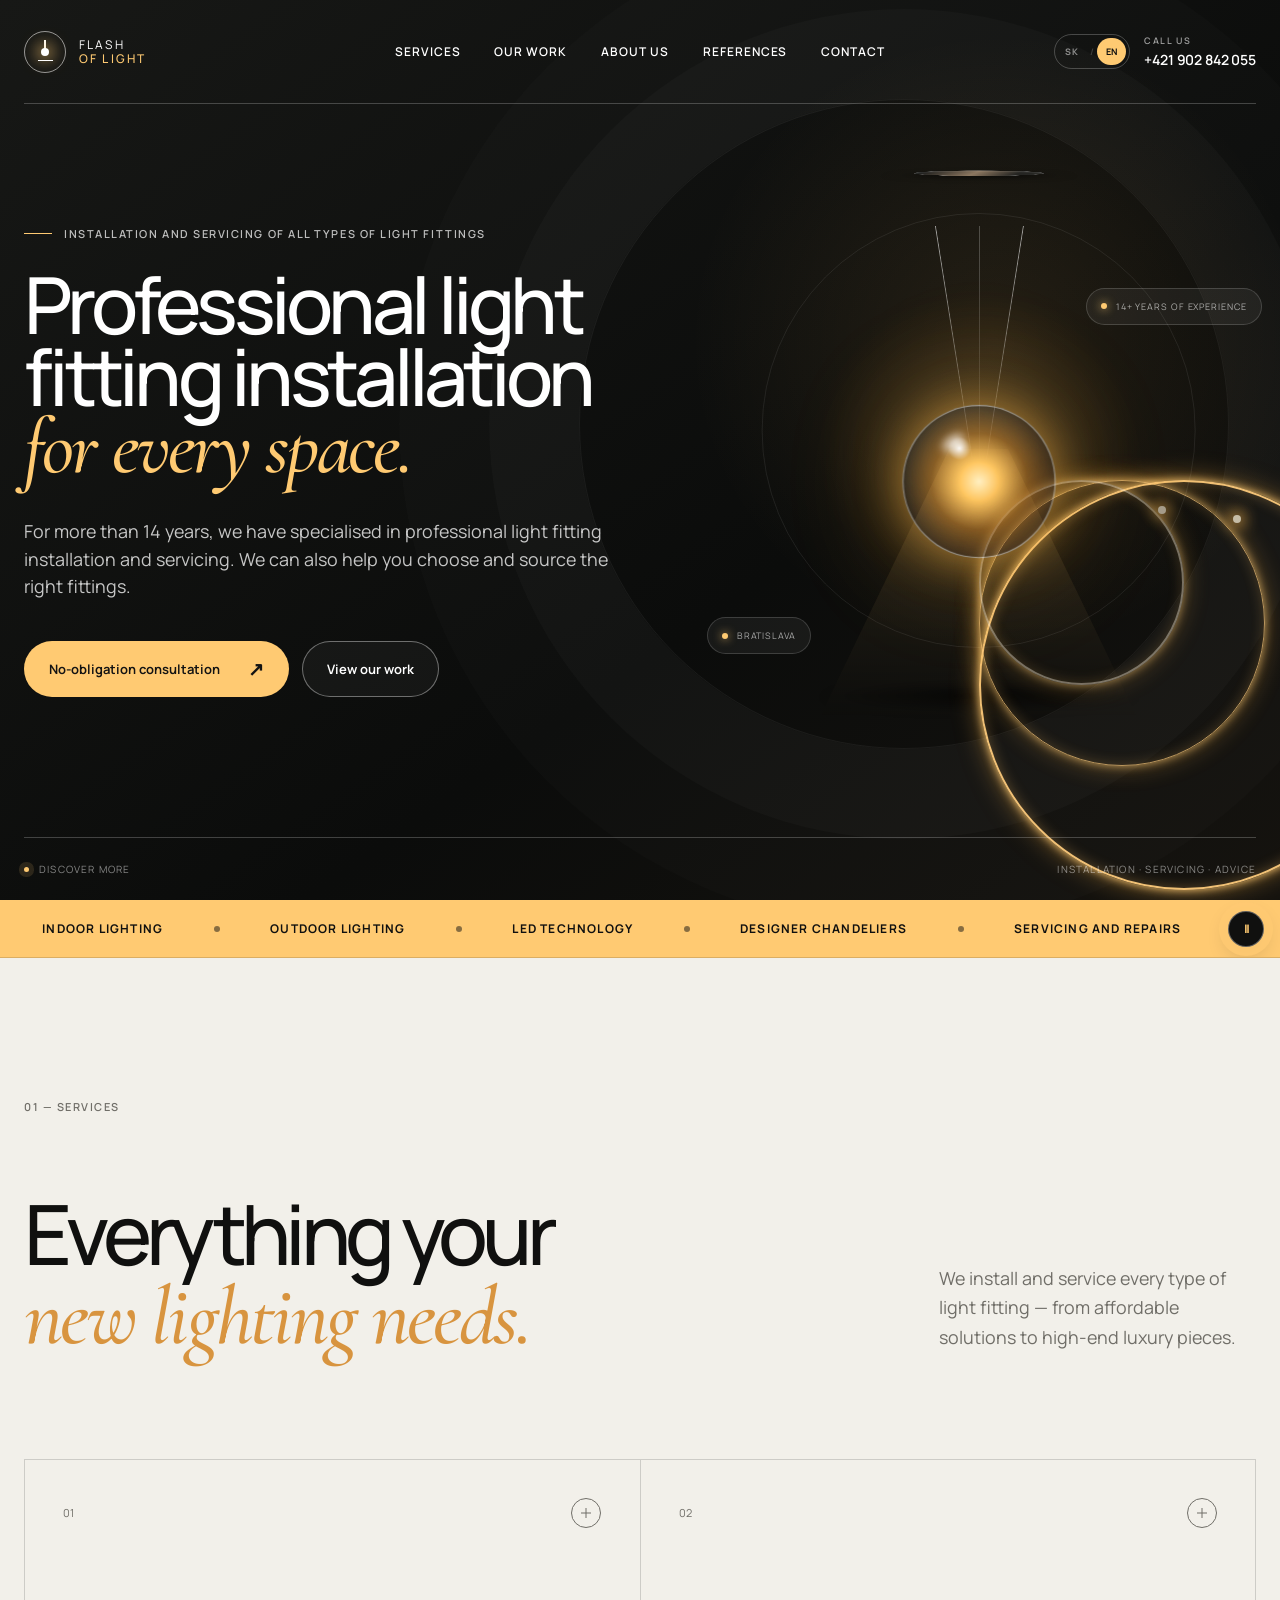
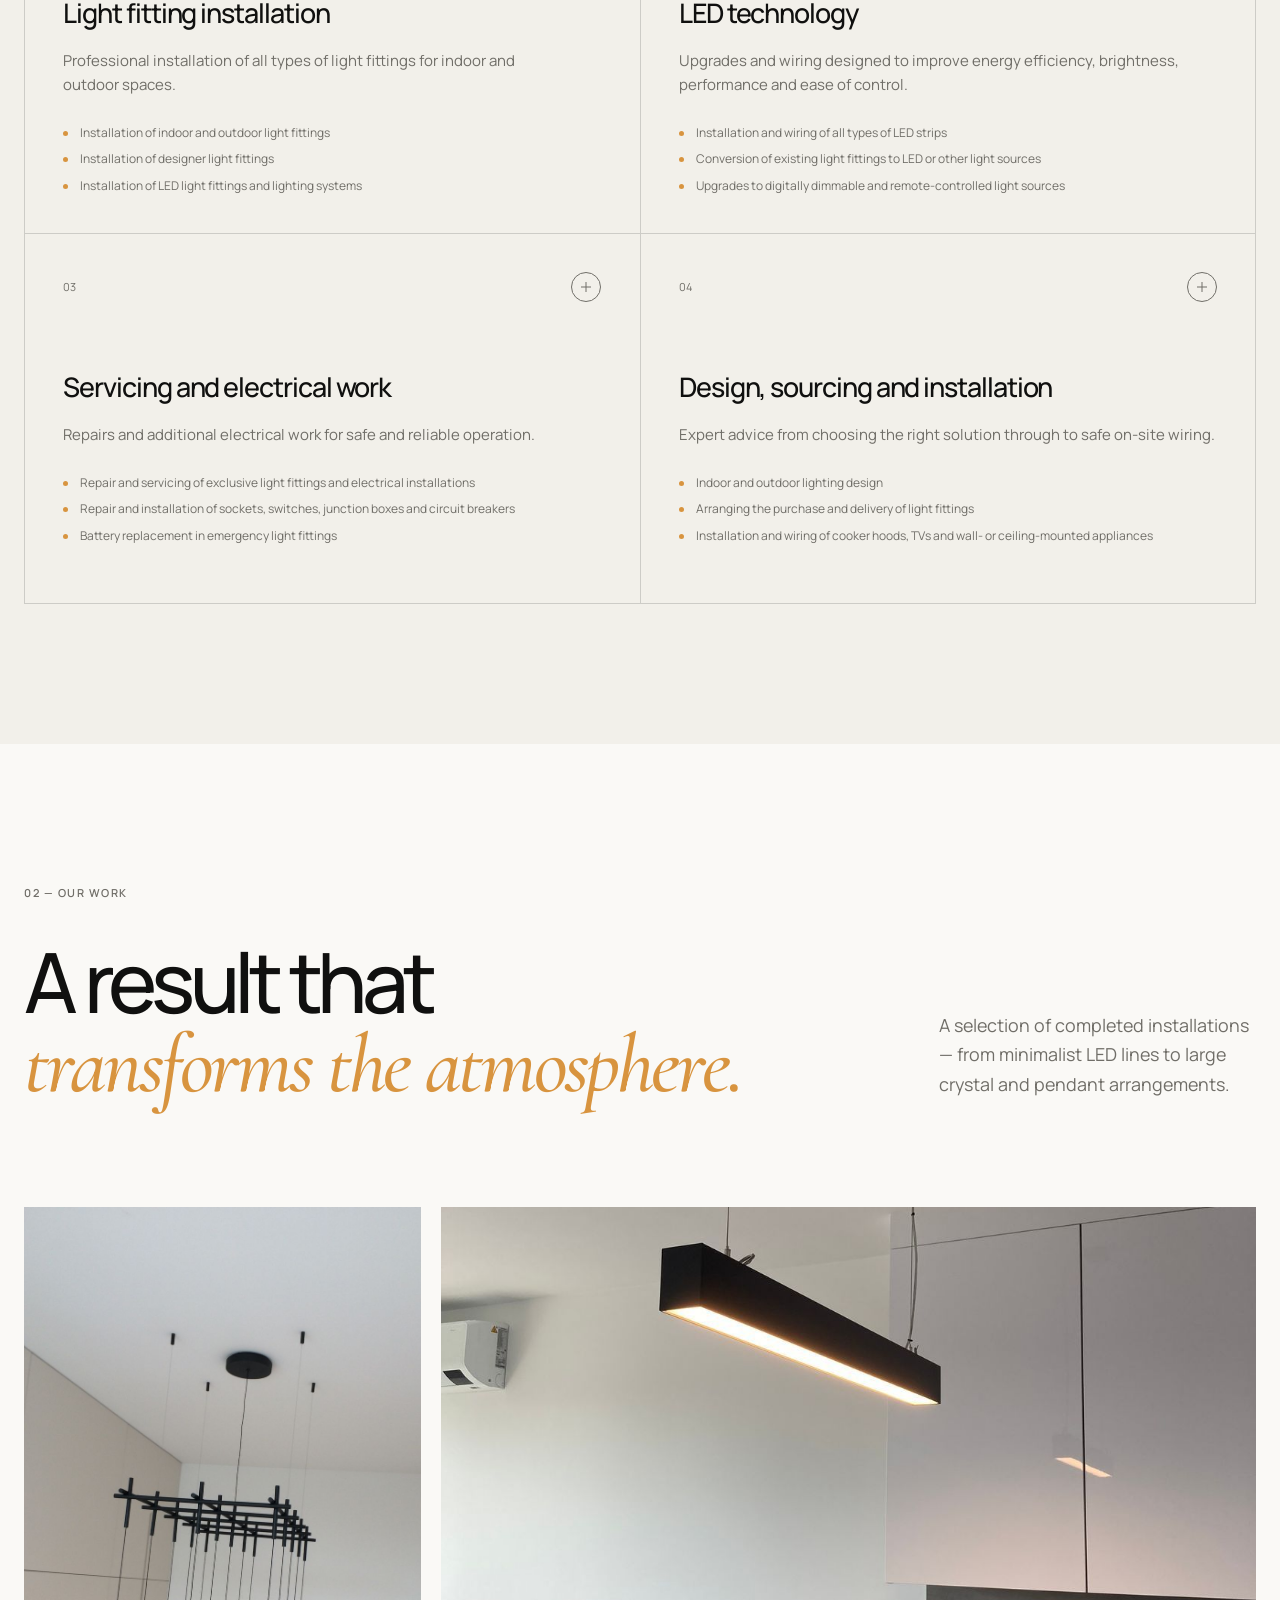
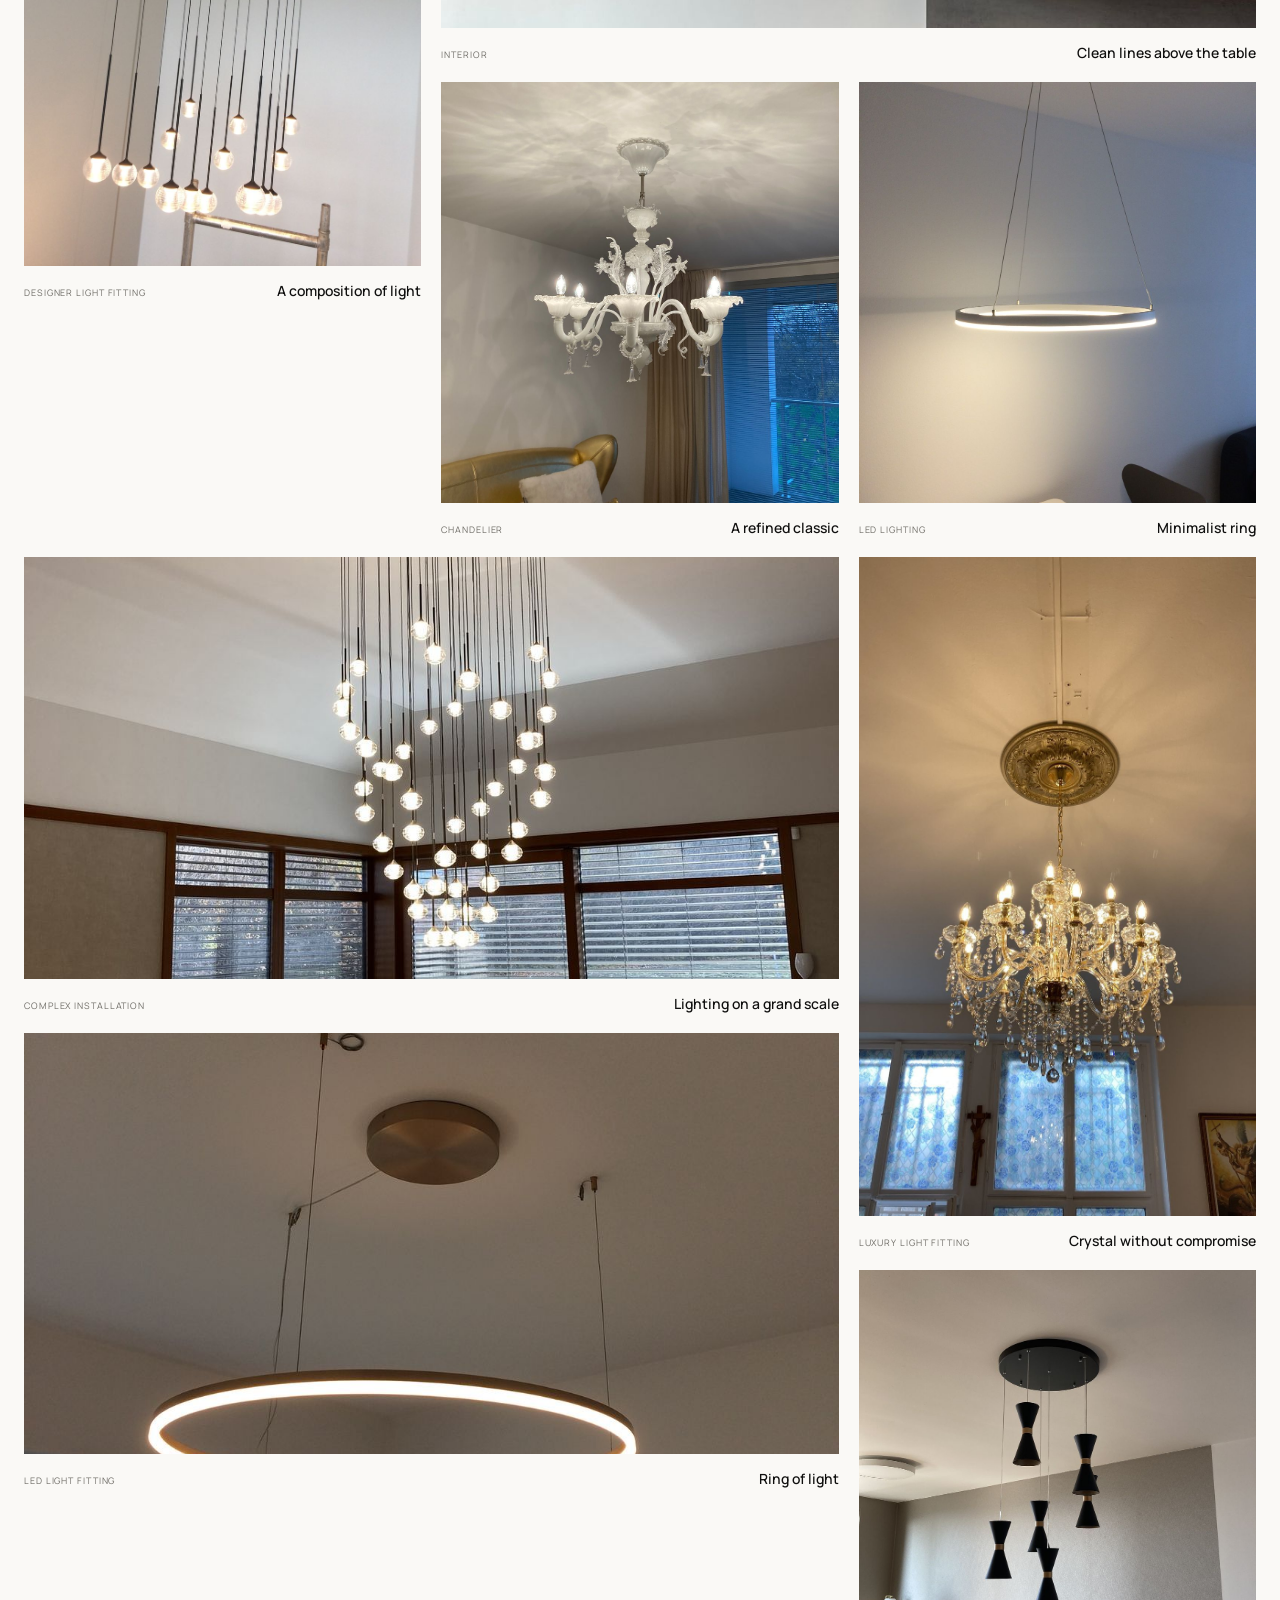
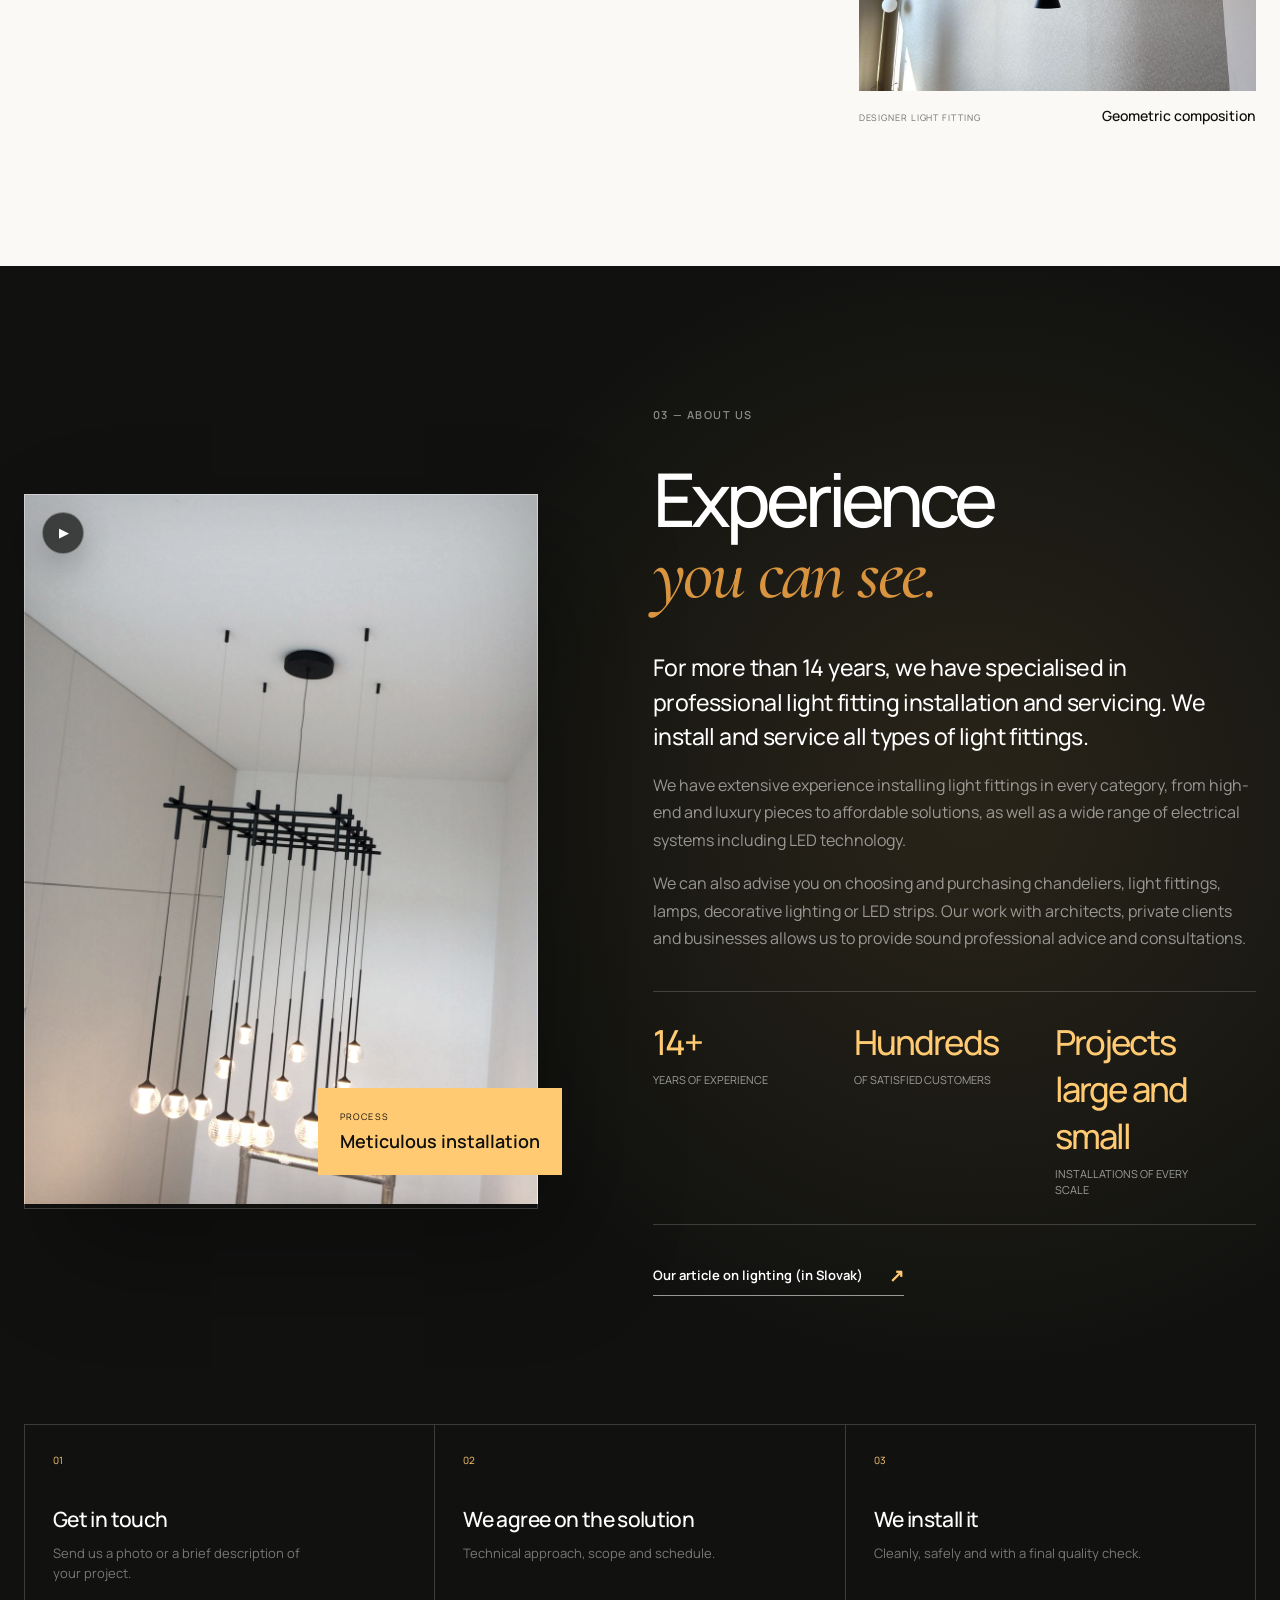
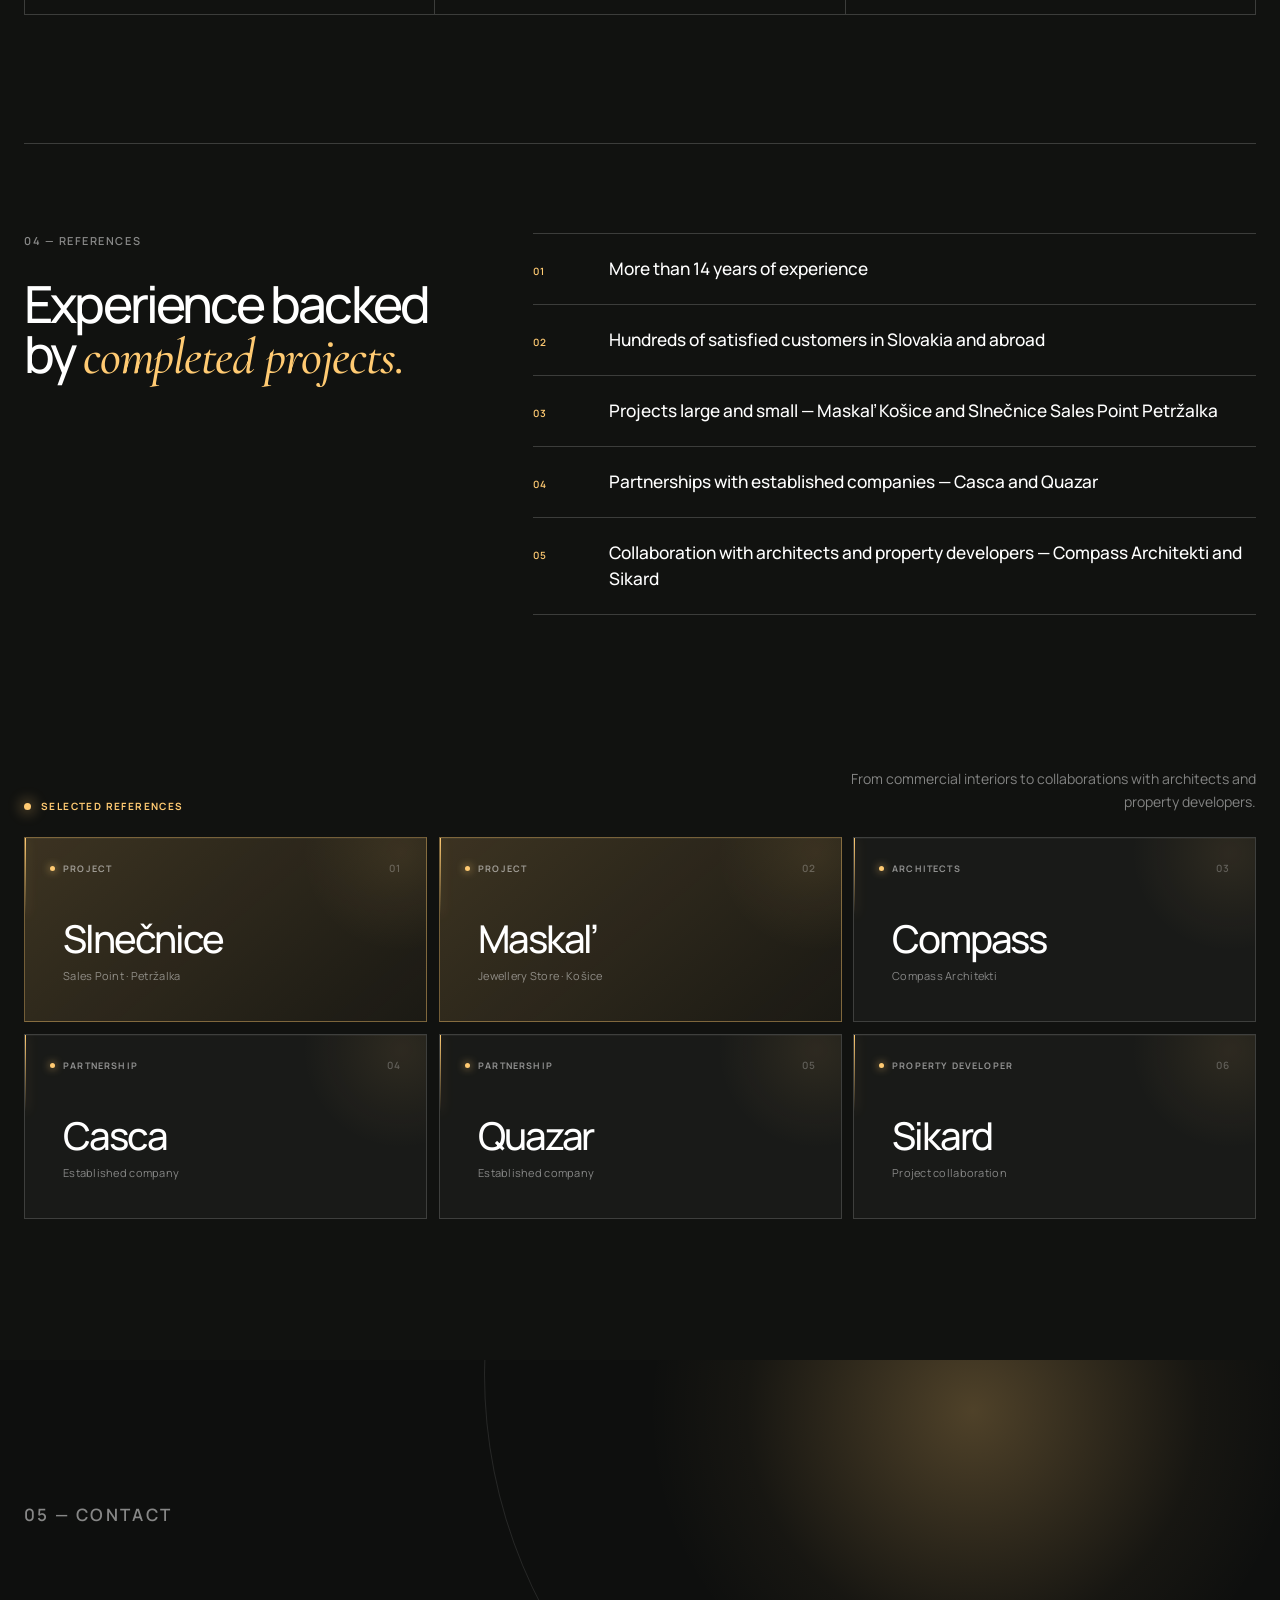
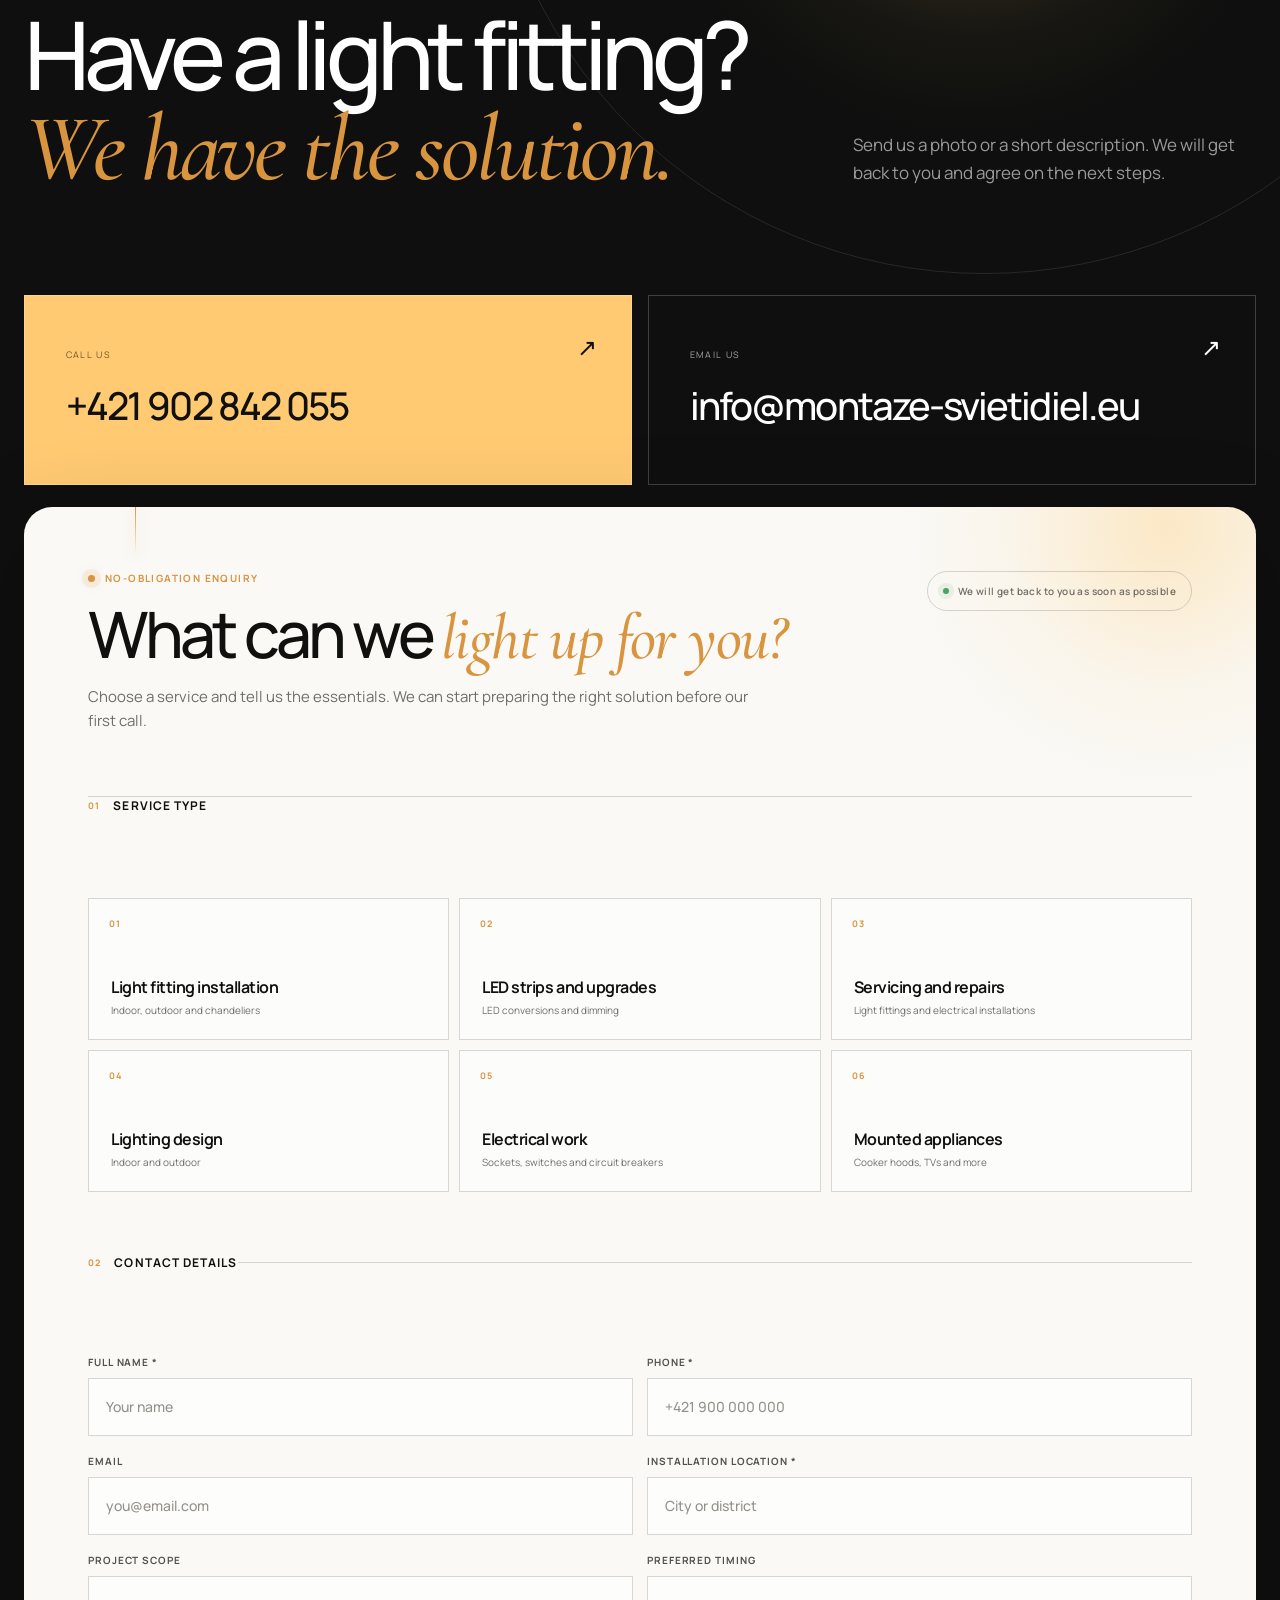
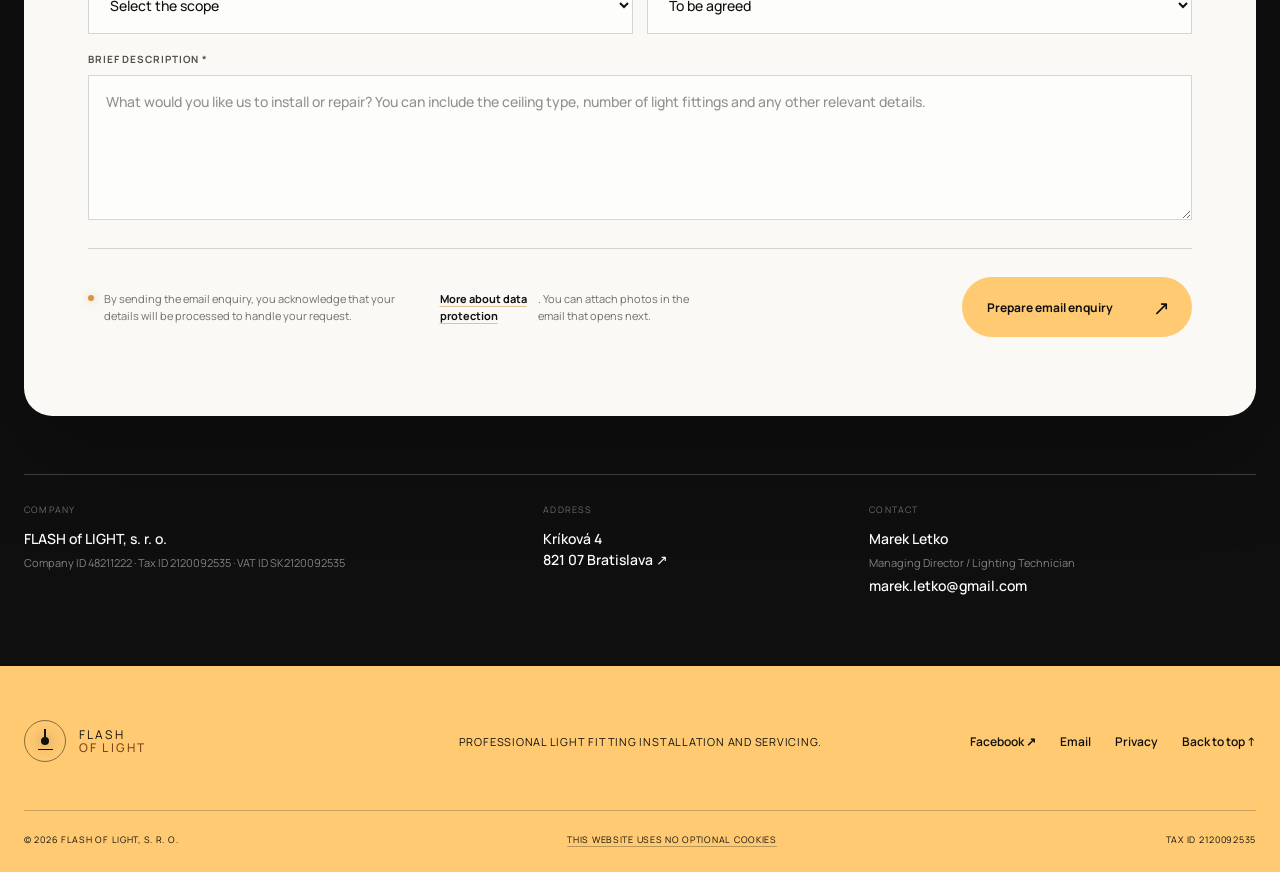
==== en.html @ 3c67b5c8 "Add bilingual navigation and privacy pages" ====
<!doctype html>
<html lang="en" class="no-js">
  <head>
    <meta charset="utf-8">
    <meta name="viewport" content="width=device-width, initial-scale=1">
    <meta name="theme-color" content="#10110f">

    <title>Flash of Light | Professional Light Fitting Installation</title>
    <meta name="description" content="Professional installation, servicing and design of indoor and outdoor lighting in Bratislava.">
    <link rel="canonical" href="https://montaze-svietidiel.eu/en.html">
    <link rel="alternate" hreflang="sk" href="https://montaze-svietidiel.eu/">
    <link rel="alternate" hreflang="en" href="https://montaze-svietidiel.eu/en.html">
    <link rel="alternate" hreflang="x-default" href="https://montaze-svietidiel.eu/">
    <link rel="icon" href="assets/favicon.png" type="image/png">

    <meta property="og:type" content="website">
    <meta property="og:locale" content="en_GB">
    <meta property="og:site_name" content="Flash of Light">
    <meta property="og:title" content="Flash of Light | Professional Light Fitting Installation">
    <meta property="og:description" content="Lighting installation, servicing and design for homes, businesses, architects and property developers.">
    <meta property="og:url" content="https://montaze-svietidiel.eu/en.html">
    <meta property="og:image" content="https://montaze-svietidiel.eu/assets/og.png">
    <meta name="twitter:card" content="summary_large_image">

    <link rel="stylesheet" href="styles.css">
    <script defer src="script.js"></script>

    <script type="application/ld+json">
      {
        "@context": "https://schema.org",
        "@type": "Electrician",
        "name": "FLASH of LIGHT, s. r. o.",
        "url": "https://montaze-svietidiel.eu",
        "telephone": "+421902842055",
        "email": "info@montaze-svietidiel.eu",
        "address": {
          "@type": "PostalAddress",
          "streetAddress": "Kríková 4",
          "postalCode": "821 07",
          "addressLocality": "Bratislava",
          "addressCountry": "SK"
        },
        "sameAs": ["https://www.facebook.com/FoLmontazesvietidiel/"]
      }
    </script>
  </head>

  <body>
    <main>
      <section class="hero" id="domov">
        <div class="hero-grid-bg" aria-hidden="true"></div>
        <div class="hero-ambient" aria-hidden="true"></div>

        <header class="site-header shell">
          <a class="brand" href="#domov" aria-label="Flash of Light – home">
            <span class="brand-mark"><span></span></span>
            <span class="brand-name">FLASH <b>OF LIGHT</b></span>
          </a>

          <nav class="desktop-nav" aria-label="Main navigation">
            <a href="#sluzby">Services</a>
            <a href="#realizacie">Our work</a>
            <a href="#o-nas">About us</a>
            <a href="#referencie">References</a>
            <a href="#kontakt">Contact</a>
          </nav>

          <div class="header-end">
            <nav class="language-switch" aria-label="Choose language">
              <a href="index.html" lang="sk" hreflang="sk" aria-label="Slovenčina">SK</a>
              <span aria-hidden="true">/</span>
              <a href="en.html" lang="en" hreflang="en" aria-label="English" aria-current="page">EN</a>
            </nav>
            <a class="header-call" href="tel:+421902842055">
              <span>Call us</span>
              +421 902 842 055
            </a>
            <details class="mobile-menu">
              <summary aria-label="Open menu"><i></i><i></i></summary>
              <nav aria-label="Mobile navigation">
                <a href="#sluzby">Services</a>
                <a href="#realizacie">Our work</a>
                <a href="#o-nas">About us</a>
                <a href="#referencie">References</a>
                <a href="#kontakt">Contact</a>
              </nav>
            </details>
          </div>
        </header>

        <div class="hero-content shell">
          <div class="hero-copy">
            <div class="eyebrow"><span></span> Installation and servicing of all types of light fittings</div>
            <h1>Professional light fitting installation <em>for every space.</em></h1>
            <p>For more than 14 years, we have specialised in professional light fitting installation and servicing. We can also help you choose and source the right fittings.</p>
            <div class="hero-actions">
              <a class="button button-primary" href="#kontakt">No-obligation consultation <span>↗</span></a>
              <a class="button button-ghost" href="#realizacie">View our work</a>
            </div>
          </div>

          <div class="lamp-stage" aria-hidden="true">
            <div class="scene-chip scene-chip-top"><i></i> 14+ years of experience</div>
            <div class="scene-chip scene-chip-bottom"><i></i> Bratislava</div>
            <div class="lamp-beam"></div>
            <div class="light-particles">
              <i></i><i></i><i></i><i></i><i></i><i></i>
            </div>
            <div class="lamp-assembly">
              <span class="lamp-canopy"></span>
              <i class="lamp-wire wire-left"></i>
              <i class="lamp-wire wire-right"></i>
              <i class="lamp-wire wire-center"></i>
              <span class="lamp-ring ring-one"></span>
              <span class="lamp-ring ring-two"></span>
              <span class="lamp-ring ring-three"></span>
              <span class="lamp-orb"><i></i></span>
            </div>
            <span class="lamp-shadow"></span>
          </div>
        </div>

        <div class="hero-footer shell">
          <span class="scroll-cue"><i></i> Discover more</span>
          <span>Installation · servicing · advice</span>
        </div>
      </section>

      <section class="trust-strip" aria-label="Our expertise">
        <div class="ticker">
          <div class="ticker-group">
            <span>Indoor lighting</span><i></i>
            <span>Outdoor lighting</span><i></i>
            <span>LED technology</span><i></i>
            <span>Designer chandeliers</span><i></i>
            <span>Servicing and repairs</span><i></i>
          </div>
          <div class="ticker-group" aria-hidden="true">
            <span>Indoor lighting</span><i></i>
            <span>Outdoor lighting</span><i></i>
            <span>LED technology</span><i></i>
            <span>Designer chandeliers</span><i></i>
            <span>Servicing and repairs</span><i></i>
          </div>
        </div>
        <button class="ticker-toggle" type="button" aria-label="Pause the moving ribbon" aria-pressed="false" data-pause-label="Pause the moving ribbon" data-play-label="Play the moving ribbon"><span aria-hidden="true">Ⅱ</span></button>
      </section>

      <section class="services section" id="sluzby">
        <div class="shell">
          <div class="section-heading reveal">
            <p class="section-label">01 — Services</p>
            <h2>Everything your<br><em>new lighting needs.</em></h2>
            <p class="section-intro">We install and service every type of light fitting — from affordable solutions to high-end luxury pieces.</p>
          </div>

          <div class="service-grid">
            <article class="service-card reveal">
              <div class="service-top"><span>01</span><i></i></div>
              <h3>Light fitting installation</h3>
              <p>Professional installation of all types of light fittings for indoor and outdoor spaces.</p>
              <ul>
                <li>Installation of indoor and outdoor light fittings</li>
                <li>Installation of designer light fittings</li>
                <li>Installation of LED light fittings and lighting systems</li>
              </ul>
            </article>

            <article class="service-card reveal">
              <div class="service-top"><span>02</span><i></i></div>
              <h3>LED technology</h3>
              <p>Upgrades and wiring designed to improve energy efficiency, brightness, performance and ease of control.</p>
              <ul>
                <li>Installation and wiring of all types of LED strips</li>
                <li>Conversion of existing light fittings to LED or other light sources</li>
                <li>Upgrades to digitally dimmable and remote-controlled light sources</li>
              </ul>
            </article>

            <article class="service-card reveal">
              <div class="service-top"><span>03</span><i></i></div>
              <h3>Servicing and electrical work</h3>
              <p>Repairs and additional electrical work for safe and reliable operation.</p>
              <ul>
                <li>Repair and servicing of exclusive light fittings and electrical installations</li>
                <li>Repair and installation of sockets, switches, junction boxes and circuit breakers</li>
                <li>Battery replacement in emergency light fittings</li>
              </ul>
            </article>

            <article class="service-card reveal">
              <div class="service-top"><span>04</span><i></i></div>
              <h3>Design, sourcing and installation</h3>
              <p>Expert advice from choosing the right solution through to safe on-site wiring.</p>
              <ul>
                <li>Indoor and outdoor lighting design</li>
                <li>Arranging the purchase and delivery of light fittings</li>
                <li>Installation and wiring of cooker hoods, TVs and wall- or ceiling-mounted appliances</li>
              </ul>
            </article>
          </div>
        </div>
      </section>

      <section class="gallery section" id="realizacie">
        <div class="shell">
          <div class="section-heading gallery-heading reveal">
            <div>
              <p class="section-label">02 — Our work</p>
              <h2>A result that<br><em>transforms the atmosphere.</em></h2>
            </div>
            <p class="section-intro">A selection of completed installations — from minimalist LED lines to large crystal and pendant arrangements.</p>
          </div>

          <div class="gallery-grid">
            <figure class="gallery-item gallery-tall reveal">
              <a href="assets/project-03.jpg" data-lightbox aria-label="View photo: A composition of light">
                <img src="assets/project-03.jpg" alt="Multi-arm pendant light with small glass globes" width="1080" height="1440">
                <span class="gallery-open" aria-hidden="true">＋</span>
              </a>
              <figcaption><span>Designer light fitting</span><strong>A composition of light</strong></figcaption>
            </figure>

            <figure class="gallery-item gallery-wide reveal">
              <a href="assets/project-01.jpg" data-lightbox aria-label="View photo: Clean lines above the table">
                <img src="assets/project-01.jpg" alt="Black linear pendant light above a kitchen island" width="1080" height="1440">
                <span class="gallery-open" aria-hidden="true">＋</span>
              </a>
              <figcaption><span>Interior</span><strong>Clean lines above the table</strong></figcaption>
            </figure>

            <figure class="gallery-item reveal">
              <a href="assets/project-05.jpg" data-lightbox aria-label="View photo: A refined classic">
                <img src="assets/project-05.jpg" alt="Ornate white glass chandelier in a living room" width="1080" height="1440" loading="lazy">
                <span class="gallery-open" aria-hidden="true">＋</span>
              </a>
              <figcaption><span>Chandelier</span><strong>A refined classic</strong></figcaption>
            </figure>

            <figure class="gallery-item gallery-wide reveal">
              <a href="assets/project-08.jpg" data-lightbox aria-label="View photo: Lighting on a grand scale">
                <img src="assets/project-08.jpg" alt="Large cascade of dozens of pendant light globes" width="1080" height="1440" loading="lazy">
                <span class="gallery-open" aria-hidden="true">＋</span>
              </a>
              <figcaption><span>Complex installation</span><strong>Lighting on a grand scale</strong></figcaption>
            </figure>

            <figure class="gallery-item reveal">
              <a href="assets/project-02.jpg" data-lightbox aria-label="View photo: Minimalist ring">
                <img src="assets/project-02.jpg" alt="Minimalist circular LED pendant light above a table" width="1080" height="1440" loading="lazy">
                <span class="gallery-open" aria-hidden="true">＋</span>
              </a>
              <figcaption><span>LED lighting</span><strong>Minimalist ring</strong></figcaption>
            </figure>

            <figure class="gallery-item gallery-tall reveal">
              <a href="assets/project-06.jpg" data-lightbox aria-label="View photo: Crystal without compromise">
                <img src="assets/project-06.jpg" alt="Ornate crystal chandelier with its bulbs switched on" width="1080" height="1440" loading="lazy">
                <span class="gallery-open" aria-hidden="true">＋</span>
              </a>
              <figcaption><span>Luxury light fitting</span><strong>Crystal without compromise</strong></figcaption>
            </figure>

            <figure class="gallery-item gallery-wide reveal">
              <a href="assets/project-04.jpg" data-lightbox aria-label="View photo: Ring of light">
                <img src="assets/project-04.jpg" alt="Large circular LED light suspended from the ceiling" width="1080" height="1440" loading="lazy">
                <span class="gallery-open" aria-hidden="true">＋</span>
              </a>
              <figcaption><span>LED light fitting</span><strong>Ring of light</strong></figcaption>
            </figure>

            <figure class="gallery-item reveal">
              <a href="assets/project-07.jpg" data-lightbox aria-label="View photo: Geometric composition">
                <img src="assets/project-07.jpg" alt="Composition of black pendant lights with brass details" width="1080" height="1440" loading="lazy">
                <span class="gallery-open" aria-hidden="true">＋</span>
              </a>
              <figcaption><span>Designer light fitting</span><strong>Geometric composition</strong></figcaption>
            </figure>
          </div>
        </div>
      </section>

      <dialog class="lightbox" aria-labelledby="lightbox-title">
        <button class="lightbox-close" type="button" aria-label="Close photo">×</button>
        <button class="lightbox-nav lightbox-prev" type="button" aria-label="Previous photo">←</button>
        <figure>
          <div class="lightbox-media"><img src="assets/project-03.jpg" alt=""></div>
          <figcaption>
            <div><span></span><strong id="lightbox-title"></strong></div>
            <small><b>1</b> / 8</small>
          </figcaption>
        </figure>
        <button class="lightbox-nav lightbox-next" type="button" aria-label="Next photo">→</button>
      </dialog>

      <section class="about section" id="o-nas">
        <div class="shell about-grid">
          <div class="about-media reveal">
            <video autoplay muted loop playsinline poster="assets/project-03.jpg" aria-label="Professional light fitting installation in progress">
              <source src="assets/installation-loop.mp4" type="video/mp4">
            </video>
            <button class="media-toggle" type="button" aria-label="Pause video" aria-pressed="false" data-pause-label="Pause video" data-play-label="Play video"><span aria-hidden="true">Ⅱ</span></button>
            <div class="about-media-label"><span>Process</span><strong>Meticulous installation</strong></div>
          </div>

          <div class="about-copy reveal">
            <p class="section-label light">03 — About us</p>
            <h2>Experience<br><em>you can see.</em></h2>
            <p class="about-lead">For more than 14 years, we have specialised in professional light fitting installation and servicing. We install and service all types of light fittings.</p>
            <p>We have extensive experience installing light fittings in every category, from high-end and luxury pieces to affordable solutions, as well as a wide range of electrical systems including LED technology.</p>
            <p>We can also advise you on choosing and purchasing chandeliers, light fittings, lamps, decorative lighting or LED strips. Our work with architects, private clients and businesses allows us to provide sound professional advice and consultations.</p>

            <div class="about-facts">
              <div><strong>14+</strong><span>years of experience</span></div>
              <div><strong>Hundreds</strong><span>of satisfied customers</span></div>
              <div><strong>Projects large and small</strong><span>installations of every scale</span></div>
            </div>

            <a class="text-link" href="https://www.daibau.sk/clanok/383/osvetlenie_interieru_ako_zladit_funkcnost_a_dizajn#flash-of-light-sro" target="_blank" rel="noreferrer">Our article on lighting (in Slovak) <span>↗</span></a>
          </div>
        </div>

        <div class="shell compact-process reveal">
          <div><span>01</span><strong>Get in touch</strong><p>Send us a photo or a brief description of your project.</p></div>
          <div><span>02</span><strong>We agree on the solution</strong><p>Technical approach, scope and schedule.</p></div>
          <div><span>03</span><strong>We install it</strong><p>Cleanly, safely and with a final quality check.</p></div>
        </div>

        <div class="shell reference-panel reveal" id="referencie">
          <div class="reference-heading">
            <p class="section-label light">04 — References</p>
            <h3>Experience backed by <em>completed projects.</em></h3>
          </div>
          <ul class="reference-list">
            <li><span>01</span><strong>More than 14 years of experience</strong></li>
            <li><span>02</span><strong>Hundreds of satisfied customers in Slovakia and abroad</strong></li>
            <li><span>03</span><strong>Projects large and small — Maskaľ Košice and Slnečnice Sales Point Petržalka</strong></li>
            <li><span>04</span><strong>Partnerships with established companies — Casca and Quazar</strong></li>
            <li><span>05</span><strong>Collaboration with architects and property developers — Compass Architekti and Sikard</strong></li>
          </ul>

          <div class="client-showcase">
            <div class="client-showcase-intro">
              <span><i></i> Selected references</span>
              <p>From commercial interiors to collaborations with architects and property developers.</p>
            </div>

            <div class="client-grid">
              <article class="client-card client-card-featured">
                <div class="client-card-meta"><span>Project</span><b>01</b></div>
                <strong>Slnečnice</strong>
                <small>Sales Point · Petržalka</small>
              </article>
              <article class="client-card client-card-featured">
                <div class="client-card-meta"><span>Project</span><b>02</b></div>
                <strong>Maskaľ</strong>
                <small>Jewellery Store · Košice</small>
              </article>
              <article class="client-card">
                <div class="client-card-meta"><span>Architects</span><b>03</b></div>
                <strong>Compass</strong>
                <small>Compass Architekti</small>
              </article>
              <article class="client-card">
                <div class="client-card-meta"><span>Partnership</span><b>04</b></div>
                <strong>Casca</strong>
                <small>Established company</small>
              </article>
              <article class="client-card">
                <div class="client-card-meta"><span>Partnership</span><b>05</b></div>
                <strong>Quazar</strong>
                <small>Established company</small>
              </article>
              <article class="client-card">
                <div class="client-card-meta"><span>Property developer</span><b>06</b></div>
                <strong>Sikard</strong>
                <small>Project collaboration</small>
              </article>
            </div>
          </div>
        </div>
      </section>

      <section class="contact" id="kontakt">
        <div class="contact-glow" aria-hidden="true"></div>
        <div class="shell contact-inner">
          <div class="contact-heading reveal">
            <p class="section-label light">05 — Contact</p>
            <h2>Have a light fitting?<br><em>We have the solution.</em></h2>
            <p>Send us a photo or a short description. We will get back to you and agree on the next steps.</p>
          </div>

          <div class="contact-actions reveal">
            <a href="tel:+421902842055" class="contact-card contact-phone">
              <small>Call us</small><strong>+421 902 842 055</strong><span>↗</span>
            </a>
            <a href="mailto:info@montaze-svietidiel.eu?subject=Light%20fitting%20installation%20enquiry" class="contact-card">
              <small>Email us</small><strong>info@montaze-svietidiel.eu</strong><span>↗</span>
            </a>
          </div>

          <form class="inquiry-form reveal" id="contact-form" aria-labelledby="form-title" action="mailto:info@montaze-svietidiel.eu" method="post" enctype="text/plain">
            <div class="form-intro">
              <div>
                <span class="form-kicker"><i></i> No-obligation enquiry</span>
                <h3 id="form-title">What can we <em>light up for you?</em></h3>
                <p>Choose a service and tell us the essentials. We can start preparing the right solution before our first call.</p>
              </div>
              <span class="form-response"><i></i> We will get back to you as soon as possible</span>
            </div>

            <fieldset class="form-section">
              <legend><span>01</span> Service type</legend>
              <div class="category-grid">
                <label class="category-option">
                  <input type="radio" name="category" value="Light fitting installation" required>
                  <span><b>01</b><strong>Light fitting installation</strong><small>Indoor, outdoor and chandeliers</small></span>
                </label>
                <label class="category-option">
                  <input type="radio" name="category" value="LED strips and upgrades">
                  <span><b>02</b><strong>LED strips and upgrades</strong><small>LED conversions and dimming</small></span>
                </label>
                <label class="category-option">
                  <input type="radio" name="category" value="Servicing and repairs">
                  <span><b>03</b><strong>Servicing and repairs</strong><small>Light fittings and electrical installations</small></span>
                </label>
                <label class="category-option">
                  <input type="radio" name="category" value="Lighting design">
                  <span><b>04</b><strong>Lighting design</strong><small>Indoor and outdoor</small></span>
                </label>
                <label class="category-option">
                  <input type="radio" name="category" value="Electrical work">
                  <span><b>05</b><strong>Electrical work</strong><small>Sockets, switches and circuit breakers</small></span>
                </label>
                <label class="category-option">
                  <input type="radio" name="category" value="Mounted appliances">
                  <span><b>06</b><strong>Mounted appliances</strong><small>Cooker hoods, TVs and more</small></span>
                </label>
              </div>
            </fieldset>

            <fieldset class="form-section form-details-section">
              <legend><span>02</span> Contact details</legend>
              <div class="form-grid">
                <label class="form-field">
                  <span>Full name *</span>
                  <input type="text" name="name" autocomplete="name" maxlength="100" placeholder="Your name" required>
                </label>
                <label class="form-field">
                  <span>Phone *</span>
                  <input type="tel" name="phone" autocomplete="tel" maxlength="40" placeholder="+421 900 000 000" required>
                </label>
                <label class="form-field">
                  <span>Email</span>
                  <input type="email" name="email" autocomplete="email" maxlength="120" placeholder="you@email.com">
                </label>
                <label class="form-field">
                  <span>Installation location *</span>
                  <input type="text" name="location" autocomplete="address-level2" maxlength="120" placeholder="City or district" required>
                </label>
                <label class="form-field">
                  <span>Project scope</span>
                  <select name="scope">
                    <option value="Not provided">Select the scope</option>
                    <option value="1 light fitting">1 light fitting</option>
                    <option value="2 to 5 light fittings">2 to 5 light fittings</option>
                    <option value="6 or more light fittings">6 or more light fittings</option>
                    <option value="Commercial or larger-scale project">Commercial or larger-scale project</option>
                  </select>
                </label>
                <label class="form-field">
                  <span>Preferred timing</span>
                  <select name="term">
                    <option value="To be agreed">To be agreed</option>
                    <option value="As soon as possible">As soon as possible</option>
                    <option value="Within 2 weeks">Within 2 weeks</option>
                    <option value="Within 1 month">Within 1 month</option>
                    <option value="Later">Later</option>
                  </select>
                </label>
                <label class="form-field form-field-full">
                  <span>Brief description *</span>
                  <textarea name="message" rows="5" maxlength="1500" placeholder="What would you like us to install or repair? You can include the ceiling type, number of light fittings and any other relevant details." required></textarea>
                </label>
              </div>
            </fieldset>

            <div class="form-submit-row">
              <p><i></i> By sending the email enquiry, you acknowledge that your details will be processed to handle your request. <a href="privacy-en.html">More about data protection</a>. You can attach photos in the email that opens next.</p>
              <button class="form-submit" type="submit"><span>Prepare email enquiry</span><b>↗</b></button>
            </div>
            <p class="form-status" role="status" aria-live="polite"></p>
          </form>

          <div class="contact-details reveal">
            <div><small>Company</small><strong>FLASH of LIGHT, s. r. o.</strong><span>Company ID 48211222 · Tax ID 2120092535 · VAT ID SK2120092535</span></div>
            <div><small>Address</small><a href="https://www.google.com/maps/search/?api=1&amp;query=Kr%C3%ADkov%C3%A1+4%2C+821+07+Bratislava" target="_blank" rel="noreferrer">Kríková 4<br>821 07 Bratislava ↗</a></div>
            <div><small>Contact</small><strong>Marek Letko</strong><span>Managing Director / Lighting Technician</span><a href="mailto:marek.letko@gmail.com">marek.letko@gmail.com</a></div>
          </div>
        </div>
      </section>

      <footer>
        <div class="shell footer-grid">
          <a class="brand brand-dark" href="#domov" aria-label="Flash of Light – back to top">
            <span class="brand-mark"><span></span></span>
            <span class="brand-name">FLASH <b>OF LIGHT</b></span>
          </a>
          <p>Professional light fitting installation and servicing.</p>
          <div class="footer-links">
            <a href="https://www.facebook.com/FoLmontazesvietidiel/" target="_blank" rel="noreferrer">Facebook ↗</a>
            <a href="mailto:info@montaze-svietidiel.eu">Email</a>
            <a href="privacy-en.html">Privacy</a>
            <a href="#domov">Back to top ↑</a>
          </div>
        </div>
        <div class="shell footer-bottom"><span>© 2026 FLASH of LIGHT, s. r. o.</span><a href="privacy-en.html#cookies">This website uses no optional cookies</a><span>Tax ID 2120092535</span></div>
      </footer>

      <a class="floating-call" href="tel:+421902842055" aria-label="Call +421 902 842 055"><span>☎</span> Call</a>
    </main>
  </body>
</html>
---- styles.css ----
@font-face {
  font-family: "Manrope";
  font-style: normal;
  font-weight: 300 700;
  font-display: swap;
  src: url("assets/fonts/manrope-latin-ext.woff2") format("woff2");
  unicode-range: U+0100-02BA, U+02BD-02C5, U+02C7-02CC, U+02CE-02D7, U+02DD-02FF, U+0304, U+0308, U+0329, U+1D00-1DBF, U+1E00-1E9F, U+1EF2-1EFF, U+2020, U+20A0-20AB, U+20AD-20C0, U+2113, U+2C60-2C7F, U+A720-A7FF;
}
@font-face {
  font-family: "Manrope";
  font-style: normal;
  font-weight: 300 700;
  font-display: swap;
  src: url("assets/fonts/manrope-latin.woff2") format("woff2");
  unicode-range: U+0000-00FF, U+0131, U+0152-0153, U+02BB-02BC, U+02C6, U+02DA, U+02DC, U+0304, U+0308, U+0329, U+2000-206F, U+20AC, U+2122, U+2191, U+2193, U+2212, U+2215, U+FEFF, U+FFFD;
}
@font-face {
  font-family: "Cormorant Garamond";
  font-style: italic;
  font-weight: 500 600;
  font-display: swap;
  src: url("assets/fonts/cormorant-garamond-italic-latin-ext.woff2") format("woff2");
  unicode-range: U+0100-02BA, U+02BD-02C5, U+02C7-02CC, U+02CE-02D7, U+02DD-02FF, U+0304, U+0308, U+0329, U+1D00-1DBF, U+1E00-1E9F, U+1EF2-1EFF, U+2020, U+20A0-20AB, U+20AD-20C0, U+2113, U+2C60-2C7F, U+A720-A7FF;
}
@font-face {
  font-family: "Cormorant Garamond";
  font-style: italic;
  font-weight: 500 600;
  font-display: swap;
  src: url("assets/fonts/cormorant-garamond-italic-latin.woff2") format("woff2");
  unicode-range: U+0000-00FF, U+0131, U+0152-0153, U+02BB-02BC, U+02C6, U+02DA, U+02DC, U+0304, U+0308, U+0329, U+2000-206F, U+20AC, U+2122, U+2191, U+2193, U+2212, U+2215, U+FEFF, U+FFFD;
}

:root {
  --ink: #10100f;
  --paper: #f2f0ea;
  --paper-light: #faf9f6;
  --muted: #706e68;
  --line: rgba(16, 16, 15, .16);
  --warm: #ffca72;
  --warm-dark: #d8943f;
  --font-sans: "Manrope", "Segoe UI", Arial, sans-serif;
  --font-display: "Cormorant Garamond", Georgia, "Times New Roman", serif;
  --font-mono: "Manrope", "Segoe UI", Arial, sans-serif;
}

* { box-sizing: border-box; }
html { scroll-behavior: smooth; scroll-padding-top: 96px; }
body {
  margin: 0;
  overflow-x: hidden;
  background: var(--paper);
  color: var(--ink);
  font-family: var(--font-sans);
  text-rendering: optimizeLegibility;
}
body.modal-open { overflow: hidden; }
a { color: inherit; text-decoration: none; }
img { display: block; max-width: 100%; }
button, summary { font: inherit; -webkit-tap-highlight-color: transparent; }
::selection { background: var(--warm); color: var(--ink); }
:focus-visible { outline: 2px solid #ef4739; outline-offset: 4px; }
.shell { width: min(100% - 48px, 1380px); margin-inline: auto; }
.section { padding-block: clamp(100px, 11vw, 170px); }
.section-label,
.eyebrow {
  font-family: var(--font-mono);
  font-size: 11px;
  font-weight: 600;
  letter-spacing: .14em;
  text-transform: uppercase;
}
.section-label { margin: 0 0 42px; color: var(--muted); }
.section-label.light { color: rgba(255, 255, 255, .5); }
h1, h2, h3, p { text-wrap: pretty; }
h2 {
  margin: 0;
  font-size: clamp(48px, 6.5vw, 96px);
  font-weight: 500;
  letter-spacing: -.068em;
  line-height: .94;
}
h2 em {
  color: var(--warm-dark);
  font-family: var(--font-display);
  font-weight: 500;
  letter-spacing: -.035em;
}
.section-heading { margin-bottom: clamp(66px, 8vw, 112px); }
.section-intro { color: var(--muted); font-size: clamp(16px, 1.4vw, 20px); line-height: 1.65; }

/* Header and hero */
.hero {
  position: relative;
  min-height: 100svh;
  overflow: hidden;
  color: #fff;
  background:
    radial-gradient(circle at 78% 38%, rgba(255, 190, 92, .1), transparent 27%),
    linear-gradient(145deg, #171816 0%, #0b0c0b 62%, #15130f 100%);
}
.hero-grid-bg {
  position: absolute;
  right: -8%;
  bottom: -33%;
  width: 72%;
  height: 78%;
  background-image:
    linear-gradient(rgba(255, 255, 255, .08) 1px, transparent 1px),
    linear-gradient(90deg, rgba(255, 255, 255, .08) 1px, transparent 1px);
  background-size: 46px 46px;
  mask-image: linear-gradient(to bottom, transparent, #000 32%, #000 72%, transparent);
  transform: perspective(800px) rotateX(61deg) rotateZ(-7deg);
  transform-origin: center bottom;
}
.hero-ambient {
  position: absolute;
  top: 11%;
  right: 4%;
  width: min(650px, 56vw);
  aspect-ratio: 1;
  border: 1px solid rgba(255, 255, 255, .06);
  border-radius: 50%;
  box-shadow: 0 0 0 90px rgba(255, 255, 255, .018), 0 0 0 180px rgba(255, 255, 255, .012);
}
.site-header {
  position: fixed;
  z-index: 50;
  top: 0;
  left: 50%;
  display: grid;
  grid-template-columns: 1fr auto 1fr;
  align-items: center;
  width: min(100% - 48px, 1380px);
  min-height: 104px;
  margin: 0;
  border-bottom: 1px solid rgba(255, 255, 255, .22);
  transform: translateX(-50%);
  isolation: isolate;
  transition: min-height .3s ease, border-color .3s ease;
}
.site-header::before {
  content: "";
  position: absolute;
  z-index: -1;
  inset: 0 auto 0 50%;
  width: 100vw;
  border-bottom: 1px solid rgba(255, 255, 255, .1);
  background: rgba(12, 13, 12, .9);
  box-shadow: 0 12px 36px rgba(0, 0, 0, .16);
  opacity: 0;
  transform: translateX(-50%);
  backdrop-filter: blur(20px) saturate(1.2);
  transition: opacity .3s ease;
}
.site-header.is-scrolled { min-height: 78px; border-bottom-color: transparent; }
.site-header.is-scrolled::before { opacity: 1; }
.language-switch {
  display: inline-flex;
  align-items: center;
  gap: 3px;
  padding: 3px;
  border: 1px solid rgba(255, 255, 255, .23);
  border-radius: 999px;
  color: rgba(255, 255, 255, .52);
  font-size: 9px;
  font-weight: 700;
  letter-spacing: .08em;
}
.language-switch a { display: grid; min-width: 29px; height: 27px; padding-inline: 7px; border-radius: 999px; place-items: center; transition: background .2s ease, color .2s ease; }
.language-switch a:hover { color: #fff; }
.language-switch a[aria-current="page"] { background: var(--warm); color: var(--ink); }
.language-switch > span { opacity: .35; }
.brand { display: inline-flex; align-items: center; gap: 13px; justify-self: start; }
.brand-mark {
  position: relative;
  display: grid;
  place-items: center;
  width: 42px;
  height: 42px;
  flex: 0 0 auto;
  border: 1px solid rgba(255, 255, 255, .55);
  border-radius: 50%;
}
.brand-mark::before,
.brand-mark::after,
.brand-mark span { content: ""; position: absolute; display: block; background: #fff; }
.brand-mark::before { width: 2px; height: 15px; top: 8px; }
.brand-mark::after { width: 15px; height: 1px; bottom: 11px; }
.brand-mark span {
  width: 8px;
  height: 8px;
  border-radius: 50%;
  box-shadow: 0 0 16px 4px rgba(255, 202, 114, .72);
  animation: brand-flicker 7.5s ease-in-out infinite;
}
.brand-name { font-size: 12px; letter-spacing: .18em; line-height: 1.15; }
.brand-name b { display: block; color: var(--warm); font-weight: 500; }
.desktop-nav {
  display: flex;
  align-items: center;
  gap: 34px;
  font-size: 12px;
  font-weight: 600;
  letter-spacing: .08em;
  text-transform: uppercase;
}
.desktop-nav a { position: relative; padding-block: 8px; }
.desktop-nav a::after {
  content: "";
  position: absolute;
  right: 100%;
  bottom: 2px;
  left: 0;
  height: 1px;
  background: var(--warm);
  transition: right .25s ease;
}
.desktop-nav a:hover::after { right: 0; }
.header-end { display: flex; align-items: center; justify-self: end; gap: 14px; }
.header-call { font-size: 14px; font-weight: 600; letter-spacing: -.01em; }
.header-call span {
  display: block;
  margin-bottom: 3px;
  color: rgba(255, 255, 255, .6);
  font-size: 9px;
  letter-spacing: .16em;
  text-transform: uppercase;
}
.mobile-menu { display: none; position: relative; }
.mobile-menu summary {
  display: grid;
  place-content: center;
  gap: 6px;
  width: 42px;
  height: 42px;
  border: 1px solid rgba(255, 255, 255, .35);
  border-radius: 50%;
  cursor: pointer;
  list-style: none;
}
.mobile-menu summary::-webkit-details-marker { display: none; }
.mobile-menu summary i { width: 16px; height: 1px; background: #fff; transition: transform .2s ease; }
.mobile-menu[open] summary i:first-child { transform: translateY(3.5px) rotate(45deg); }
.mobile-menu[open] summary i:last-child { transform: translateY(-3.5px) rotate(-45deg); }
.mobile-menu nav {
  position: absolute;
  top: 56px;
  right: 0;
  display: grid;
  width: min(290px, calc(100vw - 32px));
  padding: 12px;
  border: 1px solid rgba(255, 255, 255, .18);
  border-radius: 18px;
  background: rgba(14, 14, 14, .96);
  box-shadow: 0 24px 70px rgba(0, 0, 0, .3);
  backdrop-filter: blur(18px);
}
.mobile-menu nav a { padding: 15px 14px; border-bottom: 1px solid rgba(255, 255, 255, .1); font-size: 14px; }
.mobile-menu nav a:last-child { border: 0; color: var(--warm); }
.hero-content {
  position: relative;
  z-index: 1;
  display: grid;
  grid-template-columns: minmax(0, 1.05fr) minmax(440px, .95fr);
  align-items: center;
  gap: clamp(28px, 5vw, 82px);
  min-height: 100svh;
  padding-block: 128px 105px;
}
.hero-copy { position: relative; z-index: 2; max-width: 820px; }
.eyebrow {
  display: flex;
  align-items: center;
  gap: 12px;
  margin-bottom: 28px;
  color: rgba(255, 255, 255, .72);
  animation: hero-in .8s .1s cubic-bezier(.22, 1, .36, 1) both;
}
.eyebrow span { width: 28px; height: 1px; background: var(--warm); }
h1 {
  margin: 0;
  font-size: clamp(56px, 6.15vw, 96px);
  font-weight: 500;
  letter-spacing: -.06em;
  line-height: .91;
  animation: hero-in .9s .2s cubic-bezier(.22, 1, .36, 1) both;
}
h1 em {
  display: block;
  color: var(--warm);
  font-family: var(--font-display);
  font-weight: 500;
  letter-spacing: -.03em;
  white-space: nowrap;
}
.hero-copy > p {
  max-width: 600px;
  margin: 34px 0 0;
  color: rgba(255, 255, 255, .76);
  font-size: clamp(16px, 1.4vw, 20px);
  line-height: 1.55;
  animation: hero-in .9s .32s cubic-bezier(.22, 1, .36, 1) both;
}
.hero-actions { display: flex; flex-wrap: wrap; gap: 13px; margin-top: 40px; animation: hero-in .9s .44s cubic-bezier(.22, 1, .36, 1) both; }
.button {
  position: relative;
  overflow: hidden;
  display: inline-flex;
  align-items: center;
  justify-content: center;
  min-height: 56px;
  padding: 0 24px;
  border: 1px solid transparent;
  border-radius: 999px;
  font-size: 13px;
  font-weight: 650;
  transition: transform .25s ease, background .25s ease, color .25s ease;
}
.button-primary::before {
  content: "";
  position: absolute;
  top: -70%;
  left: -35%;
  width: 22%;
  height: 240%;
  background: linear-gradient(90deg, transparent, rgba(255, 255, 255, .72), transparent);
  transform: rotate(18deg) translateX(-240%);
  transition: transform .7s cubic-bezier(.22, 1, .36, 1);
  pointer-events: none;
}
.button-primary:hover::before,
.button-primary:focus-visible::before { transform: rotate(18deg) translateX(720%); }
.button:hover { transform: translateY(-2px); }
.button-primary { gap: 28px; background: var(--warm); color: #131313; }
.button-primary span { font-size: 19px; }
.button-primary:hover { background: #fff; }
.button-ghost { border-color: rgba(255, 255, 255, .38); background: rgba(255, 255, 255, .04); backdrop-filter: blur(10px); }
.button-ghost:hover { background: #fff; color: #111; }
.hero-footer {
  position: absolute;
  z-index: 2;
  bottom: 0;
  left: 50%;
  display: flex;
  justify-content: space-between;
  padding-block: 24px;
  border-top: 1px solid rgba(255, 255, 255, .22);
  color: rgba(255, 255, 255, .5);
  font-size: 10px;
  letter-spacing: .12em;
  text-transform: uppercase;
  transform: translateX(-50%);
}
.scroll-cue { display: flex; align-items: center; gap: 10px; }
.scroll-cue i { display: block; width: 5px; height: 5px; border-radius: 50%; background: var(--warm); box-shadow: 0 0 0 5px rgba(255, 202, 114, .13); animation: pulse 2s ease infinite; }

/* CSS 3D light */
.lamp-stage {
  --pointer-x: 0deg;
  --pointer-y: 0deg;
  position: relative;
  height: min(69vh, 700px);
  min-height: 570px;
  perspective: 1200px;
  transform: rotateX(var(--pointer-y)) rotateY(var(--pointer-x));
  transform-style: preserve-3d;
  transition: transform .25s ease-out;
  animation: hero-in 1s .32s cubic-bezier(.22, 1, .36, 1) both;
}
.lamp-stage::before {
  content: "";
  position: absolute;
  top: 10%;
  left: 50%;
  width: 78%;
  aspect-ratio: 1;
  border: 1px solid rgba(255, 255, 255, .08);
  border-radius: 50%;
  transform: translateX(-50%);
}
.lamp-stage::after {
  content: "";
  position: absolute;
  top: 48%;
  left: 50%;
  width: 58%;
  aspect-ratio: 1;
  border-radius: 50%;
  background: radial-gradient(circle, rgba(255, 204, 120, .22), rgba(255, 175, 61, .05) 52%, transparent 70%);
  filter: blur(12px);
  transform: translate(-50%, -50%);
  animation: breathe 4.8s ease-in-out infinite;
}
.lamp-beam {
  position: absolute;
  top: 48%;
  left: 50%;
  width: 76%;
  height: 52%;
  background: linear-gradient(to bottom, rgba(255, 208, 130, .14), transparent 82%);
  clip-path: polygon(43% 0, 57% 0, 94% 100%, 6% 100%);
  filter: blur(11px);
  transform: translateX(-50%);
  transform-origin: top;
  animation: beam-shift 6s ease-in-out infinite;
}
.light-particles {
  position: absolute;
  z-index: 1;
  inset: 16% 8% 8%;
  pointer-events: none;
}
.light-particles i {
  position: absolute;
  width: 4px;
  height: 4px;
  border-radius: 50%;
  background: #fff6da;
  box-shadow: 0 0 7px 2px rgba(255, 193, 88, .72), 0 0 22px 6px rgba(255, 181, 62, .18);
  opacity: 0;
  animation: spark-drift 5.8s ease-in-out infinite;
}
.light-particles i:nth-child(1) { top: 25%; left: 17%; animation-delay: .2s; }
.light-particles i:nth-child(2) { top: 12%; right: 18%; animation-delay: 1.8s; animation-duration: 7s; }
.light-particles i:nth-child(3) { top: 56%; left: 10%; animation-delay: 3.1s; }
.light-particles i:nth-child(4) { right: 7%; bottom: 24%; animation-delay: 4.2s; animation-duration: 6.8s; }
.light-particles i:nth-child(5) { right: 27%; bottom: 8%; animation-delay: 2.5s; }
.light-particles i:nth-child(6) { top: 34%; left: 51%; animation-delay: 5s; animation-duration: 7.4s; }
.lamp-assembly {
  --lamp-scale: 1;
  position: absolute;
  z-index: 2;
  inset: 0;
  transform-style: preserve-3d;
  animation: lamp-float 5.5s ease-in-out infinite;
}
.lamp-canopy {
  position: absolute;
  top: 8%;
  left: 50%;
  width: 128px;
  height: 36px;
  border: 1px solid rgba(255, 255, 255, .28);
  border-radius: 50%;
  background: linear-gradient(110deg, #191a19 8%, #8c7760 47%, #252522 78%);
  box-shadow: inset 0 4px 9px rgba(255, 255, 255, .15), 0 13px 30px rgba(0, 0, 0, .5);
  transform: translateX(-50%) rotateX(68deg) translateZ(45px);
}
.lamp-wire {
  position: absolute;
  top: 12%;
  left: 50%;
  width: 1px;
  height: 236px;
  background: linear-gradient(to bottom, rgba(255, 255, 255, .62), rgba(255, 255, 255, .08));
  transform-origin: top;
}
.wire-left { transform: translateX(-44px) rotateZ(-9deg); }
.wire-right { transform: translateX(44px) rotateZ(9deg); }
.wire-center { height: 260px; opacity: .38; }
.lamp-ring {
  position: absolute;
  top: 53%;
  left: 50%;
  display: block;
  border: 2px solid rgba(255, 205, 125, .94);
  border-radius: 50%;
  box-shadow: 0 0 8px rgba(255, 204, 117, .9), 0 0 26px rgba(255, 183, 73, .5), inset 0 0 14px rgba(255, 195, 103, .3);
  transform-style: preserve-3d;
}
.lamp-ring::after {
  content: "";
  position: absolute;
  top: 12%;
  right: 8%;
  width: 8px;
  height: 8px;
  border-radius: 50%;
  background: #fff3d7;
  box-shadow: 0 0 15px 4px #ffbb51;
}
.ring-one { width: 410px; height: 410px; animation: ring-one 12s linear infinite; }
.ring-two { width: 286px; height: 286px; border-width: 1px; opacity: .76; animation: ring-two 15s linear infinite reverse; }
.ring-three { width: 205px; height: 205px; border-color: rgba(255, 238, 207, .7); opacity: .62; animation: ring-three 17s linear infinite; }
.lamp-orb {
  position: absolute;
  z-index: 3;
  top: 53%;
  left: 50%;
  display: block;
  width: 142px;
  height: 142px;
  border: 1px solid rgba(255, 255, 255, .48);
  border-radius: 50%;
  background:
    radial-gradient(circle at 37% 28%, rgba(255, 255, 255, .95), transparent 8%),
    radial-gradient(circle at 50% 50%, #fff0c2 0%, #ffc761 18%, rgba(235, 153, 49, .44) 45%, rgba(255, 255, 255, .06) 70%);
  box-shadow: 0 0 40px rgba(255, 183, 65, .54), 0 0 110px rgba(255, 174, 46, .3), inset -18px -20px 32px rgba(72, 35, 5, .28);
  transform: translate(-50%, -50%) translateZ(88px);
  animation: orb-flicker 8s ease-in-out infinite;
}
.lamp-orb i {
  position: absolute;
  top: 20%;
  left: 25%;
  width: 22px;
  height: 12px;
  border-radius: 50%;
  background: rgba(255, 255, 255, .7);
  filter: blur(4px);
  transform: rotate(-35deg);
}
.lamp-shadow {
  position: absolute;
  bottom: 8%;
  left: 50%;
  width: 58%;
  height: 52px;
  border-radius: 50%;
  background: radial-gradient(ellipse, rgba(0, 0, 0, .72), transparent 68%);
  filter: blur(8px);
  transform: translateX(-50%) rotateX(65deg);
}
.scene-chip {
  position: absolute;
  z-index: 4;
  display: flex;
  align-items: center;
  gap: 9px;
  padding: 11px 14px;
  border: 1px solid rgba(255, 255, 255, .16);
  border-radius: 999px;
  background: rgba(255, 255, 255, .055);
  color: rgba(255, 255, 255, .62);
  font-family: var(--font-mono);
  font-size: 9px;
  letter-spacing: .1em;
  text-transform: uppercase;
  backdrop-filter: blur(15px);
}
.scene-chip i { width: 6px; height: 6px; border-radius: 50%; background: var(--warm); box-shadow: 0 0 10px var(--warm); }
.scene-chip-top { top: 22%; right: -1%; }
.scene-chip-bottom { bottom: 19%; left: 1%; }

/* Moving ribbon */
.trust-strip { position: relative; overflow: hidden; border-bottom: 1px solid rgba(16, 16, 15, .15); background: var(--warm); }
.ticker {
  display: flex;
  width: max-content;
  animation: ticker 32s linear infinite;
}
.ticker-group {
  display: flex;
  flex: 0 0 auto;
  align-items: center;
  justify-content: space-around;
  gap: 34px;
  width: max-content;
  min-width: 100vw;
  padding: 20px 34px;
}
.ticker span { font-size: 12px; font-weight: 700; letter-spacing: .1em; text-transform: uppercase; white-space: nowrap; }
.ticker i { flex: 0 0 auto; width: 6px; height: 6px; border-radius: 50%; background: var(--ink); opacity: .5; }
.trust-strip.is-paused .ticker { animation-play-state: paused; }
.ticker-toggle,
.media-toggle {
  display: grid;
  place-items: center;
  border: 1px solid rgba(255, 255, 255, .32);
  border-radius: 50%;
  cursor: pointer;
  transition: transform .2s ease, background .2s ease;
}
.ticker-toggle {
  position: absolute;
  z-index: 3;
  top: 50%;
  right: 16px;
  width: 36px;
  height: 36px;
  padding: 0;
  background: var(--ink);
  color: var(--warm);
  box-shadow: 0 0 0 9px rgba(255, 202, 114, .88), 0 7px 22px rgba(0, 0, 0, .2);
  transform: translateY(-50%);
}
.ticker-toggle:hover { background: #252521; transform: translateY(-50%) scale(1.06); }
.ticker-toggle span { font-size: 11px; font-weight: 800; letter-spacing: -.12em; }

/* Services */
.services { background: var(--paper); }
.services .section-heading { display: grid; grid-template-columns: 1.45fr .55fr; align-items: end; gap: 80px; }
.services .section-label { grid-column: 1 / -1; margin-bottom: 0; }
.services .section-intro { max-width: 430px; margin: 0 0 4px; }
.service-grid {
  display: grid;
  grid-template-columns: repeat(2, 1fr);
  border-top: 1px solid var(--line);
  border-left: 1px solid var(--line);
  perspective: 1200px;
}
.service-card {
  position: relative;
  min-height: 370px;
  overflow: hidden;
  padding: clamp(26px, 3vw, 42px);
  border-right: 1px solid var(--line);
  border-bottom: 1px solid var(--line);
  transform-style: preserve-3d;
  transition: background .35s ease, color .35s ease, transform .35s ease, box-shadow .35s ease;
}
.service-card::before {
  content: "";
  position: absolute;
  inset: -1px;
  background: radial-gradient(circle at 80% 15%, rgba(255, 202, 114, .2), transparent 34%);
  opacity: 0;
  pointer-events: none;
  transition: opacity .35s ease;
}
.service-card:hover { z-index: 1; background: var(--ink); color: #fff; box-shadow: 0 26px 70px rgba(16, 16, 15, .16); transform: translateY(-7px) rotateX(1.6deg) rotateY(-1.6deg); }
.service-card:nth-child(even):hover { transform: translateY(-7px) rotateX(1.6deg) rotateY(1.6deg); }
.service-card:hover::before { opacity: 1; }
.service-card > * { position: relative; z-index: 1; transform: translateZ(22px); }
.service-top { display: flex; align-items: center; justify-content: space-between; margin-bottom: 66px; color: var(--muted); font-family: var(--font-mono); font-size: 11px; transition: color .35s ease; }
.service-top i { position: relative; width: 30px; height: 30px; border: 1px solid currentColor; border-radius: 50%; }
.service-top i::before,
.service-top i::after { content: ""; position: absolute; top: 50%; left: 50%; background: currentColor; transform: translate(-50%, -50%); }
.service-top i::before { width: 10px; height: 1px; }
.service-top i::after { width: 1px; height: 10px; }
.service-card:hover .service-top { color: var(--warm); }
.service-card h3 { margin: 0 0 18px; font-size: clamp(25px, 2.1vw, 34px); font-weight: 520; letter-spacing: -.04em; }
.service-card > p { margin: 0; color: var(--muted); font-size: 15px; line-height: 1.6; transition: color .35s ease; }
.service-card:hover > p { color: rgba(255, 255, 255, .64); }
.service-card ul { display: grid; gap: 9px; margin: 27px 0 0; padding: 0; list-style: none; }
.service-card li { position: relative; padding-left: 17px; color: var(--muted); font-size: 12px; line-height: 1.45; transition: color .35s ease; }
.service-card li::before { content: ""; position: absolute; top: .58em; left: 0; width: 5px; height: 5px; border-radius: 50%; background: var(--warm-dark); }
.service-card:hover li { color: rgba(255, 255, 255, .76); }

/* Gallery */
.gallery { background: var(--paper-light); }
.gallery-heading { display: grid; grid-template-columns: 1.45fr .55fr; align-items: end; gap: 80px; }
.gallery-heading .section-intro { max-width: 420px; margin: 0 0 5px; }
.gallery-grid { display: grid; grid-template-columns: repeat(12, 1fr); grid-auto-flow: dense; grid-auto-rows: clamp(160px, 17vw, 278px); gap: 20px; }
.gallery-item { display: flex; flex-direction: column; grid-column: span 4; grid-row: span 2; min-width: 0; height: 100%; margin: 0; }
.gallery-item.gallery-wide { grid-column: span 8; }
.gallery-item.gallery-tall { grid-row: span 3; }
.gallery-item > a { position: relative; flex: 1; min-height: 0; overflow: hidden; background: #d8d4ca; cursor: zoom-in; }
.gallery-item > a::after {
  content: "";
  position: absolute;
  z-index: 1;
  top: -35%;
  bottom: -35%;
  left: -32%;
  width: 18%;
  background: linear-gradient(90deg, transparent, rgba(255, 245, 216, .45), transparent);
  opacity: 0;
  transform: rotate(12deg) translateX(-240%);
  pointer-events: none;
}
.gallery-item img { width: 100%; height: 100%; object-fit: cover; transition: transform .8s cubic-bezier(.2, .8, .2, 1), filter .5s ease; }
.gallery-item:hover img,
.gallery-item:focus-within img { transform: scale(1.045); filter: saturate(.82); }
.gallery-item:hover > a::after,
.gallery-item:focus-within > a::after { animation: gallery-flare .85s cubic-bezier(.22, 1, .36, 1); }
.gallery-open {
  position: absolute;
  z-index: 2;
  top: 18px;
  right: 18px;
  display: grid;
  place-items: center;
  width: 44px;
  height: 44px;
  border-radius: 50%;
  background: rgba(255, 255, 255, .9);
  color: var(--ink);
  font-size: 18px;
  opacity: 0;
  transform: translateY(8px);
  transition: opacity .3s ease, transform .3s ease;
  pointer-events: none;
}
.gallery-item:hover .gallery-open,
.gallery-item:focus-within .gallery-open { opacity: 1; transform: translateY(0); }
.gallery-item figcaption { display: flex; align-items: baseline; justify-content: space-between; gap: 20px; padding-top: 15px; }
.gallery-item figcaption span { color: var(--muted); font-family: var(--font-mono); font-size: 9px; letter-spacing: .1em; text-transform: uppercase; }
.gallery-item figcaption strong { font-size: 14px; font-weight: 550; text-align: right; }

/* Gallery modal */
.lightbox {
  position: fixed;
  inset: 0;
  width: min(1180px, calc(100% - 48px));
  height: min(900px, calc(100% - 48px));
  max-width: none;
  max-height: none;
  margin: auto;
  padding: 0;
  overflow: hidden;
  border: 1px solid rgba(255, 255, 255, .16);
  background: #0d0e0d;
  color: #fff;
  box-shadow: 0 40px 120px rgba(0, 0, 0, .58), 0 0 80px rgba(255, 193, 93, .1);
}
.lightbox[open] { animation: modal-in .38s cubic-bezier(.22, 1, .36, 1); }
.lightbox::backdrop {
  background: rgba(6, 7, 6, .86);
  backdrop-filter: blur(12px);
  animation: backdrop-in .25s ease both;
}
.lightbox figure {
  display: grid;
  grid-template-rows: minmax(0, 1fr) auto;
  width: 100%;
  height: 100%;
  margin: 0;
}
.lightbox-media {
  display: grid;
  min-height: 0;
  padding: 28px 88px 0;
  place-items: center;
  background:
    radial-gradient(circle at 50% 48%, rgba(255, 199, 107, .11), transparent 36%),
    linear-gradient(145deg, #151614, #090a09);
}
.lightbox-media img {
  width: auto;
  height: auto;
  max-width: 100%;
  max-height: 100%;
  object-fit: contain;
  box-shadow: 0 22px 70px rgba(0, 0, 0, .34);
}
.lightbox figcaption {
  display: flex;
  align-items: center;
  justify-content: space-between;
  gap: 30px;
  min-height: 96px;
  padding: 22px 88px;
  border-top: 1px solid rgba(255, 255, 255, .12);
}
.lightbox figcaption > div { display: flex; flex-direction: column; gap: 5px; }
.lightbox figcaption span {
  color: var(--warm);
  font-size: 10px;
  font-weight: 600;
  letter-spacing: .13em;
  text-transform: uppercase;
}
.lightbox figcaption strong { font-size: 19px; font-weight: 500; }
.lightbox figcaption small { color: rgba(255, 255, 255, .48); font-size: 11px; letter-spacing: .14em; }
.lightbox figcaption small b { color: #fff; font-weight: 600; }
.lightbox-close,
.lightbox-nav {
  position: absolute;
  z-index: 4;
  display: grid;
  place-items: center;
  border: 1px solid rgba(255, 255, 255, .23);
  border-radius: 50%;
  background: rgba(16, 17, 15, .72);
  color: #fff;
  cursor: pointer;
  backdrop-filter: blur(12px);
  transition: border-color .25s ease, background .25s ease, color .25s ease, transform .25s ease;
}
.lightbox-close:hover,
.lightbox-nav:hover { border-color: var(--warm); background: var(--warm); color: var(--ink); }
.lightbox-close { top: 22px; right: 22px; width: 48px; height: 48px; font-size: 27px; line-height: 1; }
.lightbox-nav { top: 50%; width: 50px; height: 50px; font-size: 20px; transform: translateY(-50%); }
.lightbox-nav:hover { transform: translateY(-50%) scale(1.06); }
.lightbox-prev { left: 22px; }
.lightbox-next { right: 22px; }

/* About */
.about {
  overflow: hidden;
  background: radial-gradient(circle at 76% 20%, rgba(255, 197, 105, .1), transparent 24%), #111210;
  color: #fff;
}
.about-grid { display: grid; grid-template-columns: minmax(0, .92fr) minmax(0, 1.08fr); align-items: center; gap: clamp(70px, 9vw, 140px); }
.about-media {
  position: relative;
  min-height: 710px;
  transform: perspective(1200px) rotateY(3deg) rotateX(.7deg);
  transform-origin: left center;
}
.about-media::before {
  content: "";
  position: absolute;
  z-index: 2;
  inset: 0;
  border: 1px solid rgba(255, 255, 255, .18);
  box-shadow: inset 0 0 90px rgba(0, 0, 0, .18), 35px 45px 100px rgba(0, 0, 0, .3);
  pointer-events: none;
}
.about-media video { width: 100%; height: 100%; min-height: 710px; object-fit: cover; filter: saturate(.72) contrast(1.08); }
.media-toggle {
  position: absolute;
  z-index: 4;
  top: 18px;
  left: 18px;
  width: 42px;
  height: 42px;
  padding: 0;
  background: rgba(13, 14, 13, .72);
  color: #fff;
  box-shadow: 0 12px 32px rgba(0, 0, 0, .24);
  backdrop-filter: blur(12px);
}
.media-toggle:hover { background: var(--warm); color: var(--ink); transform: scale(1.06); }
.media-toggle span { font-size: 12px; font-weight: 800; letter-spacing: -.12em; }
.no-js .ticker-toggle,
.no-js .media-toggle { display: none; }
.about-media-label {
  position: absolute;
  z-index: 3;
  right: -24px;
  bottom: 34px;
  display: flex;
  flex-direction: column;
  min-width: 210px;
  padding: 22px;
  background: var(--warm);
  color: var(--ink);
}
.about-media-label span { margin-bottom: 6px; font-family: var(--font-mono); font-size: 9px; letter-spacing: .13em; text-transform: uppercase; }
.about-media-label strong { font-size: 18px; font-weight: 600; }
.about-copy { max-width: 670px; }
.about-copy h2 { font-size: clamp(52px, 5.8vw, 88px); }
.about-lead { margin: 42px 0 19px; font-size: clamp(19px, 1.8vw, 25px); font-weight: 470; letter-spacing: -.025em; line-height: 1.48; }
.about-copy > p:not(.section-label):not(.about-lead) { max-width: 600px; margin: 0; color: rgba(255, 255, 255, .54); font-size: 16px; line-height: 1.72; }
.about-copy > p:not(.section-label):not(.about-lead) + p { margin-top: 16px; }
.about-facts { display: grid; grid-template-columns: repeat(3, 1fr); margin-top: 38px; padding-block: 26px; border-top: 1px solid rgba(255, 255, 255, .18); border-bottom: 1px solid rgba(255, 255, 255, .18); }
.about-facts > div { display: flex; flex-direction: column; gap: 7px; padding-right: 16px; }
.about-facts strong { color: var(--warm); font-size: clamp(29px, 2.7vw, 42px); font-weight: 500; letter-spacing: -.055em; }
.about-facts span { max-width: 145px; color: rgba(255, 255, 255, .58); font-size: 11px; line-height: 1.45; text-transform: uppercase; }
.text-link { display: inline-flex; gap: 26px; align-items: center; margin-top: 38px; padding-bottom: 8px; border-bottom: 1px solid rgba(255, 255, 255, .56); font-size: 13px; font-weight: 650; }
.text-link span { color: var(--warm); font-size: 18px; transition: transform .2s ease; }
.text-link:hover span { transform: translate(3px, -3px); }
.compact-process { display: grid; grid-template-columns: repeat(3, 1fr); margin-top: clamp(85px, 10vw, 145px); border-top: 1px solid rgba(255, 255, 255, .18); border-left: 1px solid rgba(255, 255, 255, .18); }
.compact-process > div { min-height: 190px; padding: 28px; border-right: 1px solid rgba(255, 255, 255, .18); border-bottom: 1px solid rgba(255, 255, 255, .18); }
.compact-process span { display: block; margin-bottom: 38px; color: var(--warm); font-family: var(--font-mono); font-size: 10px; }
.compact-process strong { display: block; margin-bottom: 10px; font-size: 21px; font-weight: 530; letter-spacing: -.03em; }
.compact-process p { max-width: 300px; margin: 0; color: rgba(255, 255, 255, .43); font-size: 13px; line-height: 1.55; }
.reference-panel {
  display: grid;
  grid-template-columns: minmax(280px, .72fr) minmax(0, 1.28fr);
  gap: clamp(55px, 8vw, 120px);
  margin-top: clamp(80px, 10vw, 145px);
  padding-top: clamp(60px, 7vw, 96px);
  border-top: 1px solid rgba(255, 255, 255, .18);
  scroll-margin-top: 30px;
}
.reference-heading .section-label { margin-bottom: 30px; }
.reference-heading h3 {
  margin: 0;
  font-size: clamp(35px, 4vw, 58px);
  font-weight: 500;
  letter-spacing: -.055em;
  line-height: .98;
}
.reference-heading h3 em { color: var(--warm); font-family: var(--font-display); font-weight: 500; letter-spacing: -.02em; }
.reference-list { margin: 0; padding: 0; list-style: none; border-top: 1px solid rgba(255, 255, 255, .18); }
.reference-list li {
  display: grid;
  grid-template-columns: 54px 1fr;
  align-items: baseline;
  gap: 22px;
  padding: 22px 0;
  border-bottom: 1px solid rgba(255, 255, 255, .18);
}
.reference-list span { color: var(--warm); font-size: 10px; font-weight: 600; letter-spacing: .1em; }
.reference-list strong { max-width: 720px; font-size: clamp(14px, 1.35vw, 18px); font-weight: 500; line-height: 1.5; }
.client-showcase { grid-column: 1 / -1; margin-top: clamp(24px, 4vw, 56px); }
.client-showcase-intro {
  display: flex;
  align-items: flex-end;
  justify-content: space-between;
  gap: 34px;
  margin-bottom: 24px;
}
.client-showcase-intro > span {
  display: flex;
  align-items: center;
  gap: 10px;
  color: var(--warm);
  font-size: 10px;
  font-weight: 700;
  letter-spacing: .14em;
  text-transform: uppercase;
}
.client-showcase-intro > span i {
  width: 7px;
  height: 7px;
  border-radius: 50%;
  background: var(--warm);
  box-shadow: 0 0 13px 4px rgba(255, 202, 114, .28);
  animation: brand-flicker 7.5s ease-in-out infinite;
}
.client-showcase-intro p { max-width: 520px; margin: 0; color: rgba(255, 255, 255, .48); font-size: 14px; line-height: 1.6; text-align: right; }
.client-grid { display: grid; grid-template-columns: repeat(3, 1fr); gap: 12px; }
.client-card {
  position: relative;
  display: flex;
  min-height: 185px;
  flex-direction: column;
  justify-content: flex-end;
  overflow: hidden;
  padding: clamp(25px, 3vw, 38px);
  border: 1px solid rgba(255, 255, 255, .16);
  background: rgba(255, 255, 255, .035);
  box-shadow: inset 0 1px rgba(255, 255, 255, .04);
  transform: perspective(900px) translateZ(0);
  transition: transform .4s cubic-bezier(.22, 1, .36, 1), border-color .35s ease, background .35s ease, box-shadow .35s ease;
}
.client-card::before {
  content: "";
  position: absolute;
  top: -90px;
  right: -80px;
  width: 210px;
  height: 210px;
  border-radius: 50%;
  background: radial-gradient(circle, rgba(255, 202, 114, .2), transparent 66%);
  opacity: .45;
  transition: opacity .35s ease, transform .55s ease;
}
.client-card::after {
  content: "";
  position: absolute;
  top: 0;
  left: 0;
  width: 1px;
  height: 42%;
  background: linear-gradient(to bottom, var(--warm), transparent);
  box-shadow: 0 0 12px rgba(255, 202, 114, .44);
}
.client-card:hover {
  z-index: 1;
  border-color: rgba(255, 202, 114, .58);
  background: rgba(255, 255, 255, .07);
  box-shadow: 0 22px 54px rgba(0, 0, 0, .22), inset 0 0 50px rgba(255, 202, 114, .035);
  transform: perspective(900px) translateY(-6px) rotateX(1.5deg);
}
.client-card:hover::before { opacity: 1; transform: scale(1.15); }
.client-card-featured { border-color: rgba(255, 202, 114, .38); background: linear-gradient(140deg, rgba(255, 202, 114, .18), rgba(255, 202, 114, .045)); }
.client-card-meta { position: absolute; top: 23px; right: 25px; left: 25px; display: flex; align-items: center; justify-content: space-between; }
.client-card-meta span { display: flex; align-items: center; gap: 8px; color: rgba(255, 255, 255, .52); font-size: 9px; font-weight: 700; letter-spacing: .13em; text-transform: uppercase; }
.client-card-meta span::before { content: ""; width: 5px; height: 5px; border-radius: 50%; background: var(--warm); box-shadow: 0 0 9px var(--warm); }
.client-card-meta b { color: rgba(255, 255, 255, .26); font-size: 10px; font-weight: 600; letter-spacing: .08em; }
.client-card > strong { position: relative; font-size: clamp(27px, 3vw, 43px); font-weight: 500; letter-spacing: -.055em; line-height: 1; }
.client-card > small { position: relative; margin-top: 10px; color: rgba(255, 255, 255, .48); font-size: 11px; letter-spacing: .025em; }

/* Contact */
.contact { position: relative; overflow: hidden; padding-block: clamp(100px, 11vw, 170px) 70px; background: #0e0f0e; color: #fff; }
.contact::before {
  content: "";
  position: absolute;
  top: -38vw;
  right: -16vw;
  width: 78vw;
  height: 78vw;
  border: 1px solid rgba(255, 255, 255, .1);
  border-radius: 50%;
}
.contact-glow {
  position: absolute;
  top: -22vw;
  right: -2vw;
  width: 52vw;
  height: 52vw;
  border-radius: 50%;
  background: radial-gradient(circle, rgba(255, 202, 114, .27), rgba(255, 202, 114, .04) 48%, transparent 69%);
  animation: breathe 5s ease-in-out infinite;
}
.contact-inner { position: relative; z-index: 1; }
.contact-heading { display: grid; grid-template-columns: 1.3fr .7fr; align-items: end; gap: 80px; }
.contact-heading .section-label { grid-column: 1 / -1; margin-bottom: 0; }
.contact-heading h2 { max-width: 940px; font-size: clamp(58px, 7.4vw, 110px); }
.contact-heading > p { max-width: 400px; margin: 0 0 6px; color: rgba(255, 255, 255, .58); font-size: 17px; line-height: 1.65; }
.contact-actions { display: grid; grid-template-columns: 1fr 1fr; gap: 16px; margin-top: clamp(65px, 8vw, 110px); }
.contact-card {
  position: relative;
  display: flex;
  flex-direction: column;
  justify-content: center;
  min-height: 190px;
  padding: clamp(28px, 3.2vw, 48px);
  border: 1px solid rgba(255, 255, 255, .2);
  transition: background .3s ease, color .3s ease, transform .3s ease;
}
.contact-card:hover { background: #fff; color: var(--ink); transform: translateY(-4px); }
.contact-card.contact-phone { background: var(--warm); color: var(--ink); }
.contact-card.contact-phone:hover { background: #fff; }
.contact-card small { margin-bottom: 18px; color: currentColor; font-family: var(--font-mono); font-size: 9px; letter-spacing: .14em; opacity: .62; text-transform: uppercase; }
.contact-card strong { overflow-wrap: anywhere; font-size: clamp(22px, 3vw, 42px); font-weight: 520; letter-spacing: -.05em; }
.contact-card > span { position: absolute; top: 34px; right: 34px; font-size: 24px; }
.inquiry-form {
  position: relative;
  margin-top: 22px;
  padding: clamp(34px, 5vw, 72px);
  overflow: hidden;
  border-radius: 28px;
  background: var(--paper-light);
  color: var(--ink);
  box-shadow: 0 34px 100px rgba(0, 0, 0, .28);
}
.inquiry-form::before {
  content: "";
  position: absolute;
  top: -260px;
  right: -190px;
  width: 560px;
  height: 560px;
  border-radius: 50%;
  background: radial-gradient(circle, rgba(255, 199, 104, .34), rgba(255, 199, 104, .07) 42%, transparent 68%);
  pointer-events: none;
  animation: breathe 6s ease-in-out infinite;
}
.inquiry-form::after {
  content: "";
  position: absolute;
  top: 0;
  left: 9%;
  width: 1px;
  height: 48px;
  background: linear-gradient(to bottom, var(--warm-dark), transparent);
  box-shadow: 0 0 12px rgba(216, 148, 63, .5);
}
.form-intro {
  position: relative;
  z-index: 1;
  display: grid;
  grid-template-columns: 1fr auto;
  align-items: start;
  gap: 42px;
  padding-bottom: clamp(34px, 5vw, 62px);
  border-bottom: 1px solid var(--line);
}
.form-intro > div { max-width: 790px; }
.form-kicker { display: flex; align-items: center; gap: 10px; color: var(--warm-dark); font-size: 10px; font-weight: 700; letter-spacing: .14em; text-transform: uppercase; }
.form-kicker i { width: 7px; height: 7px; border-radius: 50%; background: var(--warm-dark); box-shadow: 0 0 0 6px rgba(216, 148, 63, .1), 0 0 13px rgba(216, 148, 63, .46); }
.form-intro h3 { margin: 18px 0 16px; font-size: clamp(39px, 5vw, 68px); font-weight: 500; letter-spacing: -.06em; line-height: .96; }
.form-intro h3 em { color: var(--warm-dark); font-family: var(--font-display); font-weight: 500; letter-spacing: -.025em; }
.form-intro p { max-width: 670px; margin: 0; color: var(--muted); font-size: 15px; line-height: 1.65; }
.form-response { display: flex; align-items: center; gap: 9px; padding: 12px 15px; border: 1px solid var(--line); border-radius: 999px; color: var(--muted); font-size: 10px; font-weight: 600; letter-spacing: .04em; white-space: nowrap; }
.form-response i { width: 6px; height: 6px; border-radius: 50%; background: #4f9f68; box-shadow: 0 0 0 5px rgba(79, 159, 104, .1); }
.form-section { position: relative; z-index: 1; min-width: 0; margin: 0; padding: clamp(36px, 5vw, 62px) 0 0; border: 0; }
.form-section legend { display: flex; align-items: center; gap: 13px; margin: 0 0 22px; padding: 0; font-size: 12px; font-weight: 700; letter-spacing: .09em; text-transform: uppercase; }
.form-section legend span { color: var(--warm-dark); font-size: 9px; letter-spacing: .13em; }
.category-grid { display: grid; grid-template-columns: repeat(3, 1fr); gap: 10px; }
.category-option { position: relative; min-width: 0; cursor: pointer; }
.category-option input { position: absolute; width: 1px; height: 1px; opacity: 0; }
.category-option > span {
  position: relative;
  display: flex;
  min-height: 142px;
  flex-direction: column;
  justify-content: flex-end;
  overflow: hidden;
  padding: 22px;
  border: 1px solid var(--line);
  background: rgba(255, 255, 255, .56);
  transition: border-color .25s ease, background .25s ease, color .25s ease, transform .25s ease, box-shadow .25s ease;
}
.category-option > span::before {
  content: "";
  position: absolute;
  top: -46px;
  right: -46px;
  width: 110px;
  height: 110px;
  border-radius: 50%;
  background: radial-gradient(circle, rgba(255, 202, 114, .7), transparent 67%);
  opacity: 0;
  transition: opacity .3s ease, transform .3s ease;
}
.category-option b { position: absolute; top: 18px; left: 20px; color: var(--warm-dark); font-size: 9px; font-weight: 700; letter-spacing: .12em; }
.category-option strong { position: relative; font-size: 16px; font-weight: 650; letter-spacing: -.03em; }
.category-option small { position: relative; margin-top: 5px; color: var(--muted); font-size: 10px; line-height: 1.4; }
.category-option:hover > span { border-color: rgba(216, 148, 63, .54); transform: translateY(-2px); }
.category-option input:focus-visible + span { outline: 2px solid var(--warm-dark); outline-offset: 3px; }
.category-option input:checked + span { border-color: var(--warm-dark); background: var(--ink); color: #fff; box-shadow: 0 16px 36px rgba(16, 16, 15, .15); transform: translateY(-2px); }
.category-option input:checked + span::before { opacity: .78; transform: scale(1.16); }
.category-option input:checked + span small { color: rgba(255, 255, 255, .56); }
.form-details-section { margin-top: clamp(36px, 5vw, 62px); border-top: 1px solid var(--line); }
.form-grid { display: grid; grid-template-columns: repeat(2, minmax(0, 1fr)); gap: 18px 14px; }
.form-field { display: flex; min-width: 0; flex-direction: column; gap: 9px; }
.form-field > span { color: #52514d; font-size: 10px; font-weight: 700; letter-spacing: .09em; text-transform: uppercase; }
.form-field input,
.form-field select,
.form-field textarea {
  width: 100%;
  min-height: 58px;
  padding: 0 17px;
  border: 1px solid var(--line);
  border-radius: 0;
  outline: 0;
  background: rgba(255, 255, 255, .7);
  color: var(--ink);
  font: 500 14px/1.4 var(--font-sans);
  transition: border-color .25s ease, background .25s ease, box-shadow .25s ease;
}
.form-field textarea { min-height: 145px; padding-block: 16px; resize: vertical; }
.form-field input::placeholder,
.form-field textarea::placeholder { color: #94918a; }
.form-field input:focus,
.form-field select:focus,
.form-field textarea:focus { border-color: var(--warm-dark); background: #fff; box-shadow: 0 0 0 4px rgba(216, 148, 63, .1); }
.form-field-full { grid-column: 1 / -1; }
.form-submit-row { position: relative; z-index: 1; display: flex; align-items: center; justify-content: space-between; gap: 34px; margin-top: 28px; padding-top: 28px; border-top: 1px solid var(--line); }
.form-submit-row p { display: flex; align-items: flex-start; gap: 10px; max-width: 610px; margin: 0; color: var(--muted); font-size: 11px; line-height: 1.55; }
.form-submit-row p a { color: var(--ink); font-weight: 700; text-decoration: underline; text-decoration-color: rgba(216, 148, 63, .55); text-underline-offset: 3px; }
.form-submit-row p a:hover { text-decoration-color: var(--warm-dark); }
.form-submit-row p i { flex: 0 0 auto; width: 6px; height: 6px; margin-top: 5px; border-radius: 50%; background: var(--warm-dark); box-shadow: 0 0 9px rgba(216, 148, 63, .55); }
.form-submit {
  position: relative;
  display: inline-flex;
  min-width: 230px;
  min-height: 60px;
  align-items: center;
  justify-content: space-between;
  gap: 28px;
  overflow: hidden;
  padding: 0 22px 0 25px;
  border: 0;
  border-radius: 999px;
  background: var(--warm);
  color: var(--ink);
  cursor: pointer;
  font-size: 12px;
  font-weight: 700;
  transition: background .25s ease, color .25s ease, transform .25s ease;
}
.form-submit::before { content: ""; position: absolute; top: -70%; left: -35%; width: 20%; height: 240%; background: linear-gradient(90deg, transparent, rgba(255, 255, 255, .8), transparent); transform: rotate(18deg) translateX(-250%); transition: transform .7s cubic-bezier(.22, 1, .36, 1); }
.form-submit:hover { background: var(--ink); color: #fff; transform: translateY(-2px); }
.form-submit:hover::before { transform: rotate(18deg) translateX(850%); }
.form-submit span,
.form-submit b { position: relative; }
.form-submit b { font-size: 20px; font-weight: 400; }
.form-status { position: relative; z-index: 1; min-height: 20px; margin: 15px 0 -20px; color: #6e4a1e; font-size: 11px; font-weight: 600; text-align: right; }
.contact-details { display: grid; grid-template-columns: 1.25fr .75fr 1fr; gap: 36px; margin-top: 58px; padding-top: 28px; border-top: 1px solid rgba(255, 255, 255, .2); }
.contact-details > div { display: flex; flex-direction: column; align-items: flex-start; gap: 5px; }
.contact-details small { margin-bottom: 8px; color: rgba(255, 255, 255, .38); font-family: var(--font-mono); font-size: 9px; letter-spacing: .13em; text-transform: uppercase; }
.contact-details strong,
.contact-details a { font-size: 14px; font-weight: 550; line-height: 1.45; }
.contact-details a:hover { color: var(--warm); }
.contact-details span { color: rgba(255, 255, 255, .48); font-size: 11px; line-height: 1.5; }

/* Footer */
footer { padding: 54px 0 26px; background: var(--warm); }
.footer-grid { display: grid; grid-template-columns: 1fr auto 1fr; align-items: center; gap: 40px; }
.brand-dark .brand-mark { border-color: rgba(16, 16, 15, .5); }
.brand-dark .brand-mark::before,
.brand-dark .brand-mark::after,
.brand-dark .brand-mark span { background: var(--ink); }
.brand-dark .brand-mark span { box-shadow: 0 0 14px 3px rgba(16, 16, 15, .18); }
.brand-dark .brand-name b { color: #7e471b; }
.footer-grid > p { margin: 0; font-size: 11px; letter-spacing: .07em; text-transform: uppercase; }
.footer-links { display: flex; justify-self: end; gap: 24px; font-size: 12px; font-weight: 600; }
.footer-links a:hover { text-decoration: underline; text-underline-offset: 4px; }
.footer-bottom { display: flex; justify-content: space-between; margin-top: 48px; padding-top: 22px; border-top: 1px solid rgba(16, 16, 15, .22); font-family: var(--font-mono); font-size: 9px; letter-spacing: .08em; text-transform: uppercase; }
.footer-bottom a { text-decoration: underline; text-decoration-color: rgba(16, 16, 15, .28); text-underline-offset: 3px; }
.footer-bottom a:hover { text-decoration-color: var(--ink); }
.floating-call { display: none; }

/* Privacy pages */
.legal-page { background: var(--paper-light); }
.legal-page .site-header { color: #fff; }
.legal-main { min-height: 80svh; }
.legal-hero {
  position: relative;
  overflow: hidden;
  padding: clamp(170px, 17vw, 230px) 0 clamp(90px, 10vw, 145px);
  background:
    linear-gradient(rgba(255, 255, 255, .035) 1px, transparent 1px),
    linear-gradient(90deg, rgba(255, 255, 255, .035) 1px, transparent 1px),
    radial-gradient(circle at 80% 28%, rgba(255, 191, 87, .17), transparent 28%),
    #111210;
  background-size: 52px 52px, 52px 52px, auto, auto;
  color: #fff;
}
.legal-glow { position: absolute; top: -20%; right: -5%; width: min(720px, 65vw); aspect-ratio: 1; border: 1px solid rgba(255, 255, 255, .08); border-radius: 50%; box-shadow: 0 0 0 100px rgba(255, 255, 255, .014), 0 0 100px rgba(255, 190, 80, .08); pointer-events: none; }
.legal-hero .shell { position: relative; z-index: 1; }
.legal-hero .section-label { margin-bottom: 34px; }
.legal-hero h1 { max-width: 1000px; font-size: clamp(56px, 7.6vw, 112px); }
.legal-hero h1 em { color: var(--warm); white-space: normal; }
.legal-hero .shell > p:not(.section-label) { max-width: 720px; margin: 34px 0 0; color: rgba(255, 255, 255, .66); font-size: clamp(16px, 1.5vw, 20px); line-height: 1.65; }
.legal-hero small { display: block; margin-top: 42px; color: rgba(255, 255, 255, .38); font-size: 9px; font-weight: 600; letter-spacing: .13em; text-transform: uppercase; }
.legal-body { background: var(--paper-light); }
.legal-layout { display: grid; grid-template-columns: 260px minmax(0, 1fr); align-items: start; gap: clamp(70px, 10vw, 150px); }
.legal-toc { position: sticky; top: 112px; display: grid; border-top: 1px solid var(--line); }
.legal-toc > span { padding: 18px 0; color: var(--warm-dark); font-size: 9px; font-weight: 700; letter-spacing: .13em; text-transform: uppercase; }
.legal-toc a { padding: 15px 0; border-top: 1px solid var(--line); color: var(--muted); font-size: 11px; font-weight: 600; transition: color .2s ease, padding-left .2s ease; }
.legal-toc a:hover { padding-left: 7px; color: var(--ink); }
.legal-content { max-width: 900px; }
.legal-content > section { scroll-margin-top: 105px; padding: 0 0 clamp(58px, 7vw, 90px); margin-bottom: clamp(58px, 7vw, 90px); border-bottom: 1px solid var(--line); }
.legal-number { margin: 0 0 21px; color: var(--warm-dark); font-size: 10px; font-weight: 700; letter-spacing: .13em; }
.legal-content h2 { max-width: 760px; margin-bottom: 29px; font-size: clamp(35px, 4.5vw, 60px); letter-spacing: -.055em; line-height: 1; }
.legal-content p:not(.legal-number) { max-width: 790px; margin: 0; color: #5d5b55; font-size: clamp(14px, 1.2vw, 16px); line-height: 1.82; }
.legal-content p:not(.legal-number) + p { margin-top: 18px; }
.legal-content p a { color: var(--ink); font-weight: 650; text-decoration: underline; text-decoration-color: rgba(216, 148, 63, .55); text-underline-offset: 4px; }
.legal-contact-box { display: flex; flex-wrap: wrap; gap: 10px; margin-top: 27px; }
.legal-contact-box a { padding: 13px 17px; border: 1px solid var(--line); background: #fff; font-size: 12px; font-weight: 650; transition: border-color .2s ease, background .2s ease; }
.legal-contact-box a:hover { border-color: var(--warm-dark); background: var(--warm); }
.legal-back { padding-top: 4px; }
.legal-back .button { width: auto; }

/* Motion */
@keyframes hero-in { from { opacity: 0; transform: translateY(28px); } to { opacity: 1; transform: translateY(0); } }
@keyframes breathe { 50% { opacity: .65; transform: scale(1.06); } }
@keyframes pulse { 50% { box-shadow: 0 0 0 10px rgba(255, 202, 114, 0); } }
@keyframes ticker { to { transform: translateX(-50%); } }
@keyframes brand-flicker {
  0%, 8%, 11%, 14%, 53%, 55%, 100% { opacity: 1; box-shadow: 0 0 16px 4px rgba(255, 202, 114, .72); }
  9%, 13%, 54% { opacity: .72; box-shadow: 0 0 8px 2px rgba(255, 202, 114, .42); }
}
@keyframes orb-flicker {
  0%, 7%, 10%, 13%, 58%, 60%, 100% { filter: brightness(1); }
  8%, 12%, 59% { filter: brightness(.86); }
  18%, 72% { filter: brightness(1.08); }
}
@keyframes spark-drift {
  0%, 100% { opacity: 0; transform: translate3d(0, 16px, 0) scale(.45); }
  18%, 58% { opacity: .9; }
  75% { opacity: 0; transform: translate3d(9px, -24px, 36px) scale(1); }
}
@keyframes gallery-flare {
  0% { opacity: 0; transform: rotate(12deg) translateX(-240%); }
  22% { opacity: .82; }
  100% { opacity: 0; transform: rotate(12deg) translateX(900%); }
}
@keyframes modal-in { from { opacity: 0; transform: translateY(16px) scale(.975); } to { opacity: 1; transform: translateY(0) scale(1); } }
@keyframes backdrop-in { from { opacity: 0; } to { opacity: 1; } }
@keyframes reveal-up { from { opacity: 0; transform: translateY(45px); } to { opacity: 1; transform: translateY(0); } }
@keyframes lamp-float {
  0%, 100% { transform: scale(var(--lamp-scale)) translateY(0) rotateY(-3deg); }
  50% { transform: scale(var(--lamp-scale)) translateY(-13px) rotateY(3deg); }
}
@keyframes ring-one {
  from { transform: translate(-50%, -50%) rotateX(70deg) rotateZ(0deg); }
  to { transform: translate(-50%, -50%) rotateX(70deg) rotateZ(360deg); }
}
@keyframes ring-two {
  from { transform: translate(-50%, -50%) rotateY(69deg) rotateZ(0deg); }
  to { transform: translate(-50%, -50%) rotateY(69deg) rotateZ(360deg); }
}
@keyframes ring-three {
  from { transform: translate(-50%, -50%) rotateX(56deg) rotateY(53deg) rotateZ(0deg); }
  to { transform: translate(-50%, -50%) rotateX(56deg) rotateY(53deg) rotateZ(360deg); }
}
@keyframes beam-shift {
  0%, 100% { opacity: .48; transform: translateX(-50%) rotateZ(-2deg); }
  50% { opacity: .82; transform: translateX(-50%) rotateZ(2deg); }
}

.reveal { opacity: 0; transform: translateY(38px); transition: opacity .75s ease, transform .75s cubic-bezier(.22, 1, .36, 1); }
.reveal.is-visible { opacity: 1; transform: translateY(0); }
.no-js .reveal { opacity: 1; transform: none; }
.service-card:nth-child(2),
.gallery-item:nth-child(2) { transition-delay: .07s; }
.service-card:nth-child(3),
.gallery-item:nth-child(3) { transition-delay: .14s; }
.service-card:nth-child(4),
.gallery-item:nth-child(4) { transition-delay: .21s; }

/* Responsive */
@media (max-width: 1080px) {
  .desktop-nav { gap: 22px; }
  .hero-content { grid-template-columns: minmax(0, 1fr) minmax(390px, .8fr); }
  .lamp-assembly { --lamp-scale: .84; }
  .services .section-heading,
  .gallery-heading,
  .contact-heading { grid-template-columns: 1.2fr .8fr; gap: 50px; }
  .about-grid { gap: 68px; }
  .about-media,
  .about-media video { min-height: 620px; }
  .reference-panel { gap: 60px; }
}

@media (max-width: 900px) {
  .hero { min-height: auto; }
  .site-header { grid-template-columns: 1fr auto; }
  .desktop-nav { display: none; }
  .mobile-menu { display: block; }
  .hero-content { grid-template-columns: 1fr; min-height: auto; padding-block: 126px 100px; }
  .hero-copy { max-width: 780px; }
  .lamp-stage { height: 540px; min-height: 540px; }
  .lamp-assembly { --lamp-scale: .8; }
  .scene-chip-top { right: 6%; }
  .scene-chip-bottom { left: 8%; }
  .services .section-heading,
  .gallery-heading,
  .contact-heading { grid-template-columns: 1fr; gap: 32px; }
  .services .section-label,
  .contact-heading .section-label { margin-bottom: 0; }
  .services .section-intro,
  .gallery-heading .section-intro,
  .contact-heading > p { max-width: 650px; }
  .gallery-grid { grid-template-columns: repeat(8, 1fr); grid-auto-rows: 24vw; }
  .gallery-item { grid-column: span 4; }
  .gallery-item.gallery-wide { grid-column: span 8; }
  .about-grid { grid-template-columns: 1fr; }
  .about-media { max-width: 680px; min-height: 650px; }
  .about-media video { min-height: 650px; }
  .about-copy { max-width: 780px; }
  .reference-panel { grid-template-columns: 1fr; }
  .reference-heading { max-width: 620px; }
  .client-grid { grid-template-columns: repeat(2, 1fr); }
  .contact-actions { grid-template-columns: 1fr; }
  .form-intro { grid-template-columns: 1fr; }
  .form-response { justify-self: start; }
  .category-grid { grid-template-columns: repeat(2, 1fr); }
  .contact-details { grid-template-columns: 1fr 1fr; }
  .contact-details > div:first-child { grid-column: 1 / -1; }
  .footer-grid { grid-template-columns: 1fr auto; }
  .footer-grid > p { display: none; }
  .legal-layout { grid-template-columns: 1fr; gap: 58px; }
  .legal-toc { position: static; grid-template-columns: repeat(3, 1fr); }
  .legal-toc > span { grid-column: 1 / -1; }
  .legal-toc a { padding-right: 14px; }
}

@media (max-width: 640px) {
  .shell { width: min(100% - 32px, 1380px); }
  .section { padding-block: 90px; }
  .site-header { min-height: 82px; }
  .brand-mark { width: 38px; height: 38px; }
  .header-call { display: none; }
  .header-end { gap: 9px; }
  .language-switch { font-size: 8px; }
  .language-switch a { min-width: 27px; height: 25px; padding-inline: 6px; }
  .hero-content { padding-top: 112px; }
  .eyebrow { margin-bottom: 22px; font-size: 9px; line-height: 1.4; }
  h1 { font-size: clamp(48px, 15vw, 68px); }
  h1 em { white-space: normal; }
  h2 { font-size: clamp(44px, 13.5vw, 62px); }
  .hero-copy > p { margin-top: 26px; font-size: 16px; }
  .hero-actions { align-items: stretch; flex-direction: column; margin-top: 30px; }
  .button { width: 100%; }
  .hero-footer > span:last-child { display: none; }
  .lamp-stage { height: 400px; min-height: 400px; margin-top: -10px; }
  .lamp-assembly { --lamp-scale: .6; }
  .lamp-stage::before { top: 3%; width: 105%; }
  .scene-chip { font-size: 8px; }
  .scene-chip-top { top: 7%; right: 0; }
  .scene-chip-bottom { bottom: 9%; left: 0; }
  .ticker-group { gap: 25px; padding: 17px 25px; }
  .ticker span { font-size: 10px; }
  .section-heading { margin-bottom: 58px; }
  .service-grid { grid-template-columns: 1fr; }
  .service-card { min-height: 340px; padding: 28px; }
  .service-top { margin-bottom: 55px; }
  .gallery-grid { display: grid; grid-template-columns: 1fr; grid-auto-rows: auto; gap: 44px; }
  .gallery-item,
  .gallery-item.gallery-wide,
  .gallery-item.gallery-tall { grid-column: auto; grid-row: auto; }
  .gallery-item > a { flex: none; height: auto; aspect-ratio: 4 / 5; }
  .gallery-item.gallery-wide > a { aspect-ratio: 4 / 3; }
  .gallery-open { opacity: 1; transform: none; }
  .lightbox {
    width: calc(100% - 20px);
    height: calc(100% - 20px);
  }
  .lightbox-media { padding: 64px 12px 0; }
  .lightbox figcaption { min-height: 104px; padding: 18px 62px 18px 18px; }
  .lightbox figcaption strong { font-size: 16px; }
  .lightbox-close { top: 12px; right: 12px; width: 44px; height: 44px; }
  .lightbox-nav { top: auto; bottom: 26px; width: 42px; height: 42px; transform: none; }
  .lightbox-nav:hover { transform: scale(1.05); }
  .lightbox-prev { right: 62px; left: auto; }
  .lightbox-next { right: 12px; }
  .about-grid { gap: 58px; }
  .about-media { min-height: 118vw; transform: none; }
  .about-media video { min-height: 118vw; }
  .about-media-label { right: -1px; bottom: 20px; min-width: 180px; }
  .about-facts { grid-template-columns: 1fr; gap: 22px; }
  .about-facts > div { display: grid; grid-template-columns: 90px 1fr; align-items: center; }
  .compact-process { grid-template-columns: 1fr; }
  .compact-process > div { min-height: 165px; }
  .reference-list li { grid-template-columns: 38px 1fr; gap: 10px; padding: 19px 0; }
  .client-showcase-intro { align-items: flex-start; flex-direction: column; gap: 12px; }
  .client-showcase-intro p { text-align: left; }
  .client-grid { grid-template-columns: 1fr; }
  .client-card { min-height: 165px; }
  .contact { padding-bottom: 58px; }
  .contact-heading h2 { font-size: clamp(52px, 15.7vw, 76px); }
  .contact-card { min-height: 150px; padding: 26px; }
  .contact-card > span { top: 25px; right: 25px; }
  .inquiry-form { padding: 29px 20px 34px; border-radius: 20px; }
  .form-intro { gap: 24px; }
  .form-response { align-items: flex-start; white-space: normal; }
  .category-grid { grid-template-columns: 1fr; }
  .category-option > span { min-height: 124px; }
  .form-grid { grid-template-columns: 1fr; }
  .form-field-full { grid-column: auto; }
  .form-submit-row { align-items: stretch; flex-direction: column; }
  .form-submit { width: 100%; }
  .form-status { margin-bottom: -12px; text-align: left; }
  .contact-details { grid-template-columns: 1fr; gap: 28px; }
  .contact-details > div:first-child { grid-column: auto; }
  .footer-grid { grid-template-columns: 1fr; gap: 34px; }
  .footer-links { justify-self: start; flex-wrap: wrap; }
  .footer-bottom { flex-wrap: wrap; gap: 13px 20px; }
  .footer-bottom a { order: 3; width: 100%; }
  .legal-hero { padding-top: 145px; }
  .legal-toc { grid-template-columns: 1fr 1fr; }
  .legal-content > section { scroll-margin-top: 88px; }
  .legal-back .button { width: 100%; }
  .floating-call {
    position: fixed;
    z-index: 20;
    right: 16px;
    bottom: 16px;
    display: inline-flex;
    align-items: center;
    gap: 9px;
    min-height: 48px;
    padding: 0 18px;
    border: 1px solid rgba(255, 255, 255, .3);
    border-radius: 999px;
    background: var(--ink);
    color: #fff;
    box-shadow: 0 12px 38px rgba(0, 0, 0, .28);
    font-size: 12px;
    font-weight: 650;
  }
  .floating-call span { color: var(--warm); }
}

@media (prefers-reduced-motion: reduce) {
  html { scroll-behavior: auto; }
  *, *::before, *::after { animation-duration: .01ms !important; animation-iteration-count: 1 !important; transition-duration: .01ms !important; }
  .ticker { animation: none; }
  .ticker-toggle,
  .media-toggle { display: none; }
  .about-media video { display: none; }
  .about-media { background: url("assets/project-03.jpg") center / cover no-repeat; }
  .reveal { opacity: 1; transform: none; }
}
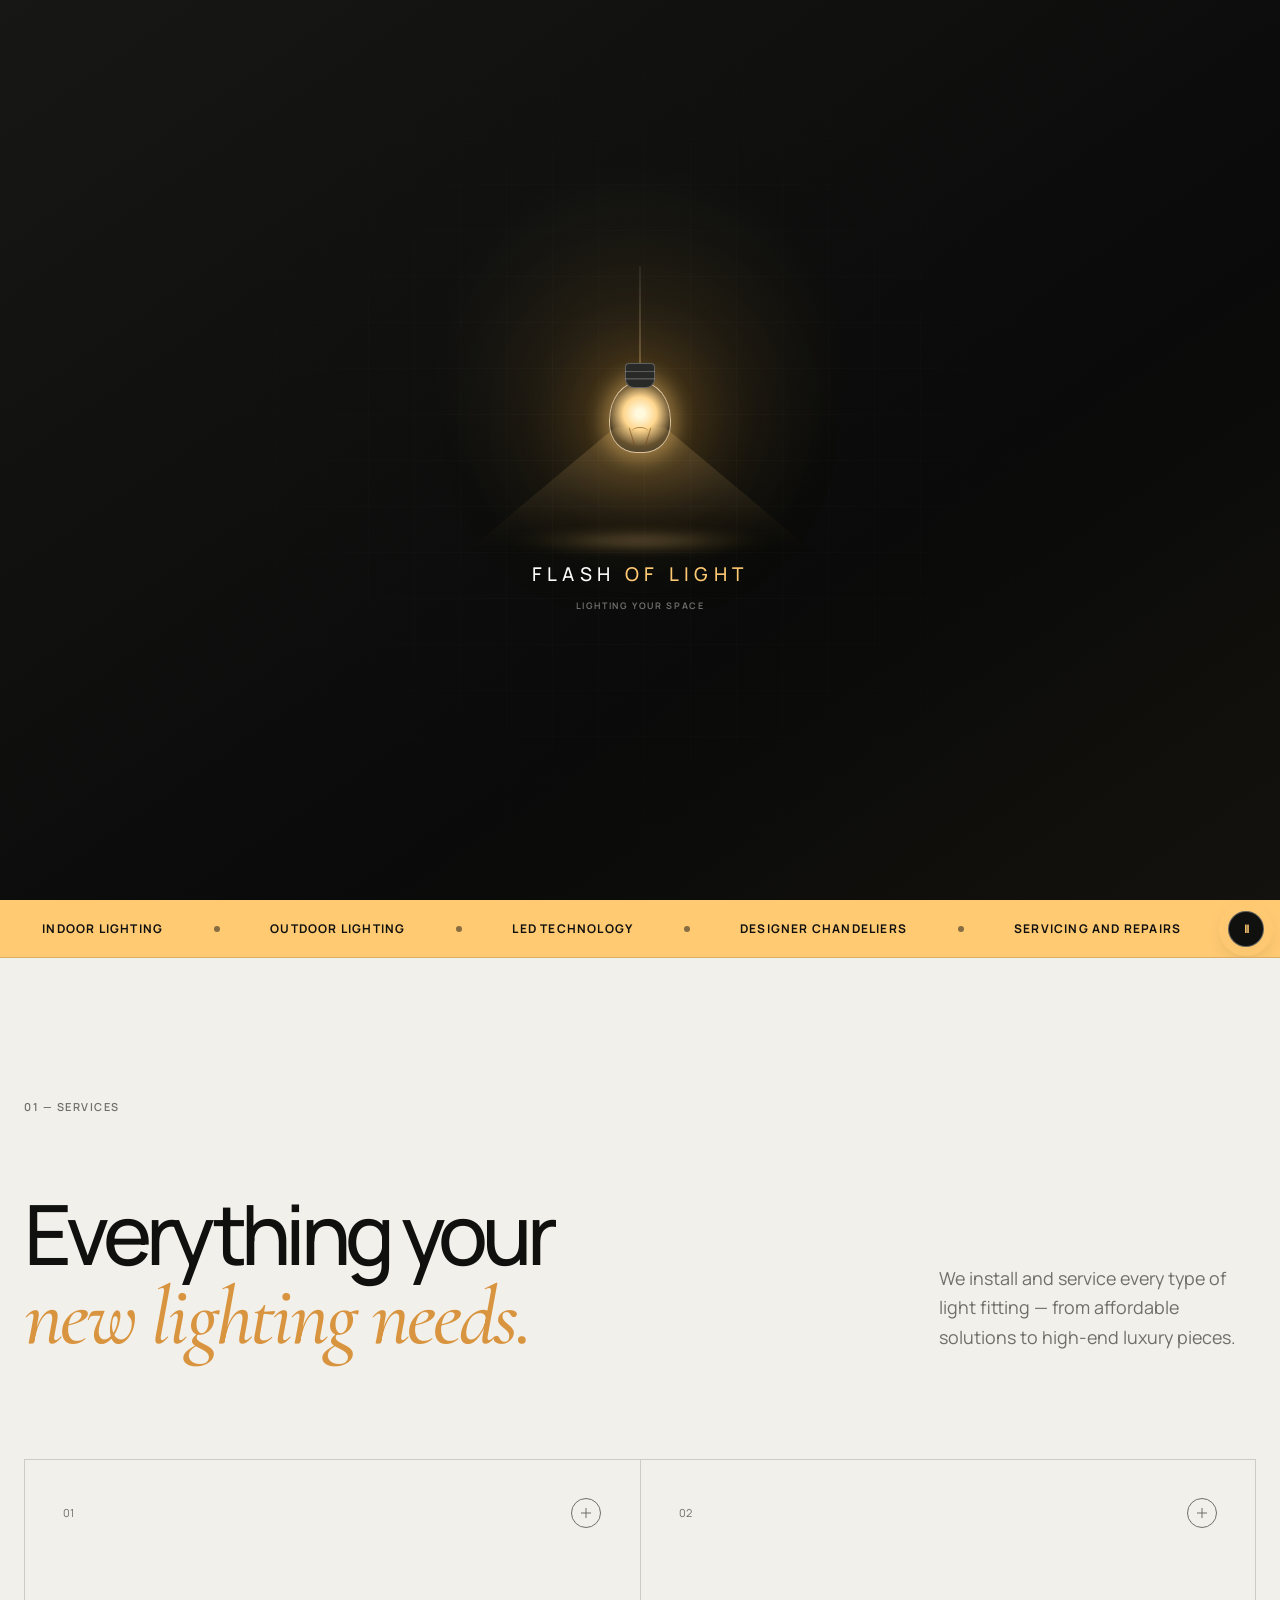
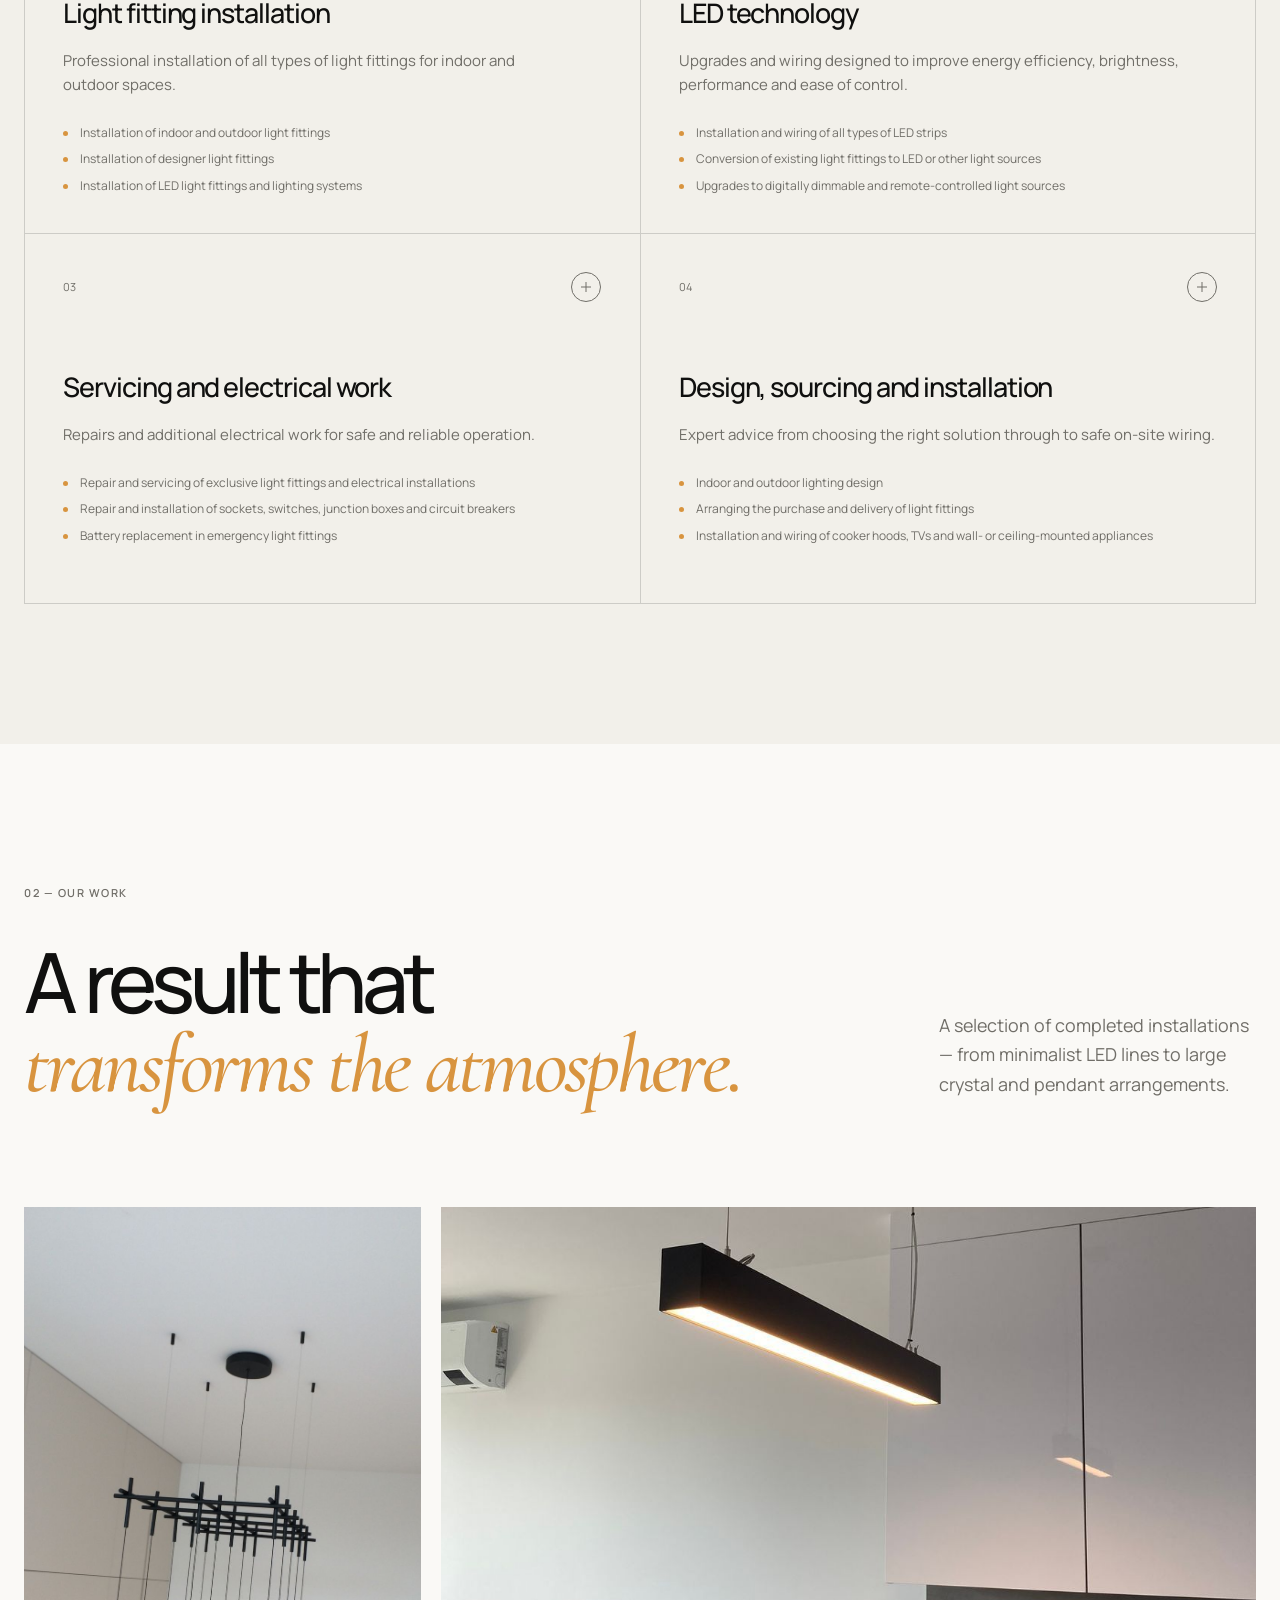
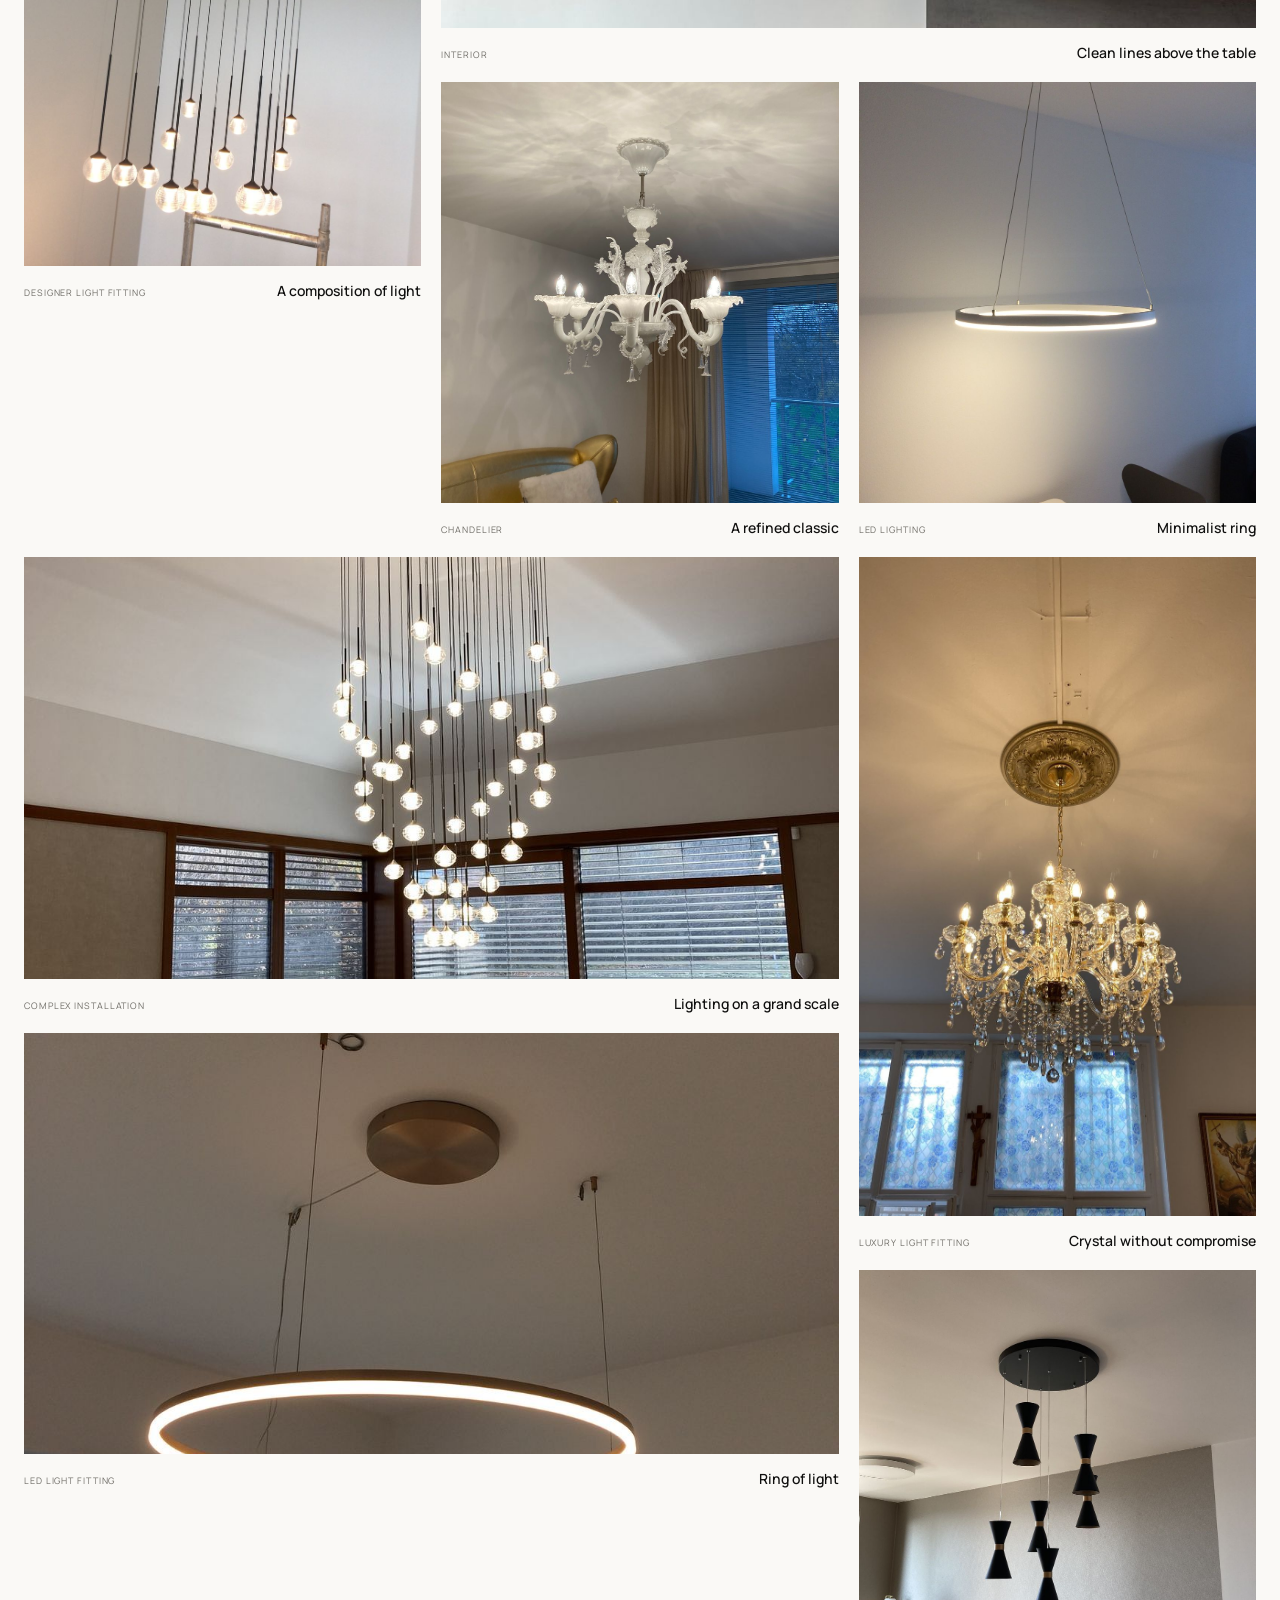
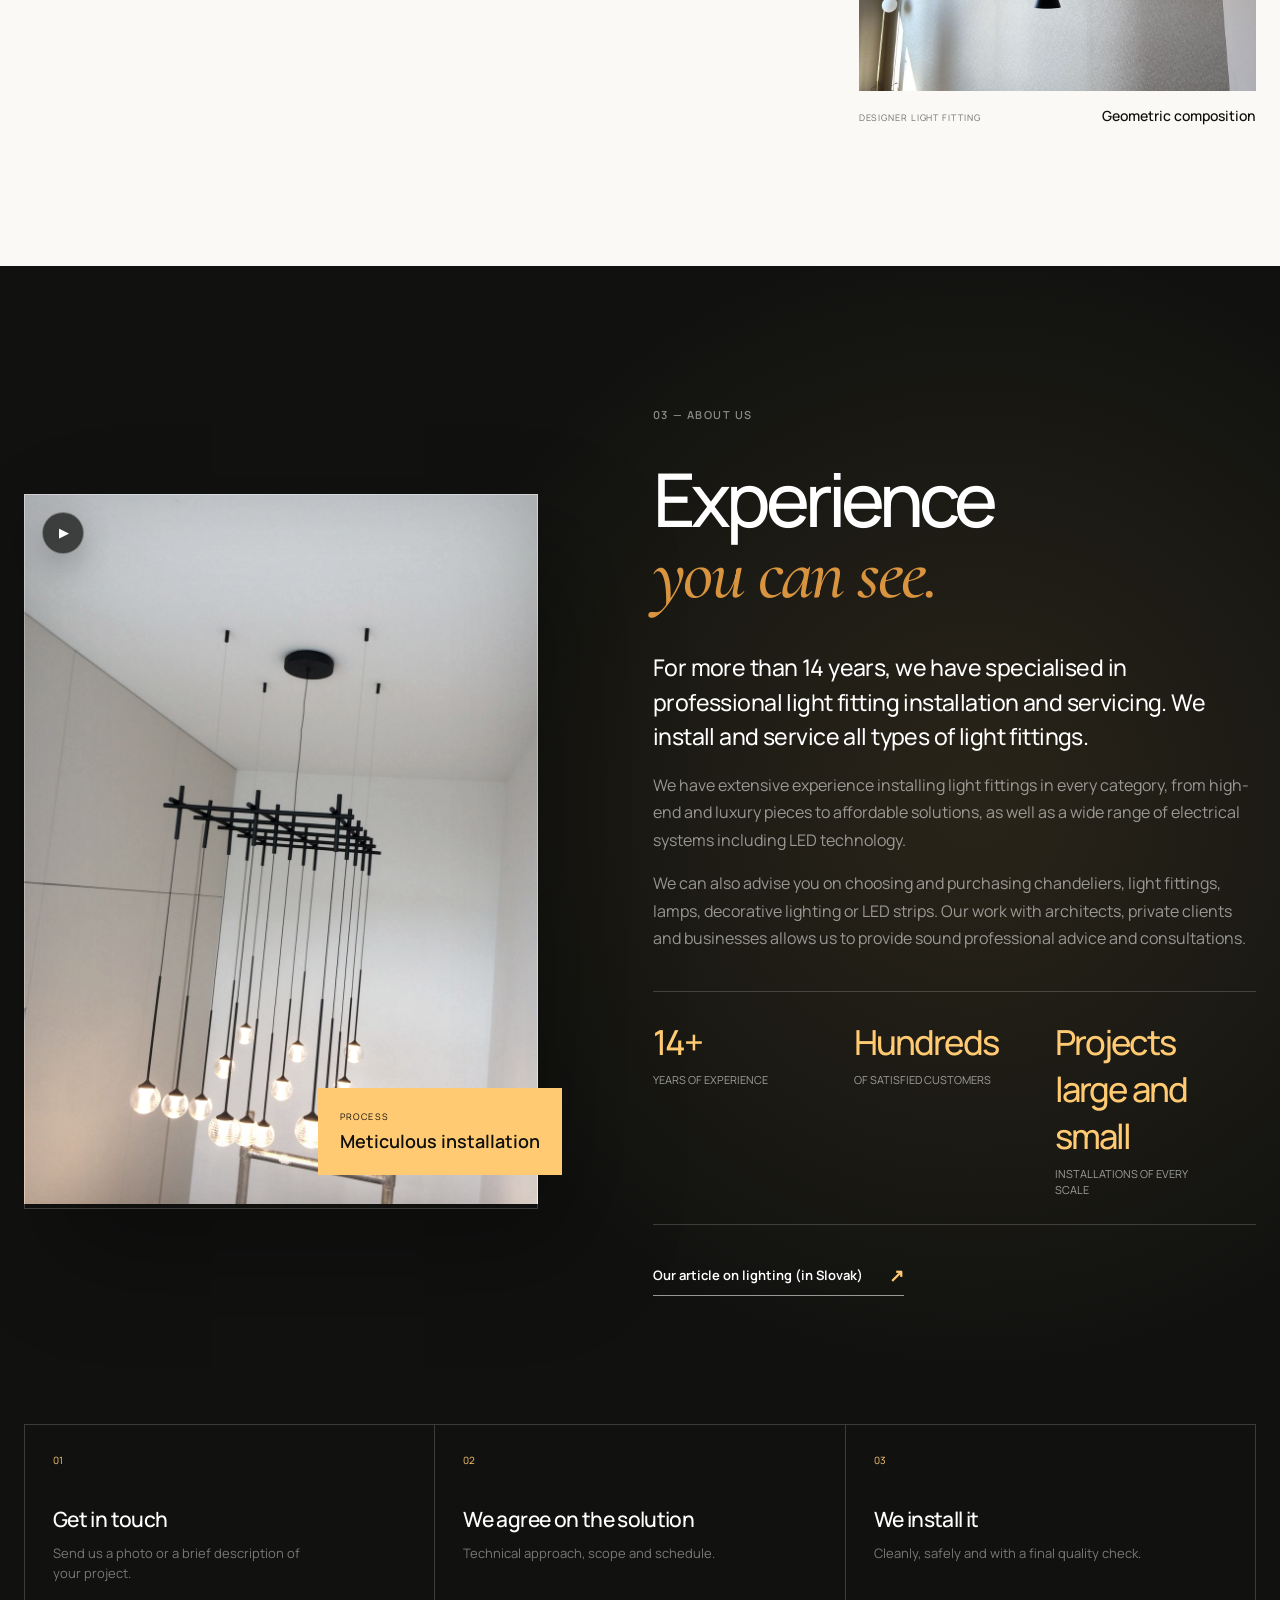
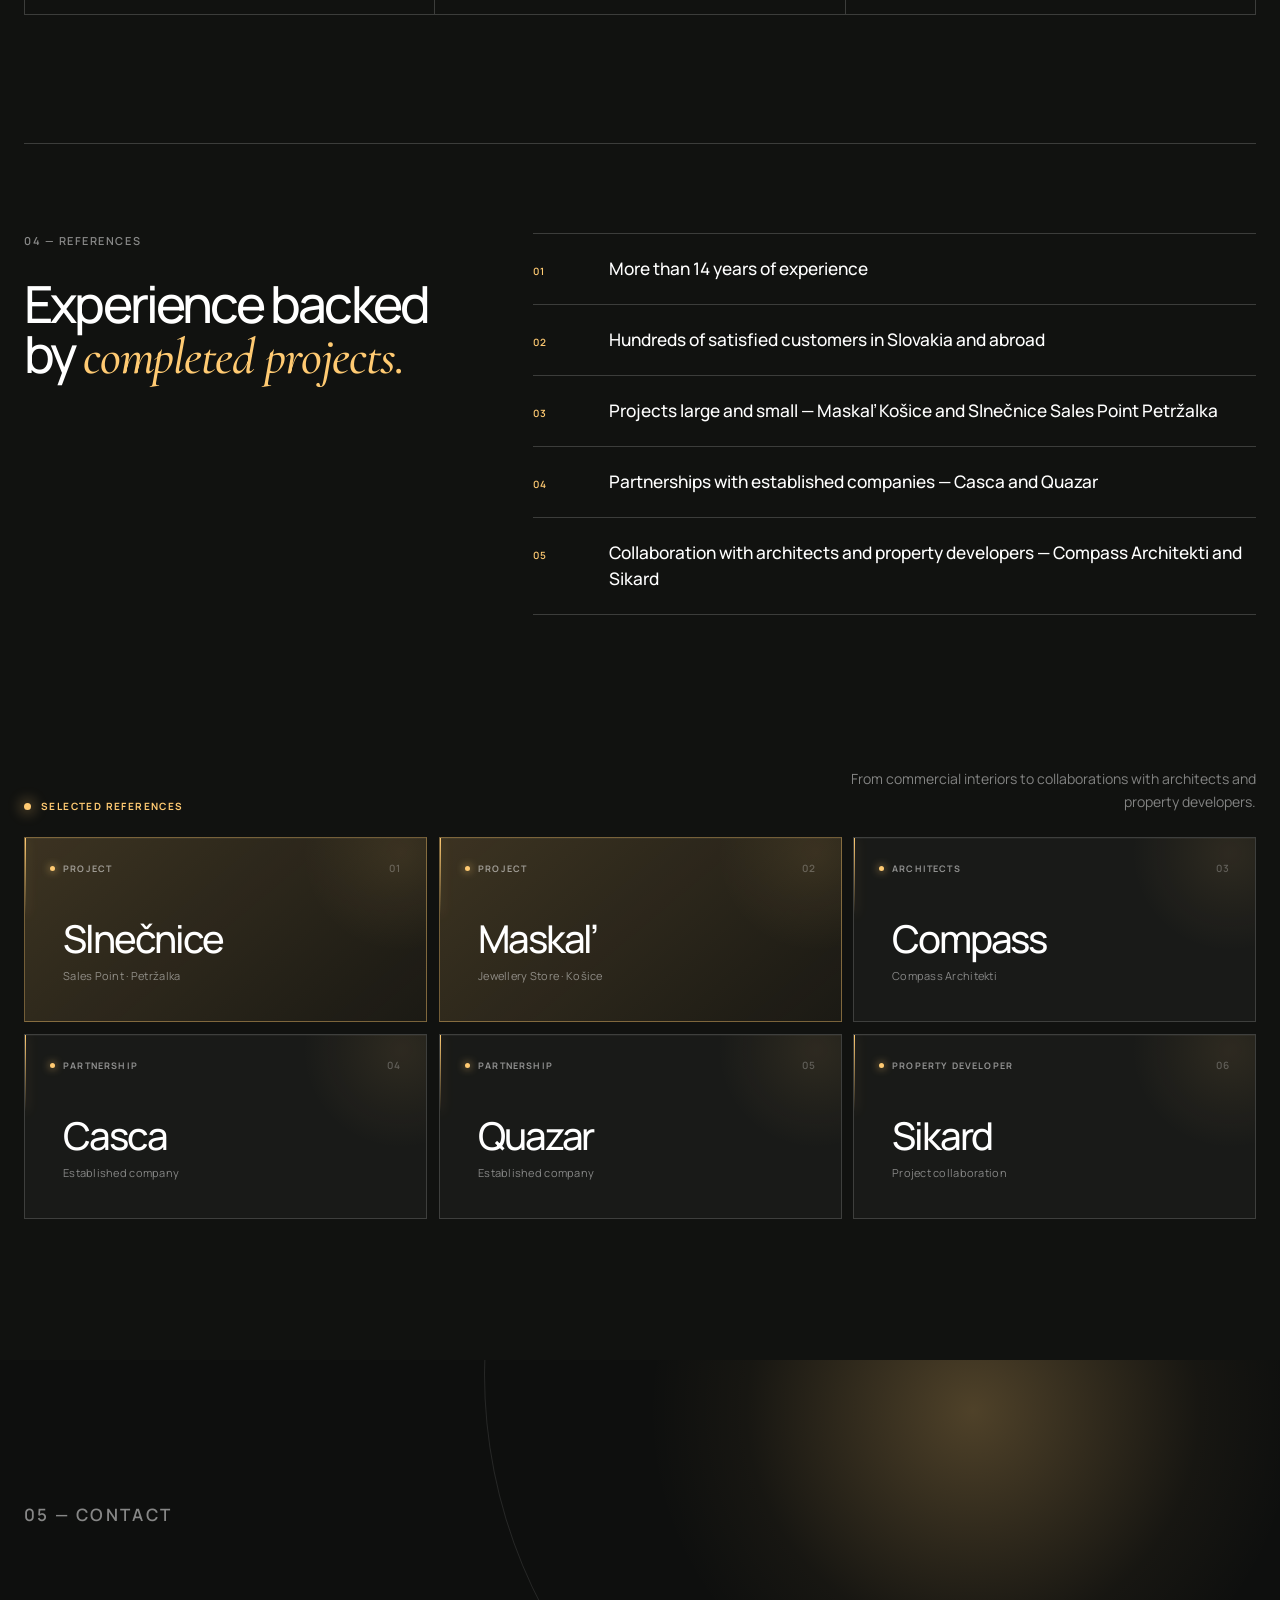
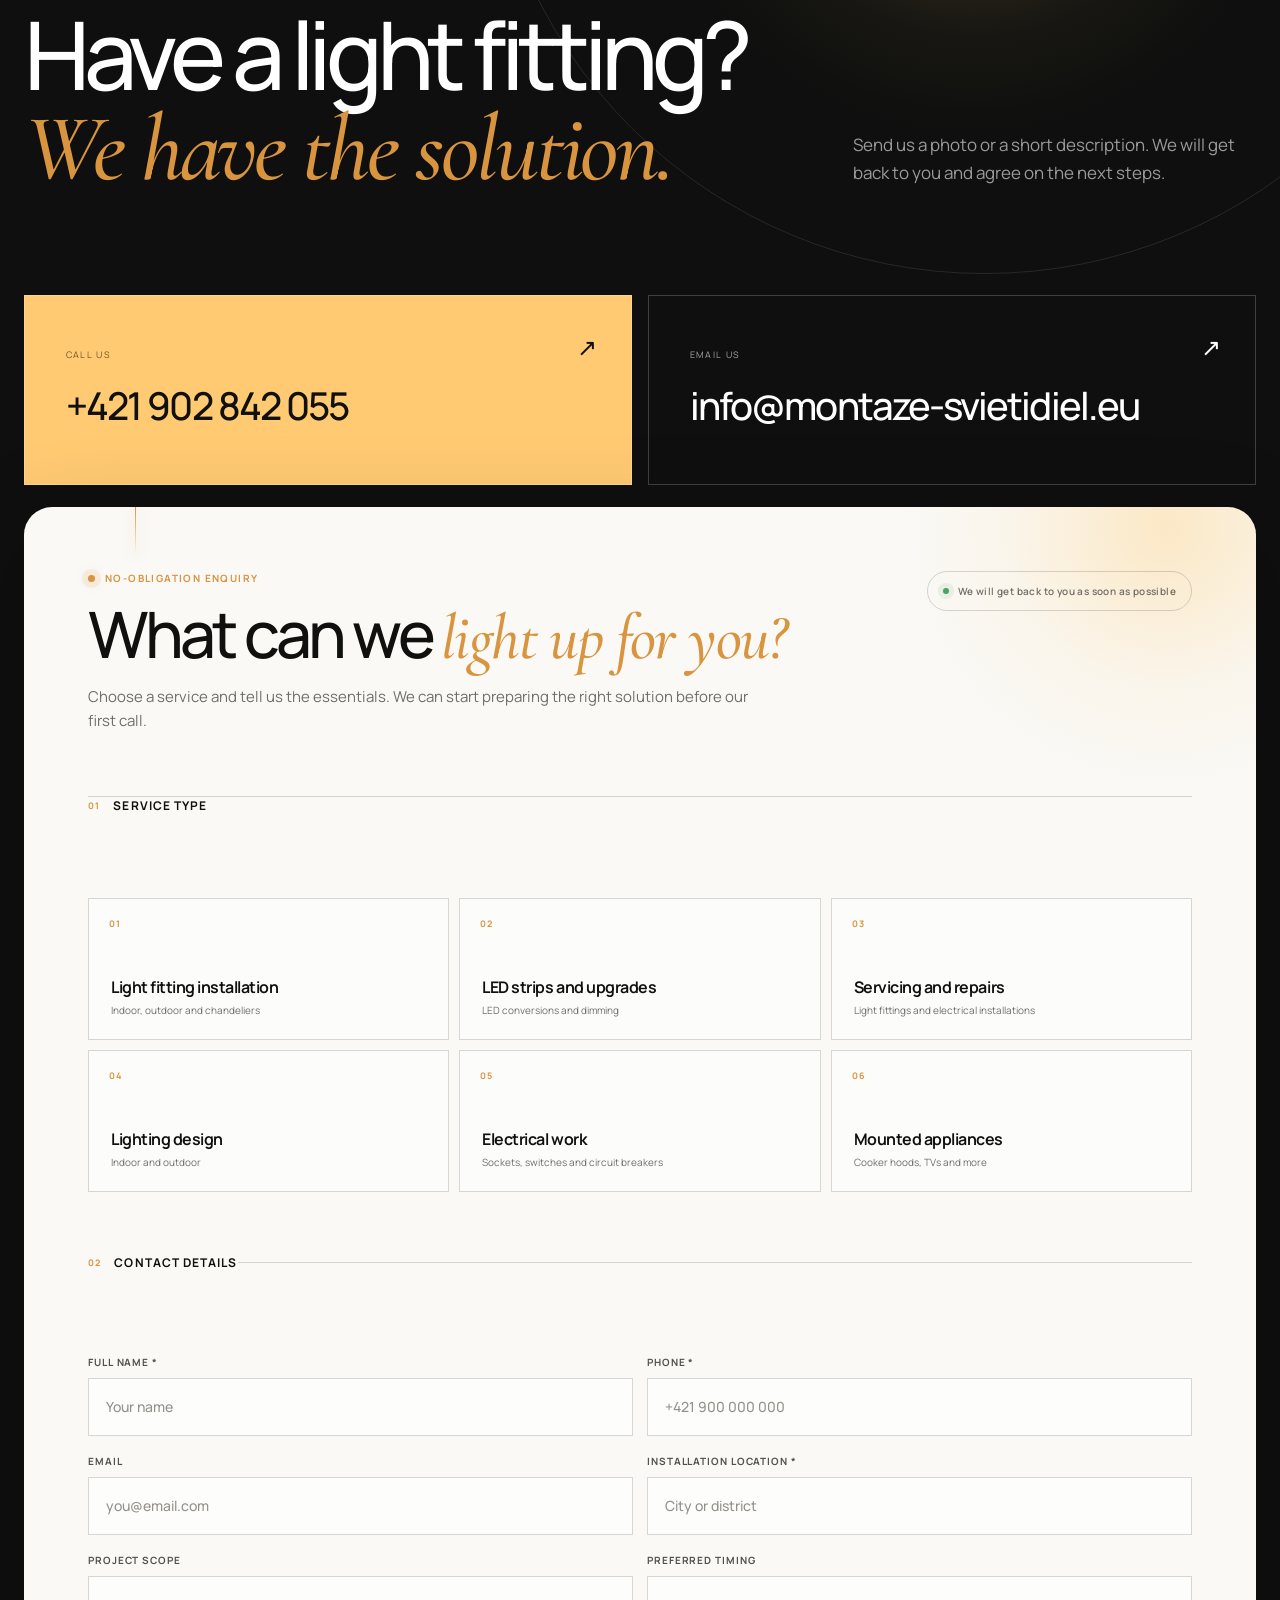
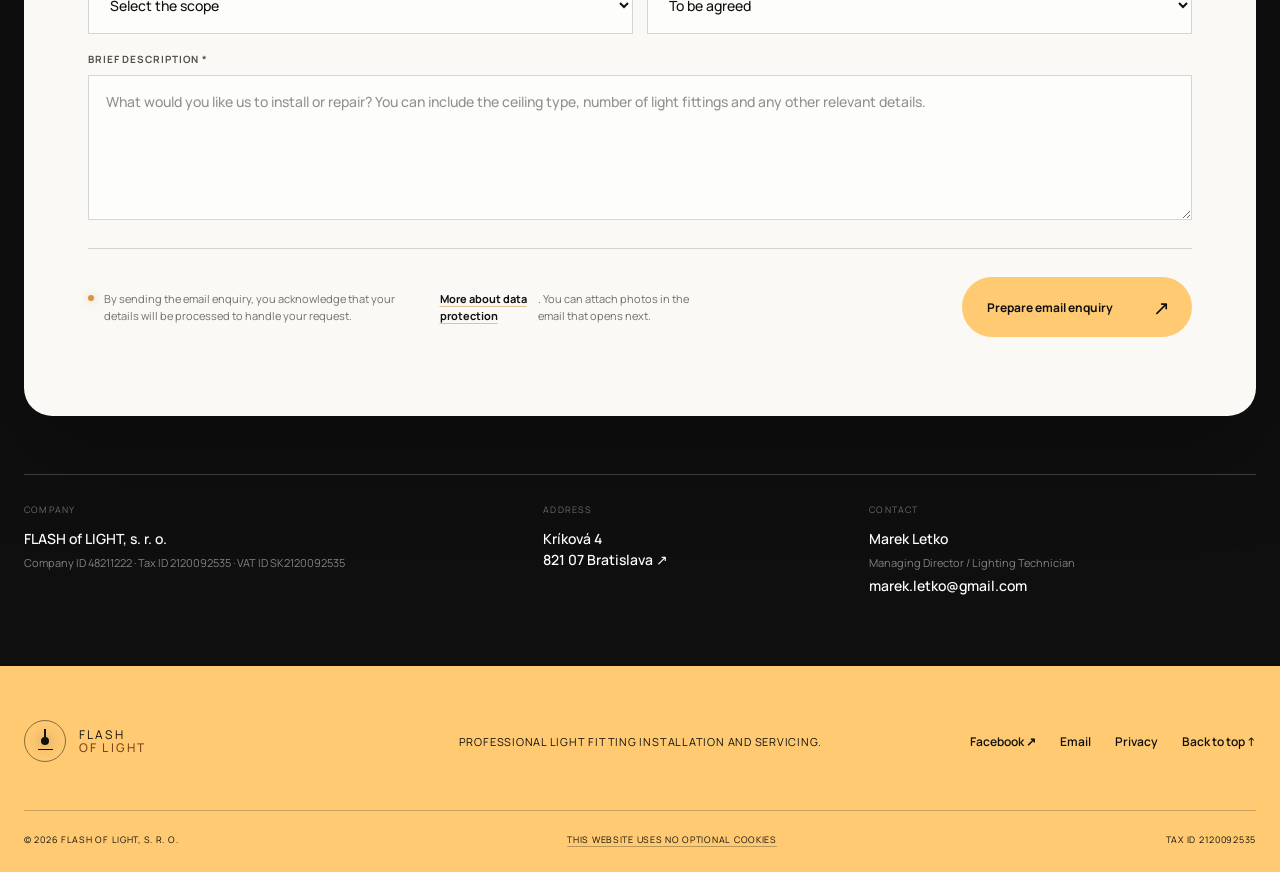
==== commit 79e095c7: "Refine hero typography" ====
--- a/en.html
+++ b/en.html
@@ -12,6 +12,26 @@
     <link rel="alternate" hreflang="en" href="https://montaze-svietidiel.eu/en.html">
     <link rel="alternate" hreflang="x-default" href="https://montaze-svietidiel.eu/">
     <link rel="icon" href="assets/favicon.png" type="image/png">
+
+    <script>
+      (() => {
+        const navigation = performance.getEntriesByType?.('navigation')[0];
+        const forceLoader = new URLSearchParams(location.search).has('show-loader');
+        let fromThisSite = false;
+        try {
+          fromThisSite = Boolean(document.referrer) && new URL(document.referrer).origin === location.origin;
+        } catch {}
+
+        if (!forceLoader && (
+          fromThisSite ||
+          navigation?.type === 'reload' ||
+          navigation?.type === 'back_forward' ||
+          matchMedia('(prefers-reduced-motion: reduce)').matches
+        )) {
+          document.documentElement.classList.add('skip-loader');
+        }
+      })();
+    </script>
 
     <meta property="og:type" content="website">
     <meta property="og:locale" content="en_GB">
@@ -45,7 +65,18 @@
     </script>
   </head>
 
-  <body>
+  <body class="is-loading">
+    <div class="site-loader" role="status" aria-label="Loading page">
+      <div class="loader-scene" aria-hidden="true">
+        <span class="loader-cord"></span>
+        <span class="loader-socket"></span>
+        <span class="loader-bulb"><i></i></span>
+        <span class="loader-beam"></span>
+        <span class="loader-floor"></span>
+      </div>
+      <p><strong>FLASH <em>OF LIGHT</em></strong><small>Lighting your space</small></p>
+    </div>
+
     <main>
       <section class="hero" id="domov">
         <div class="hero-grid-bg" aria-hidden="true"></div>
@@ -90,8 +121,8 @@
 
         <div class="hero-content shell">
           <div class="hero-copy">
-            <div class="eyebrow"><span></span> Installation and servicing of all types of light fittings</div>
-            <h1>Professional light fitting installation <em>for every space.</em></h1>
+            <div class="hero-kicker"><span class="hero-kicker-bulb" aria-hidden="true"></span><span>Installation and servicing of all types of light fittings</span></div>
+            <h1>Professional light fitting installation <em class="hero-title-accent">for every space.</em></h1>
             <p>For more than 14 years, we have specialised in professional light fitting installation and servicing. We can also help you choose and source the right fittings.</p>
             <div class="hero-actions">
               <a class="button button-primary" href="#kontakt">No-obligation consultation <span>↗</span></a>
--- a/styles.css
+++ b/styles.css
@@ -60,10 +60,182 @@
 button, summary { font: inherit; -webkit-tap-highlight-color: transparent; }
 ::selection { background: var(--warm); color: var(--ink); }
 :focus-visible { outline: 2px solid #ef4739; outline-offset: 4px; }
+
+/* Light-themed opening loader */
+body.is-loading { overflow: hidden; }
+body.is-loading > main *,
+body.is-loading > header * { animation-play-state: paused !important; }
+.site-loader {
+  position: fixed;
+  z-index: 1000;
+  inset: 0;
+  display: grid;
+  align-content: center;
+  justify-items: center;
+  overflow: hidden;
+  background:
+    radial-gradient(circle at 50% 41%, rgba(255, 194, 98, .1), transparent 25%),
+    linear-gradient(145deg, #171816, #090a09 64%, #14120e);
+  color: #fff;
+  opacity: 1;
+  visibility: visible;
+  transition: opacity .58s cubic-bezier(.22, 1, .36, 1), visibility 0s .58s;
+}
+.site-loader::before {
+  content: "";
+  position: absolute;
+  inset: 0;
+  background-image:
+    linear-gradient(rgba(255, 255, 255, .025) 1px, transparent 1px),
+    linear-gradient(90deg, rgba(255, 255, 255, .025) 1px, transparent 1px);
+  background-size: 46px 46px;
+  mask-image: radial-gradient(circle at center, #000, transparent 68%);
+}
+.site-loader.is-leaving { opacity: 0; visibility: hidden; pointer-events: none; }
+.loader-scene {
+  position: relative;
+  width: min(86vw, 370px);
+  height: 270px;
+  transform: translateZ(0);
+  transform-origin: center bottom;
+  transition: transform .58s cubic-bezier(.22, 1, .36, 1);
+}
+.site-loader.is-leaving .loader-scene { transform: translateY(-18px) scale(.94); }
+.loader-scene > span { position: absolute; display: block; left: 50%; }
+.loader-cord {
+  z-index: 3;
+  top: -22px;
+  width: 1px;
+  height: 108px;
+  background: linear-gradient(#353735, #a48a64);
+  box-shadow: 0 0 8px rgba(255, 206, 127, .12);
+  transform: translateX(-50%) scaleY(0);
+  transform-origin: top;
+  animation: loader-drop .52s .04s cubic-bezier(.22, 1, .36, 1) forwards;
+}
+.loader-socket {
+  z-index: 4;
+  top: 75px;
+  width: 30px;
+  height: 25px;
+  border: 1px solid rgba(255, 255, 255, .26);
+  border-radius: 4px 4px 9px 9px;
+  background:
+    linear-gradient(to bottom, transparent 31%, rgba(255, 255, 255, .23) 32% 36%, transparent 37% 62%, rgba(255, 255, 255, .2) 63% 67%, transparent 68%),
+    #292a27;
+  opacity: 0;
+  transform: translate(-50%, -8px);
+  animation: loader-socket-in .4s .28s ease forwards;
+}
+.loader-bulb {
+  z-index: 3;
+  top: 93px;
+  width: 62px;
+  height: 72px;
+  border: 1px solid rgba(255, 228, 184, .76);
+  border-radius: 52% 52% 45% 45% / 56% 56% 42% 42%;
+  background: radial-gradient(circle at 50% 45%, #fff9dd 0 9%, #ffd68e 34%, rgba(255, 189, 89, .18) 68%, rgba(255, 255, 255, .03) 100%);
+  opacity: .08;
+  transform: translateX(-50%) scale(.88);
+  animation: loader-ignite 1.18s .38s linear forwards, loader-bulb-breathe 1.5s 1.62s ease-in-out infinite;
+}
+.loader-bulb::before,
+.loader-bulb::after {
+  content: "";
+  position: absolute;
+  bottom: 7px;
+  width: 1px;
+  height: 18px;
+  background: rgba(120, 74, 20, .58);
+  transform-origin: bottom;
+}
+.loader-bulb::before { left: 24px; transform: rotate(-17deg); }
+.loader-bulb::after { right: 24px; transform: rotate(17deg); }
+.loader-bulb i {
+  position: absolute;
+  right: 22px;
+  bottom: 17px;
+  left: 22px;
+  height: 8px;
+  border-top: 1px solid rgba(120, 74, 20, .6);
+  border-radius: 50%;
+}
+.loader-beam {
+  z-index: 1;
+  top: 139px;
+  width: 350px;
+  height: 126px;
+  background: linear-gradient(to bottom, rgba(255, 214, 143, .2), rgba(255, 194, 91, .035) 72%, transparent);
+  clip-path: polygon(43% 0, 57% 0, 100% 100%, 0 100%);
+  filter: blur(4px);
+  opacity: 0;
+  transform: translateX(-50%) scaleX(.36);
+  transform-origin: top;
+  animation: loader-beam-on .9s .58s cubic-bezier(.22, 1, .36, 1) forwards;
+}
+.loader-floor {
+  z-index: 2;
+  bottom: 7px;
+  width: 270px;
+  height: 20px;
+  border-radius: 50%;
+  background: radial-gradient(ellipse, rgba(255, 209, 130, .42), rgba(255, 194, 92, .08) 48%, transparent 72%);
+  filter: blur(6px);
+  opacity: 0;
+  transform: translateX(-50%) scale(.45);
+  animation: loader-floor-on .7s .72s ease forwards;
+}
+.site-loader > p {
+  position: relative;
+  z-index: 2;
+  display: grid;
+  justify-items: center;
+  gap: 12px;
+  margin: 3px 0 0;
+  opacity: 0;
+  transform: translateY(12px);
+  animation: loader-copy-in .6s .54s cubic-bezier(.22, 1, .36, 1) forwards;
+}
+.site-loader > p strong {
+  font-size: clamp(14px, 2.2vw, 19px);
+  font-weight: 500;
+  letter-spacing: .28em;
+}
+.site-loader > p strong em { color: var(--warm); font-style: normal; }
+.site-loader > p small {
+  color: rgba(255, 255, 255, .42);
+  font-size: 9px;
+  font-weight: 650;
+  letter-spacing: .18em;
+  text-transform: uppercase;
+}
+html.skip-loader .site-loader,
+html.no-js .site-loader { display: none; }
+html.skip-loader body.is-loading,
+html.no-js body.is-loading { overflow-x: hidden; overflow-y: auto; }
+
+@keyframes loader-drop { to { transform: translateX(-50%) scaleY(1); } }
+@keyframes loader-socket-in { to { opacity: 1; transform: translate(-50%, 0); } }
+@keyframes loader-ignite {
+  0%, 24% { opacity: .08; transform: translateX(-50%) scale(.88); box-shadow: none; }
+  31% { opacity: .92; }
+  39% { opacity: .16; }
+  49% { opacity: 1; }
+  56% { opacity: .68; }
+  64%, 100% {
+    opacity: 1;
+    transform: translateX(-50%) scale(1);
+    box-shadow: 0 0 18px 7px rgba(255, 203, 116, .38), 0 0 70px 28px rgba(255, 181, 67, .2), 0 0 145px 65px rgba(255, 167, 42, .08);
+  }
+}
+@keyframes loader-beam-on { to { opacity: 1; transform: translateX(-50%) scaleX(1); } }
+@keyframes loader-floor-on { to { opacity: 1; transform: translateX(-50%) scale(1); } }
+@keyframes loader-copy-in { to { opacity: 1; transform: translateY(0); } }
+@keyframes loader-bulb-breathe { 50% { filter: brightness(1.09); } }
+
 .shell { width: min(100% - 48px, 1380px); margin-inline: auto; }
 .section { padding-block: clamp(100px, 11vw, 170px); }
-.section-label,
-.eyebrow {
+.section-label {
   font-family: var(--font-mono);
   font-size: 11px;
   font-weight: 600;
@@ -269,15 +441,49 @@
   padding-block: 128px 105px;
 }
 .hero-copy { position: relative; z-index: 2; max-width: 820px; }
-.eyebrow {
-  display: flex;
+.hero-kicker {
+  display: inline-flex;
   align-items: center;
-  gap: 12px;
-  margin-bottom: 28px;
-  color: rgba(255, 255, 255, .72);
+  gap: 13px;
+  max-width: 510px;
+  margin-bottom: 31px;
+  color: rgba(255, 255, 255, .6);
+  font-size: 10px;
+  font-weight: 650;
+  letter-spacing: .13em;
+  line-height: 1.45;
+  text-transform: uppercase;
   animation: hero-in .8s .1s cubic-bezier(.22, 1, .36, 1) both;
 }
-.eyebrow span { width: 28px; height: 1px; background: var(--warm); }
+.hero-kicker-bulb {
+  position: relative;
+  width: 15px;
+  height: 22px;
+  flex: 0 0 15px;
+}
+.hero-kicker-bulb::before {
+  content: "";
+  position: absolute;
+  top: 0;
+  left: 50%;
+  width: 1px;
+  height: 9px;
+  background: rgba(255, 255, 255, .5);
+  transform: translateX(-50%);
+}
+.hero-kicker-bulb::after {
+  content: "";
+  position: absolute;
+  bottom: 1px;
+  left: 50%;
+  width: 9px;
+  height: 10px;
+  border: 1px solid rgba(255, 219, 161, .72);
+  border-radius: 52% 52% 45% 45%;
+  background: rgba(255, 202, 114, .18);
+  box-shadow: 0 0 8px rgba(255, 196, 99, .34);
+  transform: translateX(-50%);
+}
 h1 {
   margin: 0;
   font-size: clamp(56px, 6.15vw, 96px);
@@ -286,6 +492,11 @@
   line-height: .91;
   animation: hero-in .9s .2s cubic-bezier(.22, 1, .36, 1) both;
 }
+.hero-copy h1 {
+  max-width: 820px;
+  font-size: clamp(56px, 5.9vw, 92px);
+  line-height: .93;
+}
 h1 em {
   display: block;
   color: var(--warm);
@@ -294,12 +505,28 @@
   letter-spacing: -.03em;
   white-space: nowrap;
 }
+.hero-copy h1 .hero-title-accent {
+  position: relative;
+  display: block;
+  width: max-content;
+  max-width: calc(100% - clamp(18px, 5vw, 82px));
+  margin: 13px 0 0 clamp(18px, 5vw, 82px);
+  background: linear-gradient(105deg, #dca252 0%, #ffdfa0 48%, #e4ad5d 100%);
+  background-clip: text;
+  color: #efc478;
+  font-size: .73em;
+  line-height: .9;
+  letter-spacing: -.018em;
+  filter: drop-shadow(0 8px 24px rgba(218, 151, 56, .12));
+  -webkit-background-clip: text;
+  -webkit-text-fill-color: transparent;
+}
 .hero-copy > p {
-  max-width: 600px;
-  margin: 34px 0 0;
-  color: rgba(255, 255, 255, .76);
-  font-size: clamp(16px, 1.4vw, 20px);
-  line-height: 1.55;
+  max-width: 570px;
+  margin: 39px 0 0;
+  color: rgba(255, 255, 255, .62);
+  font-size: clamp(15px, 1.22vw, 18px);
+  line-height: 1.68;
   animation: hero-in .9s .32s cubic-bezier(.22, 1, .36, 1) both;
 }
 .hero-actions { display: flex; flex-wrap: wrap; gap: 13px; margin-top: 40px; animation: hero-in .9s .44s cubic-bezier(.22, 1, .36, 1) both; }
@@ -1337,9 +1564,10 @@
   .language-switch { font-size: 8px; }
   .language-switch a { min-width: 27px; height: 25px; padding-inline: 6px; }
   .hero-content { padding-top: 112px; }
-  .eyebrow { margin-bottom: 22px; font-size: 9px; line-height: 1.4; }
-  h1 { font-size: clamp(48px, 15vw, 68px); }
+  .hero-kicker { max-width: 300px; margin-bottom: 24px; font-size: 8px; line-height: 1.5; }
+  .hero-copy h1 { font-size: clamp(46px, 14vw, 62px); }
   h1 em { white-space: normal; }
+  .hero-copy h1 .hero-title-accent { max-width: 100%; margin: 10px 0 0; font-size: .8em; white-space: normal; }
   h2 { font-size: clamp(44px, 13.5vw, 62px); }
   .hero-copy > p { margin-top: 26px; font-size: 16px; }
   .hero-actions { align-items: stretch; flex-direction: column; margin-top: 30px; }
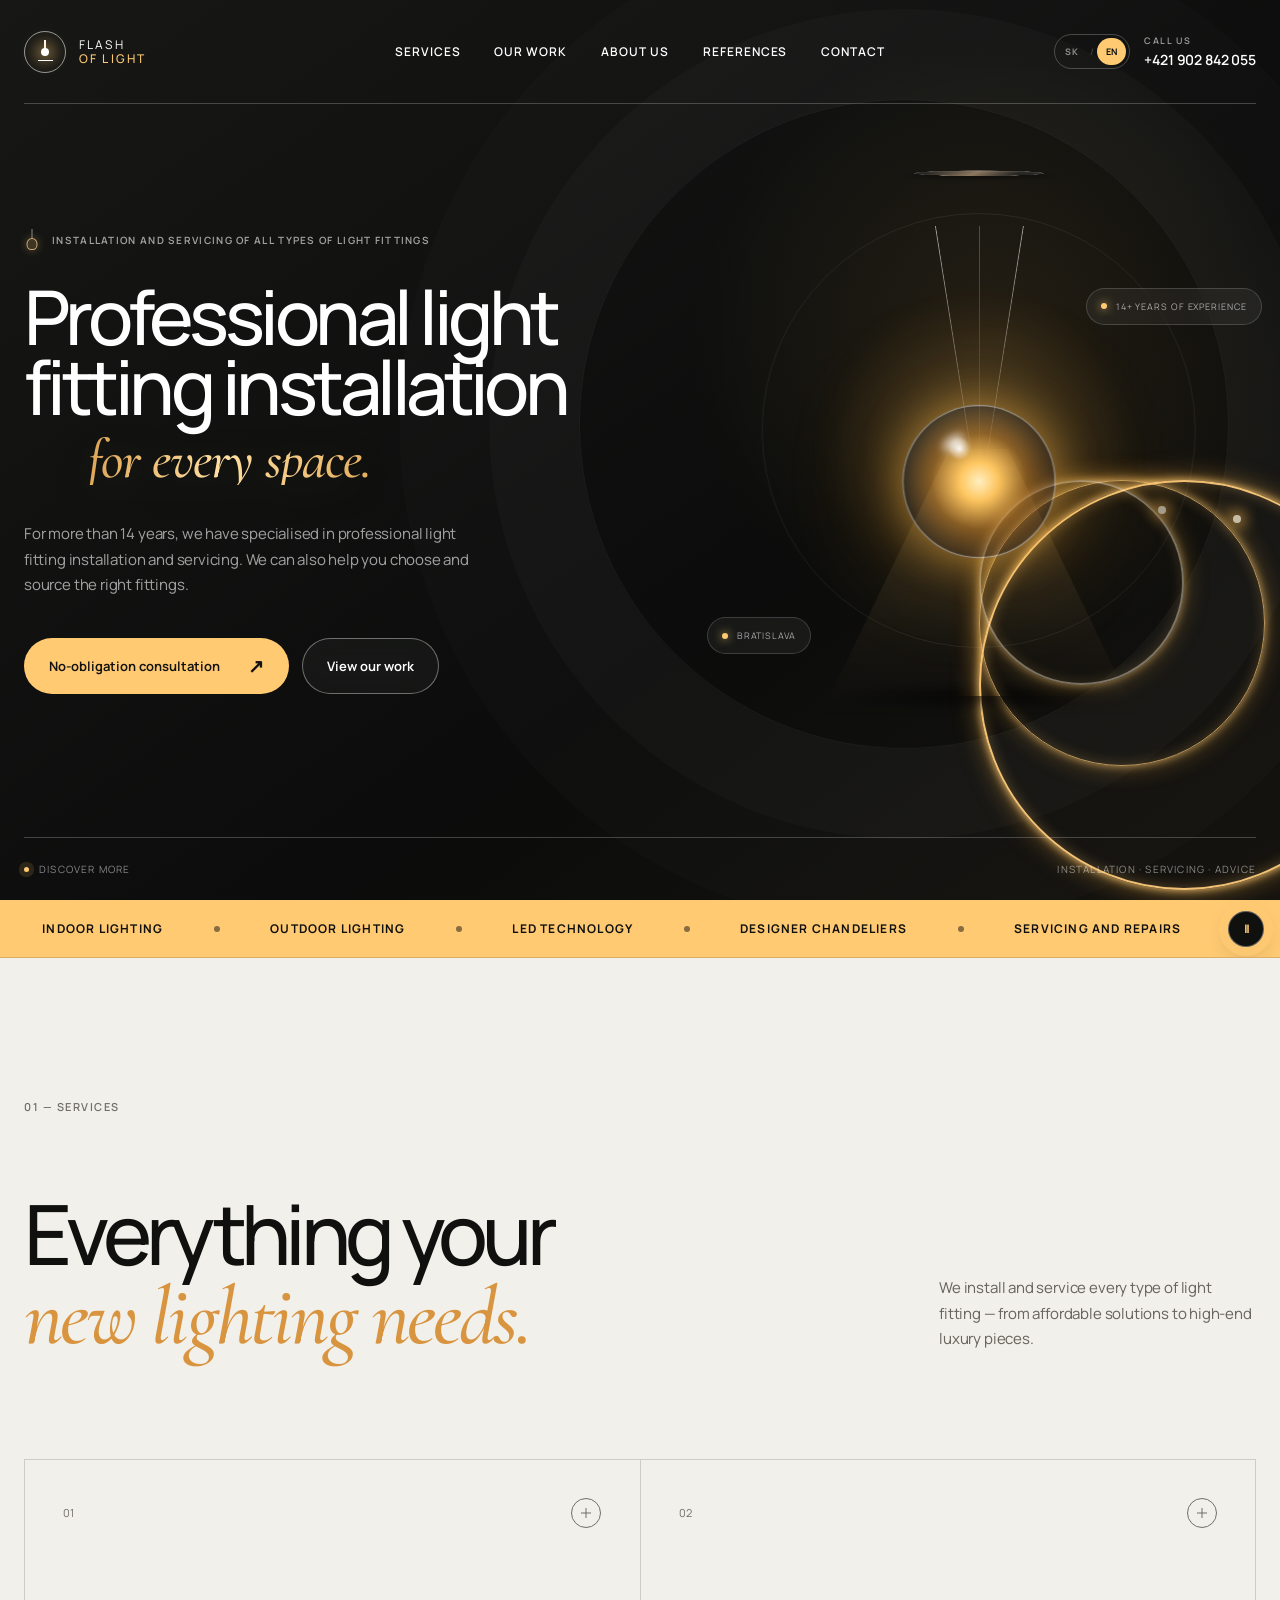
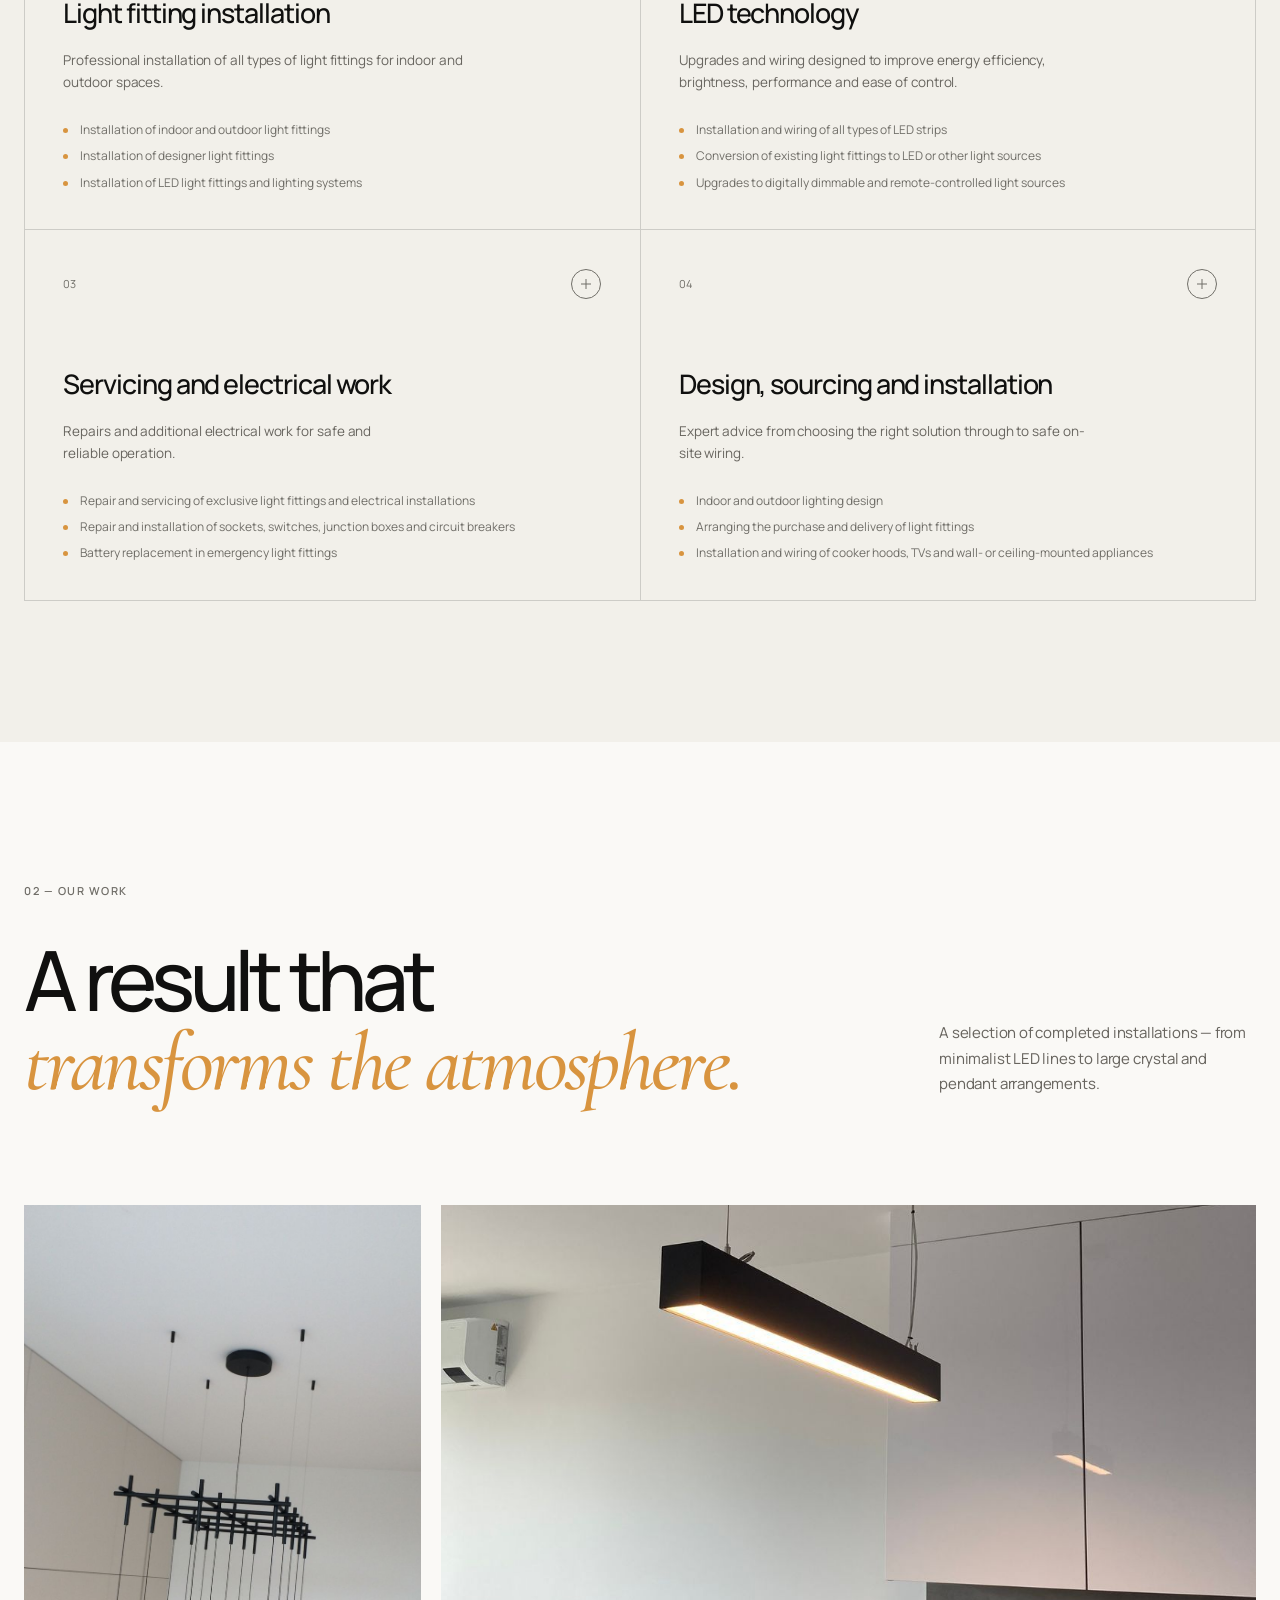
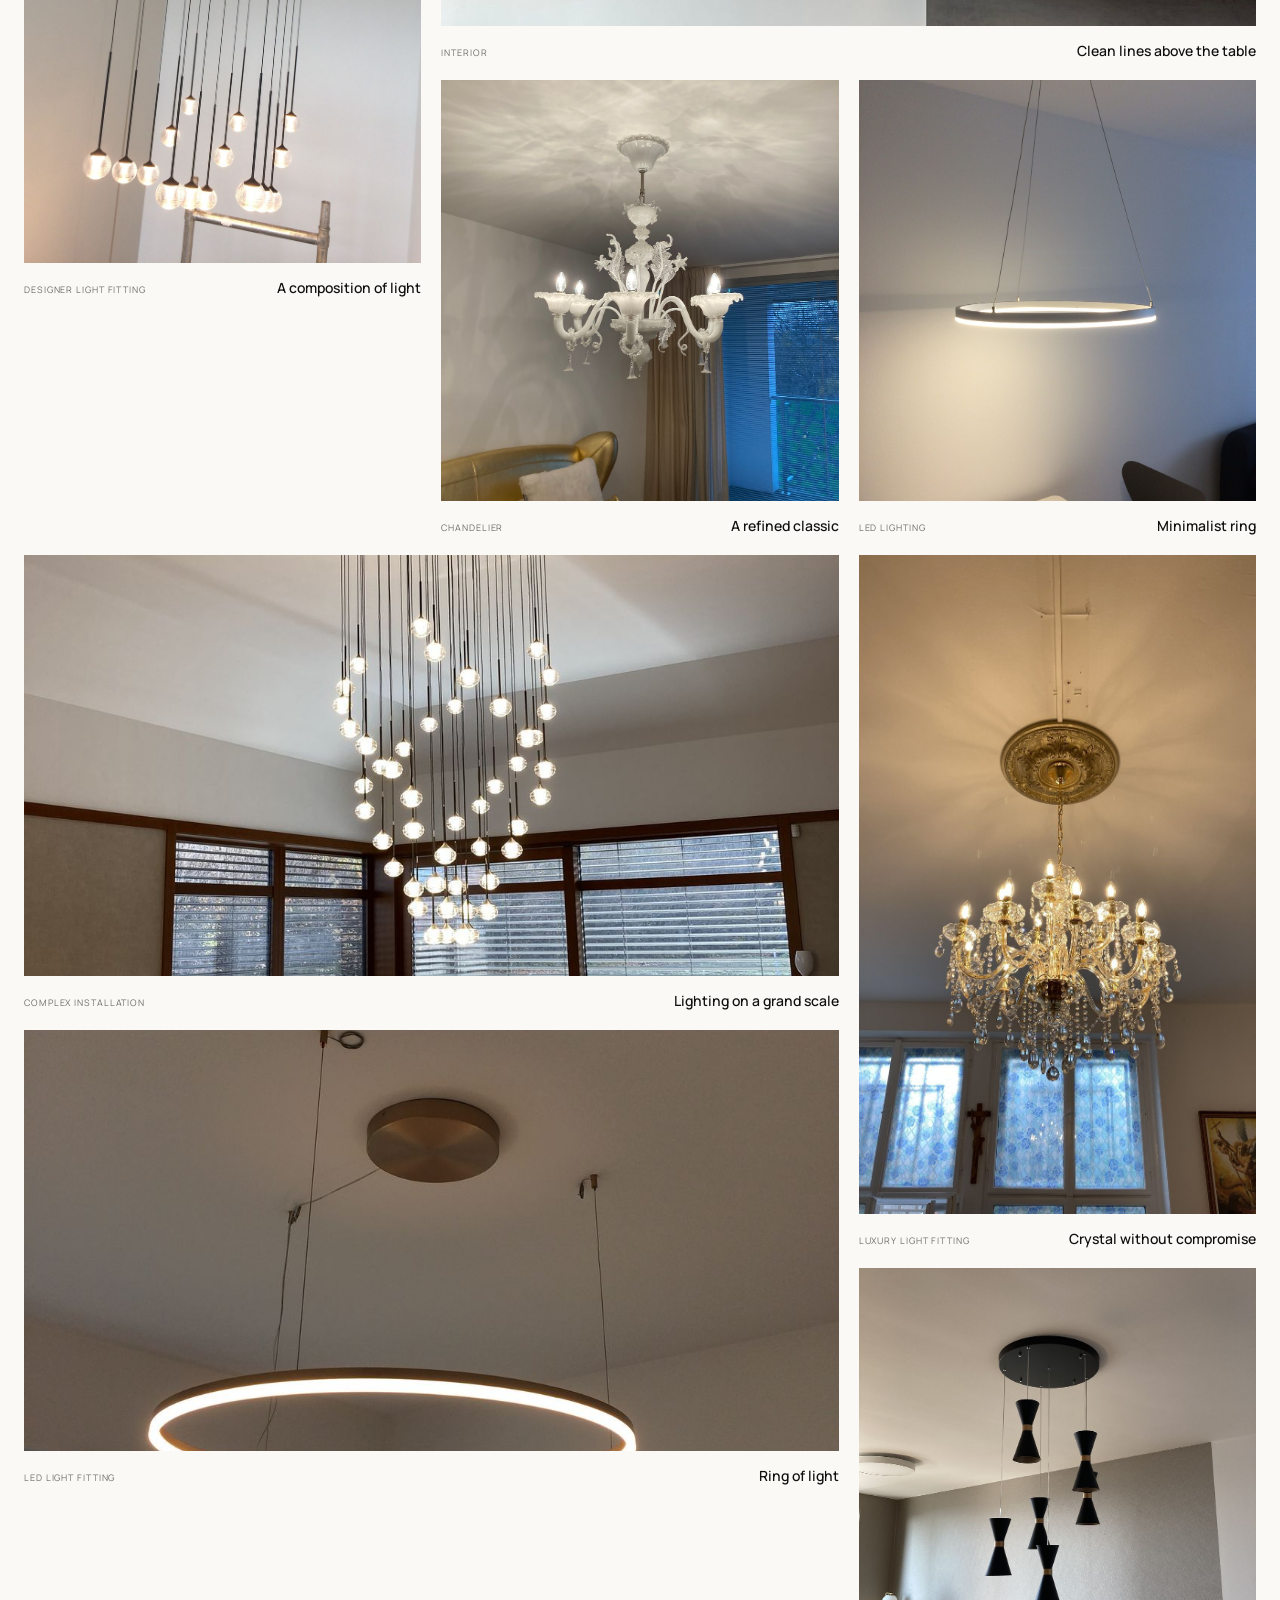
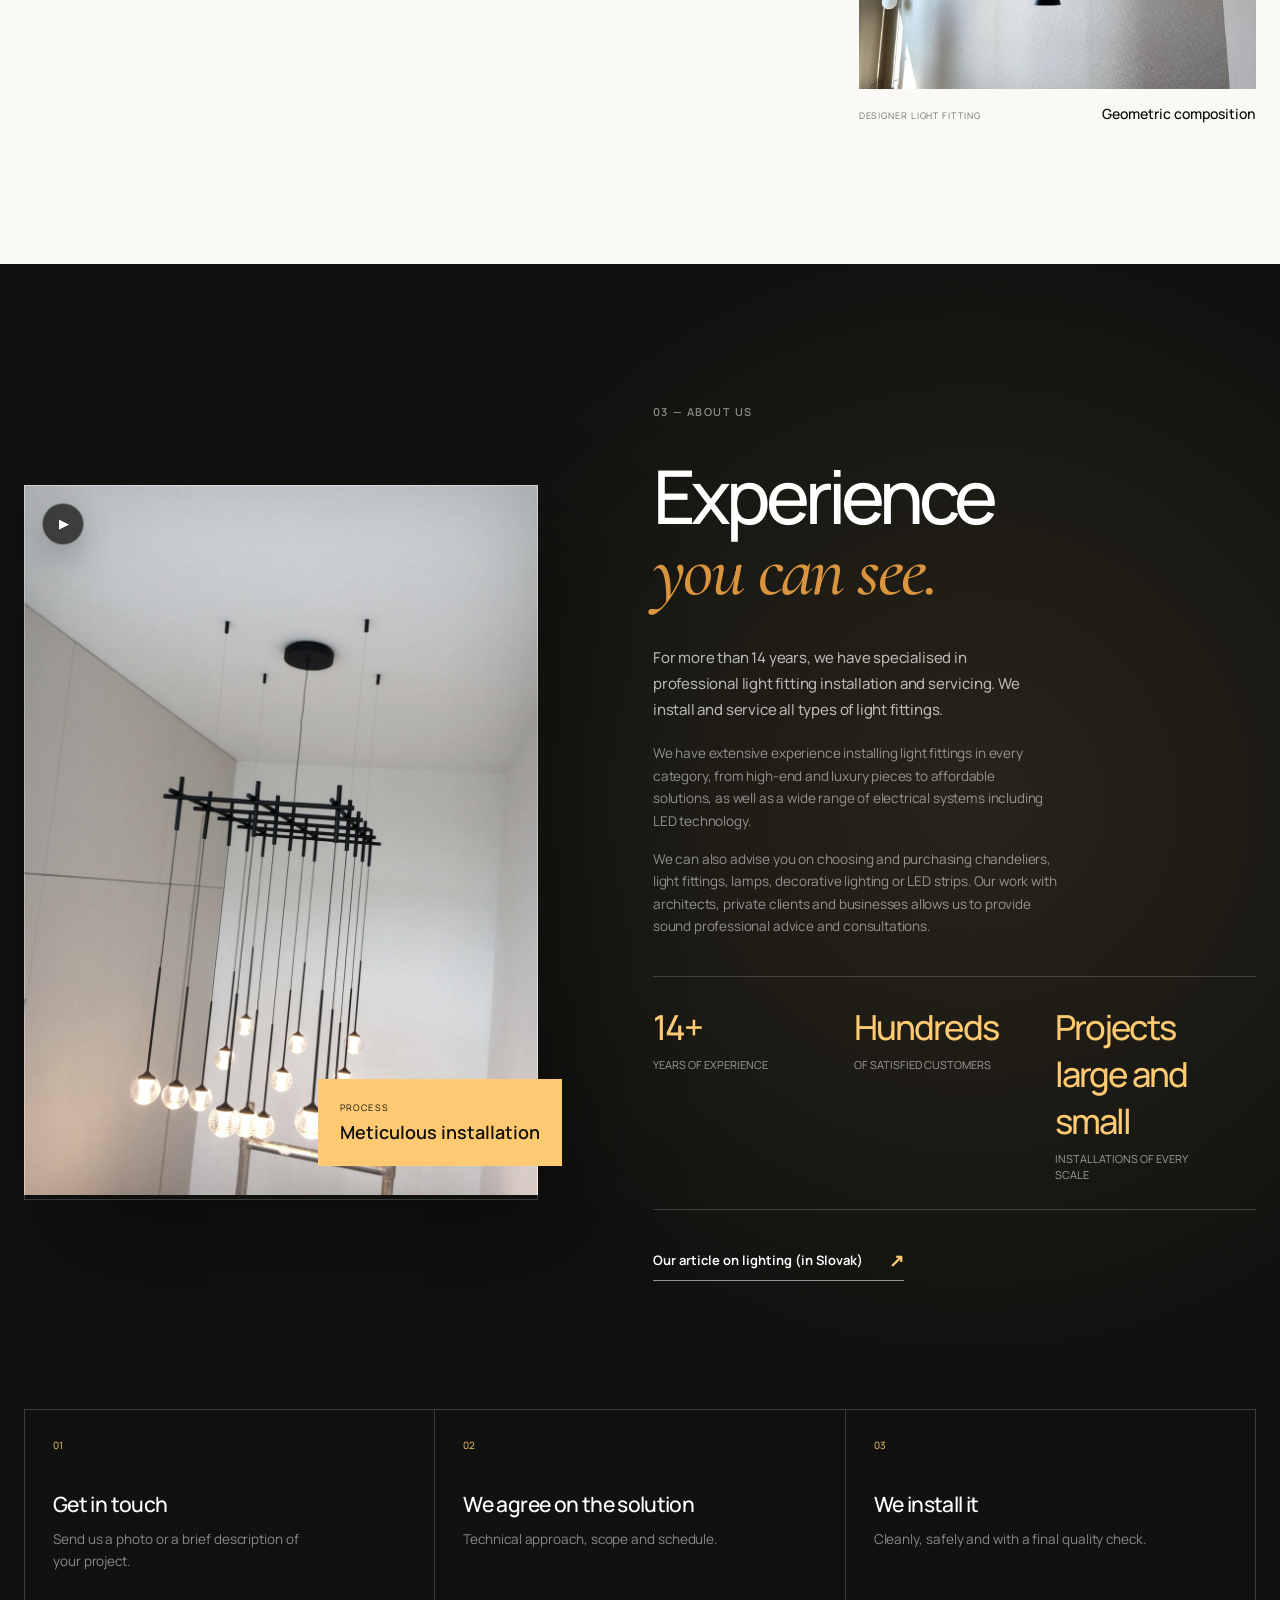
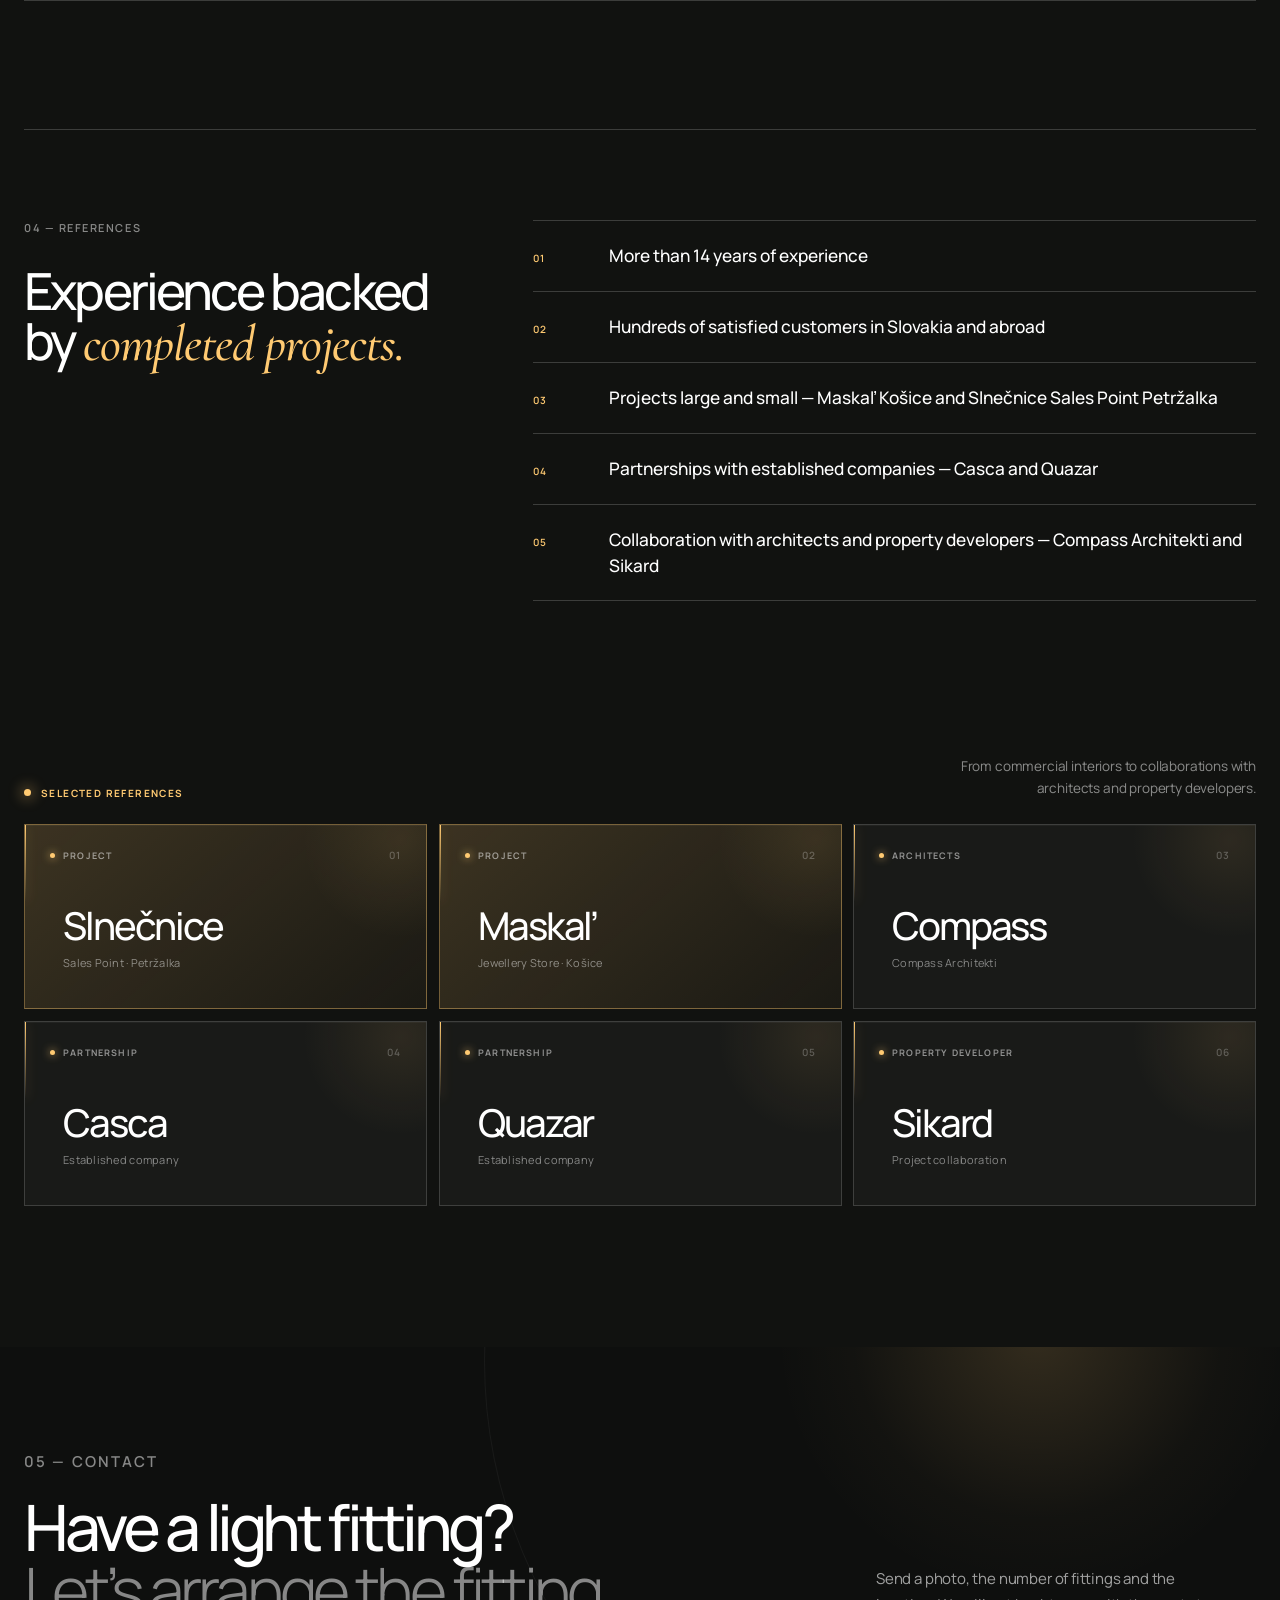
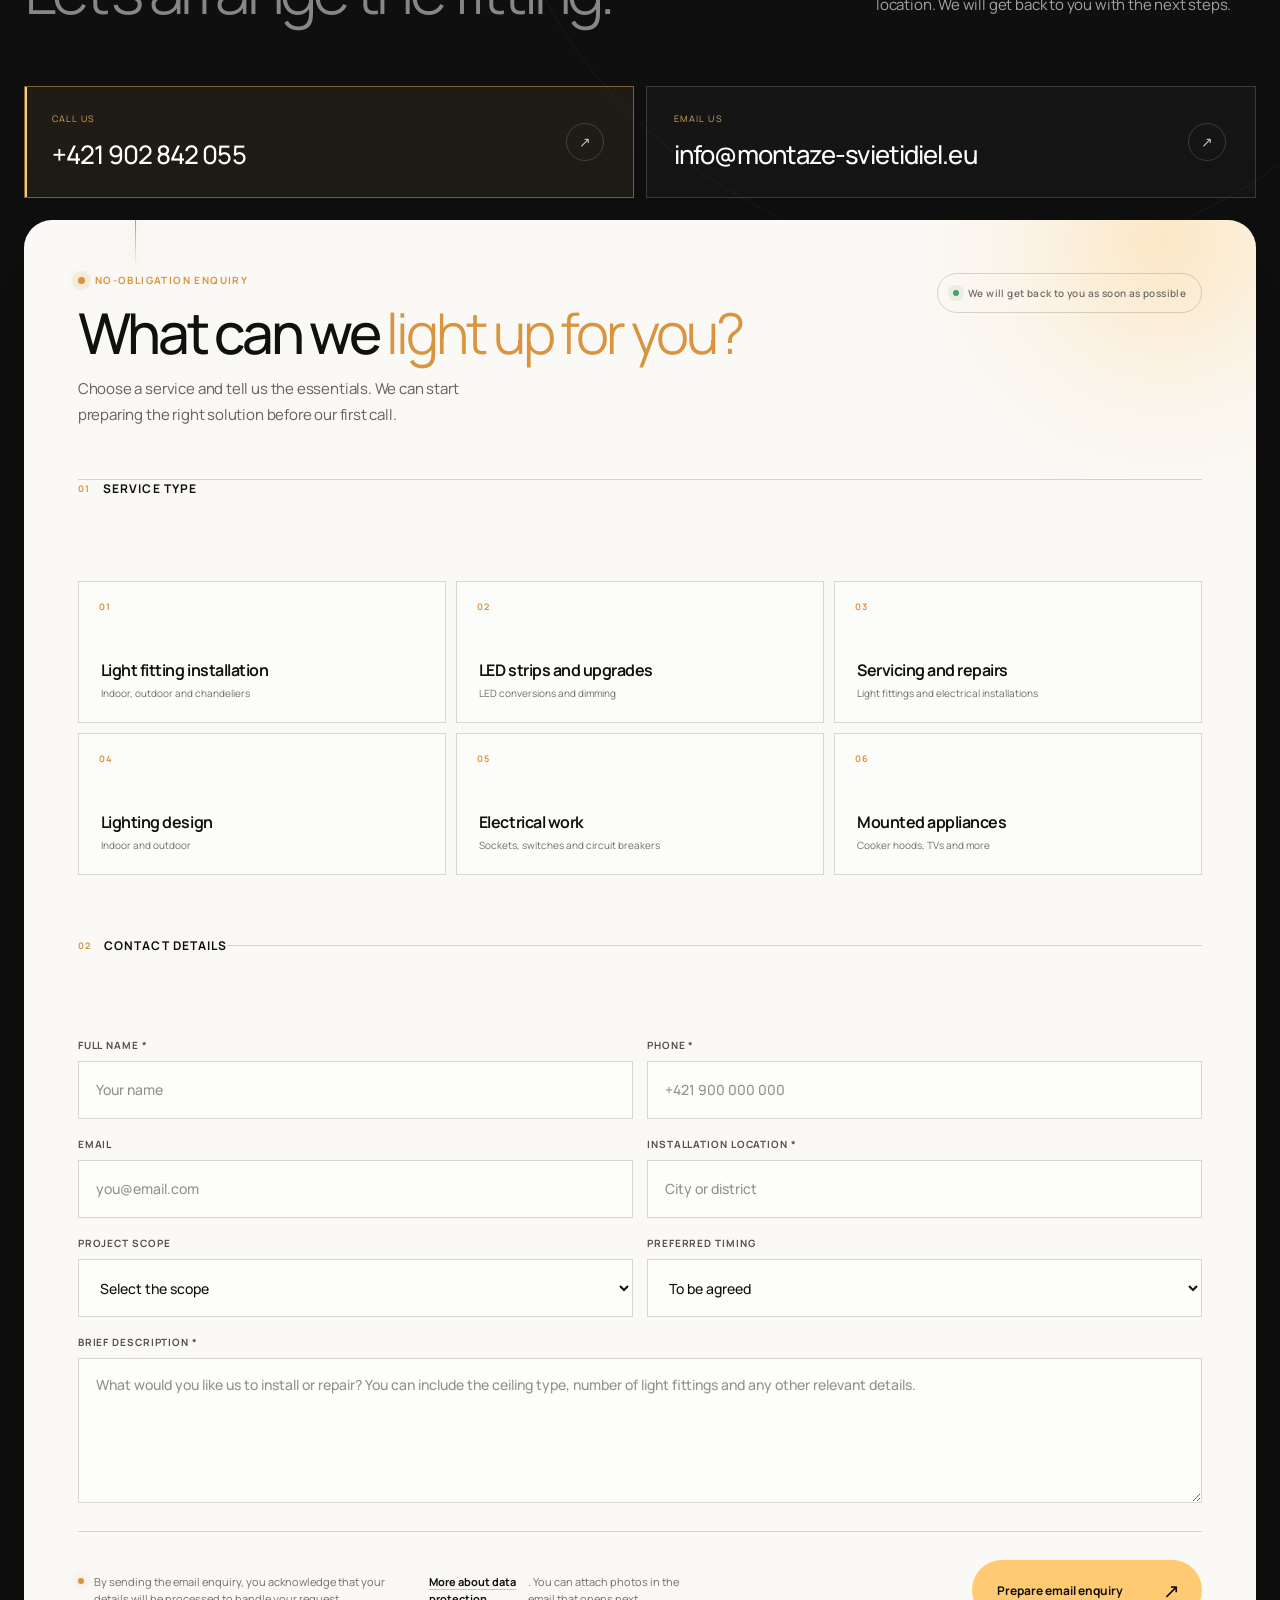
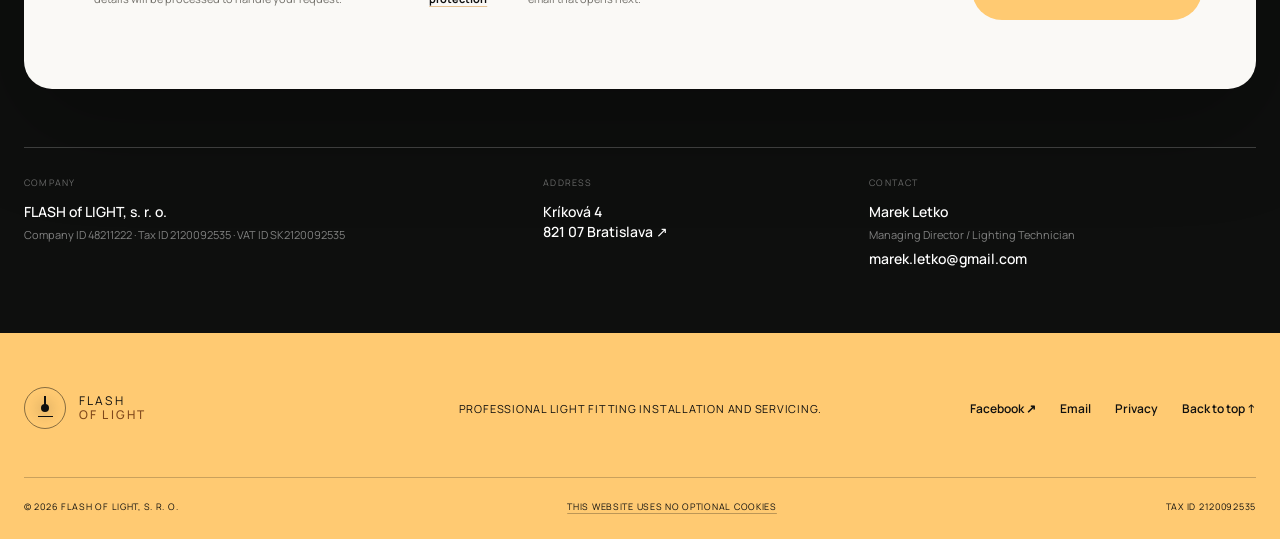
==== commit e15b3b4f: "Unify supporting text and compact contact" ====
--- a/en.html
+++ b/en.html
@@ -123,7 +123,7 @@
           <div class="hero-copy">
             <div class="hero-kicker"><span class="hero-kicker-bulb" aria-hidden="true"></span><span>Installation and servicing of all types of light fittings</span></div>
             <h1>Professional light fitting installation <em class="hero-title-accent">for every space.</em></h1>
-            <p>For more than 14 years, we have specialised in professional light fitting installation and servicing. We can also help you choose and source the right fittings.</p>
+            <p class="support-copy support-copy-light hero-support">For more than 14 years, we have specialised in professional light fitting installation and servicing. We can also help you choose and source the right fittings.</p>
             <div class="hero-actions">
               <a class="button button-primary" href="#kontakt">No-obligation consultation <span>↗</span></a>
               <a class="button button-ghost" href="#realizacie">View our work</a>
@@ -182,14 +182,14 @@
           <div class="section-heading reveal">
             <p class="section-label">01 — Services</p>
             <h2>Everything your<br><em>new lighting needs.</em></h2>
-            <p class="section-intro">We install and service every type of light fitting — from affordable solutions to high-end luxury pieces.</p>
+            <p class="section-intro support-copy">We install and service every type of light fitting — from affordable solutions to high-end luxury pieces.</p>
           </div>
 
           <div class="service-grid">
             <article class="service-card reveal">
               <div class="service-top"><span>01</span><i></i></div>
               <h3>Light fitting installation</h3>
-              <p>Professional installation of all types of light fittings for indoor and outdoor spaces.</p>
+              <p class="card-support">Professional installation of all types of light fittings for indoor and outdoor spaces.</p>
               <ul>
                 <li>Installation of indoor and outdoor light fittings</li>
                 <li>Installation of designer light fittings</li>
@@ -200,7 +200,7 @@
             <article class="service-card reveal">
               <div class="service-top"><span>02</span><i></i></div>
               <h3>LED technology</h3>
-              <p>Upgrades and wiring designed to improve energy efficiency, brightness, performance and ease of control.</p>
+              <p class="card-support">Upgrades and wiring designed to improve energy efficiency, brightness, performance and ease of control.</p>
               <ul>
                 <li>Installation and wiring of all types of LED strips</li>
                 <li>Conversion of existing light fittings to LED or other light sources</li>
@@ -211,7 +211,7 @@
             <article class="service-card reveal">
               <div class="service-top"><span>03</span><i></i></div>
               <h3>Servicing and electrical work</h3>
-              <p>Repairs and additional electrical work for safe and reliable operation.</p>
+              <p class="card-support">Repairs and additional electrical work for safe and reliable operation.</p>
               <ul>
                 <li>Repair and servicing of exclusive light fittings and electrical installations</li>
                 <li>Repair and installation of sockets, switches, junction boxes and circuit breakers</li>
@@ -222,7 +222,7 @@
             <article class="service-card reveal">
               <div class="service-top"><span>04</span><i></i></div>
               <h3>Design, sourcing and installation</h3>
-              <p>Expert advice from choosing the right solution through to safe on-site wiring.</p>
+              <p class="card-support">Expert advice from choosing the right solution through to safe on-site wiring.</p>
               <ul>
                 <li>Indoor and outdoor lighting design</li>
                 <li>Arranging the purchase and delivery of light fittings</li>
@@ -240,7 +240,7 @@
               <p class="section-label">02 — Our work</p>
               <h2>A result that<br><em>transforms the atmosphere.</em></h2>
             </div>
-            <p class="section-intro">A selection of completed installations — from minimalist LED lines to large crystal and pendant arrangements.</p>
+            <p class="section-intro support-copy">A selection of completed installations — from minimalist LED lines to large crystal and pendant arrangements.</p>
           </div>
 
           <div class="gallery-grid">
@@ -337,9 +337,9 @@
           <div class="about-copy reveal">
             <p class="section-label light">03 — About us</p>
             <h2>Experience<br><em>you can see.</em></h2>
-            <p class="about-lead">For more than 14 years, we have specialised in professional light fitting installation and servicing. We install and service all types of light fittings.</p>
-            <p>We have extensive experience installing light fittings in every category, from high-end and luxury pieces to affordable solutions, as well as a wide range of electrical systems including LED technology.</p>
-            <p>We can also advise you on choosing and purchasing chandeliers, light fittings, lamps, decorative lighting or LED strips. Our work with architects, private clients and businesses allows us to provide sound professional advice and consultations.</p>
+            <p class="about-lead support-copy support-copy-light">For more than 14 years, we have specialised in professional light fitting installation and servicing. We install and service all types of light fittings.</p>
+            <p class="support-copy support-copy-light">We have extensive experience installing light fittings in every category, from high-end and luxury pieces to affordable solutions, as well as a wide range of electrical systems including LED technology.</p>
+            <p class="support-copy support-copy-light">We can also advise you on choosing and purchasing chandeliers, light fittings, lamps, decorative lighting or LED strips. Our work with architects, private clients and businesses allows us to provide sound professional advice and consultations.</p>
 
             <div class="about-facts">
               <div><strong>14+</strong><span>years of experience</span></div>
@@ -352,9 +352,9 @@
         </div>
 
         <div class="shell compact-process reveal">
-          <div><span>01</span><strong>Get in touch</strong><p>Send us a photo or a brief description of your project.</p></div>
-          <div><span>02</span><strong>We agree on the solution</strong><p>Technical approach, scope and schedule.</p></div>
-          <div><span>03</span><strong>We install it</strong><p>Cleanly, safely and with a final quality check.</p></div>
+          <div><span>01</span><strong>Get in touch</strong><p class="card-support">Send us a photo or a brief description of your project.</p></div>
+          <div><span>02</span><strong>We agree on the solution</strong><p class="card-support">Technical approach, scope and schedule.</p></div>
+          <div><span>03</span><strong>We install it</strong><p class="card-support">Cleanly, safely and with a final quality check.</p></div>
         </div>
 
         <div class="shell reference-panel reveal" id="referencie">
@@ -373,7 +373,7 @@
           <div class="client-showcase">
             <div class="client-showcase-intro">
               <span><i></i> Selected references</span>
-              <p>From commercial interiors to collaborations with architects and property developers.</p>
+              <p class="support-copy support-copy-light">From commercial interiors to collaborations with architects and property developers.</p>
             </div>
 
             <div class="client-grid">
@@ -417,8 +417,8 @@
         <div class="shell contact-inner">
           <div class="contact-heading reveal">
             <p class="section-label light">05 — Contact</p>
-            <h2>Have a light fitting?<br><em>We have the solution.</em></h2>
-            <p>Send us a photo or a short description. We will get back to you and agree on the next steps.</p>
+            <h2>Have a light fitting?<br><em>Let’s arrange the fitting.</em></h2>
+            <p class="support-copy support-copy-light">Send a photo, the number of fittings and the location. We will get back to you with the next steps.</p>
           </div>
 
           <div class="contact-actions reveal">
@@ -435,7 +435,7 @@
               <div>
                 <span class="form-kicker"><i></i> No-obligation enquiry</span>
                 <h3 id="form-title">What can we <em>light up for you?</em></h3>
-                <p>Choose a service and tell us the essentials. We can start preparing the right solution before our first call.</p>
+                <p class="support-copy">Choose a service and tell us the essentials. We can start preparing the right solution before our first call.</p>
               </div>
               <span class="form-response"><i></i> We will get back to you as soon as possible</span>
             </div>
--- a/styles.css
+++ b/styles.css
@@ -39,6 +39,13 @@
   --line: rgba(16, 16, 15, .16);
   --warm: #ffca72;
   --warm-dark: #d8943f;
+  --support-size: clamp(15px, 1.05vw, 17px);
+  --support-leading: 1.72;
+  --detail-size: clamp(13.5px, .92vw, 15px);
+  --detail-leading: 1.66;
+  --support-paper: #68655f;
+  --support-dark: rgba(255, 255, 255, .6);
+  --detail-dark: rgba(255, 255, 255, .5);
   --font-sans: "Manrope", "Segoe UI", Arial, sans-serif;
   --font-display: "Cormorant Garamond", Georgia, "Times New Roman", serif;
   --font-mono: "Manrope", "Segoe UI", Arial, sans-serif;
@@ -259,7 +266,25 @@
   letter-spacing: -.035em;
 }
 .section-heading { margin-bottom: clamp(66px, 8vw, 112px); }
-.section-intro { color: var(--muted); font-size: clamp(16px, 1.4vw, 20px); line-height: 1.65; }
+.section-intro { color: var(--support-paper); }
+.support-copy {
+  max-inline-size: 44ch;
+  margin: 0;
+  color: var(--support-paper);
+  font-size: var(--support-size);
+  font-weight: 420;
+  letter-spacing: -.012em;
+  line-height: var(--support-leading);
+}
+.support-copy-light { color: var(--support-dark); }
+.card-support {
+  max-inline-size: 52ch;
+  margin: 0;
+  font-size: var(--detail-size);
+  font-weight: 400;
+  letter-spacing: -.006em;
+  line-height: var(--detail-leading);
+}
 
 /* Header and hero */
 .hero {
@@ -522,11 +547,13 @@
   -webkit-text-fill-color: transparent;
 }
 .hero-copy > p {
-  max-width: 570px;
-  margin: 39px 0 0;
-  color: rgba(255, 255, 255, .62);
-  font-size: clamp(15px, 1.22vw, 18px);
-  line-height: 1.68;
+  max-width: 50ch;
+  margin: 36px 0 0;
+  color: var(--support-dark);
+  font-size: var(--support-size);
+  font-weight: 420;
+  letter-spacing: -.012em;
+  line-height: var(--support-leading);
   animation: hero-in .9s .32s cubic-bezier(.22, 1, .36, 1) both;
 }
 .hero-actions { display: flex; flex-wrap: wrap; gap: 13px; margin-top: 40px; animation: hero-in .9s .44s cubic-bezier(.22, 1, .36, 1) both; }
@@ -858,7 +885,7 @@
 .service-top i::after { width: 1px; height: 10px; }
 .service-card:hover .service-top { color: var(--warm); }
 .service-card h3 { margin: 0 0 18px; font-size: clamp(25px, 2.1vw, 34px); font-weight: 520; letter-spacing: -.04em; }
-.service-card > p { margin: 0; color: var(--muted); font-size: 15px; line-height: 1.6; transition: color .35s ease; }
+.service-card > p { margin: 0; color: var(--support-paper); font-size: var(--detail-size); line-height: var(--detail-leading); transition: color .35s ease; }
 .service-card:hover > p { color: rgba(255, 255, 255, .64); }
 .service-card ul { display: grid; gap: 9px; margin: 27px 0 0; padding: 0; list-style: none; }
 .service-card li { position: relative; padding-left: 17px; color: var(--muted); font-size: 12px; line-height: 1.45; transition: color .35s ease; }
@@ -1060,8 +1087,8 @@
 .about-media-label strong { font-size: 18px; font-weight: 600; }
 .about-copy { max-width: 670px; }
 .about-copy h2 { font-size: clamp(52px, 5.8vw, 88px); }
-.about-lead { margin: 42px 0 19px; font-size: clamp(19px, 1.8vw, 25px); font-weight: 470; letter-spacing: -.025em; line-height: 1.48; }
-.about-copy > p:not(.section-label):not(.about-lead) { max-width: 600px; margin: 0; color: rgba(255, 255, 255, .54); font-size: 16px; line-height: 1.72; }
+.about-lead { max-width: 44ch; margin: 39px 0 20px; color: rgba(255, 255, 255, .68); font-size: var(--support-size); font-weight: 470; letter-spacing: -.012em; line-height: var(--support-leading); }
+.about-copy > p:not(.section-label):not(.about-lead) { max-width: 52ch; margin: 0; color: var(--detail-dark); font-size: var(--detail-size); line-height: var(--detail-leading); }
 .about-copy > p:not(.section-label):not(.about-lead) + p { margin-top: 16px; }
 .about-facts { display: grid; grid-template-columns: repeat(3, 1fr); margin-top: 38px; padding-block: 26px; border-top: 1px solid rgba(255, 255, 255, .18); border-bottom: 1px solid rgba(255, 255, 255, .18); }
 .about-facts > div { display: flex; flex-direction: column; gap: 7px; padding-right: 16px; }
@@ -1074,7 +1101,7 @@
 .compact-process > div { min-height: 190px; padding: 28px; border-right: 1px solid rgba(255, 255, 255, .18); border-bottom: 1px solid rgba(255, 255, 255, .18); }
 .compact-process span { display: block; margin-bottom: 38px; color: var(--warm); font-family: var(--font-mono); font-size: 10px; }
 .compact-process strong { display: block; margin-bottom: 10px; font-size: 21px; font-weight: 530; letter-spacing: -.03em; }
-.compact-process p { max-width: 300px; margin: 0; color: rgba(255, 255, 255, .43); font-size: 13px; line-height: 1.55; }
+.compact-process p { max-width: 300px; margin: 0; color: var(--detail-dark); font-size: var(--detail-size); line-height: var(--detail-leading); }
 .reference-panel {
   display: grid;
   grid-template-columns: minmax(280px, .72fr) minmax(0, 1.28fr);
@@ -1130,7 +1157,7 @@
   box-shadow: 0 0 13px 4px rgba(255, 202, 114, .28);
   animation: brand-flicker 7.5s ease-in-out infinite;
 }
-.client-showcase-intro p { max-width: 520px; margin: 0; color: rgba(255, 255, 255, .48); font-size: 14px; line-height: 1.6; text-align: right; }
+.client-showcase-intro p { max-width: 42ch; margin: 0; color: var(--detail-dark); font-size: var(--detail-size); line-height: var(--detail-leading); text-align: right; }
 .client-grid { display: grid; grid-template-columns: repeat(3, 1fr); gap: 12px; }
 .client-card {
   position: relative;
@@ -1185,7 +1212,7 @@
 .client-card > small { position: relative; margin-top: 10px; color: rgba(255, 255, 255, .48); font-size: 11px; letter-spacing: .025em; }
 
 /* Contact */
-.contact { position: relative; overflow: hidden; padding-block: clamp(100px, 11vw, 170px) 70px; background: #0e0f0e; color: #fff; }
+.contact { position: relative; overflow: hidden; padding-block: clamp(88px, 8vw, 124px) 64px; background: #0e0f0e; color: #fff; }
 .contact::before {
   content: "";
   position: absolute;
@@ -1195,43 +1222,73 @@
   height: 78vw;
   border: 1px solid rgba(255, 255, 255, .1);
   border-radius: 50%;
+  opacity: .48;
 }
 .contact-glow {
   position: absolute;
   top: -22vw;
   right: -2vw;
-  width: 52vw;
-  height: 52vw;
+  width: 42vw;
+  height: 42vw;
   border-radius: 50%;
   background: radial-gradient(circle, rgba(255, 202, 114, .27), rgba(255, 202, 114, .04) 48%, transparent 69%);
+  opacity: .58;
   animation: breathe 5s ease-in-out infinite;
 }
 .contact-inner { position: relative; z-index: 1; }
-.contact-heading { display: grid; grid-template-columns: 1.3fr .7fr; align-items: end; gap: 80px; }
+.contact-heading {
+  display: grid;
+  grid-template-columns: minmax(0, 1fr) minmax(280px, 380px);
+  align-items: end;
+  column-gap: clamp(44px, 7vw, 100px);
+  row-gap: 20px;
+}
 .contact-heading .section-label { grid-column: 1 / -1; margin-bottom: 0; }
-.contact-heading h2 { max-width: 940px; font-size: clamp(58px, 7.4vw, 110px); }
-.contact-heading > p { max-width: 400px; margin: 0 0 6px; color: rgba(255, 255, 255, .58); font-size: 17px; line-height: 1.65; }
-.contact-actions { display: grid; grid-template-columns: 1fr 1fr; gap: 16px; margin-top: clamp(65px, 8vw, 110px); }
+.contact-heading h2 { max-width: 760px; font-size: clamp(46px, 5vw, 72px); line-height: .99; }
+.contact-heading h2 em {
+  color: rgba(255, 255, 255, .5);
+  font-family: var(--font-sans);
+  font-style: normal;
+  font-weight: 320;
+  letter-spacing: -.06em;
+}
+.contact-heading > p { max-width: 40ch; margin: 0 0 4px; color: var(--support-dark); font-size: var(--support-size); line-height: var(--support-leading); }
+.contact-actions { display: grid; grid-template-columns: 1fr 1fr; gap: 12px; margin-top: clamp(40px, 5vw, 64px); }
 .contact-card {
   position: relative;
-  display: flex;
-  flex-direction: column;
-  justify-content: center;
-  min-height: 190px;
-  padding: clamp(28px, 3.2vw, 48px);
-  border: 1px solid rgba(255, 255, 255, .2);
-  transition: background .3s ease, color .3s ease, transform .3s ease;
-}
-.contact-card:hover { background: #fff; color: var(--ink); transform: translateY(-4px); }
-.contact-card.contact-phone { background: var(--warm); color: var(--ink); }
-.contact-card.contact-phone:hover { background: #fff; }
-.contact-card small { margin-bottom: 18px; color: currentColor; font-family: var(--font-mono); font-size: 9px; letter-spacing: .14em; opacity: .62; text-transform: uppercase; }
-.contact-card strong { overflow-wrap: anywhere; font-size: clamp(22px, 3vw, 42px); font-weight: 520; letter-spacing: -.05em; }
-.contact-card > span { position: absolute; top: 34px; right: 34px; font-size: 24px; }
+  display: grid;
+  grid-template-columns: minmax(0, 1fr) 40px;
+  grid-template-rows: auto auto;
+  align-items: center;
+  min-height: 112px;
+  padding: 23px 27px;
+  border: 1px solid rgba(255, 255, 255, .16);
+  background: rgba(255, 255, 255, .025);
+  color: #fff;
+  transition: border-color .25s ease, background .25s ease, transform .25s ease;
+}
+.contact-card:hover,
+.contact-card.contact-phone:hover { border-color: rgba(255, 202, 114, .55); background: rgba(255, 255, 255, .07); color: #fff; transform: translateY(-2px); }
+.contact-card.contact-phone { border-color: rgba(255, 202, 114, .4); background: rgba(255, 202, 114, .07); color: #fff; box-shadow: inset 2px 0 0 var(--warm); }
+.contact-card small { grid-column: 1; margin: 0 0 8px; color: var(--warm); font-family: var(--font-mono); font-size: 9px; letter-spacing: .12em; opacity: .8; text-transform: uppercase; }
+.contact-card strong { grid-column: 1; overflow-wrap: anywhere; font-size: clamp(20px, 2vw, 30px); font-weight: 500; letter-spacing: -.035em; }
+.contact-card > span {
+  position: static;
+  grid-column: 2;
+  grid-row: 1 / 3;
+  display: grid;
+  width: 38px;
+  height: 38px;
+  border: 1px solid rgba(255, 255, 255, .22);
+  border-radius: 50%;
+  place-items: center;
+  font-size: 14px;
+  opacity: .72;
+}
 .inquiry-form {
   position: relative;
   margin-top: 22px;
-  padding: clamp(34px, 5vw, 72px);
+  padding: clamp(32px, 4.2vw, 60px);
   overflow: hidden;
   border-radius: 28px;
   background: var(--paper-light);
@@ -1266,16 +1323,16 @@
   display: grid;
   grid-template-columns: 1fr auto;
   align-items: start;
-  gap: 42px;
-  padding-bottom: clamp(34px, 5vw, 62px);
+  gap: 36px;
+  padding-bottom: clamp(32px, 4vw, 52px);
   border-bottom: 1px solid var(--line);
 }
 .form-intro > div { max-width: 790px; }
 .form-kicker { display: flex; align-items: center; gap: 10px; color: var(--warm-dark); font-size: 10px; font-weight: 700; letter-spacing: .14em; text-transform: uppercase; }
 .form-kicker i { width: 7px; height: 7px; border-radius: 50%; background: var(--warm-dark); box-shadow: 0 0 0 6px rgba(216, 148, 63, .1), 0 0 13px rgba(216, 148, 63, .46); }
-.form-intro h3 { margin: 18px 0 16px; font-size: clamp(39px, 5vw, 68px); font-weight: 500; letter-spacing: -.06em; line-height: .96; }
-.form-intro h3 em { color: var(--warm-dark); font-family: var(--font-display); font-weight: 500; letter-spacing: -.025em; }
-.form-intro p { max-width: 670px; margin: 0; color: var(--muted); font-size: 15px; line-height: 1.65; }
+.form-intro h3 { margin: 18px 0 16px; font-size: clamp(36px, 4.4vw, 60px); font-weight: 500; letter-spacing: -.06em; line-height: .98; }
+.form-intro h3 em { color: var(--warm-dark); font-family: var(--font-sans); font-style: normal; font-weight: 350; letter-spacing: -.055em; }
+.form-intro p { max-width: 44ch; margin: 0; color: var(--support-paper); font-size: var(--support-size); line-height: var(--support-leading); }
 .form-response { display: flex; align-items: center; gap: 9px; padding: 12px 15px; border: 1px solid var(--line); border-radius: 999px; color: var(--muted); font-size: 10px; font-weight: 600; letter-spacing: .04em; white-space: nowrap; }
 .form-response i { width: 6px; height: 6px; border-radius: 50%; background: #4f9f68; box-shadow: 0 0 0 5px rgba(79, 159, 104, .1); }
 .form-section { position: relative; z-index: 1; min-width: 0; margin: 0; padding: clamp(36px, 5vw, 62px) 0 0; border: 0; }
@@ -1503,8 +1560,8 @@
   .hero-content { grid-template-columns: minmax(0, 1fr) minmax(390px, .8fr); }
   .lamp-assembly { --lamp-scale: .84; }
   .services .section-heading,
-  .gallery-heading,
-  .contact-heading { grid-template-columns: 1.2fr .8fr; gap: 50px; }
+  .gallery-heading { grid-template-columns: 1.2fr .8fr; gap: 50px; }
+  .contact-heading { grid-template-columns: minmax(0, 1fr) minmax(260px, 350px); column-gap: 50px; }
   .about-grid { gap: 68px; }
   .about-media,
   .about-media video { min-height: 620px; }
@@ -1523,8 +1580,8 @@
   .scene-chip-top { right: 6%; }
   .scene-chip-bottom { left: 8%; }
   .services .section-heading,
-  .gallery-heading,
-  .contact-heading { grid-template-columns: 1fr; gap: 32px; }
+  .gallery-heading { grid-template-columns: 1fr; gap: 32px; }
+  .contact-heading { grid-template-columns: 1fr; gap: 22px; }
   .services .section-label,
   .contact-heading .section-label { margin-bottom: 0; }
   .services .section-intro,
@@ -1555,6 +1612,7 @@
 }
 
 @media (max-width: 640px) {
+  :root { --support-size: 15px; --support-leading: 1.68; --detail-size: 14px; --detail-leading: 1.62; }
   .shell { width: min(100% - 32px, 1380px); }
   .section { padding-block: 90px; }
   .site-header { min-height: 82px; }
@@ -1569,7 +1627,7 @@
   h1 em { white-space: normal; }
   .hero-copy h1 .hero-title-accent { max-width: 100%; margin: 10px 0 0; font-size: .8em; white-space: normal; }
   h2 { font-size: clamp(44px, 13.5vw, 62px); }
-  .hero-copy > p { margin-top: 26px; font-size: 16px; }
+  .hero-copy > p { margin-top: 26px; }
   .hero-actions { align-items: stretch; flex-direction: column; margin-top: 30px; }
   .button { width: 100%; }
   .hero-footer > span:last-child { display: none; }
@@ -1617,10 +1675,11 @@
   .client-showcase-intro p { text-align: left; }
   .client-grid { grid-template-columns: 1fr; }
   .client-card { min-height: 165px; }
-  .contact { padding-bottom: 58px; }
-  .contact-heading h2 { font-size: clamp(52px, 15.7vw, 76px); }
-  .contact-card { min-height: 150px; padding: 26px; }
-  .contact-card > span { top: 25px; right: 25px; }
+  .contact { padding: 80px 0 52px; }
+  .contact-heading h2 { font-size: clamp(40px, 12vw, 58px); }
+  .contact-card { min-height: 96px; padding: 20px; }
+  .contact-card strong { font-size: clamp(18px, 5vw, 24px); }
+  .contact-card > span { width: 34px; height: 34px; }
   .inquiry-form { padding: 29px 20px 34px; border-radius: 20px; }
   .form-intro { gap: 24px; }
   .form-response { align-items: flex-start; white-space: normal; }
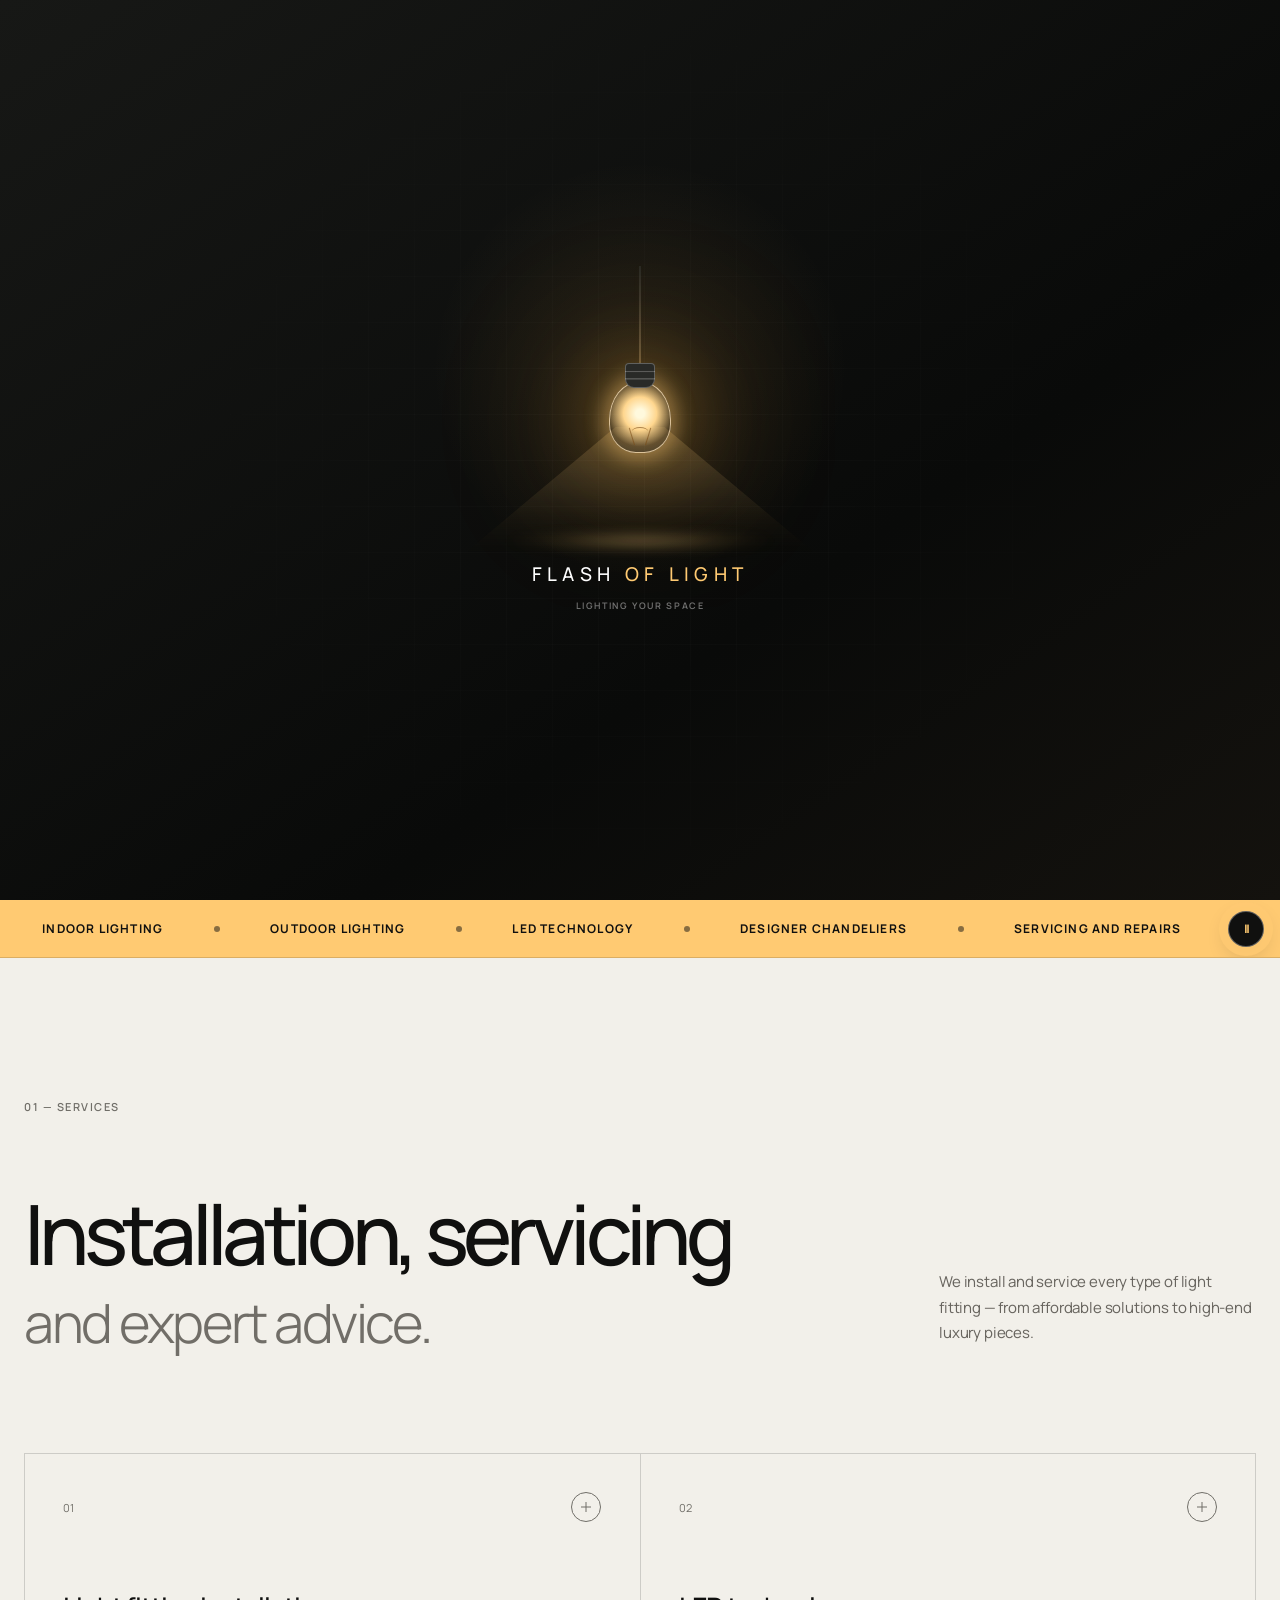
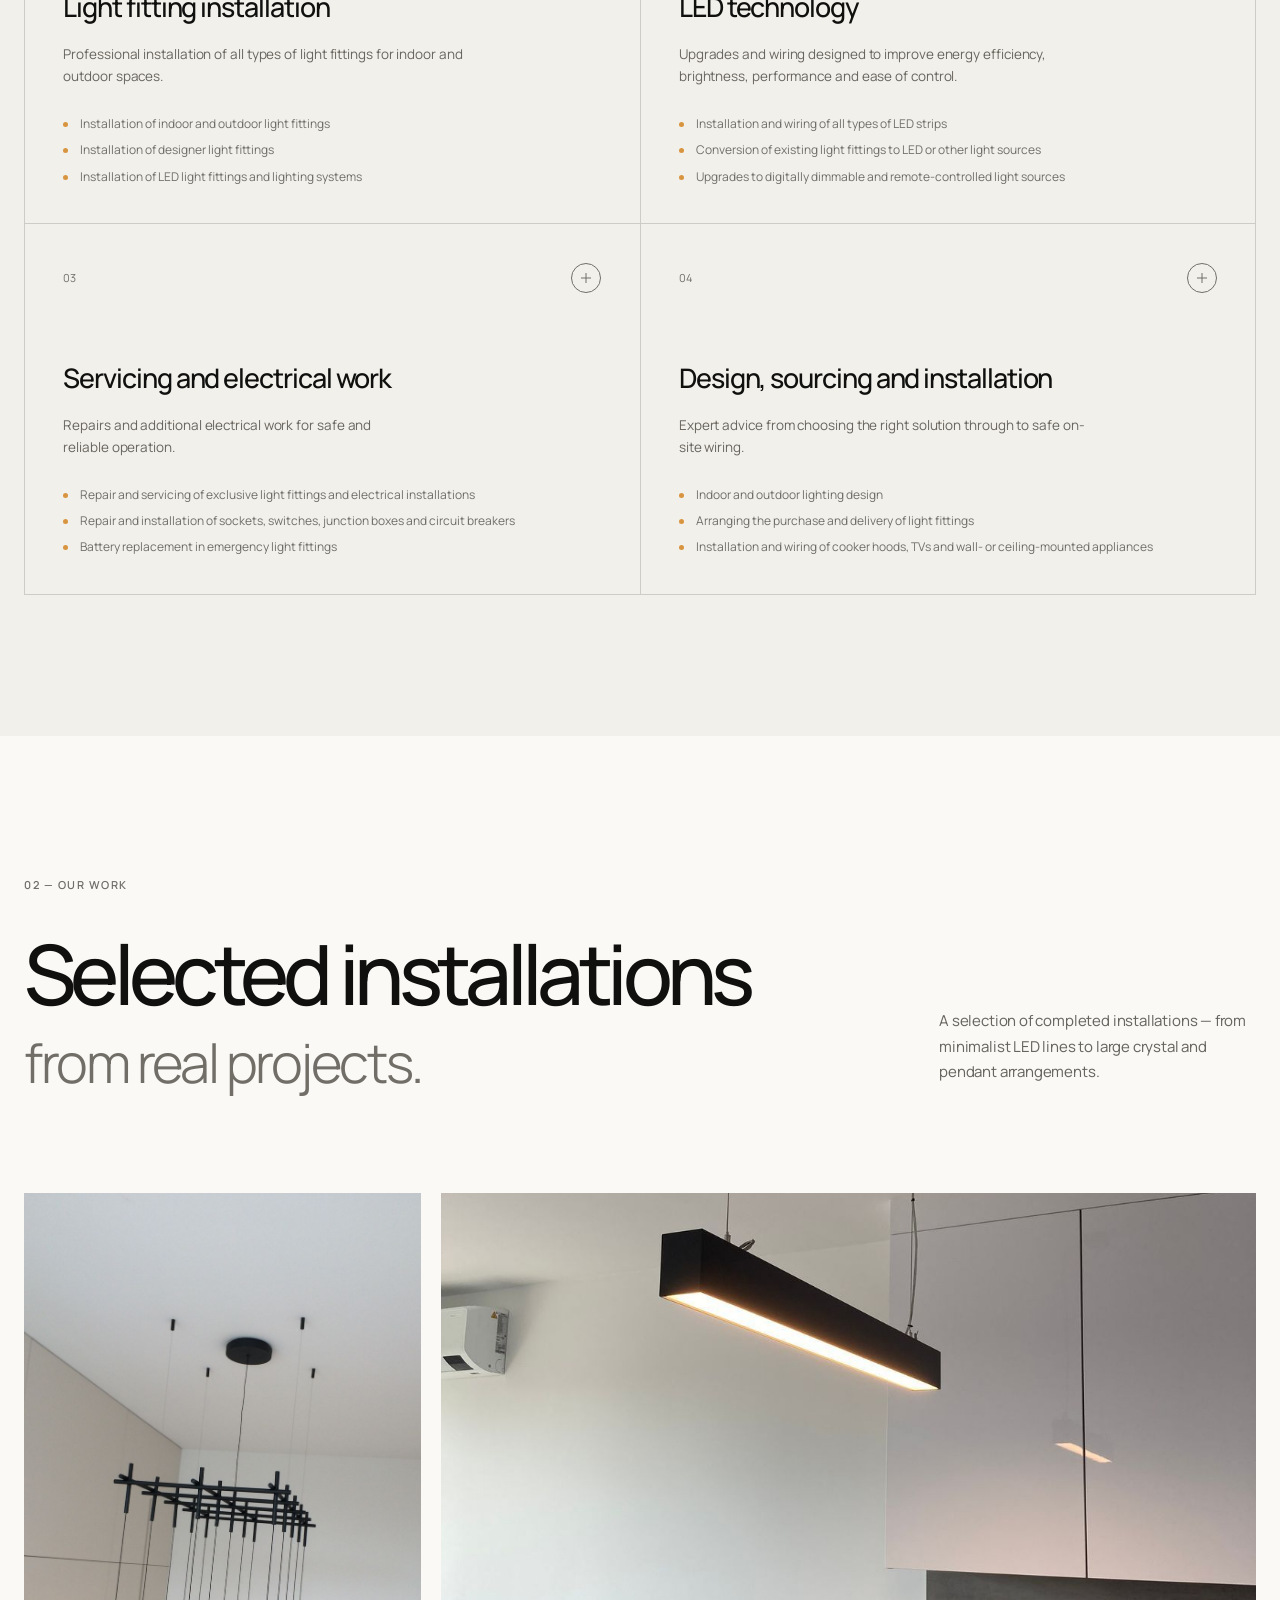
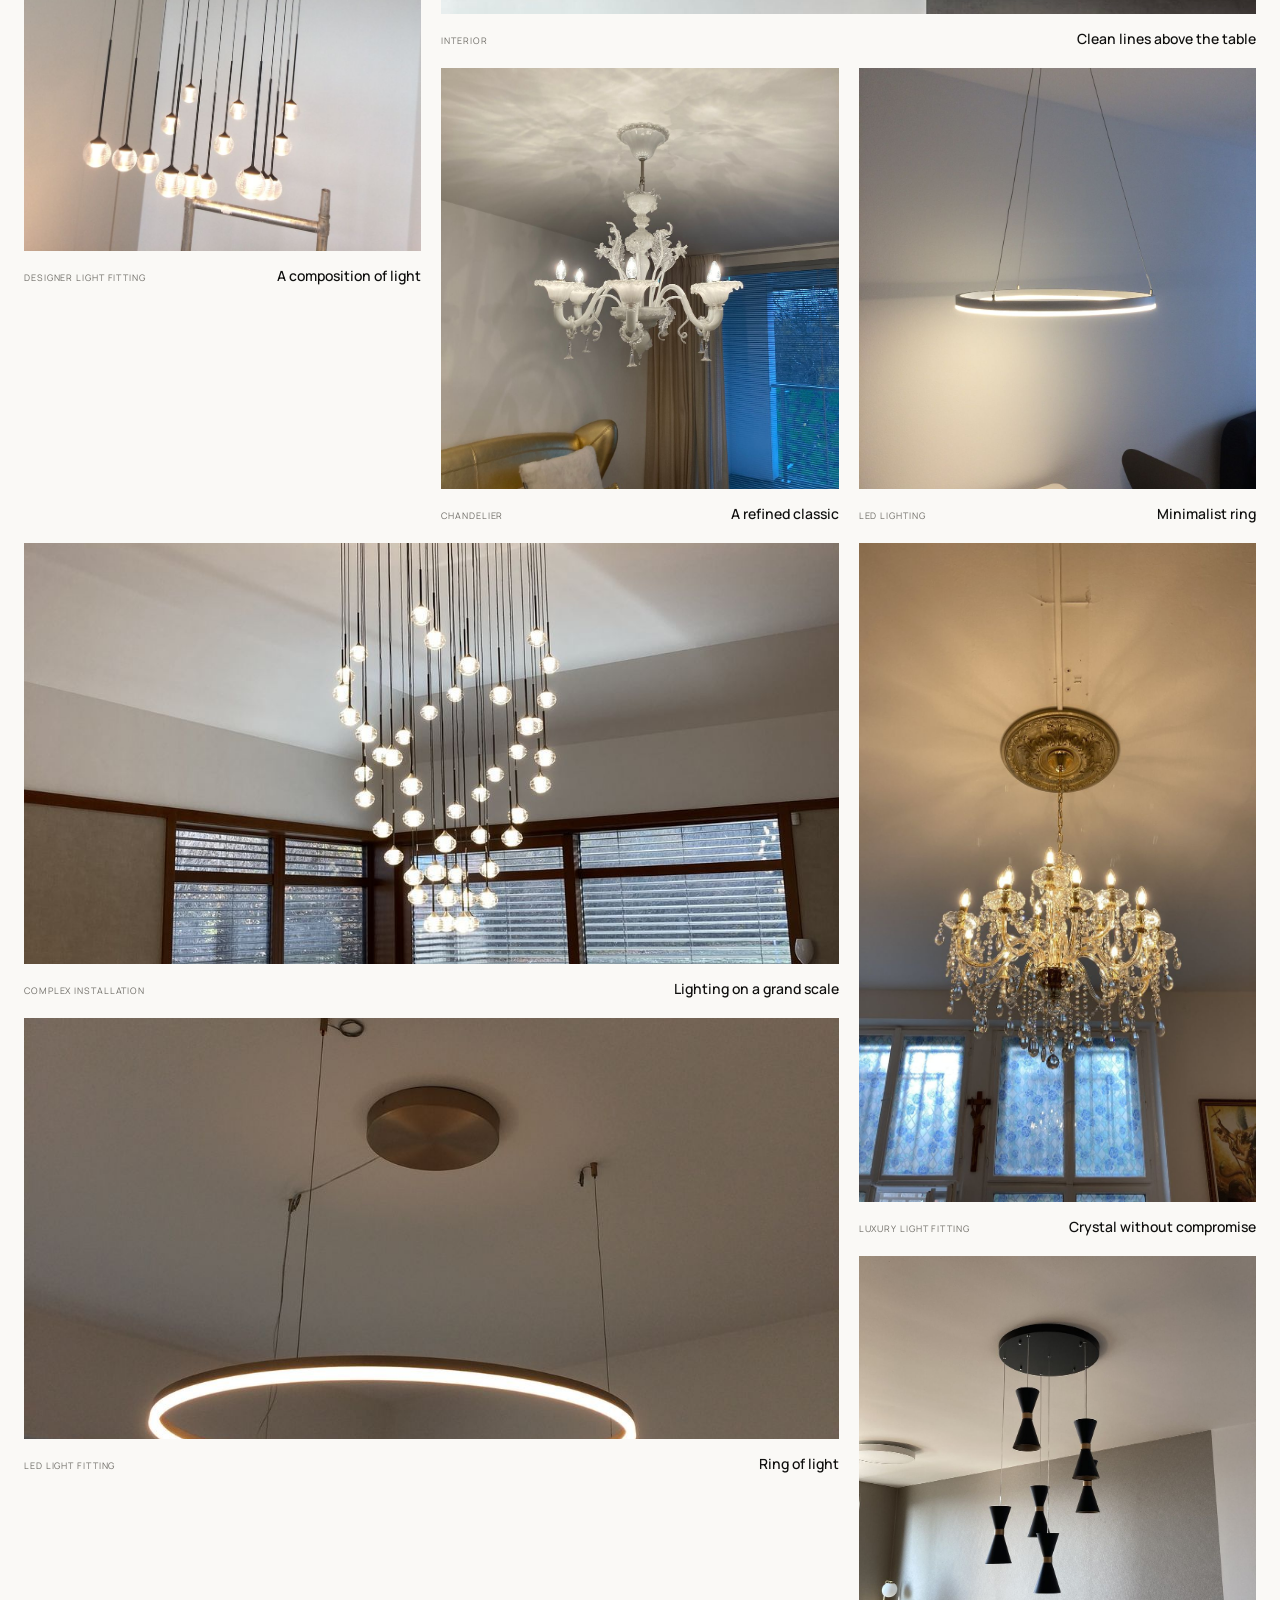
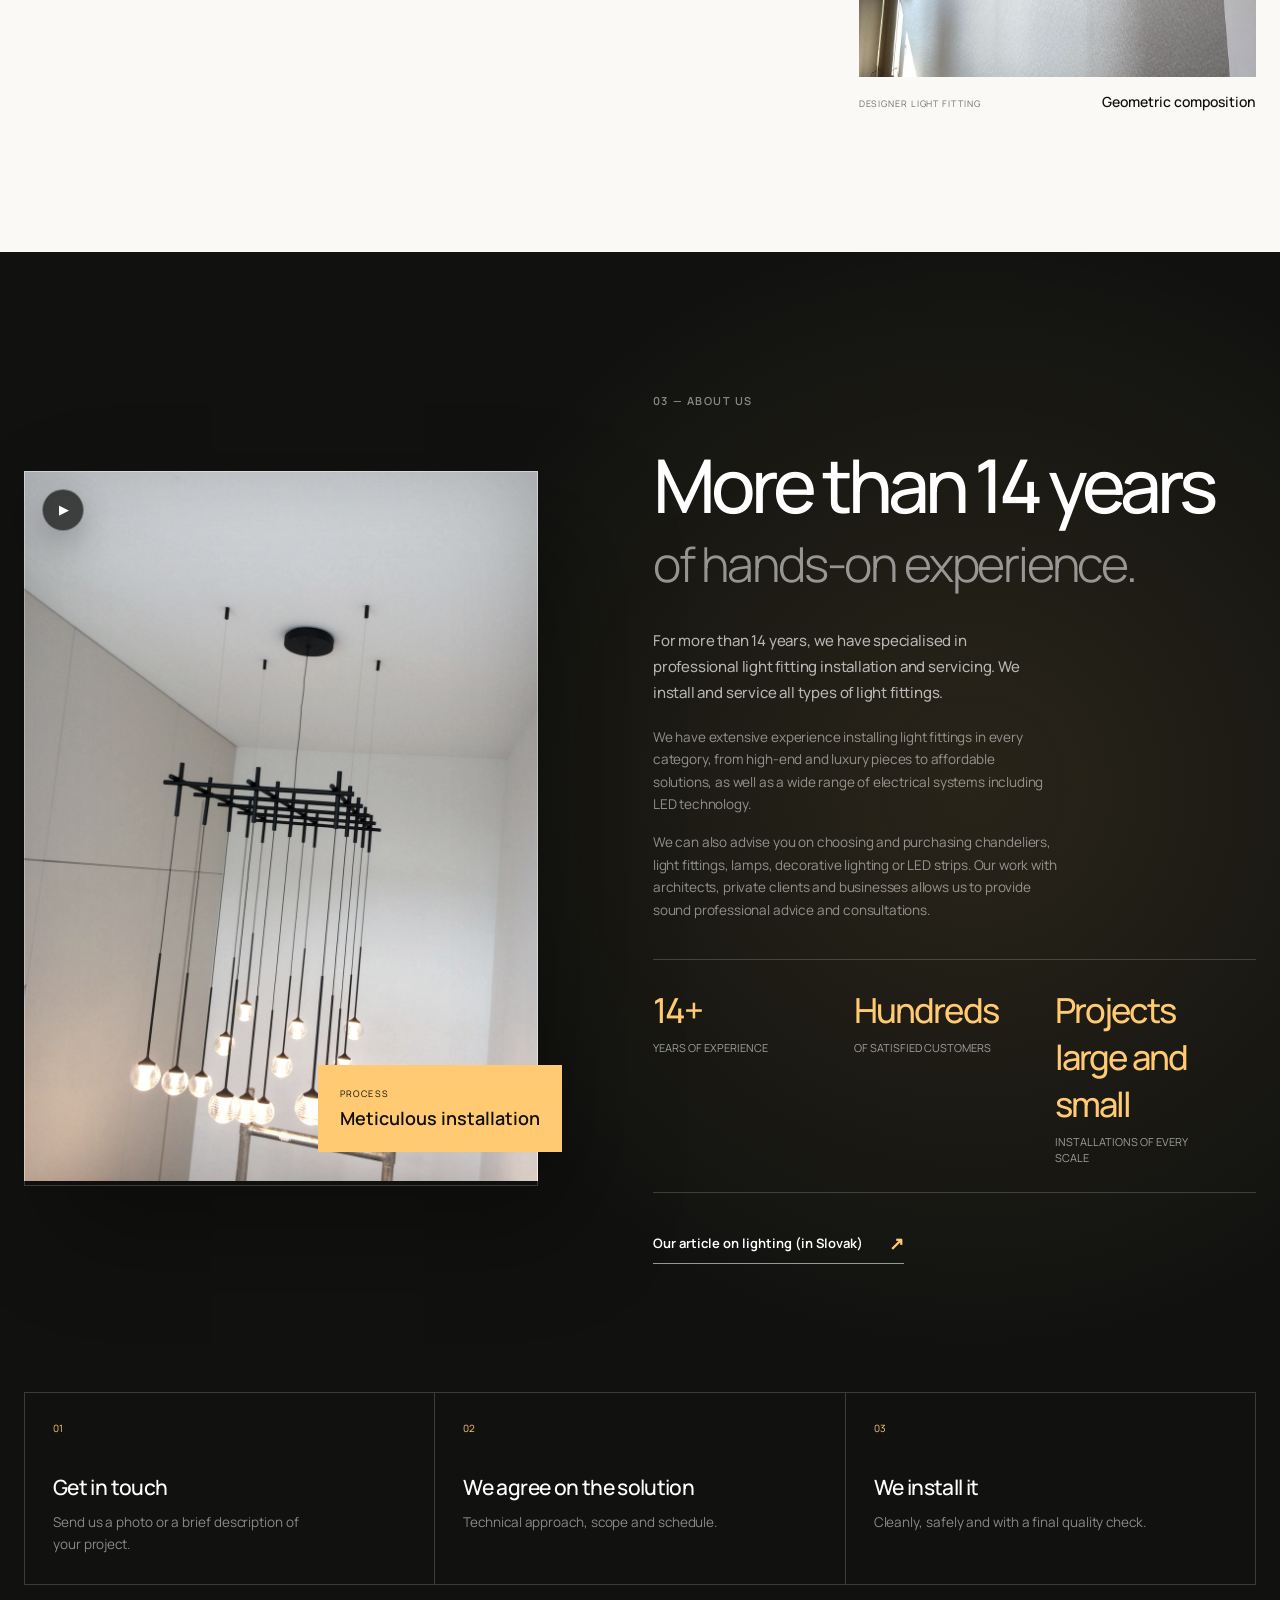
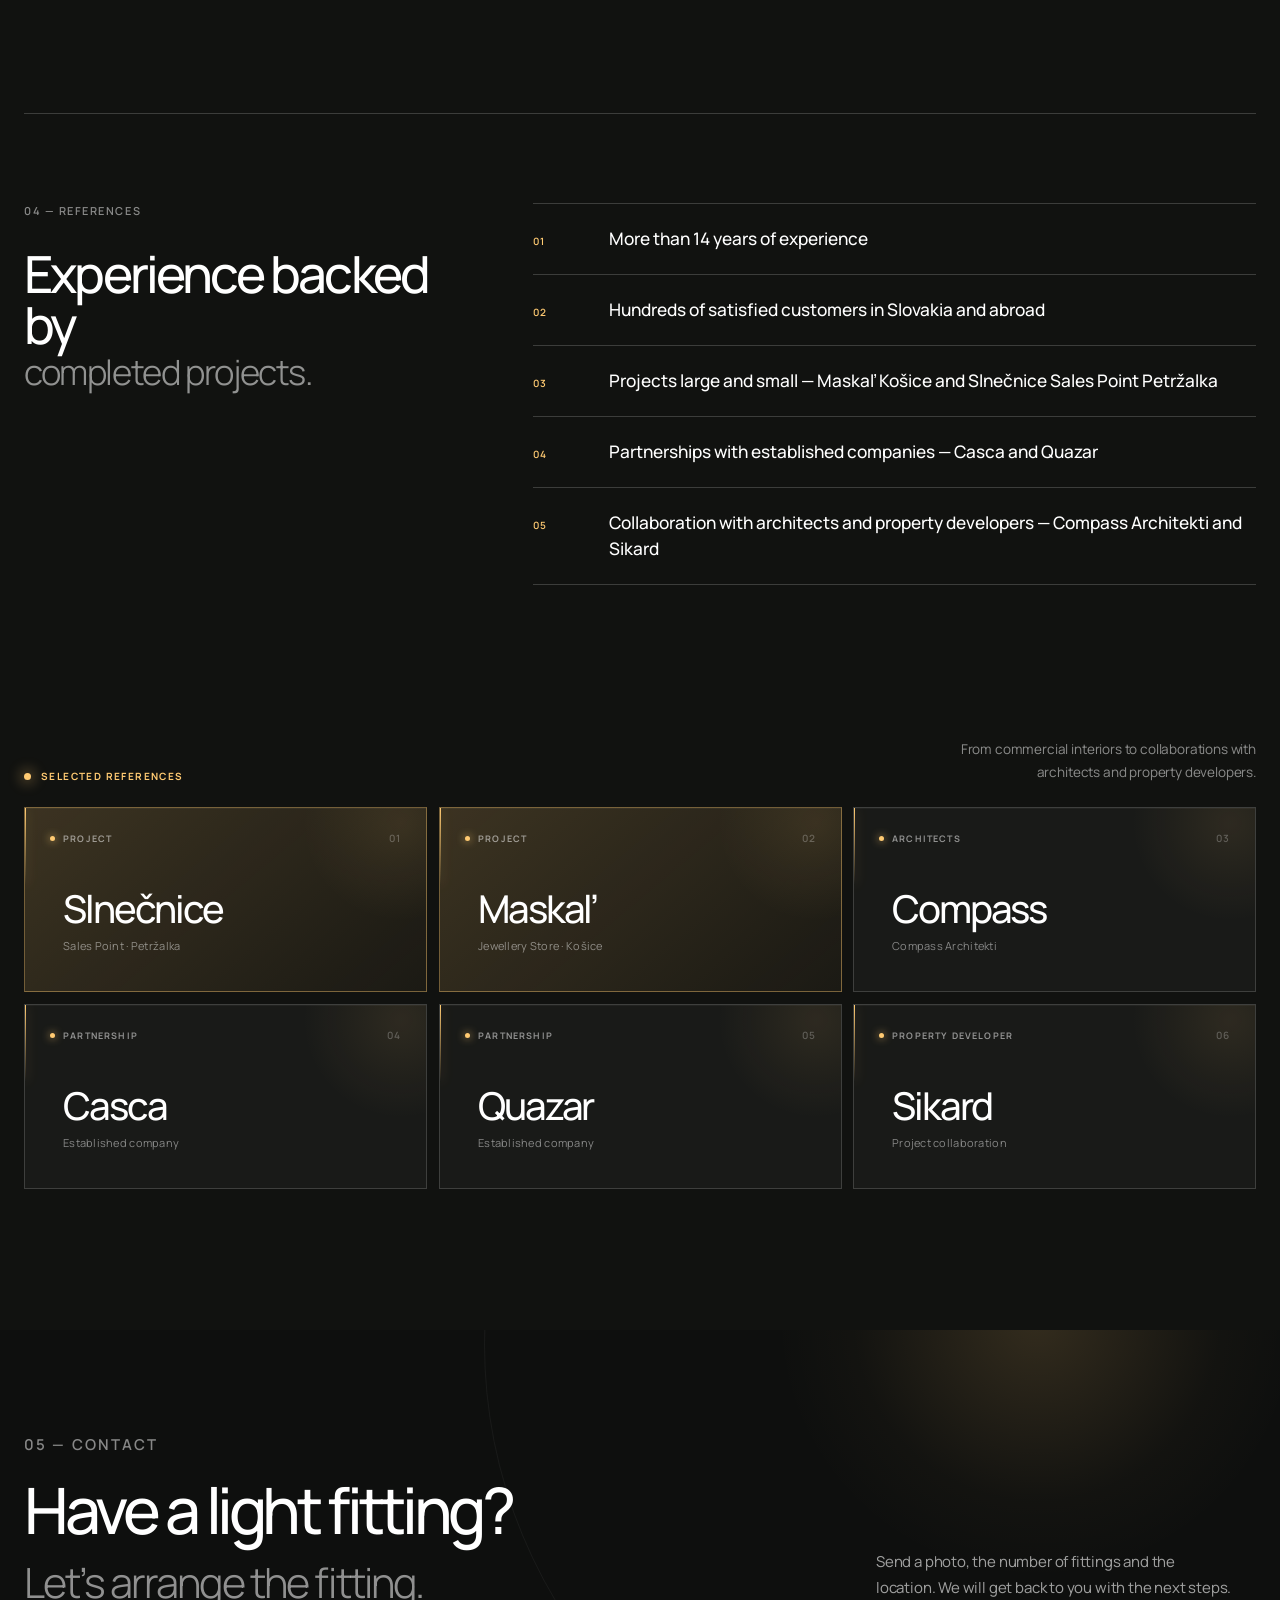
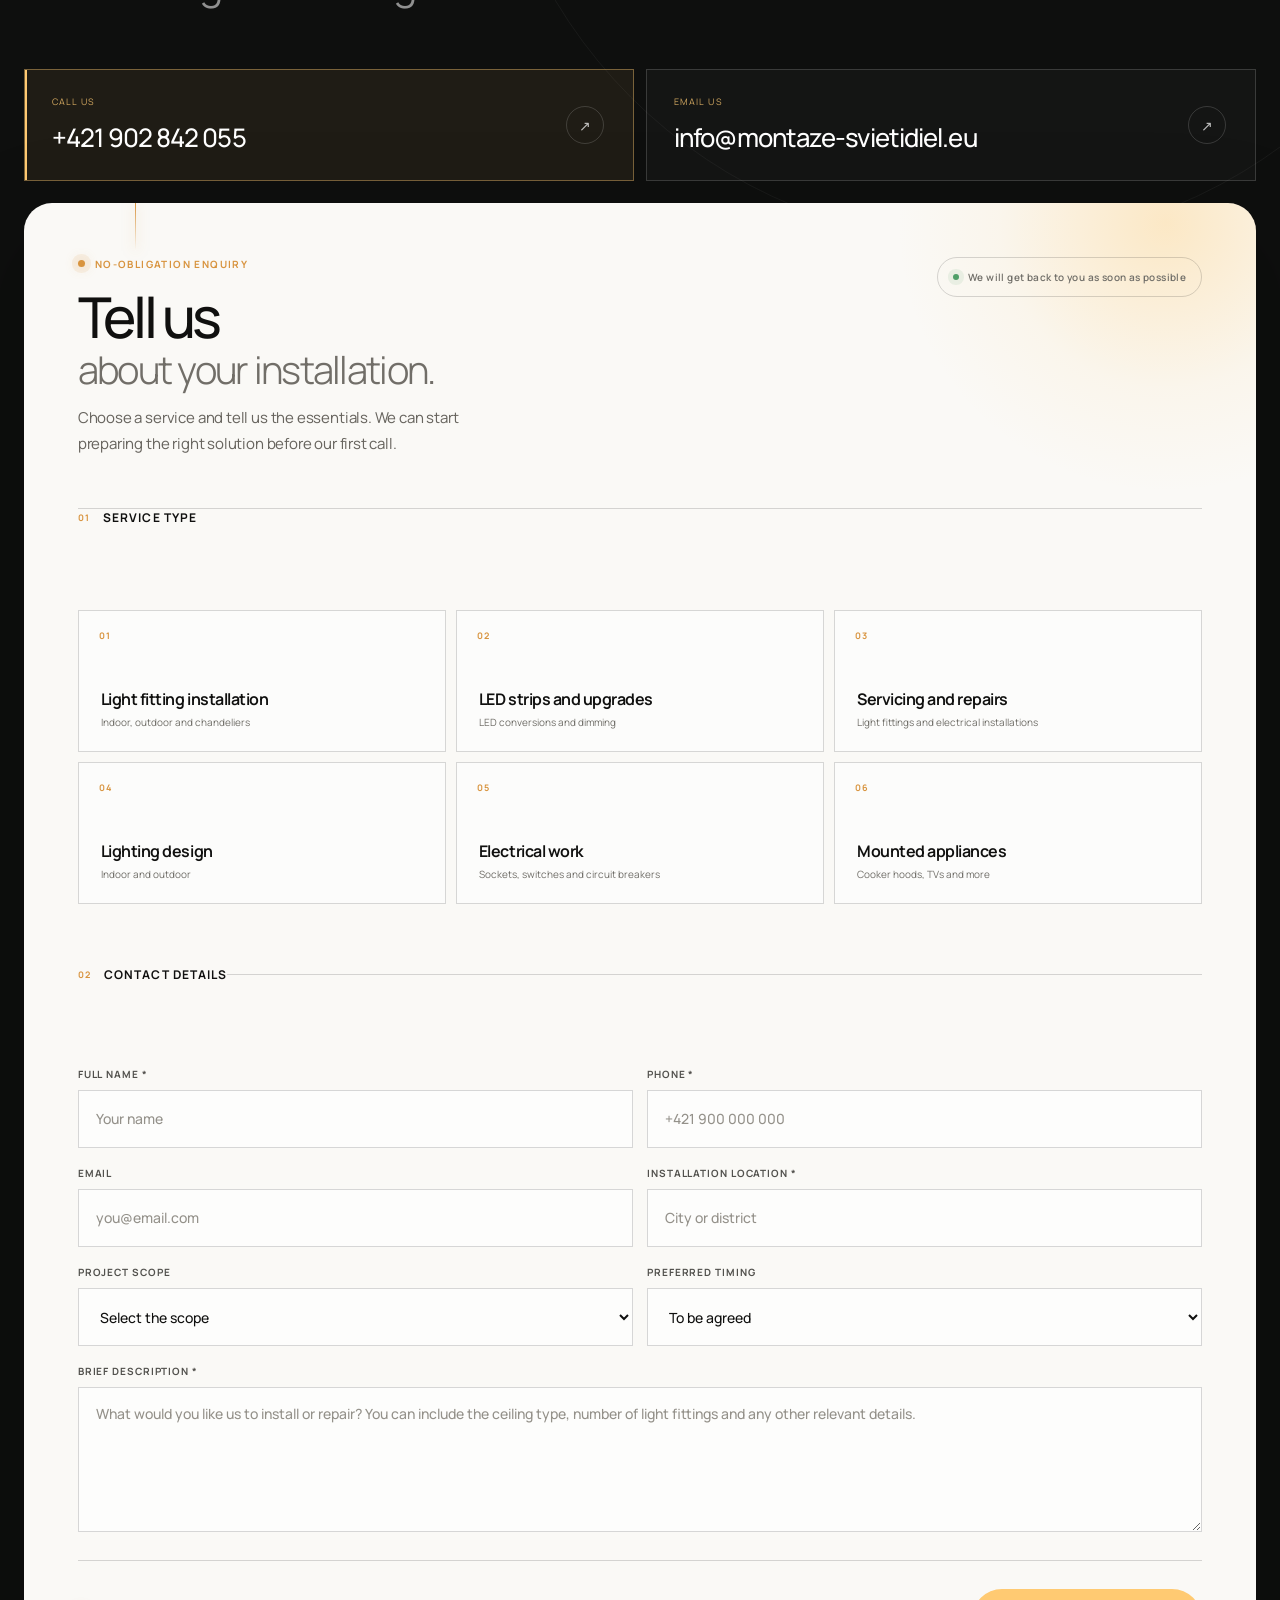
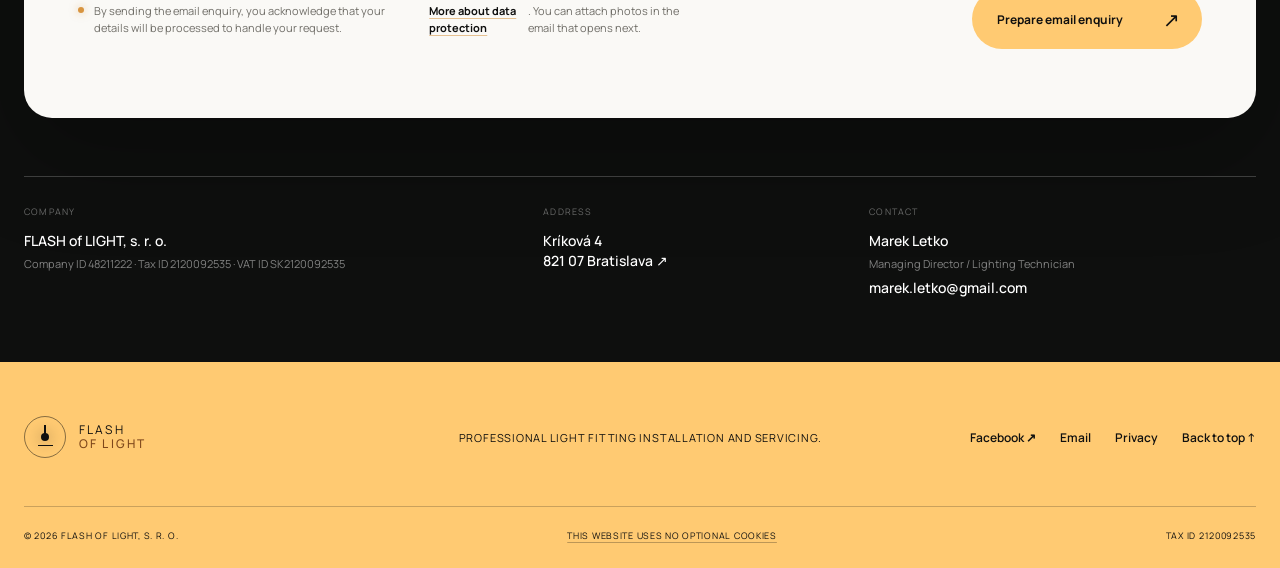
==== commit 47cb49a0: "Replace gold serif heading accents" ====
--- a/en.html
+++ b/en.html
@@ -42,7 +42,7 @@
     <meta property="og:image" content="https://montaze-svietidiel.eu/assets/og.png">
     <meta name="twitter:card" content="summary_large_image">
 
-    <link rel="stylesheet" href="styles.css">
+    <link rel="stylesheet" href="styles.css?v=20260825-2">
     <script defer src="script.js"></script>
 
     <script type="application/ld+json">
@@ -122,7 +122,7 @@
         <div class="hero-content shell">
           <div class="hero-copy">
             <div class="hero-kicker"><span class="hero-kicker-bulb" aria-hidden="true"></span><span>Installation and servicing of all types of light fittings</span></div>
-            <h1>Professional light fitting installation <em class="hero-title-accent">for every space.</em></h1>
+            <h1>Professional light fitting installation <em class="hero-title-accent">for homes and businesses.</em></h1>
             <p class="support-copy support-copy-light hero-support">For more than 14 years, we have specialised in professional light fitting installation and servicing. We can also help you choose and source the right fittings.</p>
             <div class="hero-actions">
               <a class="button button-primary" href="#kontakt">No-obligation consultation <span>↗</span></a>
@@ -181,7 +181,7 @@
         <div class="shell">
           <div class="section-heading reveal">
             <p class="section-label">01 — Services</p>
-            <h2>Everything your<br><em>new lighting needs.</em></h2>
+            <h2>Installation, servicing<br><em>and expert advice.</em></h2>
             <p class="section-intro support-copy">We install and service every type of light fitting — from affordable solutions to high-end luxury pieces.</p>
           </div>
 
@@ -238,7 +238,7 @@
           <div class="section-heading gallery-heading reveal">
             <div>
               <p class="section-label">02 — Our work</p>
-              <h2>A result that<br><em>transforms the atmosphere.</em></h2>
+              <h2>Selected installations<br><em>from real projects.</em></h2>
             </div>
             <p class="section-intro support-copy">A selection of completed installations — from minimalist LED lines to large crystal and pendant arrangements.</p>
           </div>
@@ -336,7 +336,7 @@
 
           <div class="about-copy reveal">
             <p class="section-label light">03 — About us</p>
-            <h2>Experience<br><em>you can see.</em></h2>
+            <h2>More than 14 years<br><em>of hands-on experience.</em></h2>
             <p class="about-lead support-copy support-copy-light">For more than 14 years, we have specialised in professional light fitting installation and servicing. We install and service all types of light fittings.</p>
             <p class="support-copy support-copy-light">We have extensive experience installing light fittings in every category, from high-end and luxury pieces to affordable solutions, as well as a wide range of electrical systems including LED technology.</p>
             <p class="support-copy support-copy-light">We can also advise you on choosing and purchasing chandeliers, light fittings, lamps, decorative lighting or LED strips. Our work with architects, private clients and businesses allows us to provide sound professional advice and consultations.</p>
@@ -434,7 +434,7 @@
             <div class="form-intro">
               <div>
                 <span class="form-kicker"><i></i> No-obligation enquiry</span>
-                <h3 id="form-title">What can we <em>light up for you?</em></h3>
+                <h3 id="form-title">Tell us <em>about your installation.</em></h3>
                 <p class="support-copy">Choose a service and tell us the essentials. We can start preparing the right solution before our first call.</p>
               </div>
               <span class="form-response"><i></i> We will get back to you as soon as possible</span>
--- a/styles.css
+++ b/styles.css
@@ -14,23 +14,6 @@
   src: url("assets/fonts/manrope-latin.woff2") format("woff2");
   unicode-range: U+0000-00FF, U+0131, U+0152-0153, U+02BB-02BC, U+02C6, U+02DA, U+02DC, U+0304, U+0308, U+0329, U+2000-206F, U+20AC, U+2122, U+2191, U+2193, U+2212, U+2215, U+FEFF, U+FFFD;
 }
-@font-face {
-  font-family: "Cormorant Garamond";
-  font-style: italic;
-  font-weight: 500 600;
-  font-display: swap;
-  src: url("assets/fonts/cormorant-garamond-italic-latin-ext.woff2") format("woff2");
-  unicode-range: U+0100-02BA, U+02BD-02C5, U+02C7-02CC, U+02CE-02D7, U+02DD-02FF, U+0304, U+0308, U+0329, U+1D00-1DBF, U+1E00-1E9F, U+1EF2-1EFF, U+2020, U+20A0-20AB, U+20AD-20C0, U+2113, U+2C60-2C7F, U+A720-A7FF;
-}
-@font-face {
-  font-family: "Cormorant Garamond";
-  font-style: italic;
-  font-weight: 500 600;
-  font-display: swap;
-  src: url("assets/fonts/cormorant-garamond-italic-latin.woff2") format("woff2");
-  unicode-range: U+0000-00FF, U+0131, U+0152-0153, U+02BB-02BC, U+02C6, U+02DA, U+02DC, U+0304, U+0308, U+0329, U+2000-206F, U+20AC, U+2122, U+2191, U+2193, U+2212, U+2215, U+FEFF, U+FFFD;
-}
-
 :root {
   --ink: #10100f;
   --paper: #f2f0ea;
@@ -46,8 +29,9 @@
   --support-paper: #68655f;
   --support-dark: rgba(255, 255, 255, .6);
   --detail-dark: rgba(255, 255, 255, .5);
+  --heading-detail-paper: #716e68;
+  --heading-detail-dark: rgba(255, 255, 255, .54);
   --font-sans: "Manrope", "Segoe UI", Arial, sans-serif;
-  --font-display: "Cormorant Garamond", Georgia, "Times New Roman", serif;
   --font-mono: "Manrope", "Segoe UI", Arial, sans-serif;
 }
 
@@ -260,10 +244,15 @@
   line-height: .94;
 }
 h2 em {
-  color: var(--warm-dark);
-  font-family: var(--font-display);
-  font-weight: 500;
-  letter-spacing: -.035em;
+  display: inline-block;
+  margin-top: .12em;
+  color: var(--heading-detail-paper);
+  font-family: inherit;
+  font-size: .65em;
+  font-style: normal;
+  font-weight: 340;
+  letter-spacing: -.045em;
+  line-height: 1.04;
 }
 .section-heading { margin-bottom: clamp(66px, 8vw, 112px); }
 .section-intro { color: var(--support-paper); }
@@ -524,27 +513,27 @@
 }
 h1 em {
   display: block;
-  color: var(--warm);
-  font-family: var(--font-display);
-  font-weight: 500;
-  letter-spacing: -.03em;
-  white-space: nowrap;
+  margin-top: .22em;
+  color: var(--heading-detail-dark);
+  font-family: inherit;
+  font-size: .58em;
+  font-style: normal;
+  font-weight: 340;
+  letter-spacing: -.045em;
+  line-height: 1.05;
 }
 .hero-copy h1 .hero-title-accent {
-  position: relative;
   display: block;
-  width: max-content;
-  max-width: calc(100% - clamp(18px, 5vw, 82px));
-  margin: 13px 0 0 clamp(18px, 5vw, 82px);
-  background: linear-gradient(105deg, #dca252 0%, #ffdfa0 48%, #e4ad5d 100%);
-  background-clip: text;
-  color: #efc478;
-  font-size: .73em;
-  line-height: .9;
-  letter-spacing: -.018em;
-  filter: drop-shadow(0 8px 24px rgba(218, 151, 56, .12));
-  -webkit-background-clip: text;
-  -webkit-text-fill-color: transparent;
+  width: auto;
+  max-width: 760px;
+  margin: .25em 0 0;
+  background: none;
+  color: var(--heading-detail-dark);
+  font-size: .58em;
+  line-height: 1.05;
+  letter-spacing: -.045em;
+  filter: none;
+  -webkit-text-fill-color: currentColor;
 }
 .hero-copy > p {
   max-width: 50ch;
@@ -1087,6 +1076,7 @@
 .about-media-label strong { font-size: 18px; font-weight: 600; }
 .about-copy { max-width: 670px; }
 .about-copy h2 { font-size: clamp(52px, 5.8vw, 88px); }
+.about-copy h2 em { color: var(--heading-detail-dark); }
 .about-lead { max-width: 44ch; margin: 39px 0 20px; color: rgba(255, 255, 255, .68); font-size: var(--support-size); font-weight: 470; letter-spacing: -.012em; line-height: var(--support-leading); }
 .about-copy > p:not(.section-label):not(.about-lead) { max-width: 52ch; margin: 0; color: var(--detail-dark); font-size: var(--detail-size); line-height: var(--detail-leading); }
 .about-copy > p:not(.section-label):not(.about-lead) + p { margin-top: 16px; }
@@ -1119,7 +1109,17 @@
   letter-spacing: -.055em;
   line-height: .98;
 }
-.reference-heading h3 em { color: var(--warm); font-family: var(--font-display); font-weight: 500; letter-spacing: -.02em; }
+.reference-heading h3 em {
+  display: block;
+  margin-top: .16em;
+  color: var(--heading-detail-dark);
+  font-family: inherit;
+  font-size: .68em;
+  font-style: normal;
+  font-weight: 340;
+  letter-spacing: -.04em;
+  line-height: 1.05;
+}
 .reference-list { margin: 0; padding: 0; list-style: none; border-top: 1px solid rgba(255, 255, 255, .18); }
 .reference-list li {
   display: grid;
@@ -1246,11 +1246,7 @@
 .contact-heading .section-label { grid-column: 1 / -1; margin-bottom: 0; }
 .contact-heading h2 { max-width: 760px; font-size: clamp(46px, 5vw, 72px); line-height: .99; }
 .contact-heading h2 em {
-  color: rgba(255, 255, 255, .5);
-  font-family: var(--font-sans);
-  font-style: normal;
-  font-weight: 320;
-  letter-spacing: -.06em;
+  color: var(--heading-detail-dark);
 }
 .contact-heading > p { max-width: 40ch; margin: 0 0 4px; color: var(--support-dark); font-size: var(--support-size); line-height: var(--support-leading); }
 .contact-actions { display: grid; grid-template-columns: 1fr 1fr; gap: 12px; margin-top: clamp(40px, 5vw, 64px); }
@@ -1331,7 +1327,17 @@
 .form-kicker { display: flex; align-items: center; gap: 10px; color: var(--warm-dark); font-size: 10px; font-weight: 700; letter-spacing: .14em; text-transform: uppercase; }
 .form-kicker i { width: 7px; height: 7px; border-radius: 50%; background: var(--warm-dark); box-shadow: 0 0 0 6px rgba(216, 148, 63, .1), 0 0 13px rgba(216, 148, 63, .46); }
 .form-intro h3 { margin: 18px 0 16px; font-size: clamp(36px, 4.4vw, 60px); font-weight: 500; letter-spacing: -.06em; line-height: .98; }
-.form-intro h3 em { color: var(--warm-dark); font-family: var(--font-sans); font-style: normal; font-weight: 350; letter-spacing: -.055em; }
+.form-intro h3 em {
+  display: block;
+  margin-top: .14em;
+  color: var(--heading-detail-paper);
+  font-family: inherit;
+  font-size: .68em;
+  font-style: normal;
+  font-weight: 340;
+  letter-spacing: -.045em;
+  line-height: 1.05;
+}
 .form-intro p { max-width: 44ch; margin: 0; color: var(--support-paper); font-size: var(--support-size); line-height: var(--support-leading); }
 .form-response { display: flex; align-items: center; gap: 9px; padding: 12px 15px; border: 1px solid var(--line); border-radius: 999px; color: var(--muted); font-size: 10px; font-weight: 600; letter-spacing: .04em; white-space: nowrap; }
 .form-response i { width: 6px; height: 6px; border-radius: 50%; background: #4f9f68; box-shadow: 0 0 0 5px rgba(79, 159, 104, .1); }
@@ -1474,7 +1480,7 @@
 .legal-hero .shell { position: relative; z-index: 1; }
 .legal-hero .section-label { margin-bottom: 34px; }
 .legal-hero h1 { max-width: 1000px; font-size: clamp(56px, 7.6vw, 112px); }
-.legal-hero h1 em { color: var(--warm); white-space: normal; }
+.legal-hero h1 em { color: var(--heading-detail-dark); white-space: normal; }
 .legal-hero .shell > p:not(.section-label) { max-width: 720px; margin: 34px 0 0; color: rgba(255, 255, 255, .66); font-size: clamp(16px, 1.5vw, 20px); line-height: 1.65; }
 .legal-hero small { display: block; margin-top: 42px; color: rgba(255, 255, 255, .38); font-size: 9px; font-weight: 600; letter-spacing: .13em; text-transform: uppercase; }
 .legal-body { background: var(--paper-light); }
@@ -1625,7 +1631,7 @@
   .hero-kicker { max-width: 300px; margin-bottom: 24px; font-size: 8px; line-height: 1.5; }
   .hero-copy h1 { font-size: clamp(46px, 14vw, 62px); }
   h1 em { white-space: normal; }
-  .hero-copy h1 .hero-title-accent { max-width: 100%; margin: 10px 0 0; font-size: .8em; white-space: normal; }
+  .hero-copy h1 .hero-title-accent { max-width: 100%; margin-top: .28em; font-size: .62em; white-space: normal; }
   h2 { font-size: clamp(44px, 13.5vw, 62px); }
   .hero-copy > p { margin-top: 26px; }
   .hero-actions { align-items: stretch; flex-direction: column; margin-top: 30px; }
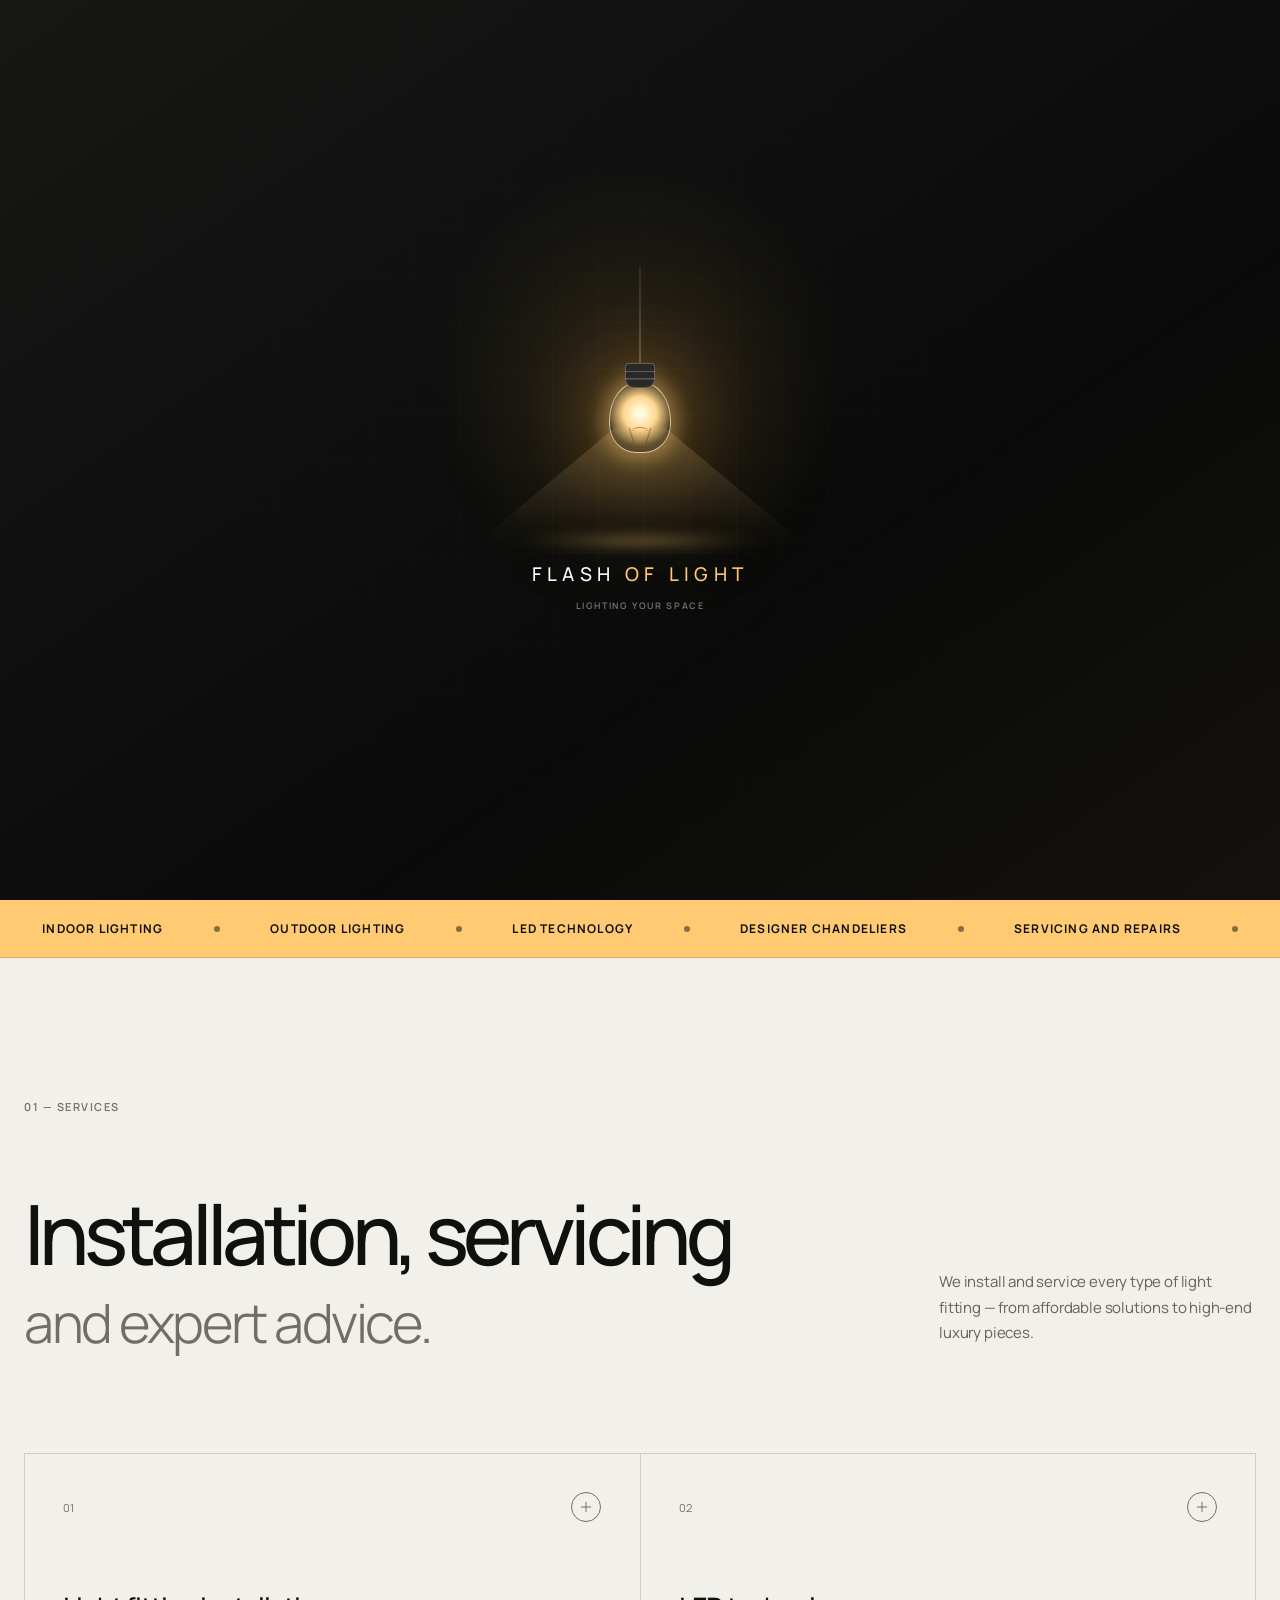
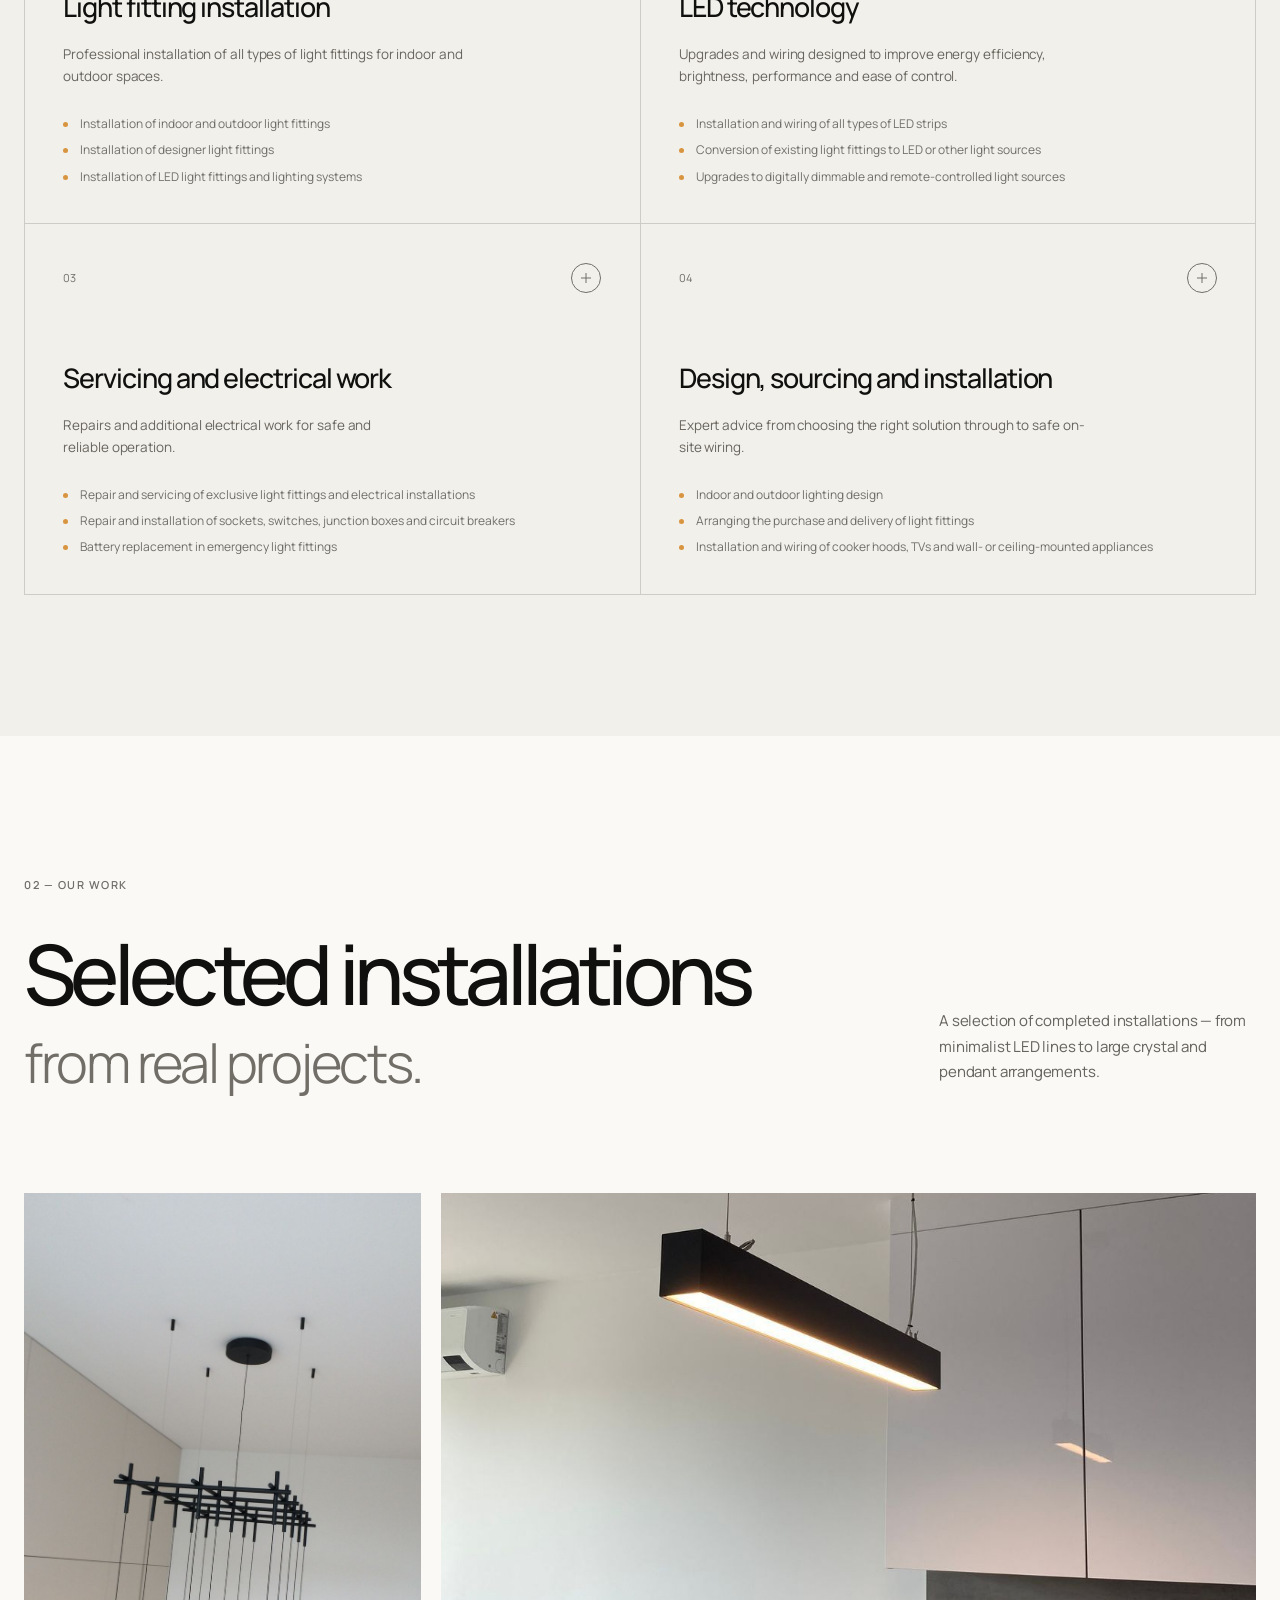
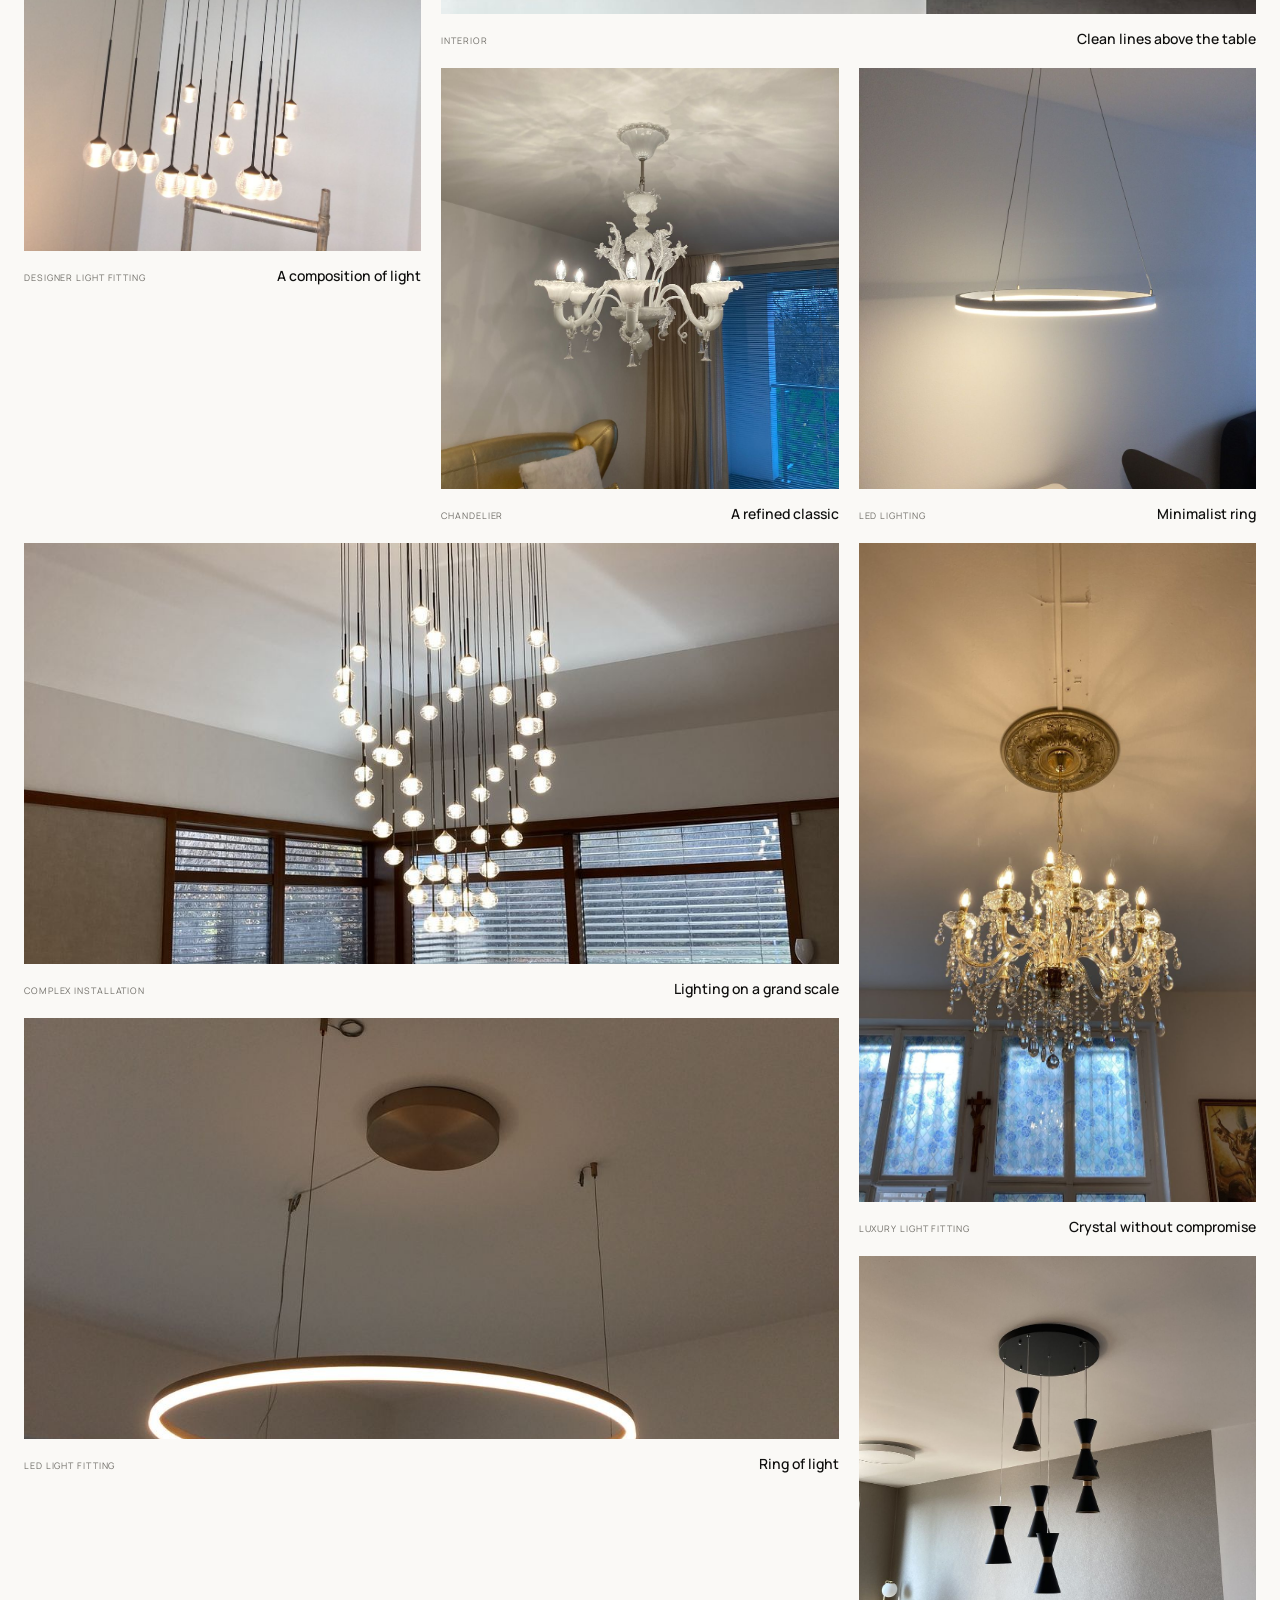
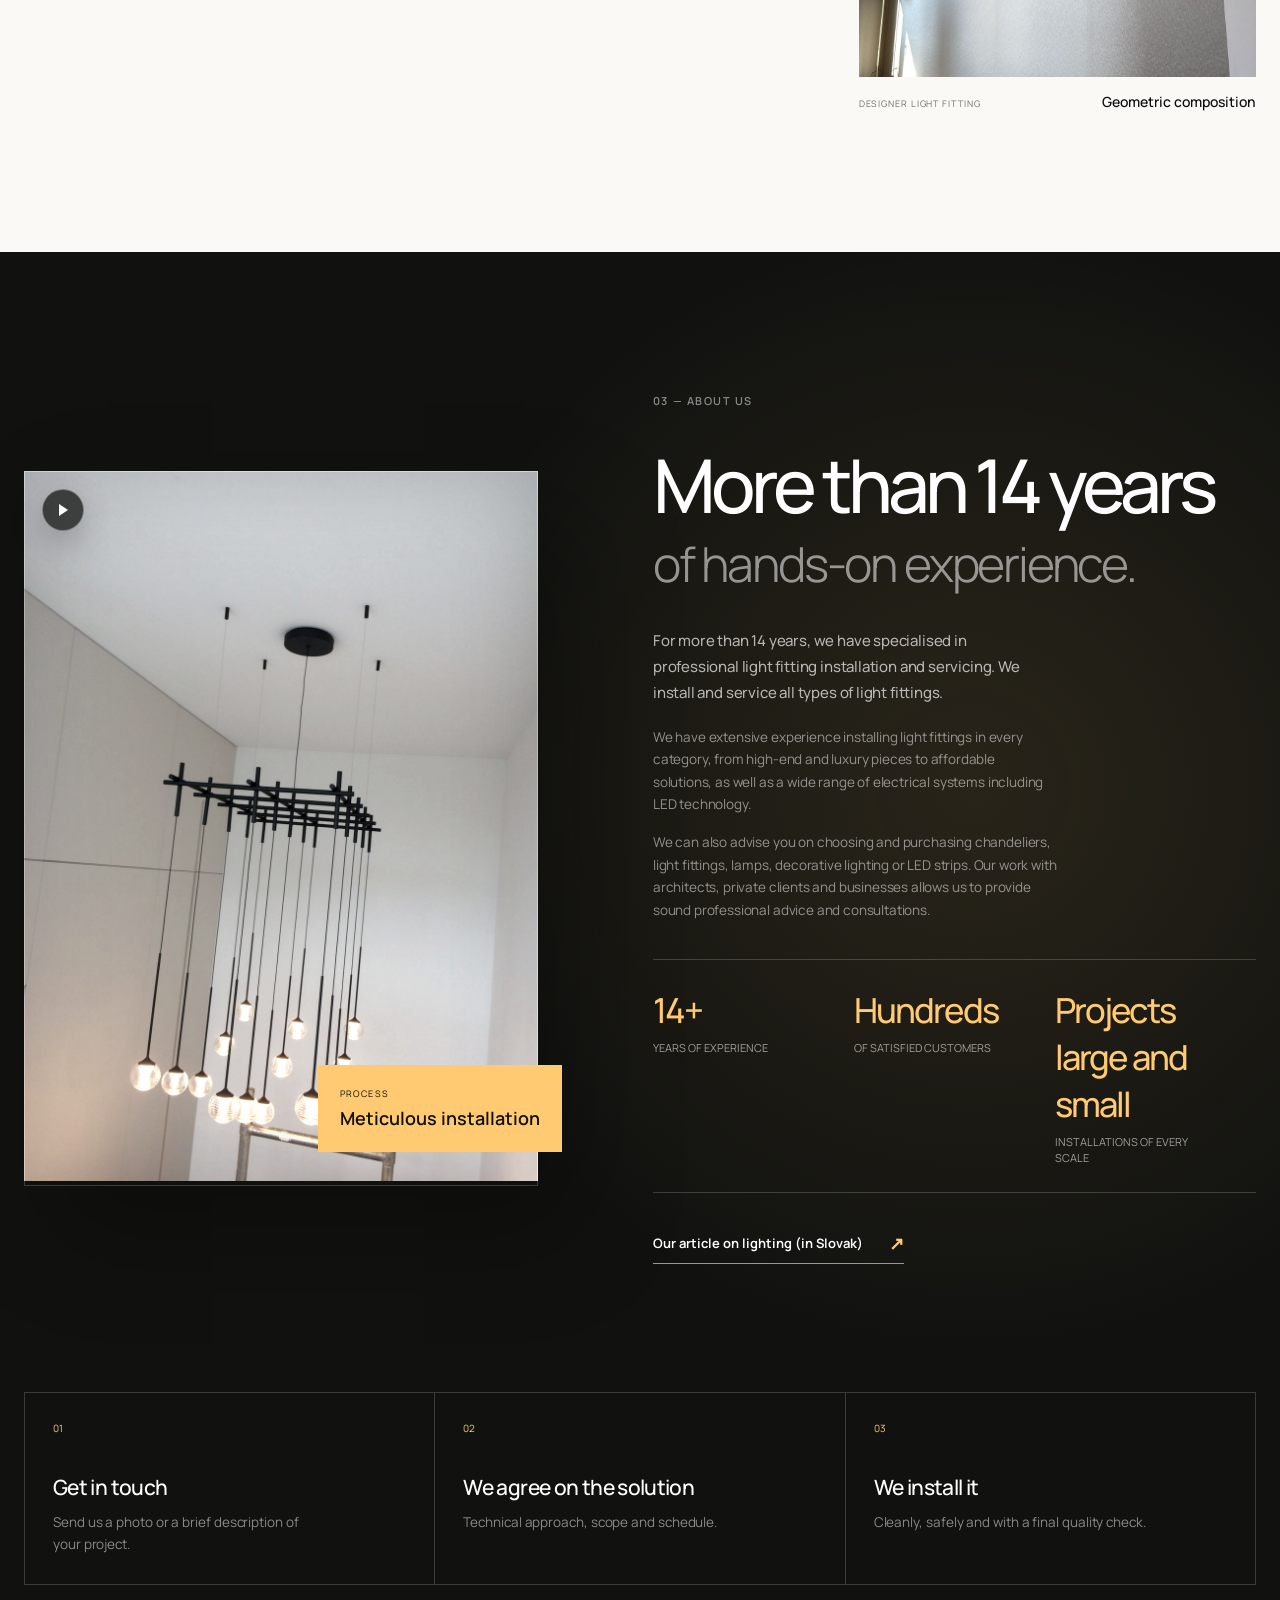
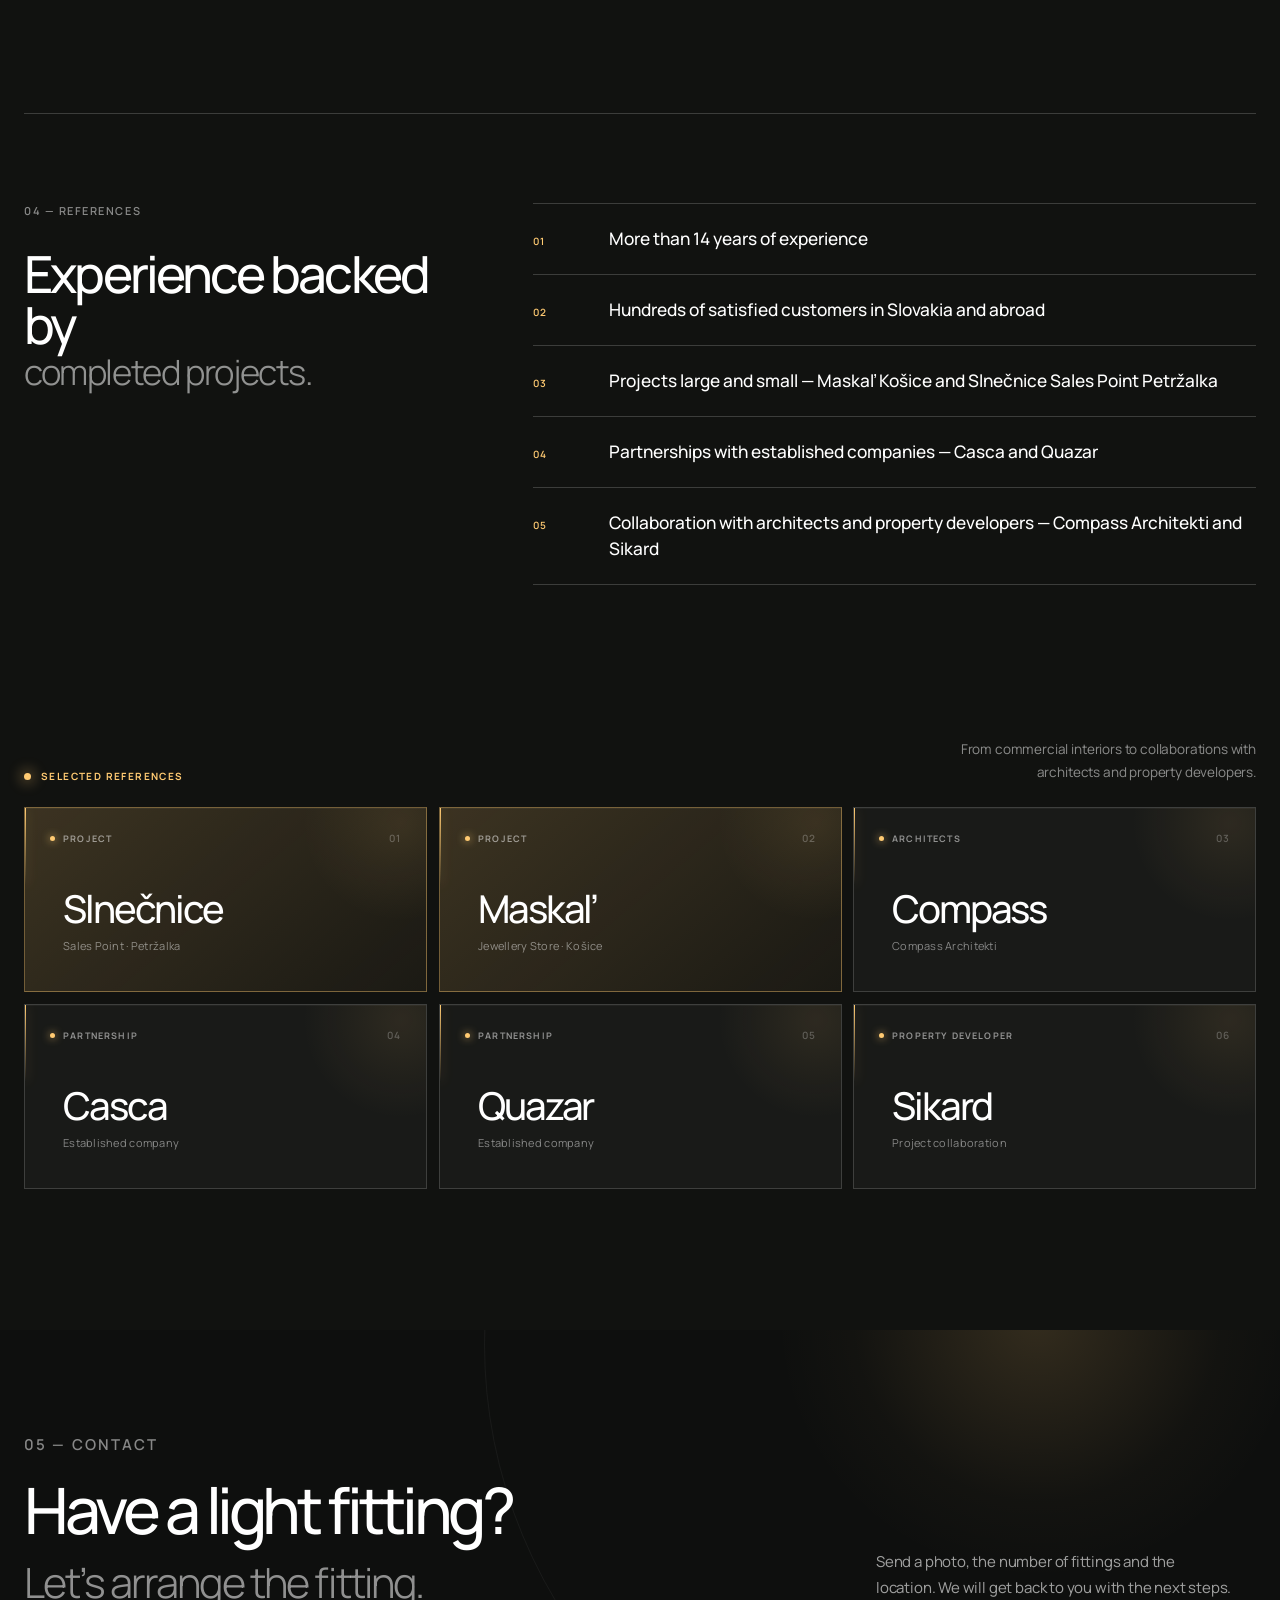
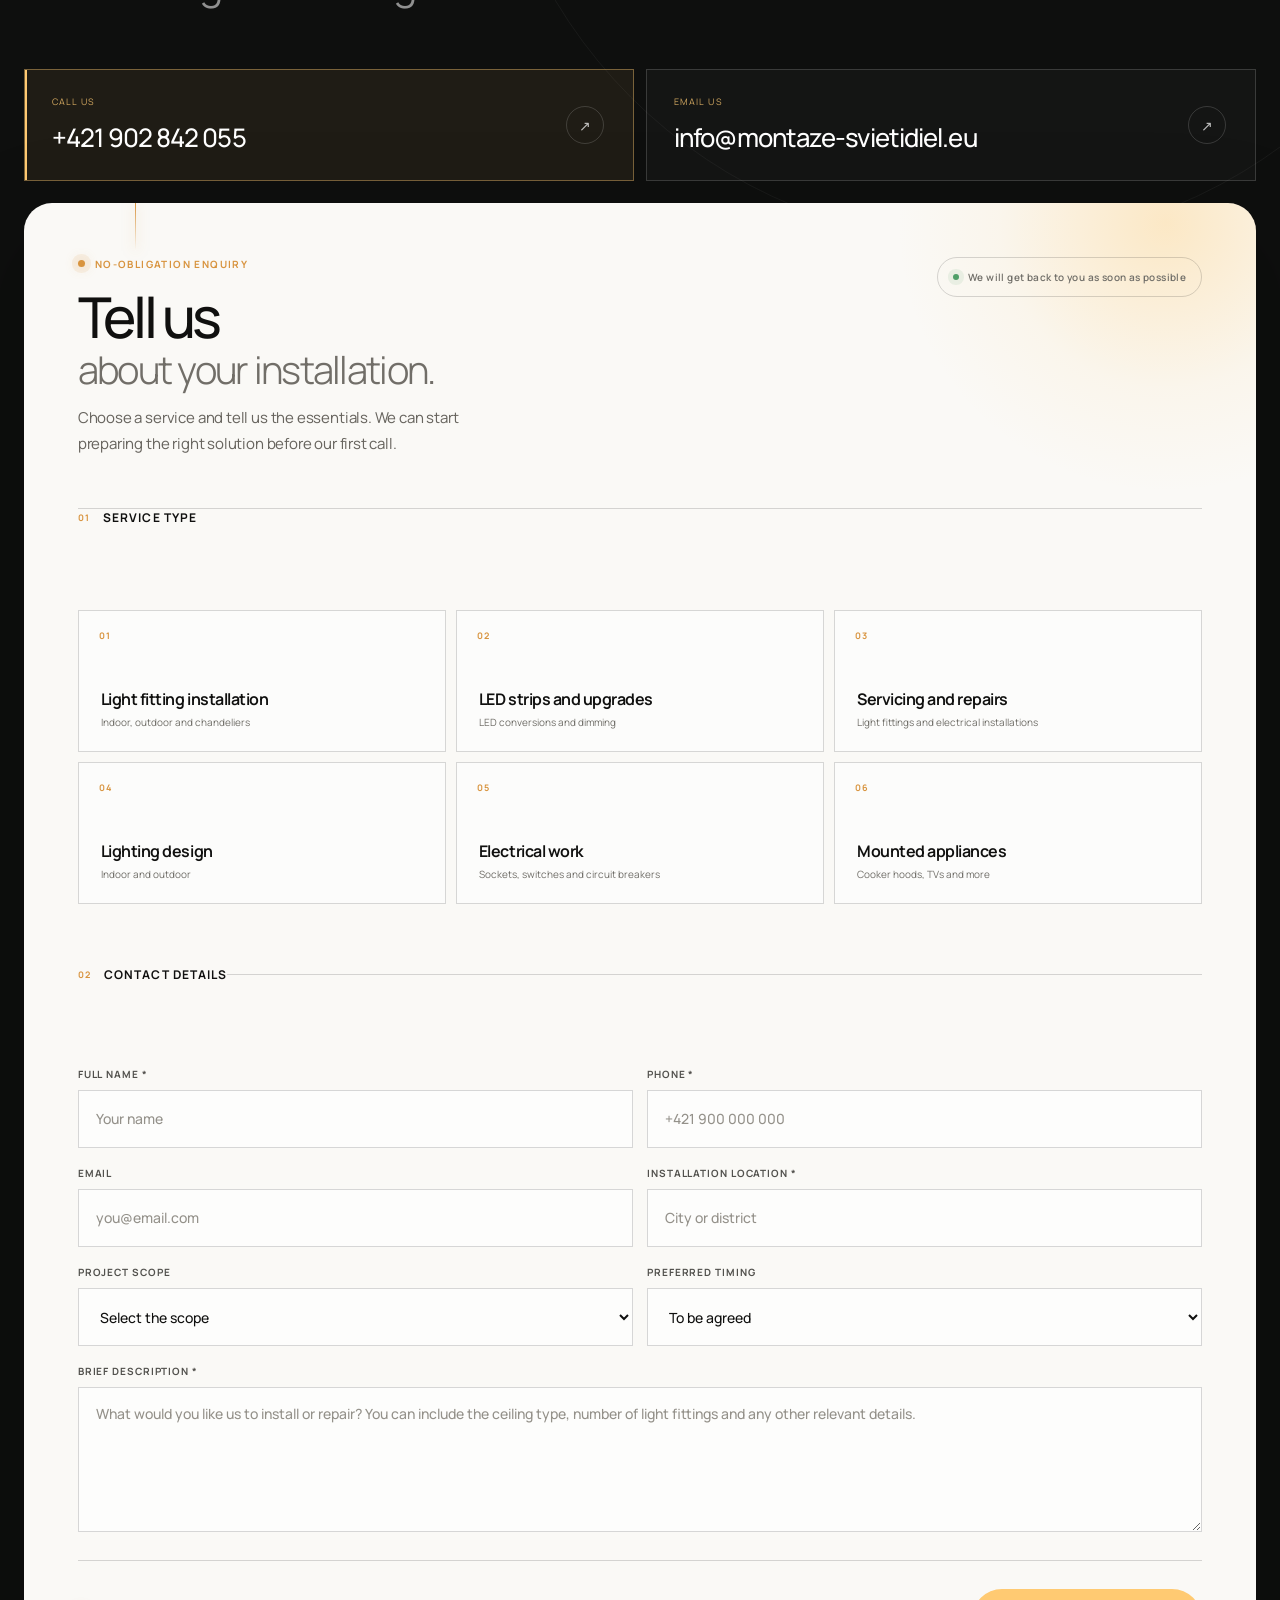
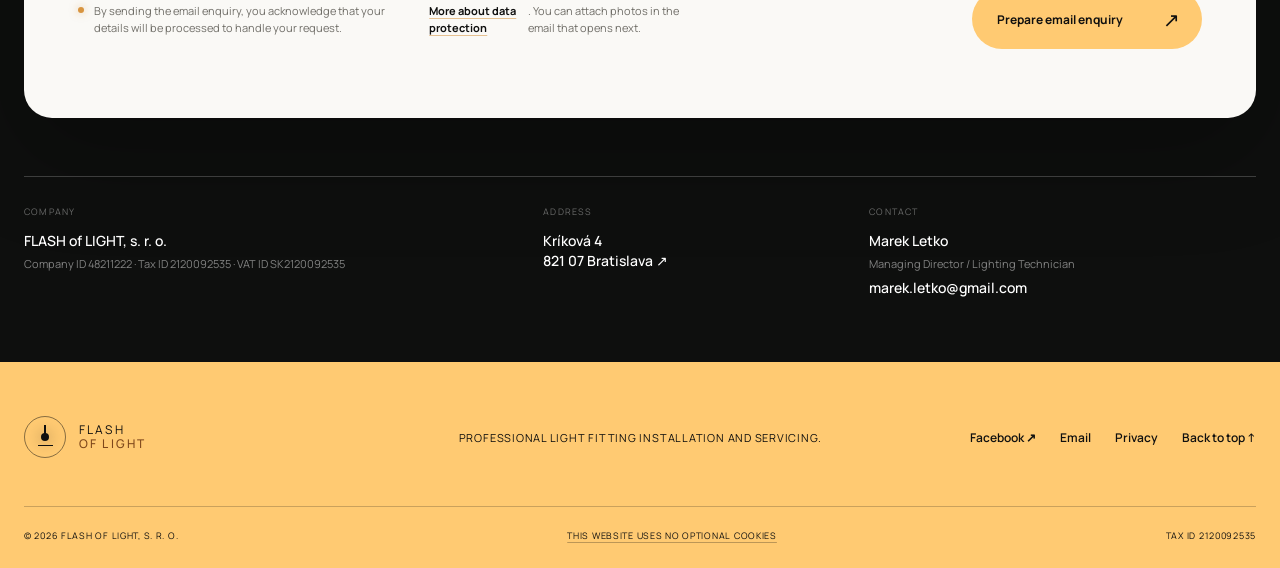
==== commit 827392cf: "Polish mobile controls and remove overlays" ====
--- a/en.html
+++ b/en.html
@@ -42,8 +42,8 @@
     <meta property="og:image" content="https://montaze-svietidiel.eu/assets/og.png">
     <meta name="twitter:card" content="summary_large_image">
 
-    <link rel="stylesheet" href="styles.css?v=20260825-2">
-    <script defer src="script.js"></script>
+    <link rel="stylesheet" href="styles.css?v=20260825-3">
+    <script defer src="script.js?v=20260825-3"></script>
 
     <script type="application/ld+json">
       {
@@ -131,8 +131,6 @@
           </div>
 
           <div class="lamp-stage" aria-hidden="true">
-            <div class="scene-chip scene-chip-top"><i></i> 14+ years of experience</div>
-            <div class="scene-chip scene-chip-bottom"><i></i> Bratislava</div>
             <div class="lamp-beam"></div>
             <div class="light-particles">
               <i></i><i></i><i></i><i></i><i></i><i></i>
@@ -174,7 +172,6 @@
             <span>Servicing and repairs</span><i></i>
           </div>
         </div>
-        <button class="ticker-toggle" type="button" aria-label="Pause the moving ribbon" aria-pressed="false" data-pause-label="Pause the moving ribbon" data-play-label="Play the moving ribbon"><span aria-hidden="true">Ⅱ</span></button>
       </section>
 
       <section class="services section" id="sluzby">
@@ -247,7 +244,7 @@
             <figure class="gallery-item gallery-tall reveal">
               <a href="assets/project-03.jpg" data-lightbox aria-label="View photo: A composition of light">
                 <img src="assets/project-03.jpg" alt="Multi-arm pendant light with small glass globes" width="1080" height="1440">
-                <span class="gallery-open" aria-hidden="true">＋</span>
+                <span class="gallery-open" aria-hidden="true"></span>
               </a>
               <figcaption><span>Designer light fitting</span><strong>A composition of light</strong></figcaption>
             </figure>
@@ -255,7 +252,7 @@
             <figure class="gallery-item gallery-wide reveal">
               <a href="assets/project-01.jpg" data-lightbox aria-label="View photo: Clean lines above the table">
                 <img src="assets/project-01.jpg" alt="Black linear pendant light above a kitchen island" width="1080" height="1440">
-                <span class="gallery-open" aria-hidden="true">＋</span>
+                <span class="gallery-open" aria-hidden="true"></span>
               </a>
               <figcaption><span>Interior</span><strong>Clean lines above the table</strong></figcaption>
             </figure>
@@ -263,7 +260,7 @@
             <figure class="gallery-item reveal">
               <a href="assets/project-05.jpg" data-lightbox aria-label="View photo: A refined classic">
                 <img src="assets/project-05.jpg" alt="Ornate white glass chandelier in a living room" width="1080" height="1440" loading="lazy">
-                <span class="gallery-open" aria-hidden="true">＋</span>
+                <span class="gallery-open" aria-hidden="true"></span>
               </a>
               <figcaption><span>Chandelier</span><strong>A refined classic</strong></figcaption>
             </figure>
@@ -271,7 +268,7 @@
             <figure class="gallery-item gallery-wide reveal">
               <a href="assets/project-08.jpg" data-lightbox aria-label="View photo: Lighting on a grand scale">
                 <img src="assets/project-08.jpg" alt="Large cascade of dozens of pendant light globes" width="1080" height="1440" loading="lazy">
-                <span class="gallery-open" aria-hidden="true">＋</span>
+                <span class="gallery-open" aria-hidden="true"></span>
               </a>
               <figcaption><span>Complex installation</span><strong>Lighting on a grand scale</strong></figcaption>
             </figure>
@@ -279,7 +276,7 @@
             <figure class="gallery-item reveal">
               <a href="assets/project-02.jpg" data-lightbox aria-label="View photo: Minimalist ring">
                 <img src="assets/project-02.jpg" alt="Minimalist circular LED pendant light above a table" width="1080" height="1440" loading="lazy">
-                <span class="gallery-open" aria-hidden="true">＋</span>
+                <span class="gallery-open" aria-hidden="true"></span>
               </a>
               <figcaption><span>LED lighting</span><strong>Minimalist ring</strong></figcaption>
             </figure>
@@ -287,7 +284,7 @@
             <figure class="gallery-item gallery-tall reveal">
               <a href="assets/project-06.jpg" data-lightbox aria-label="View photo: Crystal without compromise">
                 <img src="assets/project-06.jpg" alt="Ornate crystal chandelier with its bulbs switched on" width="1080" height="1440" loading="lazy">
-                <span class="gallery-open" aria-hidden="true">＋</span>
+                <span class="gallery-open" aria-hidden="true"></span>
               </a>
               <figcaption><span>Luxury light fitting</span><strong>Crystal without compromise</strong></figcaption>
             </figure>
@@ -295,7 +292,7 @@
             <figure class="gallery-item gallery-wide reveal">
               <a href="assets/project-04.jpg" data-lightbox aria-label="View photo: Ring of light">
                 <img src="assets/project-04.jpg" alt="Large circular LED light suspended from the ceiling" width="1080" height="1440" loading="lazy">
-                <span class="gallery-open" aria-hidden="true">＋</span>
+                <span class="gallery-open" aria-hidden="true"></span>
               </a>
               <figcaption><span>LED light fitting</span><strong>Ring of light</strong></figcaption>
             </figure>
@@ -303,7 +300,7 @@
             <figure class="gallery-item reveal">
               <a href="assets/project-07.jpg" data-lightbox aria-label="View photo: Geometric composition">
                 <img src="assets/project-07.jpg" alt="Composition of black pendant lights with brass details" width="1080" height="1440" loading="lazy">
-                <span class="gallery-open" aria-hidden="true">＋</span>
+                <span class="gallery-open" aria-hidden="true"></span>
               </a>
               <figcaption><span>Designer light fitting</span><strong>Geometric composition</strong></figcaption>
             </figure>
@@ -330,7 +327,7 @@
             <video autoplay muted loop playsinline poster="assets/project-03.jpg" aria-label="Professional light fitting installation in progress">
               <source src="assets/installation-loop.mp4" type="video/mp4">
             </video>
-            <button class="media-toggle" type="button" aria-label="Pause video" aria-pressed="false" data-pause-label="Pause video" data-play-label="Play video"><span aria-hidden="true">Ⅱ</span></button>
+            <button class="media-toggle" type="button" aria-label="Pause video" aria-pressed="false" data-pause-label="Pause video" data-play-label="Play video"><span aria-hidden="true"></span></button>
             <div class="about-media-label"><span>Process</span><strong>Meticulous installation</strong></div>
           </div>
 
@@ -548,7 +545,6 @@
         <div class="shell footer-bottom"><span>© 2026 FLASH of LIGHT, s. r. o.</span><a href="privacy-en.html#cookies">This website uses no optional cookies</a><span>Tax ID 2120092535</span></div>
       </footer>
 
-      <a class="floating-call" href="tel:+421902842055" aria-label="Call +421 902 842 055"><span>☎</span> Call</a>
     </main>
   </body>
 </html>
--- a/styles.css
+++ b/styles.css
@@ -154,7 +154,7 @@
 .loader-beam {
   z-index: 1;
   top: 139px;
-  width: 350px;
+  width: min(350px, 92vw);
   height: 126px;
   background: linear-gradient(to bottom, rgba(255, 214, 143, .2), rgba(255, 194, 91, .035) 72%, transparent);
   clip-path: polygon(43% 0, 57% 0, 100% 100%, 0 100%);
@@ -167,7 +167,7 @@
 .loader-floor {
   z-index: 2;
   bottom: 7px;
-  width: 270px;
+  width: min(270px, 72vw);
   height: 20px;
   border-radius: 50%;
   background: radial-gradient(ellipse, rgba(255, 209, 130, .42), rgba(255, 194, 92, .08) 48%, transparent 72%);
@@ -765,27 +765,6 @@
   filter: blur(8px);
   transform: translateX(-50%) rotateX(65deg);
 }
-.scene-chip {
-  position: absolute;
-  z-index: 4;
-  display: flex;
-  align-items: center;
-  gap: 9px;
-  padding: 11px 14px;
-  border: 1px solid rgba(255, 255, 255, .16);
-  border-radius: 999px;
-  background: rgba(255, 255, 255, .055);
-  color: rgba(255, 255, 255, .62);
-  font-family: var(--font-mono);
-  font-size: 9px;
-  letter-spacing: .1em;
-  text-transform: uppercase;
-  backdrop-filter: blur(15px);
-}
-.scene-chip i { width: 6px; height: 6px; border-radius: 50%; background: var(--warm); box-shadow: 0 0 10px var(--warm); }
-.scene-chip-top { top: 22%; right: -1%; }
-.scene-chip-bottom { bottom: 19%; left: 1%; }
-
 /* Moving ribbon */
 .trust-strip { position: relative; overflow: hidden; border-bottom: 1px solid rgba(16, 16, 15, .15); background: var(--warm); }
 .ticker {
@@ -805,8 +784,6 @@
 }
 .ticker span { font-size: 12px; font-weight: 700; letter-spacing: .1em; text-transform: uppercase; white-space: nowrap; }
 .ticker i { flex: 0 0 auto; width: 6px; height: 6px; border-radius: 50%; background: var(--ink); opacity: .5; }
-.trust-strip.is-paused .ticker { animation-play-state: paused; }
-.ticker-toggle,
 .media-toggle {
   display: grid;
   place-items: center;
@@ -815,21 +792,6 @@
   cursor: pointer;
   transition: transform .2s ease, background .2s ease;
 }
-.ticker-toggle {
-  position: absolute;
-  z-index: 3;
-  top: 50%;
-  right: 16px;
-  width: 36px;
-  height: 36px;
-  padding: 0;
-  background: var(--ink);
-  color: var(--warm);
-  box-shadow: 0 0 0 9px rgba(255, 202, 114, .88), 0 7px 22px rgba(0, 0, 0, .2);
-  transform: translateY(-50%);
-}
-.ticker-toggle:hover { background: #252521; transform: translateY(-50%) scale(1.06); }
-.ticker-toggle span { font-size: 11px; font-weight: 800; letter-spacing: -.12em; }
 
 /* Services */
 .services { background: var(--paper); }
@@ -920,12 +882,21 @@
   border-radius: 50%;
   background: rgba(255, 255, 255, .9);
   color: var(--ink);
-  font-size: 18px;
   opacity: 0;
   transform: translateY(8px);
   transition: opacity .3s ease, transform .3s ease;
   pointer-events: none;
 }
+.gallery-open::before,
+.gallery-open::after {
+  content: "";
+  position: absolute;
+  width: 13px;
+  height: 1px;
+  border-radius: 1px;
+  background: currentColor;
+}
+.gallery-open::after { transform: rotate(90deg); }
 .gallery-item:hover .gallery-open,
 .gallery-item:focus-within .gallery-open { opacity: 1; transform: translateY(0); }
 .gallery-item figcaption { display: flex; align-items: baseline; justify-content: space-between; gap: 20px; padding-top: 15px; }
@@ -1057,8 +1028,30 @@
   backdrop-filter: blur(12px);
 }
 .media-toggle:hover { background: var(--warm); color: var(--ink); transform: scale(1.06); }
-.media-toggle span { font-size: 12px; font-weight: 800; letter-spacing: -.12em; }
-.no-js .ticker-toggle,
+.media-toggle span { position: relative; display: block; width: 14px; height: 14px; }
+.media-toggle[aria-pressed="false"] span::before,
+.media-toggle[aria-pressed="false"] span::after {
+  content: "";
+  position: absolute;
+  top: 1px;
+  bottom: 1px;
+  width: 3px;
+  border-radius: 1px;
+  background: currentColor;
+}
+.media-toggle[aria-pressed="false"] span::before { left: 2px; }
+.media-toggle[aria-pressed="false"] span::after { right: 2px; }
+.media-toggle[aria-pressed="true"] span::before {
+  content: "";
+  position: absolute;
+  top: 1px;
+  left: 3px;
+  width: 0;
+  height: 0;
+  border-top: 6px solid transparent;
+  border-bottom: 6px solid transparent;
+  border-left: 9px solid currentColor;
+}
 .no-js .media-toggle { display: none; }
 .about-media-label {
   position: absolute;
@@ -1458,8 +1451,6 @@
 .footer-bottom { display: flex; justify-content: space-between; margin-top: 48px; padding-top: 22px; border-top: 1px solid rgba(16, 16, 15, .22); font-family: var(--font-mono); font-size: 9px; letter-spacing: .08em; text-transform: uppercase; }
 .footer-bottom a { text-decoration: underline; text-decoration-color: rgba(16, 16, 15, .28); text-underline-offset: 3px; }
 .footer-bottom a:hover { text-decoration-color: var(--ink); }
-.floating-call { display: none; }
-
 /* Privacy pages */
 .legal-page { background: var(--paper-light); }
 .legal-page .site-header { color: #fff; }
@@ -1583,8 +1574,6 @@
   .hero-copy { max-width: 780px; }
   .lamp-stage { height: 540px; min-height: 540px; }
   .lamp-assembly { --lamp-scale: .8; }
-  .scene-chip-top { right: 6%; }
-  .scene-chip-bottom { left: 8%; }
   .services .section-heading,
   .gallery-heading { grid-template-columns: 1fr; gap: 32px; }
   .contact-heading { grid-template-columns: 1fr; gap: 22px; }
@@ -1640,9 +1629,6 @@
   .lamp-stage { height: 400px; min-height: 400px; margin-top: -10px; }
   .lamp-assembly { --lamp-scale: .6; }
   .lamp-stage::before { top: 3%; width: 105%; }
-  .scene-chip { font-size: 8px; }
-  .scene-chip-top { top: 7%; right: 0; }
-  .scene-chip-bottom { bottom: 9%; left: 0; }
   .ticker-group { gap: 25px; padding: 17px 25px; }
   .ticker span { font-size: 10px; }
   .section-heading { margin-bottom: 58px; }
@@ -1661,8 +1647,9 @@
     height: calc(100% - 20px);
   }
   .lightbox-media { padding: 64px 12px 0; }
-  .lightbox figcaption { min-height: 104px; padding: 18px 62px 18px 18px; }
-  .lightbox figcaption strong { font-size: 16px; }
+  .lightbox figcaption { min-height: 104px; padding: 18px 118px 18px 18px; }
+  .lightbox figcaption > div { min-width: 0; }
+  .lightbox figcaption strong { overflow-wrap: anywhere; font-size: 16px; }
   .lightbox-close { top: 12px; right: 12px; width: 44px; height: 44px; }
   .lightbox-nav { top: auto; bottom: 26px; width: 42px; height: 42px; transform: none; }
   .lightbox-nav:hover { transform: scale(1.05); }
@@ -1706,32 +1693,12 @@
   .legal-toc { grid-template-columns: 1fr 1fr; }
   .legal-content > section { scroll-margin-top: 88px; }
   .legal-back .button { width: 100%; }
-  .floating-call {
-    position: fixed;
-    z-index: 20;
-    right: 16px;
-    bottom: 16px;
-    display: inline-flex;
-    align-items: center;
-    gap: 9px;
-    min-height: 48px;
-    padding: 0 18px;
-    border: 1px solid rgba(255, 255, 255, .3);
-    border-radius: 999px;
-    background: var(--ink);
-    color: #fff;
-    box-shadow: 0 12px 38px rgba(0, 0, 0, .28);
-    font-size: 12px;
-    font-weight: 650;
-  }
-  .floating-call span { color: var(--warm); }
 }
 
 @media (prefers-reduced-motion: reduce) {
   html { scroll-behavior: auto; }
   *, *::before, *::after { animation-duration: .01ms !important; animation-iteration-count: 1 !important; transition-duration: .01ms !important; }
   .ticker { animation: none; }
-  .ticker-toggle,
   .media-toggle { display: none; }
   .about-media video { display: none; }
   .about-media { background: url("assets/project-03.jpg") center / cover no-repeat; }
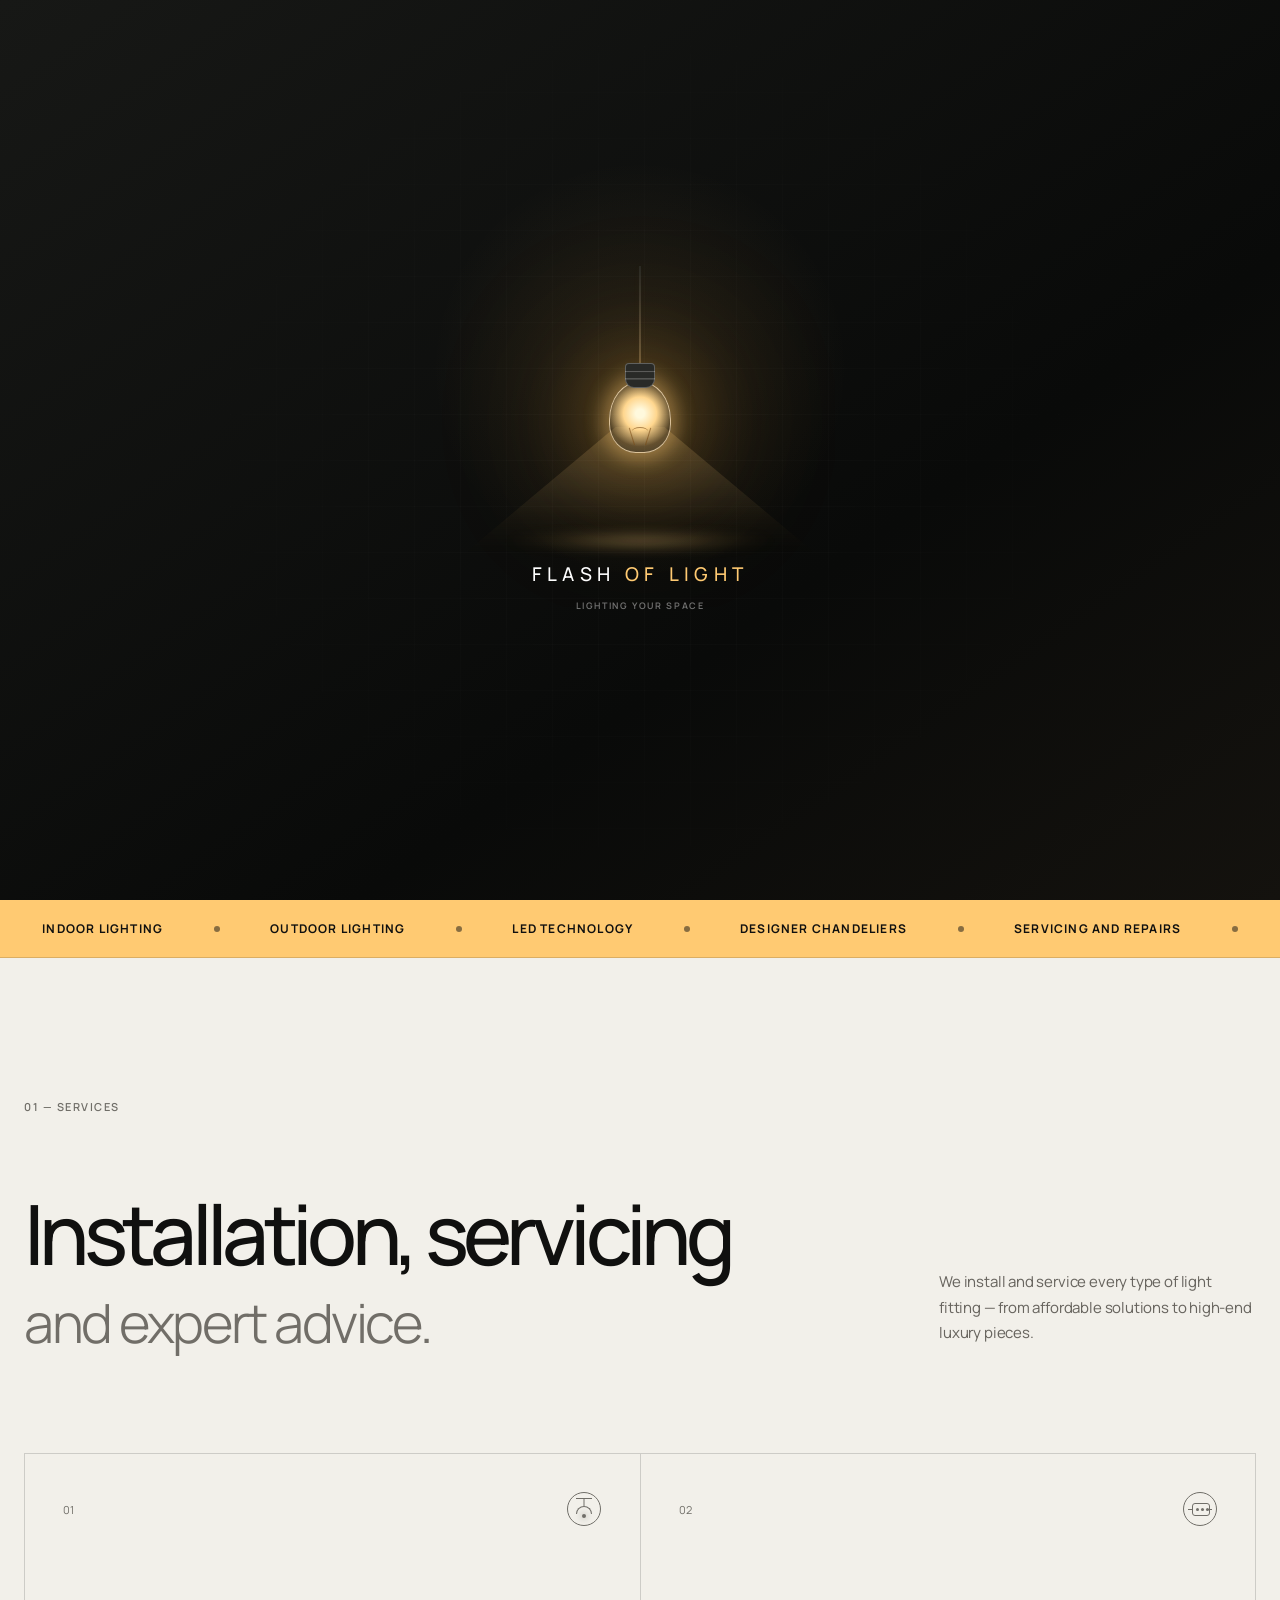
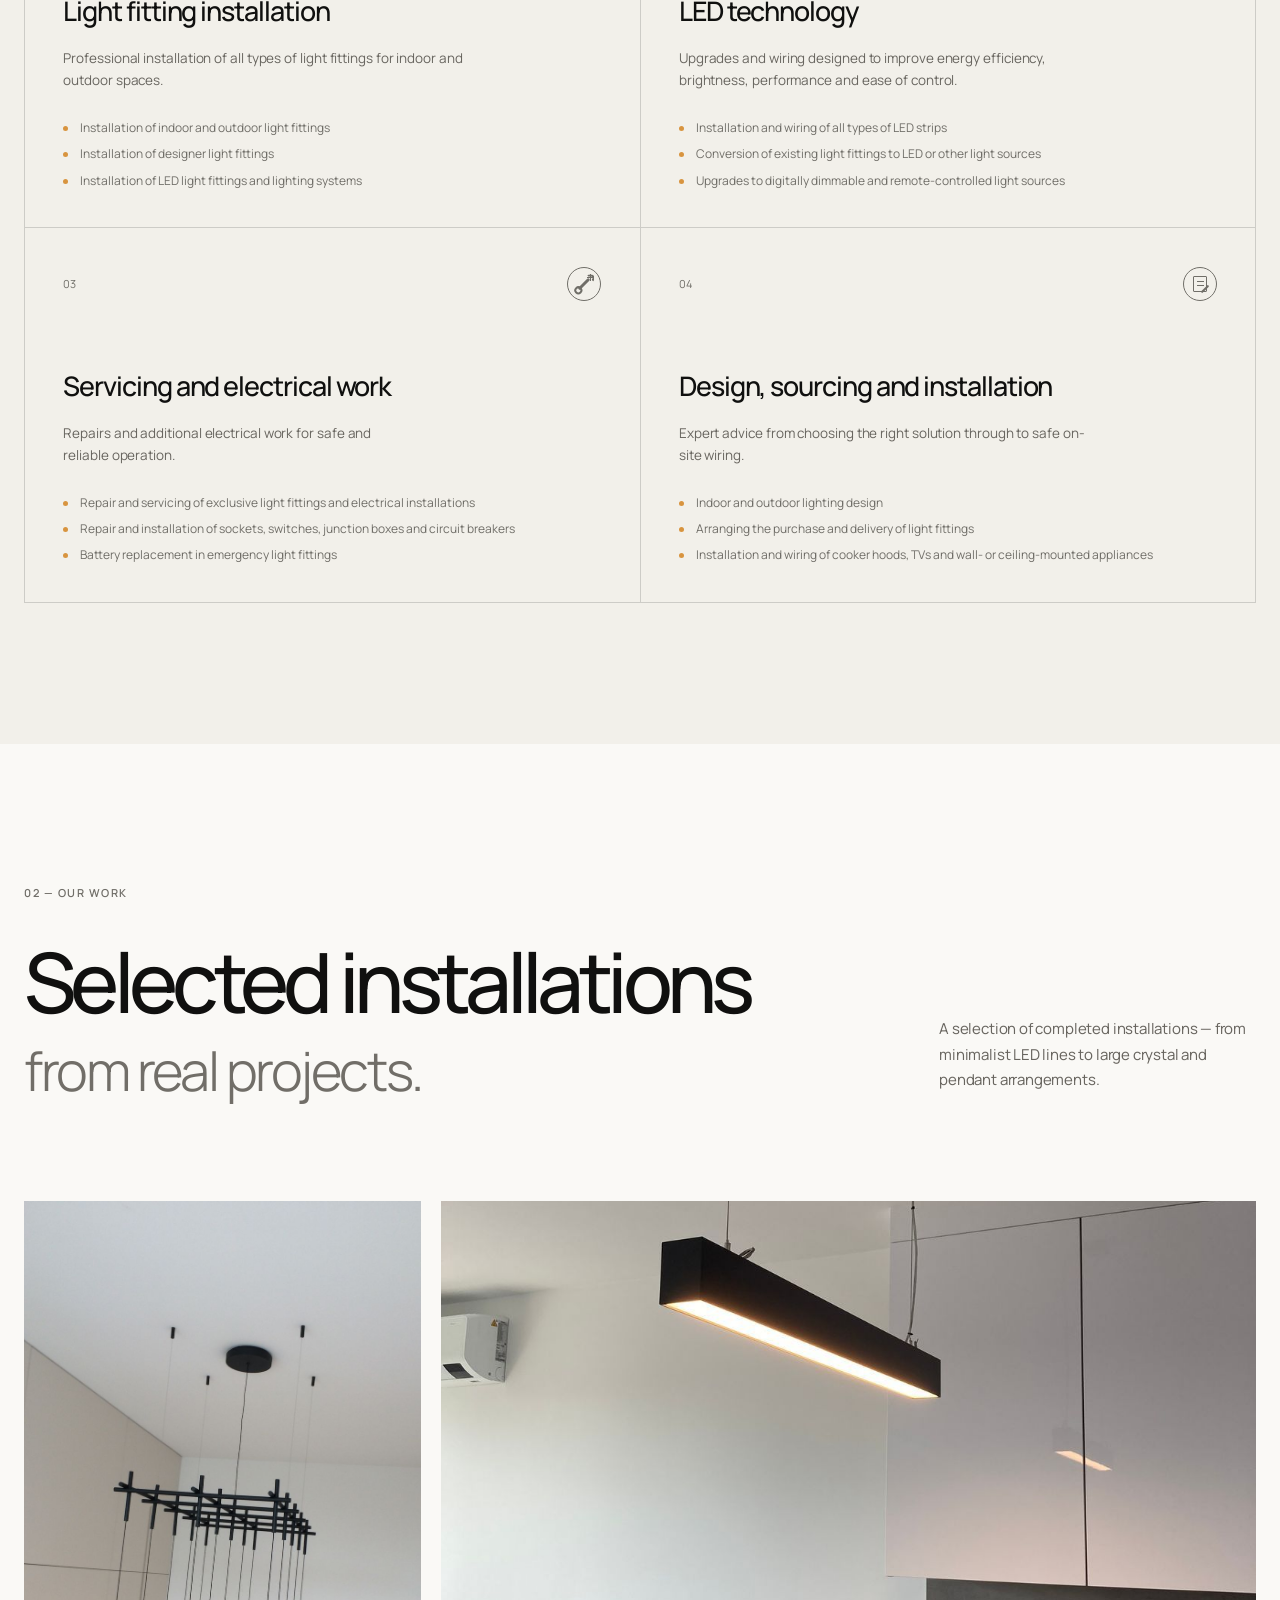
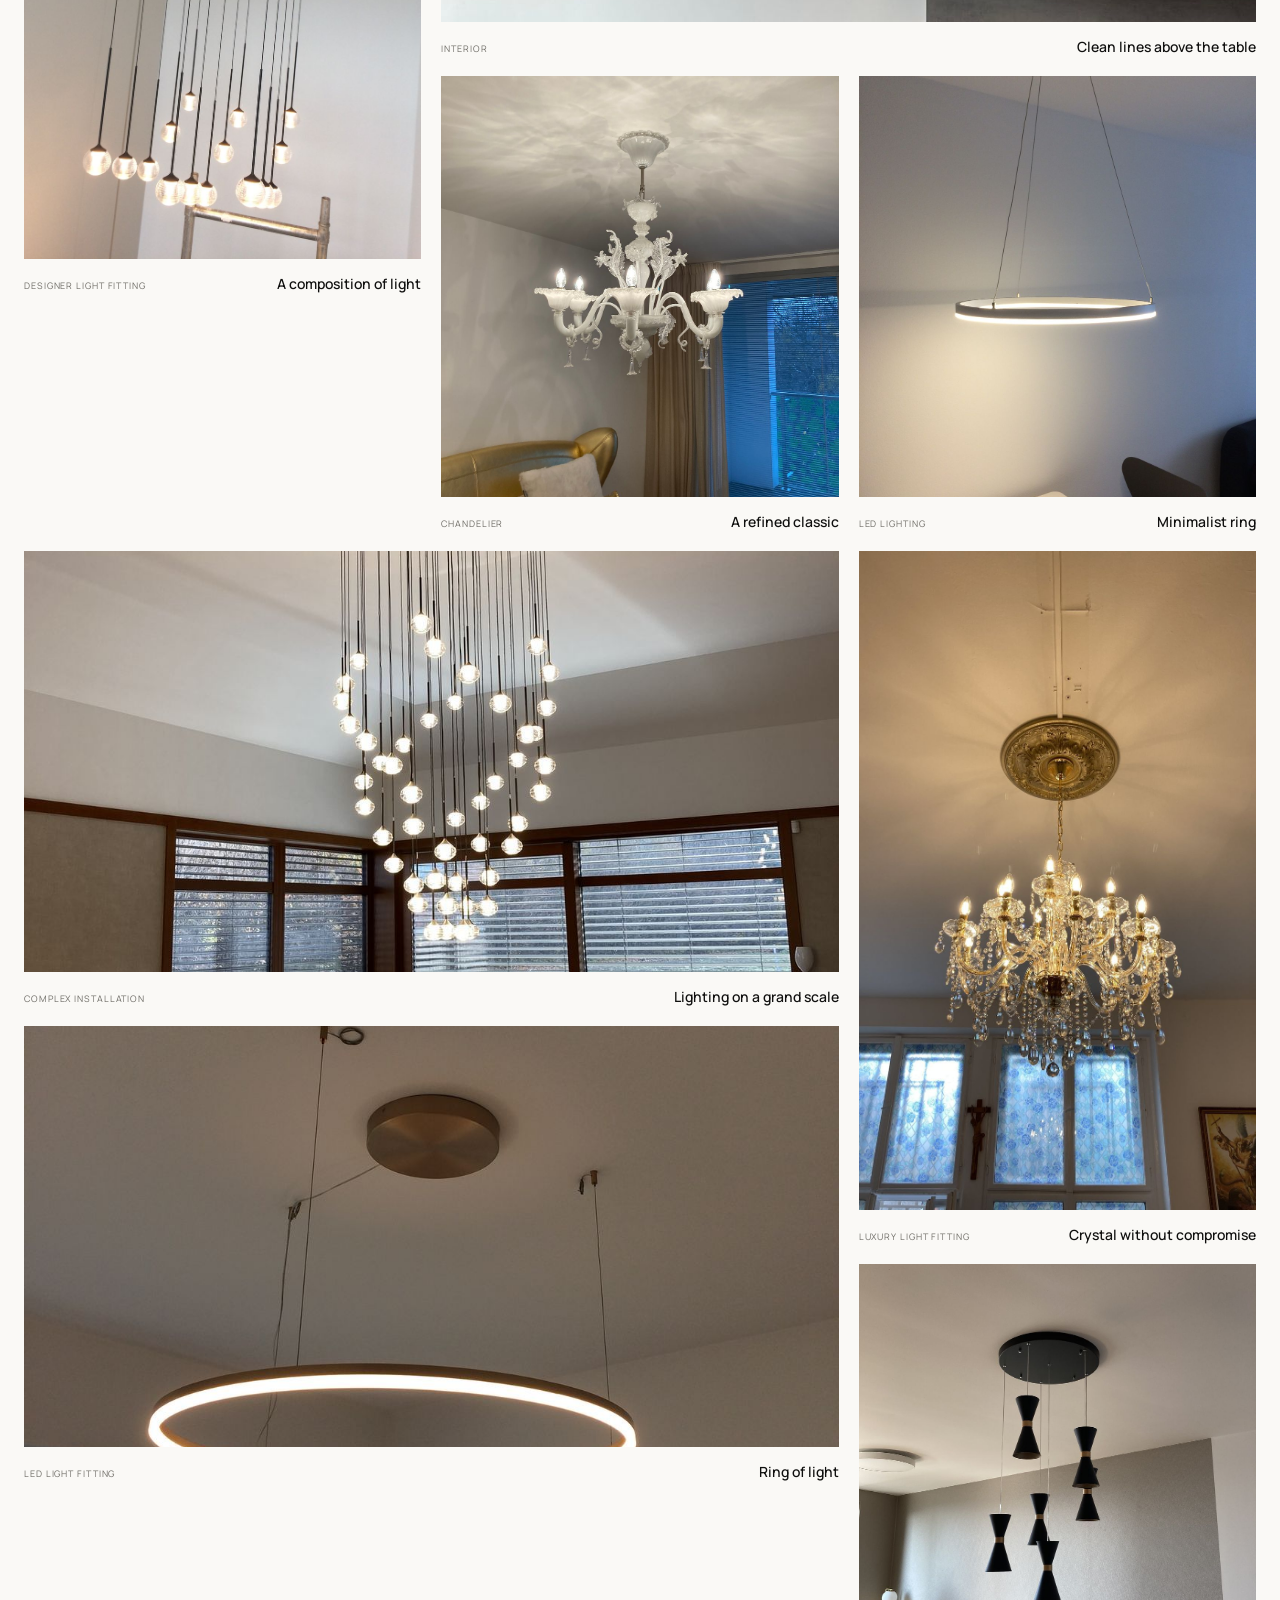
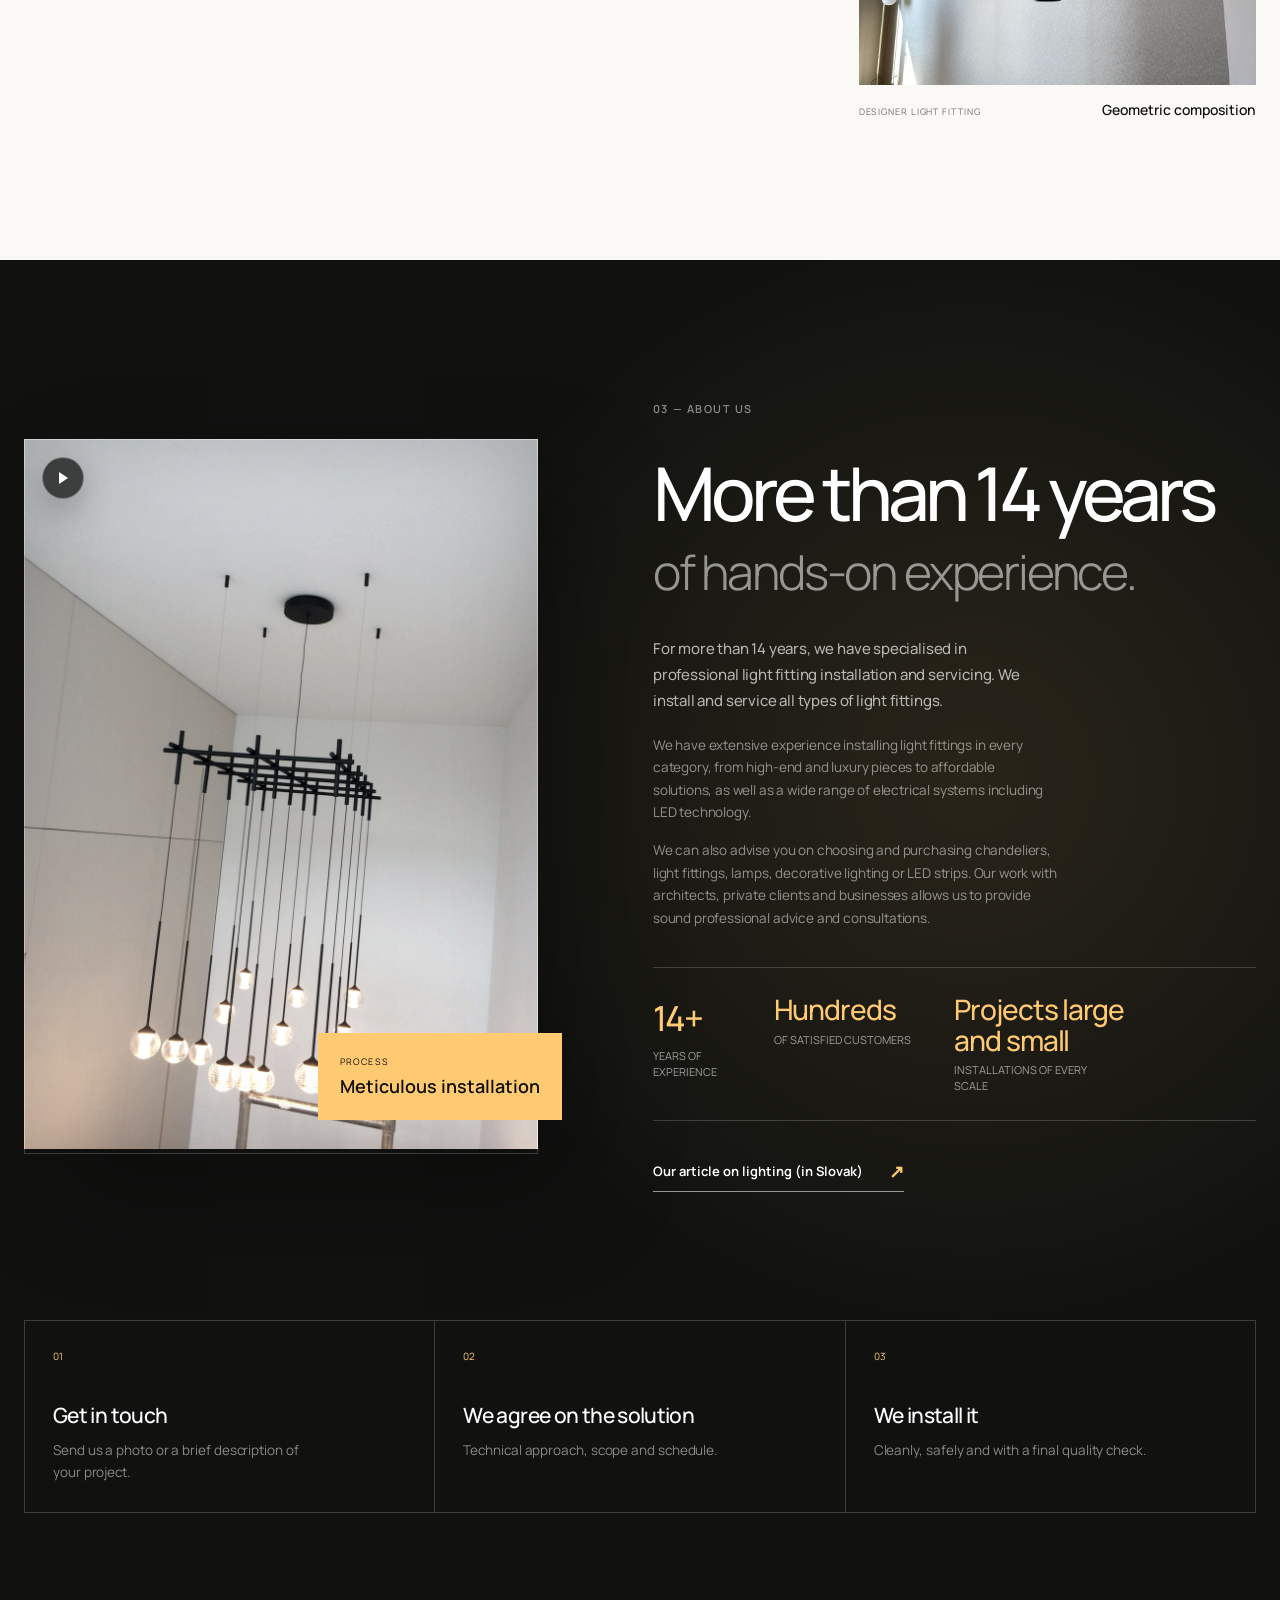
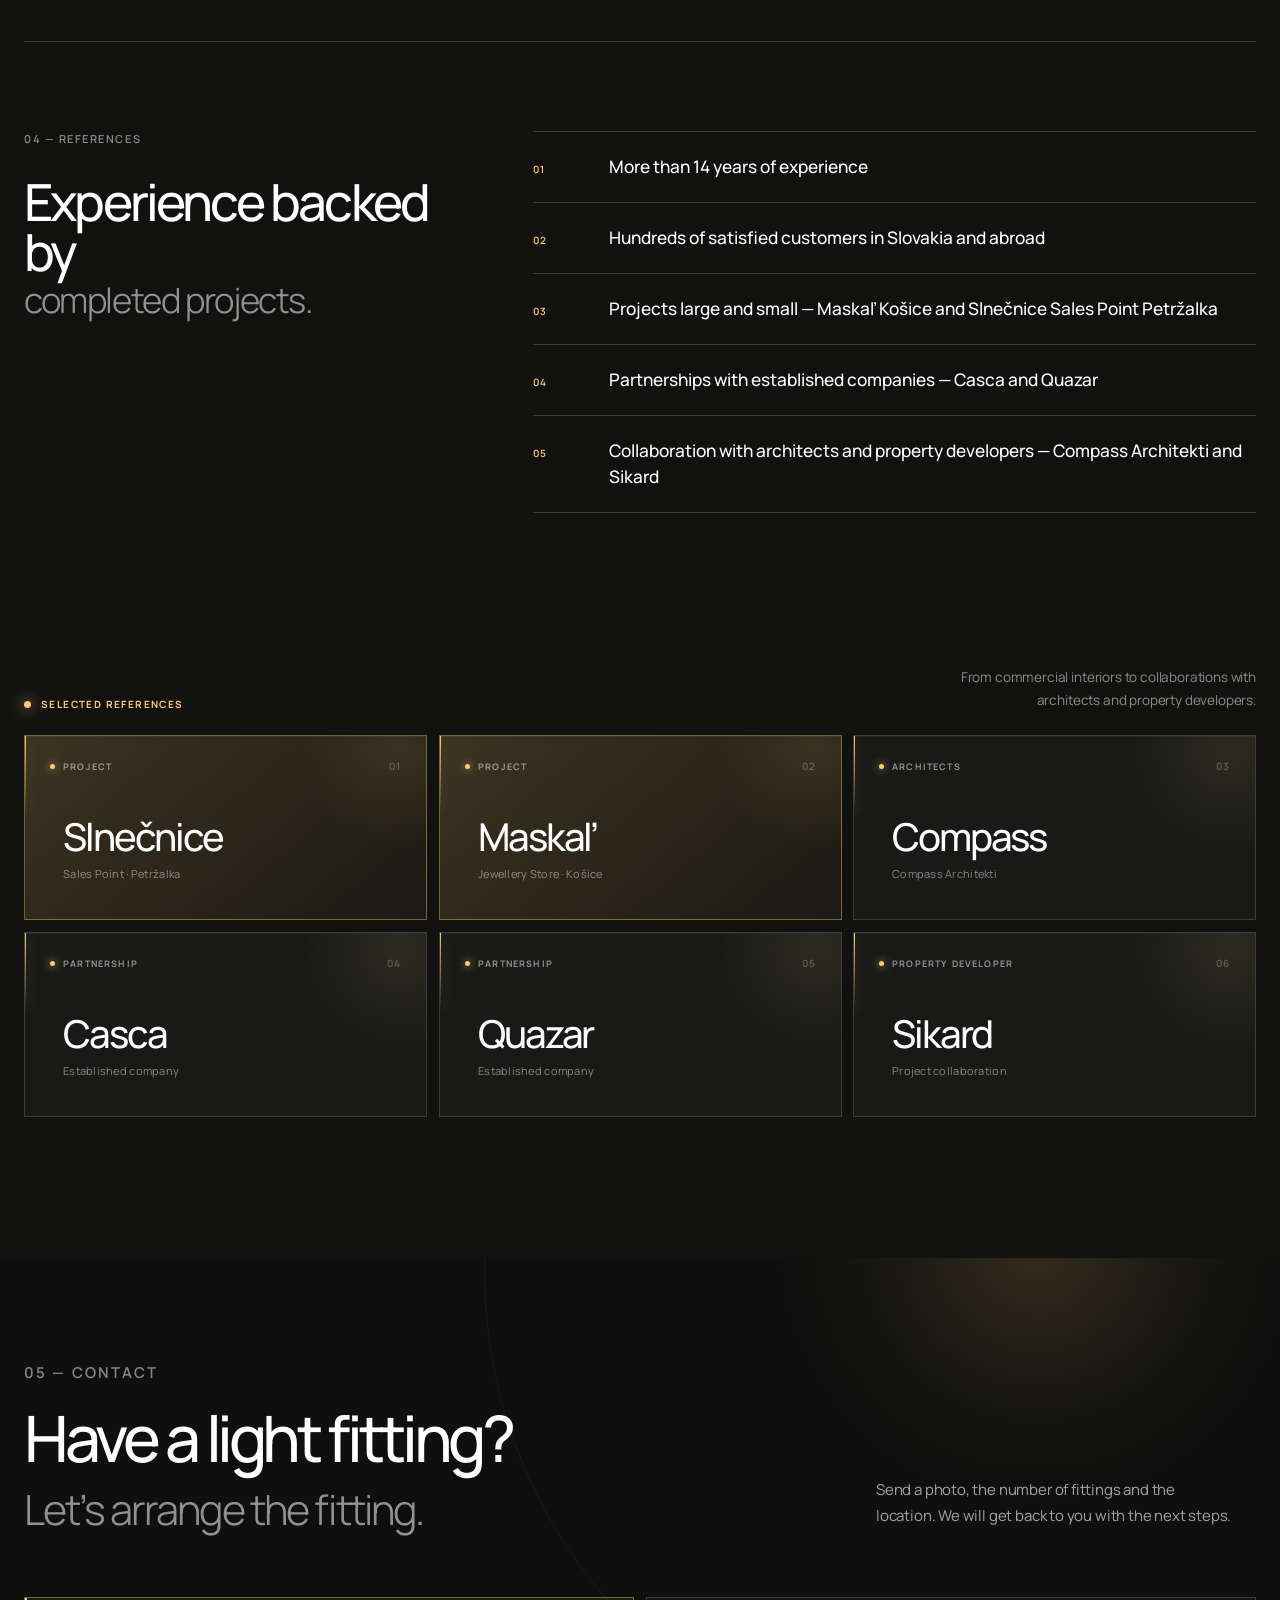
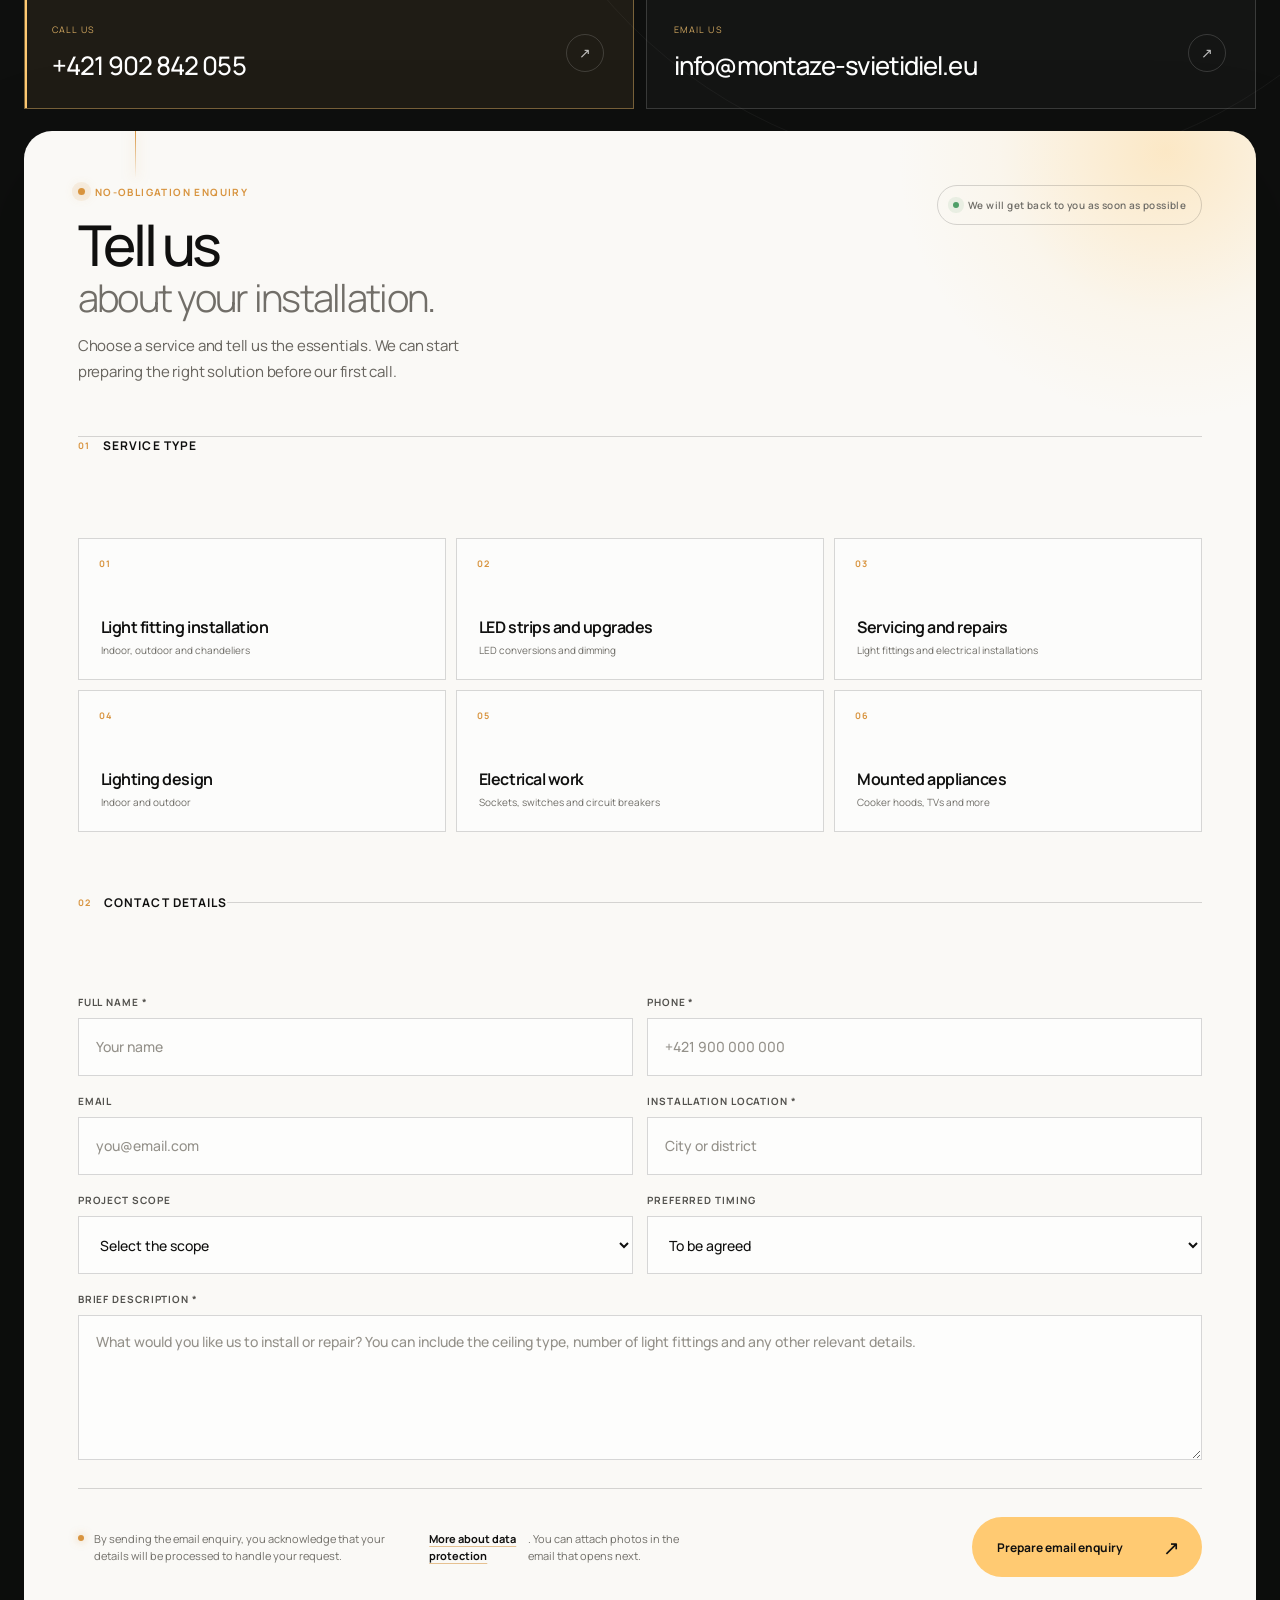
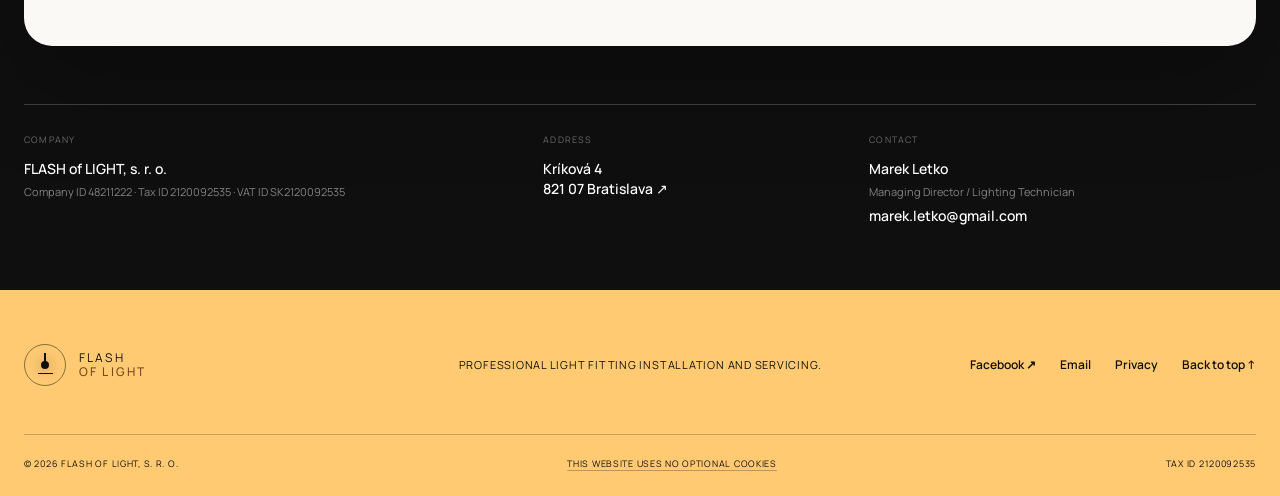
==== commit aab783b1: "Fix English facts and add service icons" ====
--- a/en.html
+++ b/en.html
@@ -42,7 +42,7 @@
     <meta property="og:image" content="https://montaze-svietidiel.eu/assets/og.png">
     <meta name="twitter:card" content="summary_large_image">
 
-    <link rel="stylesheet" href="styles.css?v=20260825-3">
+    <link rel="stylesheet" href="styles.css?v=20260825-4">
     <script defer src="script.js?v=20260825-3"></script>
 
     <script type="application/ld+json">
@@ -184,7 +184,7 @@
 
           <div class="service-grid">
             <article class="service-card reveal">
-              <div class="service-top"><span>01</span><i></i></div>
+              <div class="service-top"><span>01</span><i class="service-icon service-icon-install" aria-hidden="true"><b></b></i></div>
               <h3>Light fitting installation</h3>
               <p class="card-support">Professional installation of all types of light fittings for indoor and outdoor spaces.</p>
               <ul>
@@ -195,7 +195,7 @@
             </article>
 
             <article class="service-card reveal">
-              <div class="service-top"><span>02</span><i></i></div>
+              <div class="service-top"><span>02</span><i class="service-icon service-icon-led" aria-hidden="true"><b></b></i></div>
               <h3>LED technology</h3>
               <p class="card-support">Upgrades and wiring designed to improve energy efficiency, brightness, performance and ease of control.</p>
               <ul>
@@ -206,7 +206,7 @@
             </article>
 
             <article class="service-card reveal">
-              <div class="service-top"><span>03</span><i></i></div>
+              <div class="service-top"><span>03</span><i class="service-icon service-icon-service" aria-hidden="true"><b></b></i></div>
               <h3>Servicing and electrical work</h3>
               <p class="card-support">Repairs and additional electrical work for safe and reliable operation.</p>
               <ul>
@@ -217,7 +217,7 @@
             </article>
 
             <article class="service-card reveal">
-              <div class="service-top"><span>04</span><i></i></div>
+              <div class="service-top"><span>04</span><i class="service-icon service-icon-plan" aria-hidden="true"><b></b></i></div>
               <h3>Design, sourcing and installation</h3>
               <p class="card-support">Expert advice from choosing the right solution through to safe on-site wiring.</p>
               <ul>
--- a/styles.css
+++ b/styles.css
@@ -829,11 +829,168 @@
 .service-card:hover::before { opacity: 1; }
 .service-card > * { position: relative; z-index: 1; transform: translateZ(22px); }
 .service-top { display: flex; align-items: center; justify-content: space-between; margin-bottom: 66px; color: var(--muted); font-family: var(--font-mono); font-size: 11px; transition: color .35s ease; }
-.service-top i { position: relative; width: 30px; height: 30px; border: 1px solid currentColor; border-radius: 50%; }
-.service-top i::before,
-.service-top i::after { content: ""; position: absolute; top: 50%; left: 50%; background: currentColor; transform: translate(-50%, -50%); }
-.service-top i::before { width: 10px; height: 1px; }
-.service-top i::after { width: 1px; height: 10px; }
+.service-top .service-icon {
+  position: relative;
+  flex: 0 0 34px;
+  width: 34px;
+  height: 34px;
+  border: 1px solid currentColor;
+  border-radius: 50%;
+}
+.service-icon b,
+.service-icon b::before,
+.service-icon b::after { box-sizing: border-box; }
+.service-icon-install::before {
+  content: "";
+  position: absolute;
+  top: 5px;
+  left: 50%;
+  width: 1px;
+  height: 8px;
+  background: currentColor;
+  transform: translateX(-50%);
+}
+.service-icon-install::after {
+  content: "";
+  position: absolute;
+  top: 13px;
+  left: 50%;
+  width: 14px;
+  height: 7px;
+  border: 1px solid currentColor;
+  border-bottom: 0;
+  border-radius: 8px 8px 0 0;
+  transform: translateX(-50%);
+}
+.service-icon-install b {
+  position: absolute;
+  top: 21px;
+  left: 50%;
+  width: 4px;
+  height: 4px;
+  border-radius: 50%;
+  background: currentColor;
+  box-shadow: 0 0 7px currentColor;
+  transform: translateX(-50%);
+}
+.service-icon-install b::before {
+  content: "";
+  position: absolute;
+  top: -16px;
+  left: -6px;
+  width: 16px;
+  height: 1px;
+  background: currentColor;
+}
+.service-icon-led::before {
+  content: "";
+  position: absolute;
+  top: 16px;
+  left: 4px;
+  width: 5px;
+  height: 1px;
+  background: currentColor;
+}
+.service-icon-led::after {
+  content: "";
+  position: absolute;
+  top: 16px;
+  right: 4px;
+  width: 5px;
+  height: 1px;
+  background: currentColor;
+}
+.service-icon-led b {
+  position: absolute;
+  top: 10px;
+  left: 8px;
+  width: 18px;
+  height: 13px;
+  border: 1px solid currentColor;
+  border-radius: 3px;
+}
+.service-icon-led b::before {
+  content: "";
+  position: absolute;
+  top: 4px;
+  left: 3px;
+  width: 3px;
+  height: 3px;
+  border-radius: 50%;
+  background: currentColor;
+  box-shadow: 5px 0 currentColor, 10px 0 currentColor;
+}
+.service-icon-service::before {
+  content: "";
+  position: absolute;
+  top: 6px;
+  right: 9px;
+  width: 1px;
+  height: 7px;
+  background: currentColor;
+}
+.service-icon-service::after {
+  content: "";
+  position: absolute;
+  top: 9px;
+  right: 6px;
+  width: 7px;
+  height: 1px;
+  background: currentColor;
+}
+.service-icon-service b {
+  position: absolute;
+  top: 50%;
+  left: 50%;
+  width: 15px;
+  height: 3px;
+  border-radius: 2px;
+  background: currentColor;
+  transform: translate(-50%, -50%) rotate(-45deg);
+}
+.service-icon-service b::before,
+.service-icon-service b::after {
+  content: "";
+  position: absolute;
+  top: 50%;
+  width: 8px;
+  height: 8px;
+  border: 2px solid currentColor;
+  border-radius: 50%;
+  transform: translateY(-50%);
+}
+.service-icon-service b::before { left: -5px; }
+.service-icon-service b::after { right: -5px; border-bottom-color: transparent; border-left-color: transparent; transform: translateY(-50%) rotate(45deg); }
+.service-icon-plan b {
+  position: absolute;
+  top: 8px;
+  left: 9px;
+  width: 14px;
+  height: 16px;
+  border: 1px solid currentColor;
+  border-radius: 1px;
+}
+.service-icon-plan b::before {
+  content: "";
+  position: absolute;
+  top: 4px;
+  left: 3px;
+  width: 7px;
+  height: 1px;
+  background: currentColor;
+  box-shadow: 0 4px 0 currentColor;
+}
+.service-icon-plan b::after {
+  content: "";
+  position: absolute;
+  right: -4px;
+  bottom: 1px;
+  width: 10px;
+  height: 2px;
+  border-radius: 2px;
+  background: currentColor;
+  transform: rotate(-45deg);
+}
 .service-card:hover .service-top { color: var(--warm); }
 .service-card h3 { margin: 0 0 18px; font-size: clamp(25px, 2.1vw, 34px); font-weight: 520; letter-spacing: -.04em; }
 .service-card > p { margin: 0; color: var(--support-paper); font-size: var(--detail-size); line-height: var(--detail-leading); transition: color .35s ease; }
@@ -1077,6 +1234,13 @@
 .about-facts > div { display: flex; flex-direction: column; gap: 7px; padding-right: 16px; }
 .about-facts strong { color: var(--warm); font-size: clamp(29px, 2.7vw, 42px); font-weight: 500; letter-spacing: -.055em; }
 .about-facts span { max-width: 145px; color: rgba(255, 255, 255, .58); font-size: 11px; line-height: 1.45; text-transform: uppercase; }
+html[lang="en"] .about-facts { grid-template-columns: .6fr .9fr 1.5fr; }
+html[lang="en"] .about-facts > div:nth-child(n + 2) strong {
+  font-size: clamp(23px, 2.2vw, 32px);
+  line-height: 1.08;
+  letter-spacing: -.04em;
+  text-wrap: balance;
+}
 .text-link { display: inline-flex; gap: 26px; align-items: center; margin-top: 38px; padding-bottom: 8px; border-bottom: 1px solid rgba(255, 255, 255, .56); font-size: 13px; font-weight: 650; }
 .text-link span { color: var(--warm); font-size: 18px; transition: transform .2s ease; }
 .text-link:hover span { transform: translate(3px, -3px); }
@@ -1661,6 +1825,28 @@
   .about-media-label { right: -1px; bottom: 20px; min-width: 180px; }
   .about-facts { grid-template-columns: 1fr; gap: 22px; }
   .about-facts > div { display: grid; grid-template-columns: 90px 1fr; align-items: center; }
+  html[lang="en"] .about-facts { grid-template-columns: 1fr; gap: 0; padding-block: 0; }
+  html[lang="en"] .about-facts > div {
+    display: grid;
+    grid-template-columns: minmax(0, 1fr);
+    align-items: start;
+    gap: 5px;
+    min-width: 0;
+    padding: 18px 0;
+  }
+  html[lang="en"] .about-facts > div + div { border-top: 1px solid rgba(255, 255, 255, .12); }
+  html[lang="en"] .about-facts strong,
+  html[lang="en"] .about-facts > div:nth-child(n + 2) strong {
+    max-width: 100%;
+    font-size: clamp(24px, 7.5vw, 29px);
+    line-height: 1.1;
+    letter-spacing: -.035em;
+    overflow-wrap: normal;
+    word-break: normal;
+    hyphens: none;
+    text-wrap: balance;
+  }
+  html[lang="en"] .about-facts span { max-width: none; font-size: 10px; line-height: 1.45; }
   .compact-process { grid-template-columns: 1fr; }
   .compact-process > div { min-height: 165px; }
   .reference-list li { grid-template-columns: 38px 1fr; gap: 10px; padding: 19px 0; }
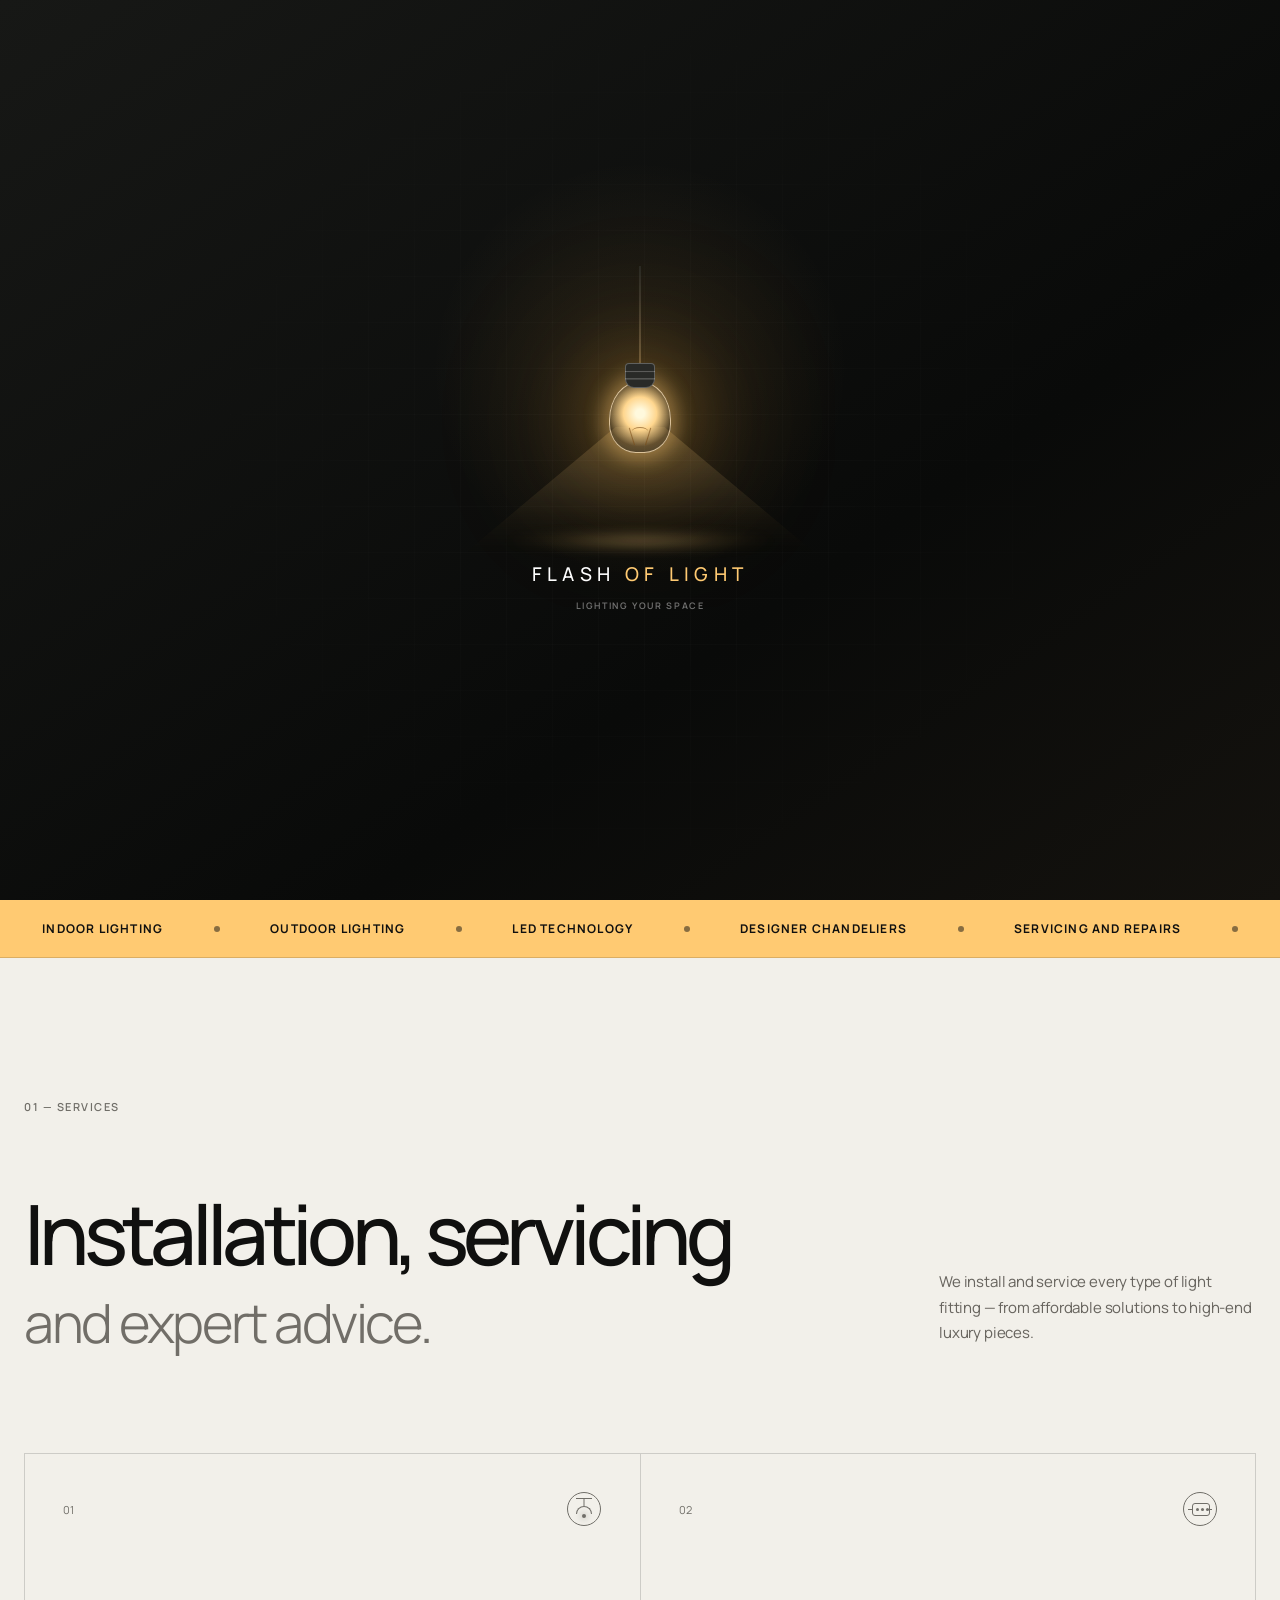
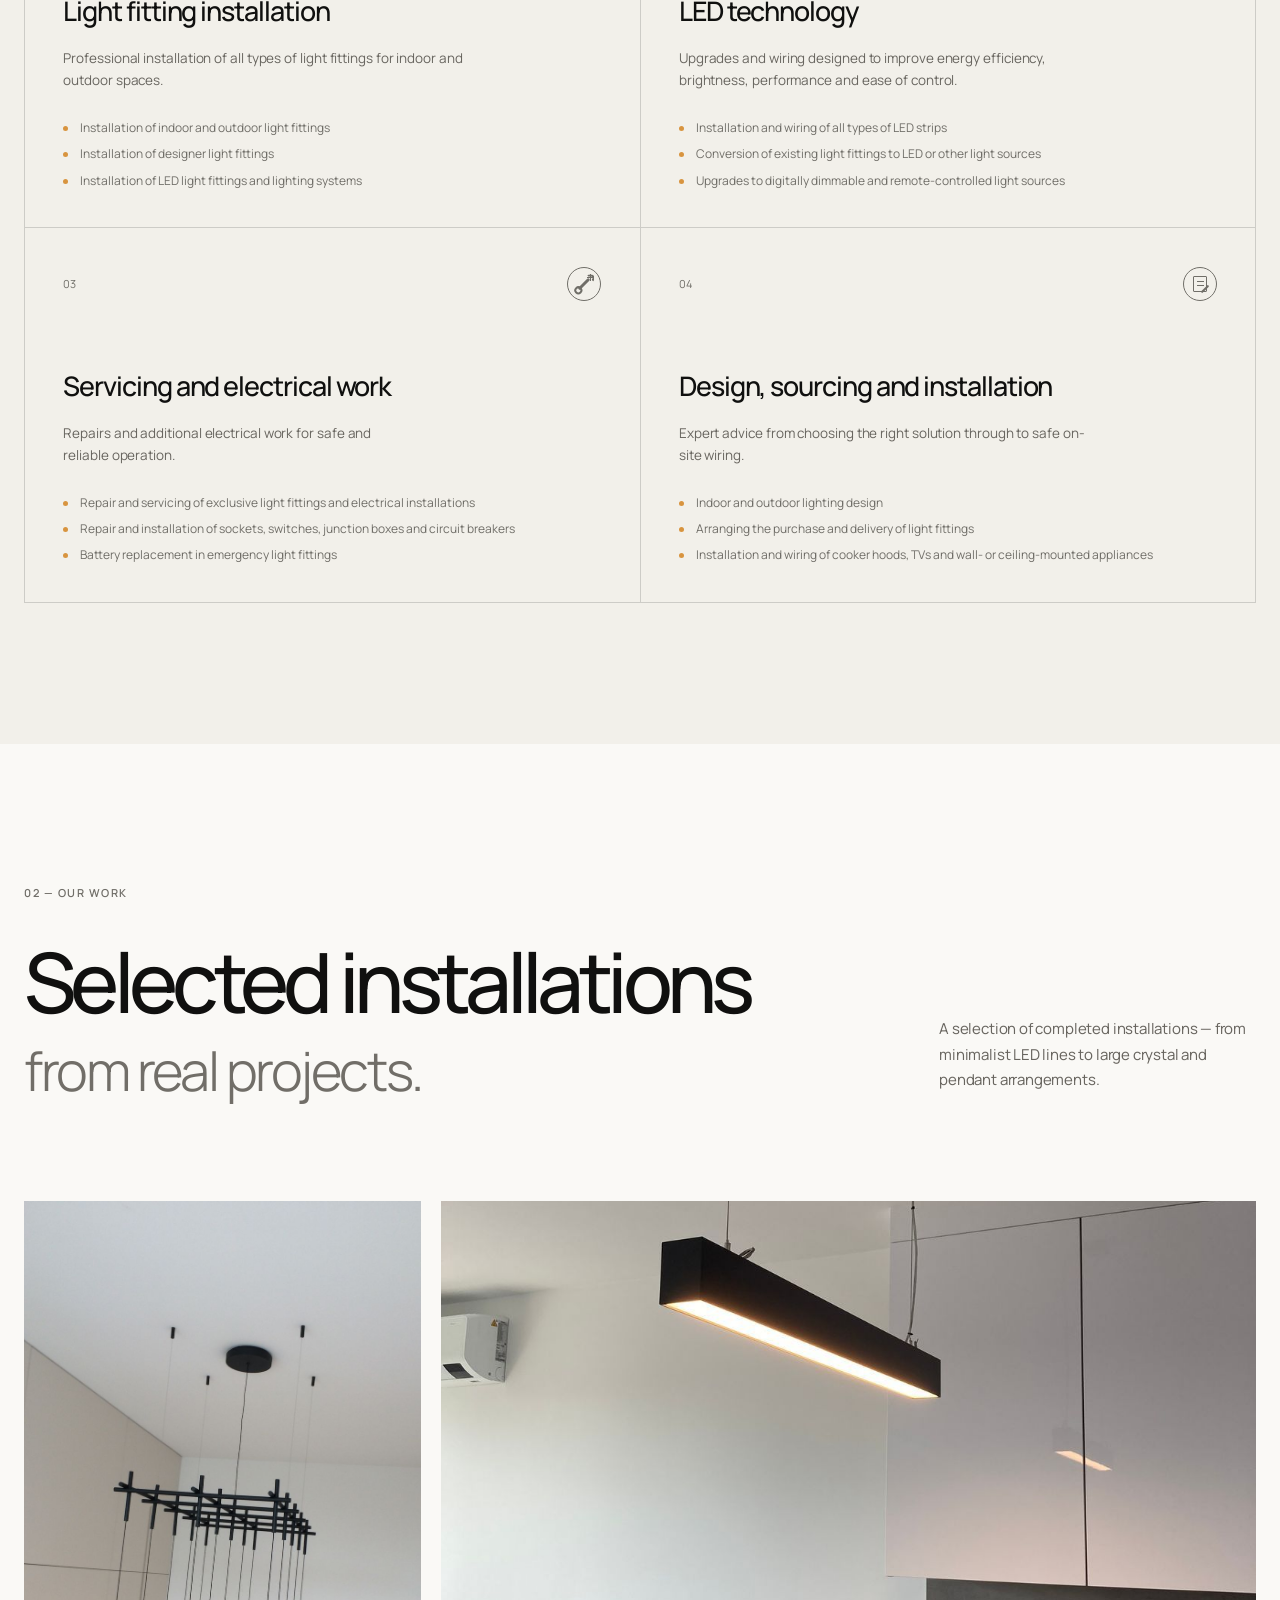
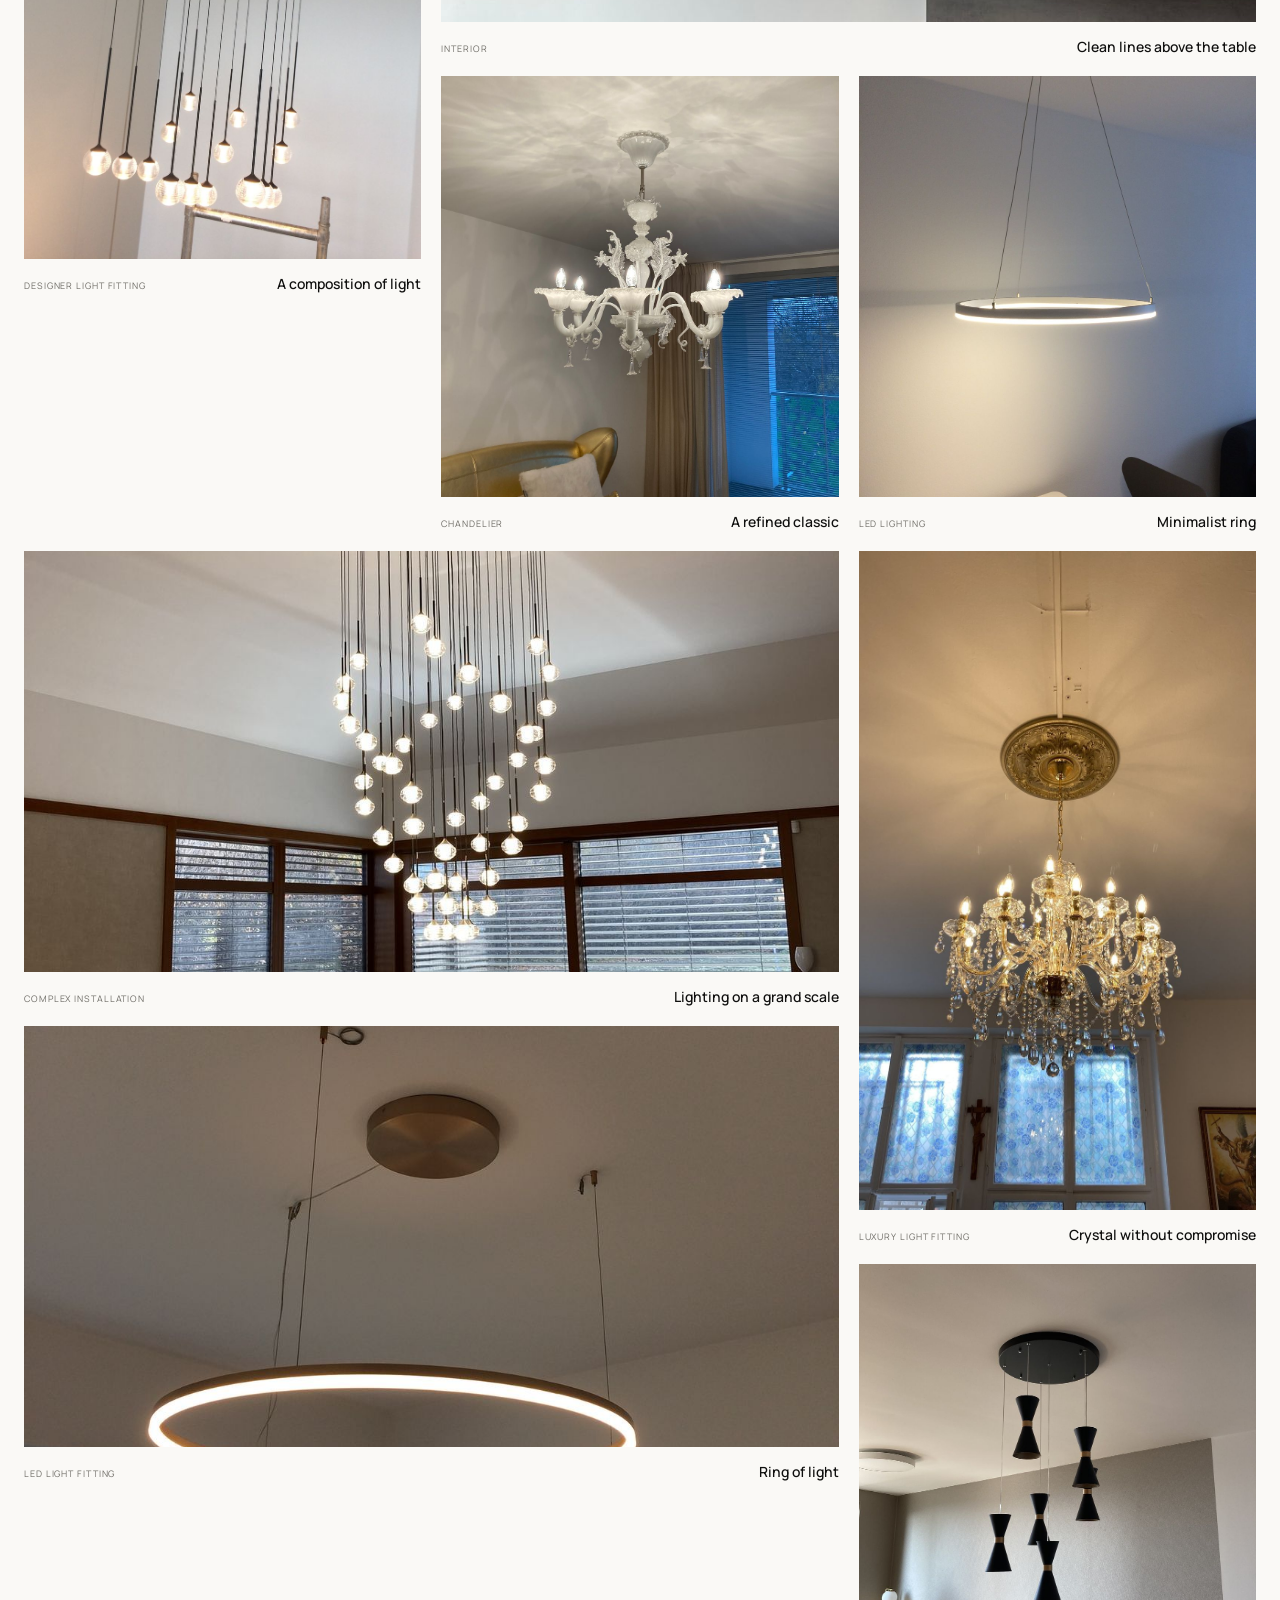
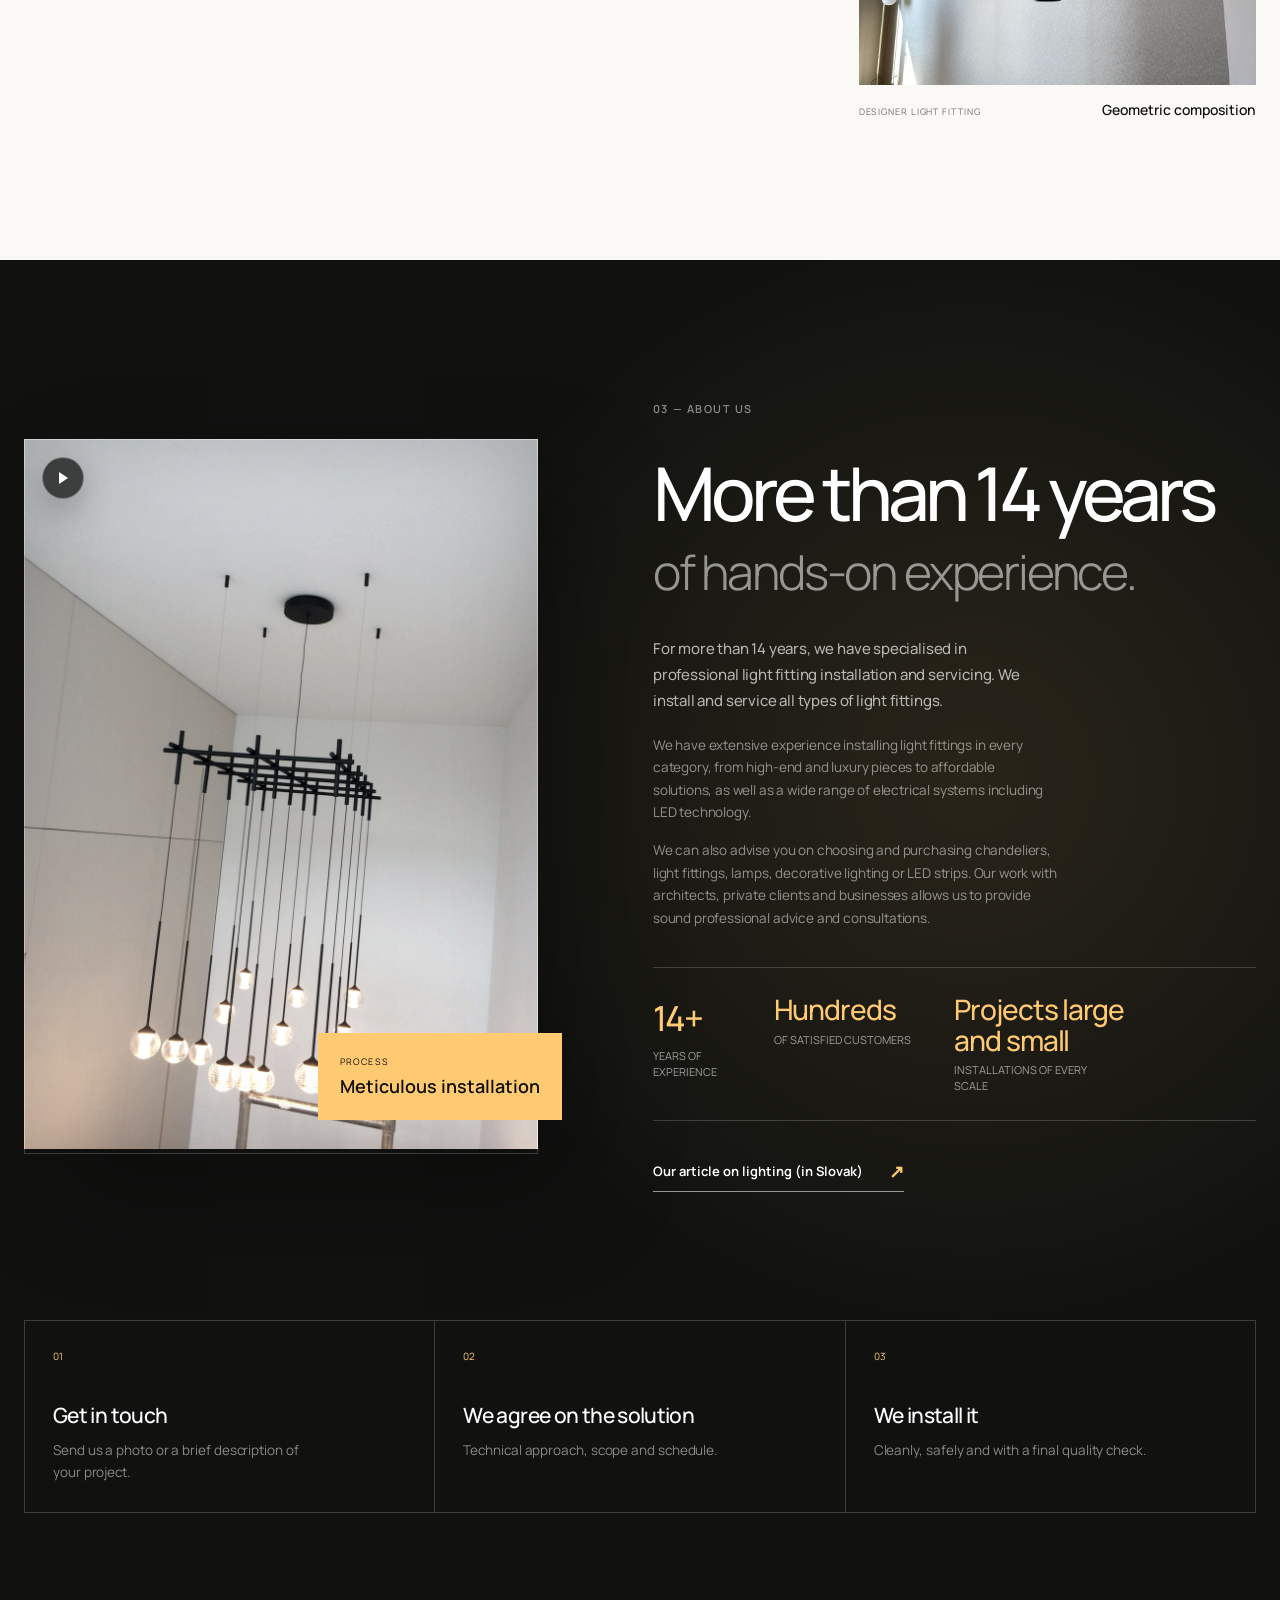
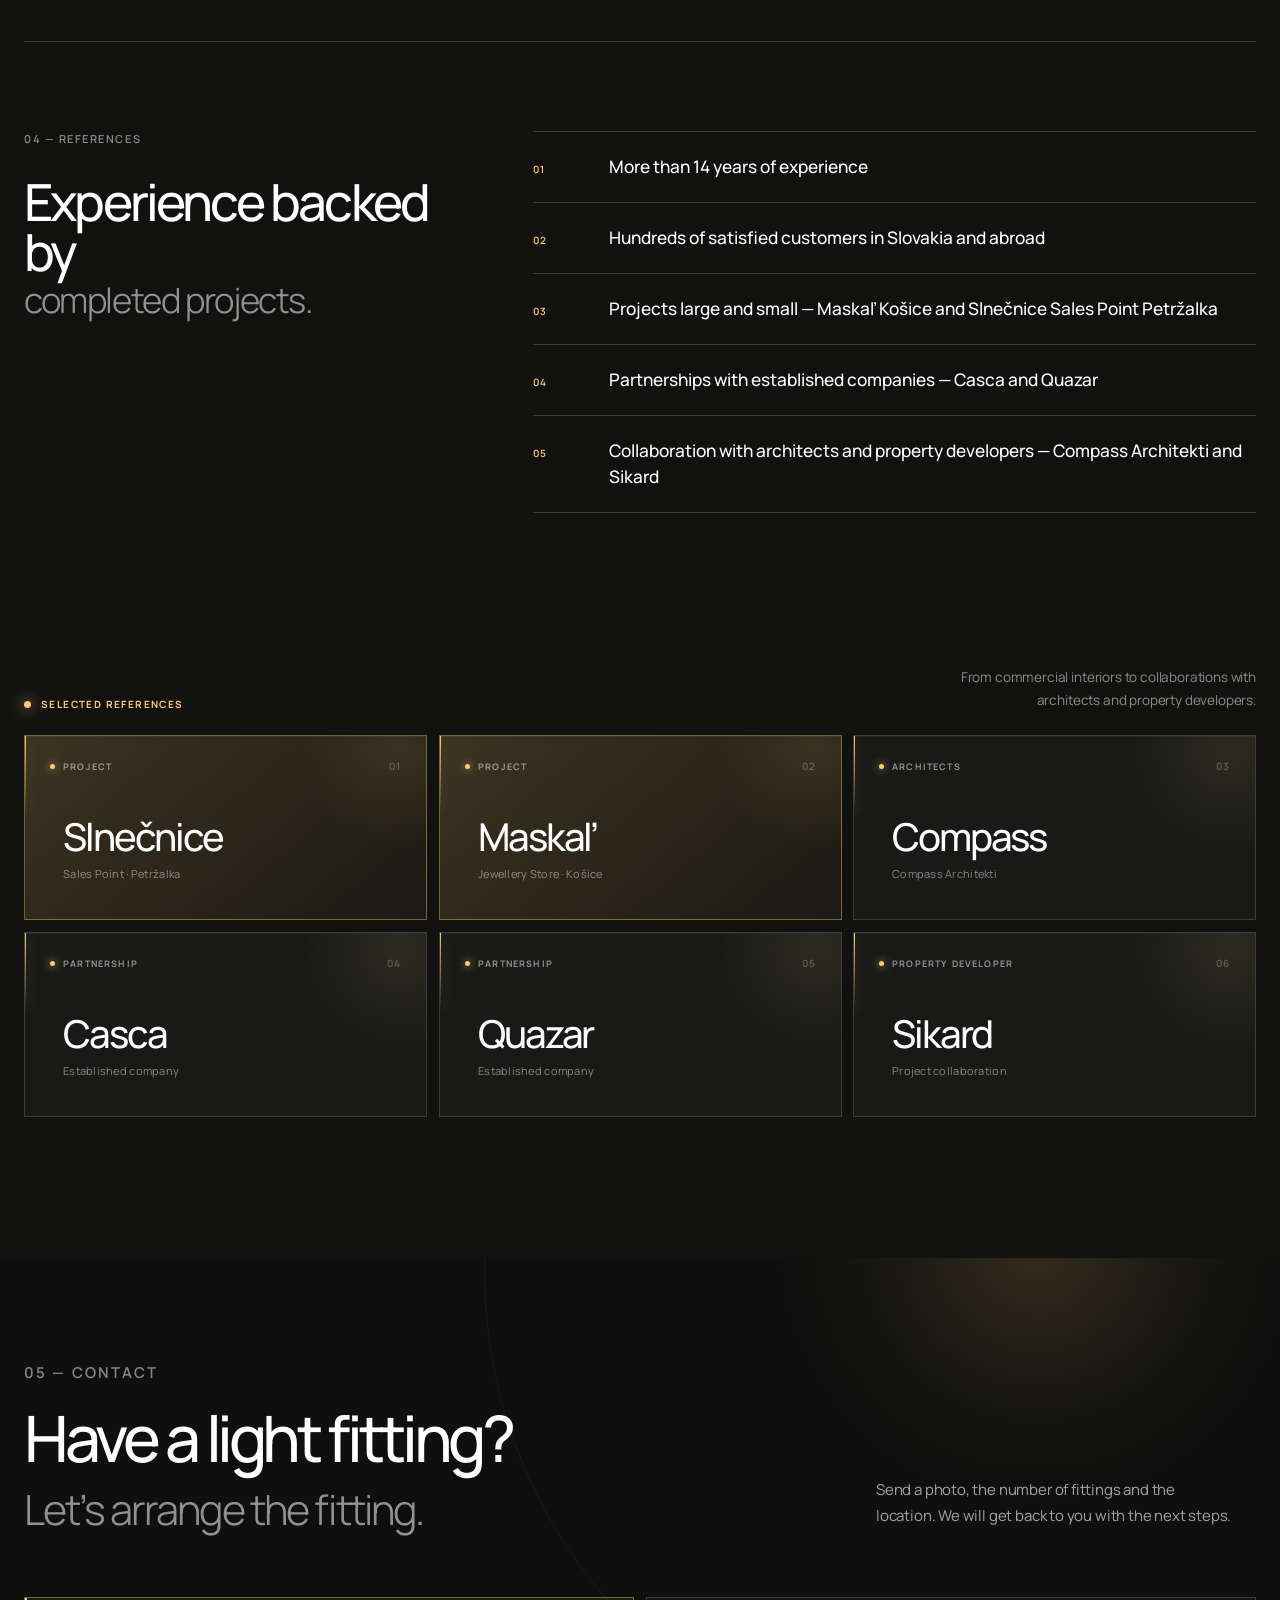
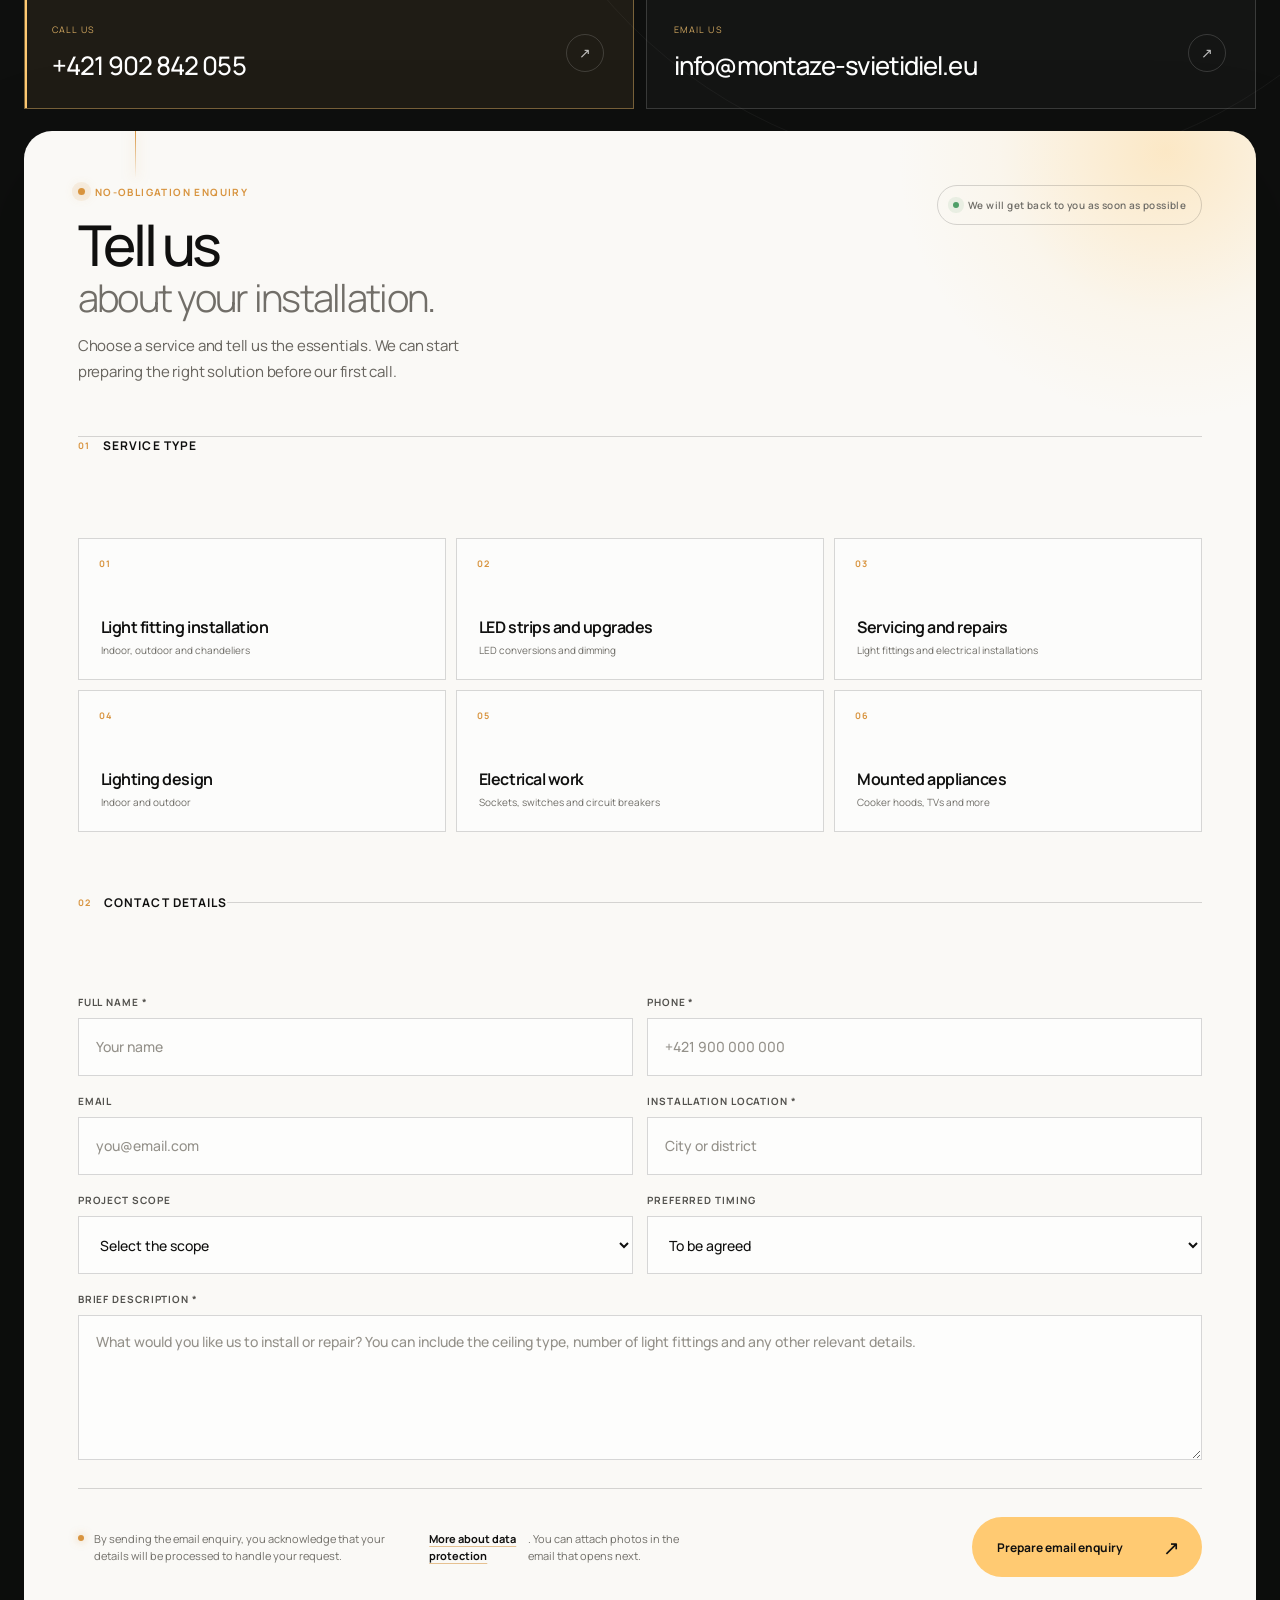
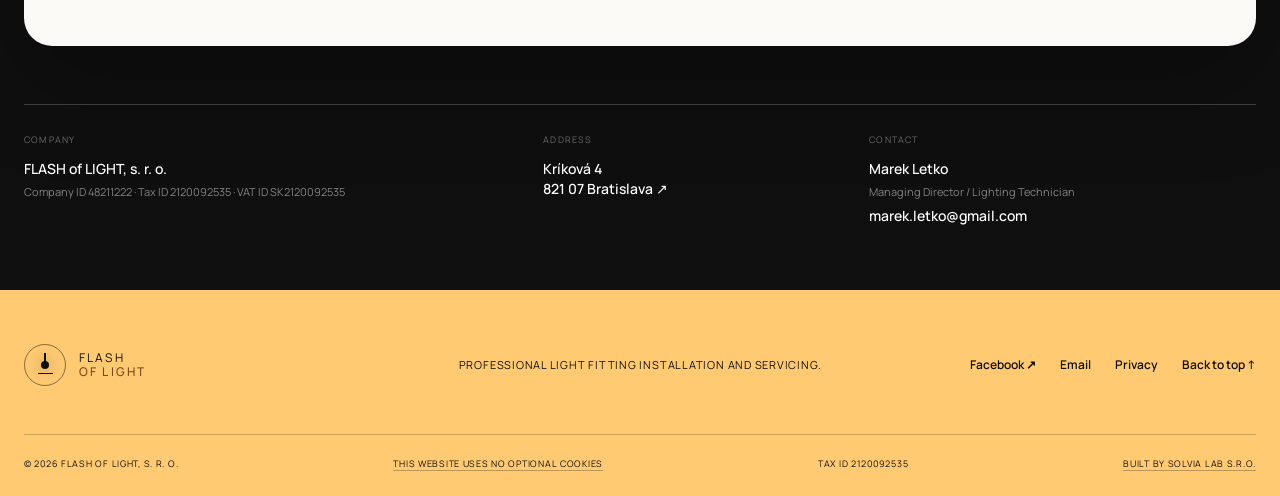
==== commit 2d8bdd5c: "Add Solvia Lab footer credit" ====
--- a/en.html
+++ b/en.html
@@ -542,7 +542,7 @@
             <a href="#domov">Back to top ↑</a>
           </div>
         </div>
-        <div class="shell footer-bottom"><span>© 2026 FLASH of LIGHT, s. r. o.</span><a href="privacy-en.html#cookies">This website uses no optional cookies</a><span>Tax ID 2120092535</span></div>
+        <div class="shell footer-bottom"><span>© 2026 FLASH of LIGHT, s. r. o.</span><a href="privacy-en.html#cookies">This website uses no optional cookies</a><span>Tax ID 2120092535</span><a class="footer-credit" href="https://solvialab.tech" target="_blank" rel="noopener noreferrer">Built by Solvia Lab s.r.o.</a></div>
       </footer>
 
     </main>
